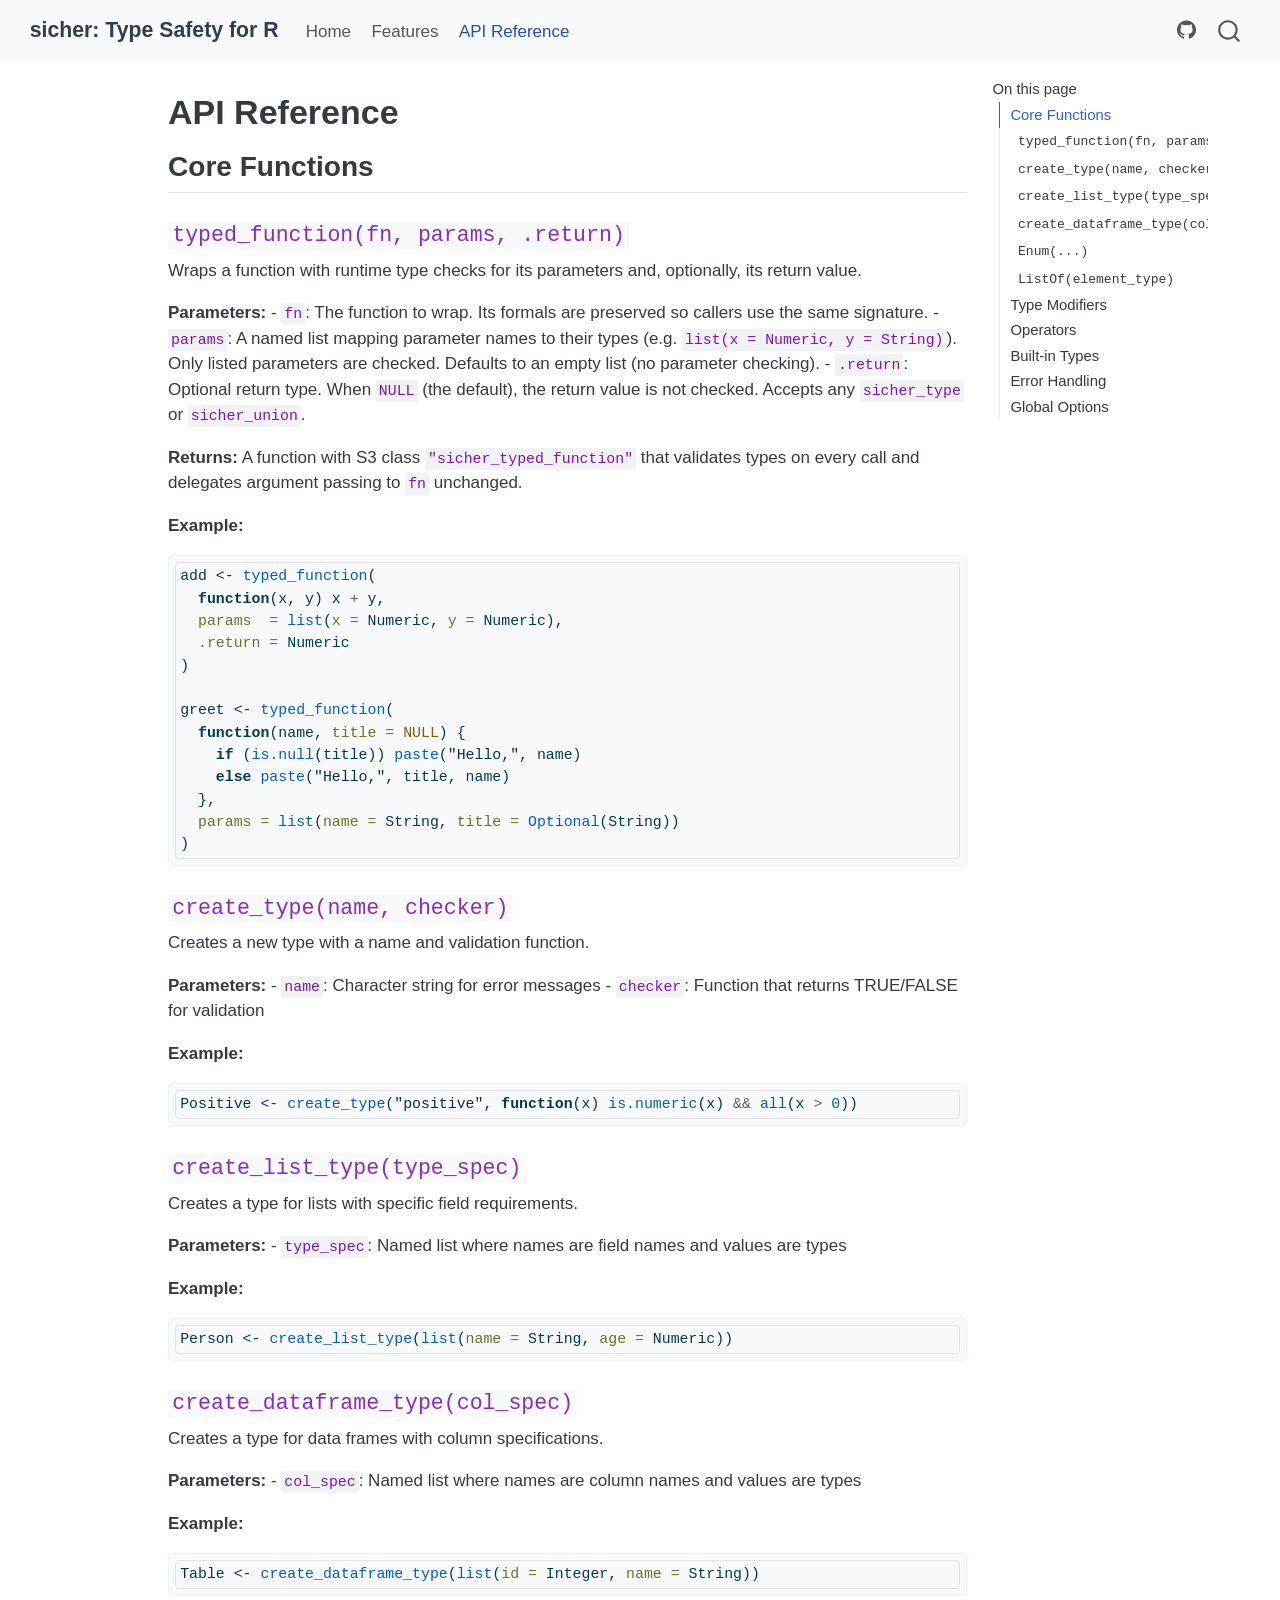
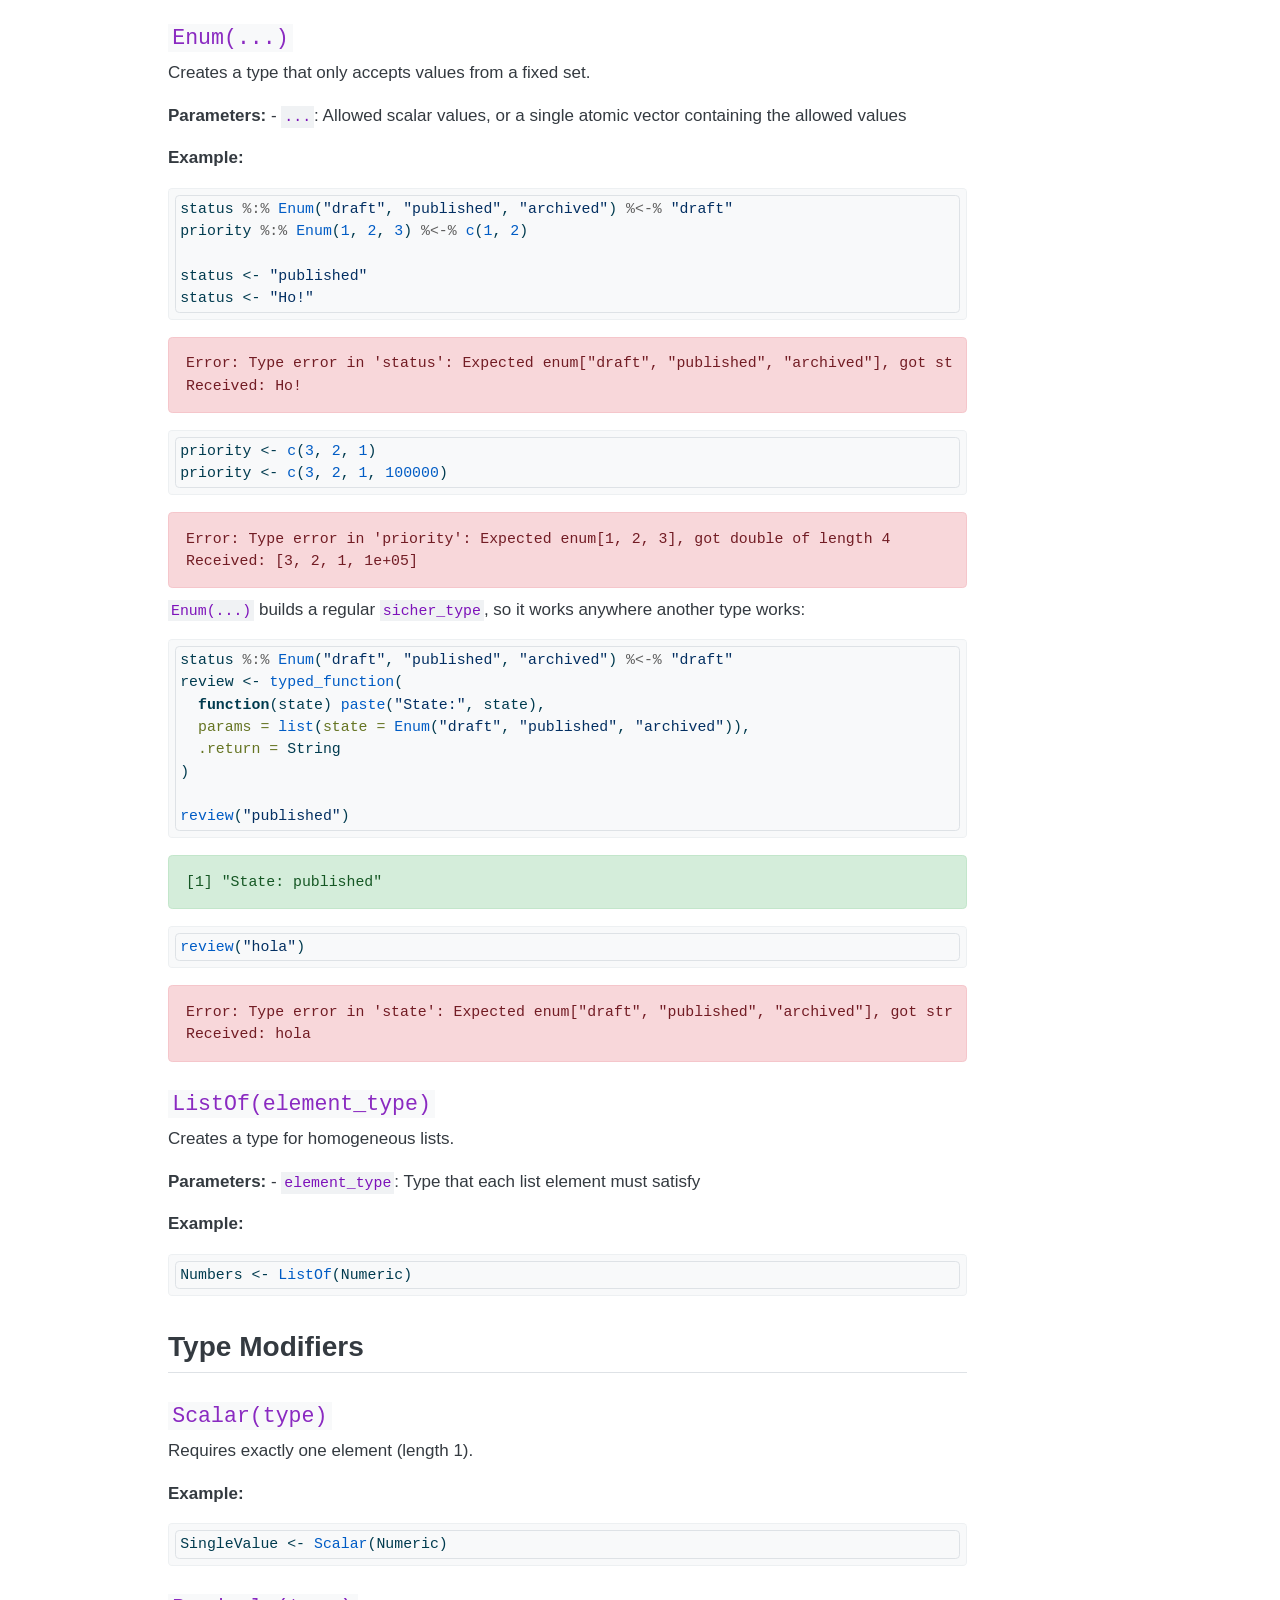
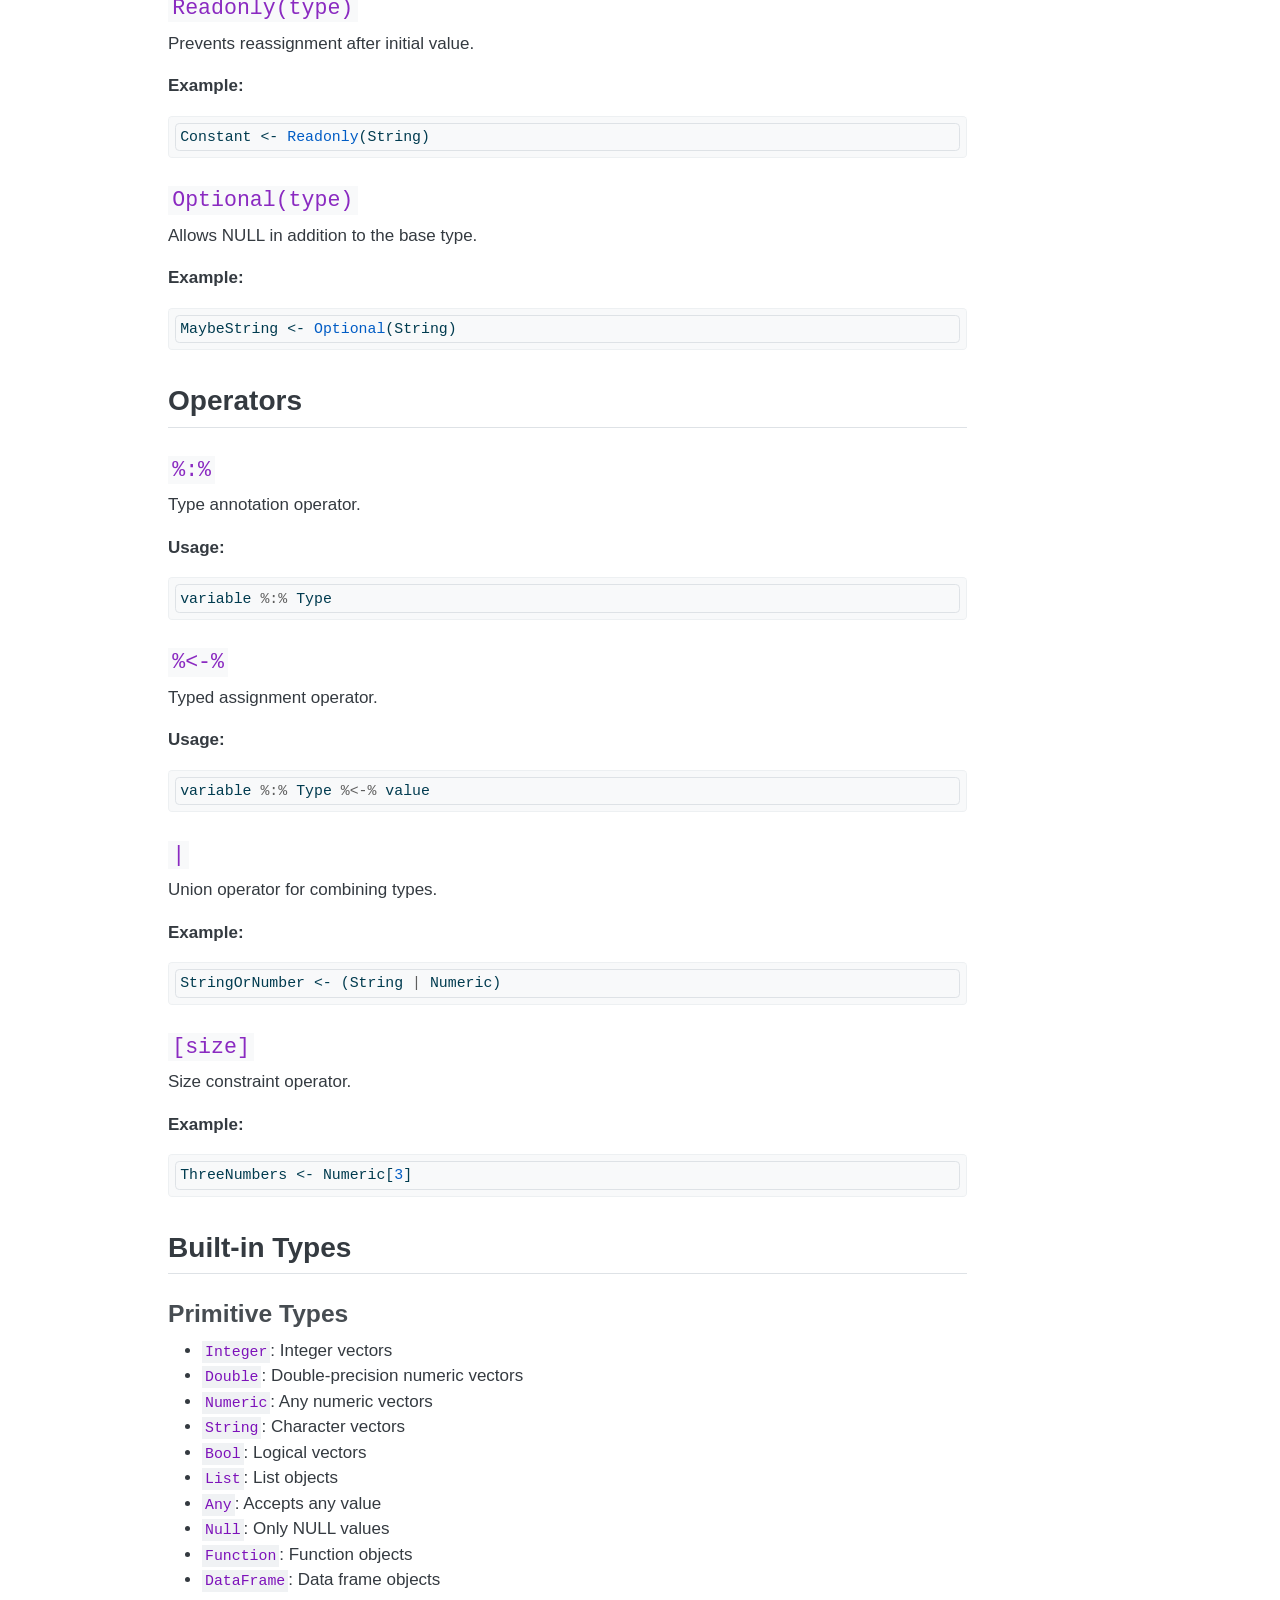
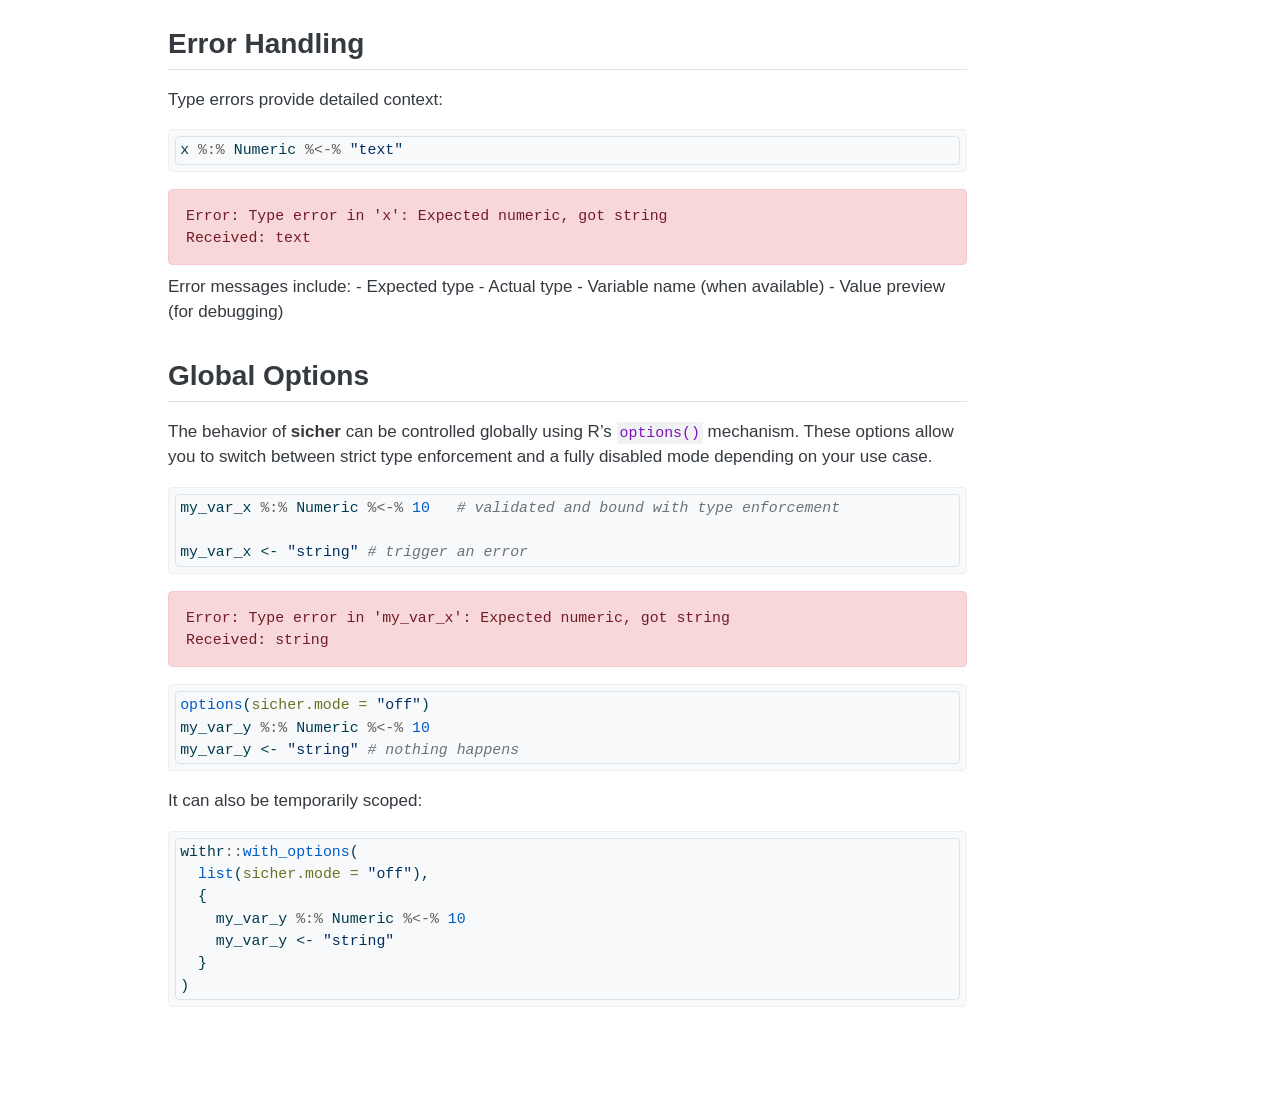
==== docs/api.html @ 7b70eede "improving documentation" ====
<!DOCTYPE html>
<html xmlns="http://www.w3.org/1999/xhtml" lang="en" xml:lang="en"><head>

<meta charset="utf-8">
<meta name="generator" content="quarto-1.8.27">

<meta name="viewport" content="width=device-width, initial-scale=1.0, user-scalable=yes">


<title>API Reference – sicher: Type Safety for R</title>
<style>
code{white-space: pre-wrap;}
span.smallcaps{font-variant: small-caps;}
div.columns{display: flex; gap: min(4vw, 1.5em);}
div.column{flex: auto; overflow-x: auto;}
div.hanging-indent{margin-left: 1.5em; text-indent: -1.5em;}
ul.task-list{list-style: none;}
ul.task-list li input[type="checkbox"] {
  width: 0.8em;
  margin: 0 0.8em 0.2em -1em; /* quarto-specific, see https://github.com/quarto-dev/quarto-cli/issues/4556 */ 
  vertical-align: middle;
}
/* CSS for syntax highlighting */
html { -webkit-text-size-adjust: 100%; }
pre > code.sourceCode { white-space: pre; position: relative; }
pre > code.sourceCode > span { display: inline-block; line-height: 1.25; }
pre > code.sourceCode > span:empty { height: 1.2em; }
.sourceCode { overflow: visible; }
code.sourceCode > span { color: inherit; text-decoration: inherit; }
div.sourceCode { margin: 1em 0; }
pre.sourceCode { margin: 0; }
@media screen {
div.sourceCode { overflow: auto; }
}
@media print {
pre > code.sourceCode { white-space: pre-wrap; }
pre > code.sourceCode > span { text-indent: -5em; padding-left: 5em; }
}
pre.numberSource code
  { counter-reset: source-line 0; }
pre.numberSource code > span
  { position: relative; left: -4em; counter-increment: source-line; }
pre.numberSource code > span > a:first-child::before
  { content: counter(source-line);
    position: relative; left: -1em; text-align: right; vertical-align: baseline;
    border: none; display: inline-block;
    -webkit-touch-callout: none; -webkit-user-select: none;
    -khtml-user-select: none; -moz-user-select: none;
    -ms-user-select: none; user-select: none;
    padding: 0 4px; width: 4em;
  }
pre.numberSource { margin-left: 3em;  padding-left: 4px; }
div.sourceCode
  {   }
@media screen {
pre > code.sourceCode > span > a:first-child::before { text-decoration: underline; }
}
</style>


<script src="site_libs/quarto-nav/quarto-nav.js"></script>
<script src="site_libs/quarto-nav/headroom.min.js"></script>
<script src="site_libs/clipboard/clipboard.min.js"></script>
<script src="site_libs/quarto-search/autocomplete.umd.js"></script>
<script src="site_libs/quarto-search/fuse.min.js"></script>
<script src="site_libs/quarto-search/quarto-search.js"></script>
<meta name="quarto:offset" content="./">
<script src="site_libs/quarto-html/quarto.js" type="module"></script>
<script src="site_libs/quarto-html/tabsets/tabsets.js" type="module"></script>
<script src="site_libs/quarto-html/axe/axe-check.js" type="module"></script>
<script src="site_libs/quarto-html/popper.min.js"></script>
<script src="site_libs/quarto-html/tippy.umd.min.js"></script>
<script src="site_libs/quarto-html/anchor.min.js"></script>
<link href="site_libs/quarto-html/tippy.css" rel="stylesheet">
<link href="site_libs/quarto-html/quarto-syntax-highlighting-ed96de9b727972fe78a7b5d16c58bf87.css" rel="stylesheet" id="quarto-text-highlighting-styles">
<script src="site_libs/bootstrap/bootstrap.min.js"></script>
<link href="site_libs/bootstrap/bootstrap-icons.css" rel="stylesheet">
<link href="site_libs/bootstrap/bootstrap-5b4ad623e5705c0698d39aec6f10cf02.min.css" rel="stylesheet" append-hash="true" id="quarto-bootstrap" data-mode="light">
<script id="quarto-search-options" type="application/json">{
  "location": "navbar",
  "copy-button": false,
  "collapse-after": 3,
  "panel-placement": "end",
  "type": "overlay",
  "limit": 50,
  "keyboard-shortcut": [
    "f",
    "/",
    "s"
  ],
  "show-item-context": false,
  "language": {
    "search-no-results-text": "No results",
    "search-matching-documents-text": "matching documents",
    "search-copy-link-title": "Copy link to search",
    "search-hide-matches-text": "Hide additional matches",
    "search-more-match-text": "more match in this document",
    "search-more-matches-text": "more matches in this document",
    "search-clear-button-title": "Clear",
    "search-text-placeholder": "",
    "search-detached-cancel-button-title": "Cancel",
    "search-submit-button-title": "Submit",
    "search-label": "Search"
  }
}</script>


<link rel="stylesheet" href="styles.css">
</head>

<body class="nav-fixed quarto-light">

<div id="quarto-search-results"></div>
  <header id="quarto-header" class="headroom fixed-top">
    <nav class="navbar navbar-expand-lg " data-bs-theme="dark">
      <div class="navbar-container container-fluid">
      <div class="navbar-brand-container mx-auto">
    <a class="navbar-brand" href="./index.html">
    <span class="navbar-title">sicher: Type Safety for R</span>
    </a>
  </div>
            <div id="quarto-search" class="" title="Search"></div>
          <button class="navbar-toggler" type="button" data-bs-toggle="collapse" data-bs-target="#navbarCollapse" aria-controls="navbarCollapse" role="menu" aria-expanded="false" aria-label="Toggle navigation" onclick="if (window.quartoToggleHeadroom) { window.quartoToggleHeadroom(); }">
  <span class="navbar-toggler-icon"></span>
</button>
          <div class="collapse navbar-collapse" id="navbarCollapse">
            <ul class="navbar-nav navbar-nav-scroll me-auto">
  <li class="nav-item">
    <a class="nav-link" href="./index.html"> 
<span class="menu-text">Home</span></a>
  </li>  
  <li class="nav-item">
    <a class="nav-link" href="./features.html"> 
<span class="menu-text">Features</span></a>
  </li>  
  <li class="nav-item">
    <a class="nav-link active" href="./api.html" aria-current="page"> 
<span class="menu-text">API Reference</span></a>
  </li>  
</ul>
            <ul class="navbar-nav navbar-nav-scroll ms-auto">
  <li class="nav-item compact">
    <a class="nav-link" href="https://github.com/feddelegrand7/sicher"> <i class="bi bi-github" role="img">
</i> 
<span class="menu-text"></span></a>
  </li>  
</ul>
          </div> <!-- /navcollapse -->
            <div class="quarto-navbar-tools">
</div>
      </div> <!-- /container-fluid -->
    </nav>
</header>
<!-- content -->
<div id="quarto-content" class="quarto-container page-columns page-rows-contents page-layout-article page-navbar">
<!-- sidebar -->
<!-- margin-sidebar -->
    <div id="quarto-margin-sidebar" class="sidebar margin-sidebar">
        <nav id="TOC" role="doc-toc" class="toc-active">
    <h2 id="toc-title">On this page</h2>
   
  <ul>
  <li><a href="#core-functions" id="toc-core-functions" class="nav-link active" data-scroll-target="#core-functions">Core Functions</a>
  <ul class="collapse">
  <li><a href="#typed_functionfn-params-.return" id="toc-typed_functionfn-params-.return" class="nav-link" data-scroll-target="#typed_functionfn-params-.return"><code>typed_function(fn, params, .return)</code></a></li>
  <li><a href="#create_typename-checker" id="toc-create_typename-checker" class="nav-link" data-scroll-target="#create_typename-checker"><code>create_type(name, checker)</code></a></li>
  <li><a href="#create_list_typetype_spec" id="toc-create_list_typetype_spec" class="nav-link" data-scroll-target="#create_list_typetype_spec"><code>create_list_type(type_spec)</code></a></li>
  <li><a href="#create_dataframe_typecol_spec" id="toc-create_dataframe_typecol_spec" class="nav-link" data-scroll-target="#create_dataframe_typecol_spec"><code>create_dataframe_type(col_spec)</code></a></li>
  <li><a href="#enum..." id="toc-enum..." class="nav-link" data-scroll-target="#enum..."><code>Enum(...)</code></a></li>
  <li><a href="#listofelement_type" id="toc-listofelement_type" class="nav-link" data-scroll-target="#listofelement_type"><code>ListOf(element_type)</code></a></li>
  </ul></li>
  <li><a href="#type-modifiers" id="toc-type-modifiers" class="nav-link" data-scroll-target="#type-modifiers">Type Modifiers</a>
  <ul class="collapse">
  <li><a href="#scalartype" id="toc-scalartype" class="nav-link" data-scroll-target="#scalartype"><code>Scalar(type)</code></a></li>
  <li><a href="#readonlytype" id="toc-readonlytype" class="nav-link" data-scroll-target="#readonlytype"><code>Readonly(type)</code></a></li>
  <li><a href="#optionaltype" id="toc-optionaltype" class="nav-link" data-scroll-target="#optionaltype"><code>Optional(type)</code></a></li>
  </ul></li>
  <li><a href="#operators" id="toc-operators" class="nav-link" data-scroll-target="#operators">Operators</a>
  <ul class="collapse">
  <li><a href="#section" id="toc-section" class="nav-link" data-scroll-target="#section"><code>%:%</code></a></li>
  <li><a href="#section-1" id="toc-section-1" class="nav-link" data-scroll-target="#section-1"><code>%&lt;-%</code></a></li>
  <li><a href="#section-2" id="toc-section-2" class="nav-link" data-scroll-target="#section-2"><code>|</code></a></li>
  <li><a href="#size" id="toc-size" class="nav-link" data-scroll-target="#size"><code>[size]</code></a></li>
  </ul></li>
  <li><a href="#built-in-types" id="toc-built-in-types" class="nav-link" data-scroll-target="#built-in-types">Built-in Types</a>
  <ul class="collapse">
  <li><a href="#primitive-types" id="toc-primitive-types" class="nav-link" data-scroll-target="#primitive-types">Primitive Types</a></li>
  </ul></li>
  <li><a href="#error-handling" id="toc-error-handling" class="nav-link" data-scroll-target="#error-handling">Error Handling</a></li>
  <li><a href="#global-options" id="toc-global-options" class="nav-link" data-scroll-target="#global-options">Global Options</a></li>
  </ul>
</nav>
    </div>
<!-- main -->
<main class="content" id="quarto-document-content">

<header id="title-block-header" class="quarto-title-block default">
<div class="quarto-title">
<h1 class="title">API Reference</h1>
</div>



<div class="quarto-title-meta">

    
  
    
  </div>
  


</header>


<section id="core-functions" class="level2">
<h2 class="anchored" data-anchor-id="core-functions">Core Functions</h2>
<section id="typed_functionfn-params-.return" class="level3">
<h3 class="anchored" data-anchor-id="typed_functionfn-params-.return"><code>typed_function(fn, params, .return)</code></h3>
<p>Wraps a function with runtime type checks for its parameters and, optionally, its return value.</p>
<p><strong>Parameters:</strong> - <code>fn</code>: The function to wrap. Its formals are preserved so callers use the same signature. - <code>params</code>: A named list mapping parameter names to their types (e.g.&nbsp;<code>list(x = Numeric, y = String)</code>). Only listed parameters are checked. Defaults to an empty list (no parameter checking). - <code>.return</code>: Optional return type. When <code>NULL</code> (the default), the return value is not checked. Accepts any <code>sicher_type</code> or <code>sicher_union</code>.</p>
<p><strong>Returns:</strong> A function with S3 class <code>"sicher_typed_function"</code> that validates types on every call and delegates argument passing to <code>fn</code> unchanged.</p>
<p><strong>Example:</strong></p>
<div class="cell">
<div class="code-copy-outer-scaffold"><div class="sourceCode cell-code" id="cb1"><pre class="sourceCode r code-with-copy"><code class="sourceCode r"><span id="cb1-1"><a href="#cb1-1" aria-hidden="true" tabindex="-1"></a>add <span class="ot">&lt;-</span> <span class="fu">typed_function</span>(</span>
<span id="cb1-2"><a href="#cb1-2" aria-hidden="true" tabindex="-1"></a>  <span class="cf">function</span>(x, y) x <span class="sc">+</span> y,</span>
<span id="cb1-3"><a href="#cb1-3" aria-hidden="true" tabindex="-1"></a>  <span class="at">params  =</span> <span class="fu">list</span>(<span class="at">x =</span> Numeric, <span class="at">y =</span> Numeric),</span>
<span id="cb1-4"><a href="#cb1-4" aria-hidden="true" tabindex="-1"></a>  <span class="at">.return =</span> Numeric</span>
<span id="cb1-5"><a href="#cb1-5" aria-hidden="true" tabindex="-1"></a>)</span>
<span id="cb1-6"><a href="#cb1-6" aria-hidden="true" tabindex="-1"></a></span>
<span id="cb1-7"><a href="#cb1-7" aria-hidden="true" tabindex="-1"></a>greet <span class="ot">&lt;-</span> <span class="fu">typed_function</span>(</span>
<span id="cb1-8"><a href="#cb1-8" aria-hidden="true" tabindex="-1"></a>  <span class="cf">function</span>(name, <span class="at">title =</span> <span class="cn">NULL</span>) {</span>
<span id="cb1-9"><a href="#cb1-9" aria-hidden="true" tabindex="-1"></a>    <span class="cf">if</span> (<span class="fu">is.null</span>(title)) <span class="fu">paste</span>(<span class="st">"Hello,"</span>, name)</span>
<span id="cb1-10"><a href="#cb1-10" aria-hidden="true" tabindex="-1"></a>    <span class="cf">else</span> <span class="fu">paste</span>(<span class="st">"Hello,"</span>, title, name)</span>
<span id="cb1-11"><a href="#cb1-11" aria-hidden="true" tabindex="-1"></a>  },</span>
<span id="cb1-12"><a href="#cb1-12" aria-hidden="true" tabindex="-1"></a>  <span class="at">params =</span> <span class="fu">list</span>(<span class="at">name =</span> String, <span class="at">title =</span> <span class="fu">Optional</span>(String))</span>
<span id="cb1-13"><a href="#cb1-13" aria-hidden="true" tabindex="-1"></a>)</span></code></pre></div><button title="Copy to Clipboard" class="code-copy-button"><i class="bi"></i></button></div>
</div>
</section>
<section id="create_typename-checker" class="level3">
<h3 class="anchored" data-anchor-id="create_typename-checker"><code>create_type(name, checker)</code></h3>
<p>Creates a new type with a name and validation function.</p>
<p><strong>Parameters:</strong> - <code>name</code>: Character string for error messages - <code>checker</code>: Function that returns TRUE/FALSE for validation</p>
<p><strong>Example:</strong></p>
<div class="cell">
<div class="code-copy-outer-scaffold"><div class="sourceCode cell-code" id="cb2"><pre class="sourceCode r code-with-copy"><code class="sourceCode r"><span id="cb2-1"><a href="#cb2-1" aria-hidden="true" tabindex="-1"></a>Positive <span class="ot">&lt;-</span> <span class="fu">create_type</span>(<span class="st">"positive"</span>, <span class="cf">function</span>(x) <span class="fu">is.numeric</span>(x) <span class="sc">&amp;&amp;</span> <span class="fu">all</span>(x <span class="sc">&gt;</span> <span class="dv">0</span>))</span></code></pre></div><button title="Copy to Clipboard" class="code-copy-button"><i class="bi"></i></button></div>
</div>
</section>
<section id="create_list_typetype_spec" class="level3">
<h3 class="anchored" data-anchor-id="create_list_typetype_spec"><code>create_list_type(type_spec)</code></h3>
<p>Creates a type for lists with specific field requirements.</p>
<p><strong>Parameters:</strong> - <code>type_spec</code>: Named list where names are field names and values are types</p>
<p><strong>Example:</strong></p>
<div class="cell">
<div class="code-copy-outer-scaffold"><div class="sourceCode cell-code" id="cb3"><pre class="sourceCode r code-with-copy"><code class="sourceCode r"><span id="cb3-1"><a href="#cb3-1" aria-hidden="true" tabindex="-1"></a>Person <span class="ot">&lt;-</span> <span class="fu">create_list_type</span>(<span class="fu">list</span>(<span class="at">name =</span> String, <span class="at">age =</span> Numeric))</span></code></pre></div><button title="Copy to Clipboard" class="code-copy-button"><i class="bi"></i></button></div>
</div>
</section>
<section id="create_dataframe_typecol_spec" class="level3">
<h3 class="anchored" data-anchor-id="create_dataframe_typecol_spec"><code>create_dataframe_type(col_spec)</code></h3>
<p>Creates a type for data frames with column specifications.</p>
<p><strong>Parameters:</strong> - <code>col_spec</code>: Named list where names are column names and values are types</p>
<p><strong>Example:</strong></p>
<div class="cell">
<div class="code-copy-outer-scaffold"><div class="sourceCode cell-code" id="cb4"><pre class="sourceCode r code-with-copy"><code class="sourceCode r"><span id="cb4-1"><a href="#cb4-1" aria-hidden="true" tabindex="-1"></a>Table <span class="ot">&lt;-</span> <span class="fu">create_dataframe_type</span>(<span class="fu">list</span>(<span class="at">id =</span> Integer, <span class="at">name =</span> String))</span></code></pre></div><button title="Copy to Clipboard" class="code-copy-button"><i class="bi"></i></button></div>
</div>
</section>
<section id="enum..." class="level3">
<h3 class="anchored" data-anchor-id="enum..."><code>Enum(...)</code></h3>
<p>Creates a type that only accepts values from a fixed set.</p>
<p><strong>Parameters:</strong> - <code>...</code>: Allowed scalar values, or a single atomic vector containing the allowed values</p>
<p><strong>Example:</strong></p>
<div class="cell">
<div class="code-copy-outer-scaffold"><div class="sourceCode cell-code" id="cb5"><pre class="sourceCode r code-with-copy"><code class="sourceCode r"><span id="cb5-1"><a href="#cb5-1" aria-hidden="true" tabindex="-1"></a>status <span class="sc">%:%</span> <span class="fu">Enum</span>(<span class="st">"draft"</span>, <span class="st">"published"</span>, <span class="st">"archived"</span>) <span class="sc">%&lt;-%</span> <span class="st">"draft"</span></span>
<span id="cb5-2"><a href="#cb5-2" aria-hidden="true" tabindex="-1"></a>priority <span class="sc">%:%</span> <span class="fu">Enum</span>(<span class="dv">1</span>, <span class="dv">2</span>, <span class="dv">3</span>) <span class="sc">%&lt;-%</span> <span class="fu">c</span>(<span class="dv">1</span>, <span class="dv">2</span>)</span>
<span id="cb5-3"><a href="#cb5-3" aria-hidden="true" tabindex="-1"></a></span>
<span id="cb5-4"><a href="#cb5-4" aria-hidden="true" tabindex="-1"></a>status <span class="ot">&lt;-</span> <span class="st">"published"</span></span>
<span id="cb5-5"><a href="#cb5-5" aria-hidden="true" tabindex="-1"></a>status <span class="ot">&lt;-</span> <span class="st">"Ho!"</span></span></code></pre></div><button title="Copy to Clipboard" class="code-copy-button"><i class="bi"></i></button></div>
<div class="cell-output cell-output-error">
<pre><code>Error: Type error in 'status': Expected enum["draft", "published", "archived"], got string
Received: Ho!</code></pre>
</div>
<div class="code-copy-outer-scaffold"><div class="sourceCode cell-code" id="cb7"><pre class="sourceCode r code-with-copy"><code class="sourceCode r"><span id="cb7-1"><a href="#cb7-1" aria-hidden="true" tabindex="-1"></a>priority <span class="ot">&lt;-</span> <span class="fu">c</span>(<span class="dv">3</span>, <span class="dv">2</span>, <span class="dv">1</span>)</span>
<span id="cb7-2"><a href="#cb7-2" aria-hidden="true" tabindex="-1"></a>priority <span class="ot">&lt;-</span> <span class="fu">c</span>(<span class="dv">3</span>, <span class="dv">2</span>, <span class="dv">1</span>, <span class="dv">100000</span>)</span></code></pre></div><button title="Copy to Clipboard" class="code-copy-button"><i class="bi"></i></button></div>
<div class="cell-output cell-output-error">
<pre><code>Error: Type error in 'priority': Expected enum[1, 2, 3], got double of length 4
Received: [3, 2, 1, 1e+05]</code></pre>
</div>
</div>
<p><code>Enum(...)</code> builds a regular <code>sicher_type</code>, so it works anywhere another type works:</p>
<div class="cell">
<div class="code-copy-outer-scaffold"><div class="sourceCode cell-code" id="cb9"><pre class="sourceCode r code-with-copy"><code class="sourceCode r"><span id="cb9-1"><a href="#cb9-1" aria-hidden="true" tabindex="-1"></a>status <span class="sc">%:%</span> <span class="fu">Enum</span>(<span class="st">"draft"</span>, <span class="st">"published"</span>, <span class="st">"archived"</span>) <span class="sc">%&lt;-%</span> <span class="st">"draft"</span></span>
<span id="cb9-2"><a href="#cb9-2" aria-hidden="true" tabindex="-1"></a>review <span class="ot">&lt;-</span> <span class="fu">typed_function</span>(</span>
<span id="cb9-3"><a href="#cb9-3" aria-hidden="true" tabindex="-1"></a>  <span class="cf">function</span>(state) <span class="fu">paste</span>(<span class="st">"State:"</span>, state),</span>
<span id="cb9-4"><a href="#cb9-4" aria-hidden="true" tabindex="-1"></a>  <span class="at">params =</span> <span class="fu">list</span>(<span class="at">state =</span> <span class="fu">Enum</span>(<span class="st">"draft"</span>, <span class="st">"published"</span>, <span class="st">"archived"</span>)),</span>
<span id="cb9-5"><a href="#cb9-5" aria-hidden="true" tabindex="-1"></a>  <span class="at">.return =</span> String</span>
<span id="cb9-6"><a href="#cb9-6" aria-hidden="true" tabindex="-1"></a>)</span>
<span id="cb9-7"><a href="#cb9-7" aria-hidden="true" tabindex="-1"></a></span>
<span id="cb9-8"><a href="#cb9-8" aria-hidden="true" tabindex="-1"></a><span class="fu">review</span>(<span class="st">"published"</span>)</span></code></pre></div><button title="Copy to Clipboard" class="code-copy-button"><i class="bi"></i></button></div>
<div class="cell-output cell-output-stdout">
<pre><code>[1] "State: published"</code></pre>
</div>
<div class="code-copy-outer-scaffold"><div class="sourceCode cell-code" id="cb11"><pre class="sourceCode r code-with-copy"><code class="sourceCode r"><span id="cb11-1"><a href="#cb11-1" aria-hidden="true" tabindex="-1"></a><span class="fu">review</span>(<span class="st">"hola"</span>)</span></code></pre></div><button title="Copy to Clipboard" class="code-copy-button"><i class="bi"></i></button></div>
<div class="cell-output cell-output-error">
<pre><code>Error: Type error in 'state': Expected enum["draft", "published", "archived"], got string
Received: hola</code></pre>
</div>
</div>
</section>
<section id="listofelement_type" class="level3">
<h3 class="anchored" data-anchor-id="listofelement_type"><code>ListOf(element_type)</code></h3>
<p>Creates a type for homogeneous lists.</p>
<p><strong>Parameters:</strong> - <code>element_type</code>: Type that each list element must satisfy</p>
<p><strong>Example:</strong></p>
<div class="cell">
<div class="code-copy-outer-scaffold"><div class="sourceCode cell-code" id="cb13"><pre class="sourceCode r code-with-copy"><code class="sourceCode r"><span id="cb13-1"><a href="#cb13-1" aria-hidden="true" tabindex="-1"></a>Numbers <span class="ot">&lt;-</span> <span class="fu">ListOf</span>(Numeric)</span></code></pre></div><button title="Copy to Clipboard" class="code-copy-button"><i class="bi"></i></button></div>
</div>
</section>
</section>
<section id="type-modifiers" class="level2">
<h2 class="anchored" data-anchor-id="type-modifiers">Type Modifiers</h2>
<section id="scalartype" class="level3">
<h3 class="anchored" data-anchor-id="scalartype"><code>Scalar(type)</code></h3>
<p>Requires exactly one element (length 1).</p>
<p><strong>Example:</strong></p>
<div class="cell">
<div class="code-copy-outer-scaffold"><div class="sourceCode cell-code" id="cb14"><pre class="sourceCode r code-with-copy"><code class="sourceCode r"><span id="cb14-1"><a href="#cb14-1" aria-hidden="true" tabindex="-1"></a>SingleValue <span class="ot">&lt;-</span> <span class="fu">Scalar</span>(Numeric)</span></code></pre></div><button title="Copy to Clipboard" class="code-copy-button"><i class="bi"></i></button></div>
</div>
</section>
<section id="readonlytype" class="level3">
<h3 class="anchored" data-anchor-id="readonlytype"><code>Readonly(type)</code></h3>
<p>Prevents reassignment after initial value.</p>
<p><strong>Example:</strong></p>
<div class="cell">
<div class="code-copy-outer-scaffold"><div class="sourceCode cell-code" id="cb15"><pre class="sourceCode r code-with-copy"><code class="sourceCode r"><span id="cb15-1"><a href="#cb15-1" aria-hidden="true" tabindex="-1"></a>Constant <span class="ot">&lt;-</span> <span class="fu">Readonly</span>(String)</span></code></pre></div><button title="Copy to Clipboard" class="code-copy-button"><i class="bi"></i></button></div>
</div>
</section>
<section id="optionaltype" class="level3">
<h3 class="anchored" data-anchor-id="optionaltype"><code>Optional(type)</code></h3>
<p>Allows NULL in addition to the base type.</p>
<p><strong>Example:</strong></p>
<div class="cell">
<div class="code-copy-outer-scaffold"><div class="sourceCode cell-code" id="cb16"><pre class="sourceCode r code-with-copy"><code class="sourceCode r"><span id="cb16-1"><a href="#cb16-1" aria-hidden="true" tabindex="-1"></a>MaybeString <span class="ot">&lt;-</span> <span class="fu">Optional</span>(String)</span></code></pre></div><button title="Copy to Clipboard" class="code-copy-button"><i class="bi"></i></button></div>
</div>
</section>
</section>
<section id="operators" class="level2">
<h2 class="anchored" data-anchor-id="operators">Operators</h2>
<section id="section" class="level3">
<h3 class="anchored" data-anchor-id="section"><code>%:%</code></h3>
<p>Type annotation operator.</p>
<p><strong>Usage:</strong></p>
<div class="code-copy-outer-scaffold"><div class="sourceCode" id="cb17"><pre class="sourceCode r code-with-copy"><code class="sourceCode r"><span id="cb17-1"><a href="#cb17-1" aria-hidden="true" tabindex="-1"></a>variable <span class="sc">%:%</span> Type</span></code></pre></div><button title="Copy to Clipboard" class="code-copy-button"><i class="bi"></i></button></div>
</section>
<section id="section-1" class="level3">
<h3 class="anchored" data-anchor-id="section-1"><code>%&lt;-%</code></h3>
<p>Typed assignment operator.</p>
<p><strong>Usage:</strong></p>
<div class="code-copy-outer-scaffold"><div class="sourceCode" id="cb18"><pre class="sourceCode r code-with-copy"><code class="sourceCode r"><span id="cb18-1"><a href="#cb18-1" aria-hidden="true" tabindex="-1"></a>variable <span class="sc">%:%</span> Type <span class="sc">%&lt;-%</span> value</span></code></pre></div><button title="Copy to Clipboard" class="code-copy-button"><i class="bi"></i></button></div>
</section>
<section id="section-2" class="level3">
<h3 class="anchored" data-anchor-id="section-2"><code>|</code></h3>
<p>Union operator for combining types.</p>
<p><strong>Example:</strong></p>
<div class="code-copy-outer-scaffold"><div class="sourceCode" id="cb19"><pre class="sourceCode r code-with-copy"><code class="sourceCode r"><span id="cb19-1"><a href="#cb19-1" aria-hidden="true" tabindex="-1"></a>StringOrNumber <span class="ot">&lt;-</span> (String <span class="sc">|</span> Numeric)</span></code></pre></div><button title="Copy to Clipboard" class="code-copy-button"><i class="bi"></i></button></div>
</section>
<section id="size" class="level3">
<h3 class="anchored" data-anchor-id="size"><code>[size]</code></h3>
<p>Size constraint operator.</p>
<p><strong>Example:</strong></p>
<div class="code-copy-outer-scaffold"><div class="sourceCode" id="cb20"><pre class="sourceCode r code-with-copy"><code class="sourceCode r"><span id="cb20-1"><a href="#cb20-1" aria-hidden="true" tabindex="-1"></a>ThreeNumbers <span class="ot">&lt;-</span> Numeric[<span class="dv">3</span>]</span></code></pre></div><button title="Copy to Clipboard" class="code-copy-button"><i class="bi"></i></button></div>
</section>
</section>
<section id="built-in-types" class="level2">
<h2 class="anchored" data-anchor-id="built-in-types">Built-in Types</h2>
<section id="primitive-types" class="level3">
<h3 class="anchored" data-anchor-id="primitive-types">Primitive Types</h3>
<ul>
<li><code>Integer</code>: Integer vectors</li>
<li><code>Double</code>: Double-precision numeric vectors</li>
<li><code>Numeric</code>: Any numeric vectors</li>
<li><code>String</code>: Character vectors</li>
<li><code>Bool</code>: Logical vectors</li>
<li><code>List</code>: List objects</li>
<li><code>Any</code>: Accepts any value</li>
<li><code>Null</code>: Only NULL values</li>
<li><code>Function</code>: Function objects</li>
<li><code>DataFrame</code>: Data frame objects</li>
</ul>
</section>
</section>
<section id="error-handling" class="level2">
<h2 class="anchored" data-anchor-id="error-handling">Error Handling</h2>
<p>Type errors provide detailed context:</p>
<div class="cell">
<div class="code-copy-outer-scaffold"><div class="sourceCode cell-code" id="cb21"><pre class="sourceCode r code-with-copy"><code class="sourceCode r"><span id="cb21-1"><a href="#cb21-1" aria-hidden="true" tabindex="-1"></a>x <span class="sc">%:%</span> Numeric <span class="sc">%&lt;-%</span> <span class="st">"text"</span></span></code></pre></div><button title="Copy to Clipboard" class="code-copy-button"><i class="bi"></i></button></div>
<div class="cell-output cell-output-error">
<pre><code>Error: Type error in 'x': Expected numeric, got string
Received: text</code></pre>
</div>
</div>
<p>Error messages include: - Expected type - Actual type - Variable name (when available) - Value preview (for debugging)</p>
</section>
<section id="global-options" class="level2">
<h2 class="anchored" data-anchor-id="global-options">Global Options</h2>
<p>The behavior of <strong>sicher</strong> can be controlled globally using R’s <code>options()</code> mechanism. These options allow you to switch between strict type enforcement and a fully disabled mode depending on your use case.</p>
<div class="cell">
<div class="code-copy-outer-scaffold"><div class="sourceCode cell-code" id="cb23"><pre class="sourceCode r code-with-copy"><code class="sourceCode r"><span id="cb23-1"><a href="#cb23-1" aria-hidden="true" tabindex="-1"></a>my_var_x <span class="sc">%:%</span> Numeric <span class="sc">%&lt;-%</span> <span class="dv">10</span>   <span class="co"># validated and bound with type enforcement</span></span>
<span id="cb23-2"><a href="#cb23-2" aria-hidden="true" tabindex="-1"></a></span>
<span id="cb23-3"><a href="#cb23-3" aria-hidden="true" tabindex="-1"></a>my_var_x <span class="ot">&lt;-</span> <span class="st">"string"</span> <span class="co"># trigger an error</span></span></code></pre></div><button title="Copy to Clipboard" class="code-copy-button"><i class="bi"></i></button></div>
<div class="cell-output cell-output-error">
<pre><code>Error: Type error in 'my_var_x': Expected numeric, got string
Received: string</code></pre>
</div>
</div>
<div class="cell">
<div class="code-copy-outer-scaffold"><div class="sourceCode cell-code" id="cb25"><pre class="sourceCode r code-with-copy"><code class="sourceCode r"><span id="cb25-1"><a href="#cb25-1" aria-hidden="true" tabindex="-1"></a><span class="fu">options</span>(<span class="at">sicher.mode =</span> <span class="st">"off"</span>)</span>
<span id="cb25-2"><a href="#cb25-2" aria-hidden="true" tabindex="-1"></a>my_var_y <span class="sc">%:%</span> Numeric <span class="sc">%&lt;-%</span> <span class="dv">10</span> </span>
<span id="cb25-3"><a href="#cb25-3" aria-hidden="true" tabindex="-1"></a>my_var_y <span class="ot">&lt;-</span> <span class="st">"string"</span> <span class="co"># nothing happens</span></span></code></pre></div><button title="Copy to Clipboard" class="code-copy-button"><i class="bi"></i></button></div>
</div>
<p>It can also be temporarily scoped:</p>
<div class="cell">
<div class="code-copy-outer-scaffold"><div class="sourceCode cell-code" id="cb26"><pre class="sourceCode r code-with-copy"><code class="sourceCode r"><span id="cb26-1"><a href="#cb26-1" aria-hidden="true" tabindex="-1"></a>withr<span class="sc">::</span><span class="fu">with_options</span>(</span>
<span id="cb26-2"><a href="#cb26-2" aria-hidden="true" tabindex="-1"></a>  <span class="fu">list</span>(<span class="at">sicher.mode =</span> <span class="st">"off"</span>),</span>
<span id="cb26-3"><a href="#cb26-3" aria-hidden="true" tabindex="-1"></a>  {</span>
<span id="cb26-4"><a href="#cb26-4" aria-hidden="true" tabindex="-1"></a>    my_var_y <span class="sc">%:%</span> Numeric <span class="sc">%&lt;-%</span> <span class="dv">10</span></span>
<span id="cb26-5"><a href="#cb26-5" aria-hidden="true" tabindex="-1"></a>    my_var_y <span class="ot">&lt;-</span> <span class="st">"string"</span></span>
<span id="cb26-6"><a href="#cb26-6" aria-hidden="true" tabindex="-1"></a>  }</span>
<span id="cb26-7"><a href="#cb26-7" aria-hidden="true" tabindex="-1"></a>)</span></code></pre></div><button title="Copy to Clipboard" class="code-copy-button"><i class="bi"></i></button></div>
</div>


</section>

</main> <!-- /main -->
<script id="quarto-html-after-body" type="application/javascript">
  window.document.addEventListener("DOMContentLoaded", function (event) {
    const icon = "";
    const anchorJS = new window.AnchorJS();
    anchorJS.options = {
      placement: 'right',
      icon: icon
    };
    anchorJS.add('.anchored');
    const isCodeAnnotation = (el) => {
      for (const clz of el.classList) {
        if (clz.startsWith('code-annotation-')) {                     
          return true;
        }
      }
      return false;
    }
    const onCopySuccess = function(e) {
      // button target
      const button = e.trigger;
      // don't keep focus
      button.blur();
      // flash "checked"
      button.classList.add('code-copy-button-checked');
      var currentTitle = button.getAttribute("title");
      button.setAttribute("title", "Copied!");
      let tooltip;
      if (window.bootstrap) {
        button.setAttribute("data-bs-toggle", "tooltip");
        button.setAttribute("data-bs-placement", "left");
        button.setAttribute("data-bs-title", "Copied!");
        tooltip = new bootstrap.Tooltip(button, 
          { trigger: "manual", 
            customClass: "code-copy-button-tooltip",
            offset: [0, -8]});
        tooltip.show();    
      }
      setTimeout(function() {
        if (tooltip) {
          tooltip.hide();
          button.removeAttribute("data-bs-title");
          button.removeAttribute("data-bs-toggle");
          button.removeAttribute("data-bs-placement");
        }
        button.setAttribute("title", currentTitle);
        button.classList.remove('code-copy-button-checked');
      }, 1000);
      // clear code selection
      e.clearSelection();
    }
    const getTextToCopy = function(trigger) {
      const outerScaffold = trigger.parentElement.cloneNode(true);
      const codeEl = outerScaffold.querySelector('code');
      for (const childEl of codeEl.children) {
        if (isCodeAnnotation(childEl)) {
          childEl.remove();
        }
      }
      return codeEl.innerText;
    }
    const clipboard = new window.ClipboardJS('.code-copy-button:not([data-in-quarto-modal])', {
      text: getTextToCopy
    });
    clipboard.on('success', onCopySuccess);
    if (window.document.getElementById('quarto-embedded-source-code-modal')) {
      const clipboardModal = new window.ClipboardJS('.code-copy-button[data-in-quarto-modal]', {
        text: getTextToCopy,
        container: window.document.getElementById('quarto-embedded-source-code-modal')
      });
      clipboardModal.on('success', onCopySuccess);
    }
      var localhostRegex = new RegExp(/^(?:http|https):\/\/localhost\:?[0-9]*\//);
      var mailtoRegex = new RegExp(/^mailto:/);
        var filterRegex = new RegExp('/' + window.location.host + '/');
      var isInternal = (href) => {
          return filterRegex.test(href) || localhostRegex.test(href) || mailtoRegex.test(href);
      }
      // Inspect non-navigation links and adorn them if external
     var links = window.document.querySelectorAll('a[href]:not(.nav-link):not(.navbar-brand):not(.toc-action):not(.sidebar-link):not(.sidebar-item-toggle):not(.pagination-link):not(.no-external):not([aria-hidden]):not(.dropdown-item):not(.quarto-navigation-tool):not(.about-link)');
      for (var i=0; i<links.length; i++) {
        const link = links[i];
        if (!isInternal(link.href)) {
          // undo the damage that might have been done by quarto-nav.js in the case of
          // links that we want to consider external
          if (link.dataset.originalHref !== undefined) {
            link.href = link.dataset.originalHref;
          }
        }
      }
    function tippyHover(el, contentFn, onTriggerFn, onUntriggerFn) {
      const config = {
        allowHTML: true,
        maxWidth: 500,
        delay: 100,
        arrow: false,
        appendTo: function(el) {
            return el.parentElement;
        },
        interactive: true,
        interactiveBorder: 10,
        theme: 'quarto',
        placement: 'bottom-start',
      };
      if (contentFn) {
        config.content = contentFn;
      }
      if (onTriggerFn) {
        config.onTrigger = onTriggerFn;
      }
      if (onUntriggerFn) {
        config.onUntrigger = onUntriggerFn;
      }
      window.tippy(el, config); 
    }
    const noterefs = window.document.querySelectorAll('a[role="doc-noteref"]');
    for (var i=0; i<noterefs.length; i++) {
      const ref = noterefs[i];
      tippyHover(ref, function() {
        // use id or data attribute instead here
        let href = ref.getAttribute('data-footnote-href') || ref.getAttribute('href');
        try { href = new URL(href).hash; } catch {}
        const id = href.replace(/^#\/?/, "");
        const note = window.document.getElementById(id);
        if (note) {
          return note.innerHTML;
        } else {
          return "";
        }
      });
    }
    const xrefs = window.document.querySelectorAll('a.quarto-xref');
    const processXRef = (id, note) => {
      // Strip column container classes
      const stripColumnClz = (el) => {
        el.classList.remove("page-full", "page-columns");
        if (el.children) {
          for (const child of el.children) {
            stripColumnClz(child);
          }
        }
      }
      stripColumnClz(note)
      if (id === null || id.startsWith('sec-')) {
        // Special case sections, only their first couple elements
        const container = document.createElement("div");
        if (note.children && note.children.length > 2) {
          container.appendChild(note.children[0].cloneNode(true));
          for (let i = 1; i < note.children.length; i++) {
            const child = note.children[i];
            if (child.tagName === "P" && child.innerText === "") {
              continue;
            } else {
              container.appendChild(child.cloneNode(true));
              break;
            }
          }
          if (window.Quarto?.typesetMath) {
            window.Quarto.typesetMath(container);
          }
          return container.innerHTML
        } else {
          if (window.Quarto?.typesetMath) {
            window.Quarto.typesetMath(note);
          }
          return note.innerHTML;
        }
      } else {
        // Remove any anchor links if they are present
        const anchorLink = note.querySelector('a.anchorjs-link');
        if (anchorLink) {
          anchorLink.remove();
        }
        if (window.Quarto?.typesetMath) {
          window.Quarto.typesetMath(note);
        }
        if (note.classList.contains("callout")) {
          return note.outerHTML;
        } else {
          return note.innerHTML;
        }
      }
    }
    for (var i=0; i<xrefs.length; i++) {
      const xref = xrefs[i];
      tippyHover(xref, undefined, function(instance) {
        instance.disable();
        let url = xref.getAttribute('href');
        let hash = undefined; 
        if (url.startsWith('#')) {
          hash = url;
        } else {
          try { hash = new URL(url).hash; } catch {}
        }
        if (hash) {
          const id = hash.replace(/^#\/?/, "");
          const note = window.document.getElementById(id);
          if (note !== null) {
            try {
              const html = processXRef(id, note.cloneNode(true));
              instance.setContent(html);
            } finally {
              instance.enable();
              instance.show();
            }
          } else {
            // See if we can fetch this
            fetch(url.split('#')[0])
            .then(res => res.text())
            .then(html => {
              const parser = new DOMParser();
              const htmlDoc = parser.parseFromString(html, "text/html");
              const note = htmlDoc.getElementById(id);
              if (note !== null) {
                const html = processXRef(id, note);
                instance.setContent(html);
              } 
            }).finally(() => {
              instance.enable();
              instance.show();
            });
          }
        } else {
          // See if we can fetch a full url (with no hash to target)
          // This is a special case and we should probably do some content thinning / targeting
          fetch(url)
          .then(res => res.text())
          .then(html => {
            const parser = new DOMParser();
            const htmlDoc = parser.parseFromString(html, "text/html");
            const note = htmlDoc.querySelector('main.content');
            if (note !== null) {
              // This should only happen for chapter cross references
              // (since there is no id in the URL)
              // remove the first header
              if (note.children.length > 0 && note.children[0].tagName === "HEADER") {
                note.children[0].remove();
              }
              const html = processXRef(null, note);
              instance.setContent(html);
            } 
          }).finally(() => {
            instance.enable();
            instance.show();
          });
        }
      }, function(instance) {
      });
    }
        let selectedAnnoteEl;
        const selectorForAnnotation = ( cell, annotation) => {
          let cellAttr = 'data-code-cell="' + cell + '"';
          let lineAttr = 'data-code-annotation="' +  annotation + '"';
          const selector = 'span[' + cellAttr + '][' + lineAttr + ']';
          return selector;
        }
        const selectCodeLines = (annoteEl) => {
          const doc = window.document;
          const targetCell = annoteEl.getAttribute("data-target-cell");
          const targetAnnotation = annoteEl.getAttribute("data-target-annotation");
          const annoteSpan = window.document.querySelector(selectorForAnnotation(targetCell, targetAnnotation));
          const lines = annoteSpan.getAttribute("data-code-lines").split(",");
          const lineIds = lines.map((line) => {
            return targetCell + "-" + line;
          })
          let top = null;
          let height = null;
          let parent = null;
          if (lineIds.length > 0) {
              //compute the position of the single el (top and bottom and make a div)
              const el = window.document.getElementById(lineIds[0]);
              top = el.offsetTop;
              height = el.offsetHeight;
              parent = el.parentElement.parentElement;
            if (lineIds.length > 1) {
              const lastEl = window.document.getElementById(lineIds[lineIds.length - 1]);
              const bottom = lastEl.offsetTop + lastEl.offsetHeight;
              height = bottom - top;
            }
            if (top !== null && height !== null && parent !== null) {
              // cook up a div (if necessary) and position it 
              let div = window.document.getElementById("code-annotation-line-highlight");
              if (div === null) {
                div = window.document.createElement("div");
                div.setAttribute("id", "code-annotation-line-highlight");
                div.style.position = 'absolute';
                parent.appendChild(div);
              }
              div.style.top = top - 2 + "px";
              div.style.height = height + 4 + "px";
              div.style.left = 0;
              let gutterDiv = window.document.getElementById("code-annotation-line-highlight-gutter");
              if (gutterDiv === null) {
                gutterDiv = window.document.createElement("div");
                gutterDiv.setAttribute("id", "code-annotation-line-highlight-gutter");
                gutterDiv.style.position = 'absolute';
                const codeCell = window.document.getElementById(targetCell);
                const gutter = codeCell.querySelector('.code-annotation-gutter');
                gutter.appendChild(gutterDiv);
              }
              gutterDiv.style.top = top - 2 + "px";
              gutterDiv.style.height = height + 4 + "px";
            }
            selectedAnnoteEl = annoteEl;
          }
        };
        const unselectCodeLines = () => {
          const elementsIds = ["code-annotation-line-highlight", "code-annotation-line-highlight-gutter"];
          elementsIds.forEach((elId) => {
            const div = window.document.getElementById(elId);
            if (div) {
              div.remove();
            }
          });
          selectedAnnoteEl = undefined;
        };
          // Handle positioning of the toggle
      window.addEventListener(
        "resize",
        throttle(() => {
          elRect = undefined;
          if (selectedAnnoteEl) {
            selectCodeLines(selectedAnnoteEl);
          }
        }, 10)
      );
      function throttle(fn, ms) {
      let throttle = false;
      let timer;
        return (...args) => {
          if(!throttle) { // first call gets through
              fn.apply(this, args);
              throttle = true;
          } else { // all the others get throttled
              if(timer) clearTimeout(timer); // cancel #2
              timer = setTimeout(() => {
                fn.apply(this, args);
                timer = throttle = false;
              }, ms);
          }
        };
      }
        // Attach click handler to the DT
        const annoteDls = window.document.querySelectorAll('dt[data-target-cell]');
        for (const annoteDlNode of annoteDls) {
          annoteDlNode.addEventListener('click', (event) => {
            const clickedEl = event.target;
            if (clickedEl !== selectedAnnoteEl) {
              unselectCodeLines();
              const activeEl = window.document.querySelector('dt[data-target-cell].code-annotation-active');
              if (activeEl) {
                activeEl.classList.remove('code-annotation-active');
              }
              selectCodeLines(clickedEl);
              clickedEl.classList.add('code-annotation-active');
            } else {
              // Unselect the line
              unselectCodeLines();
              clickedEl.classList.remove('code-annotation-active');
            }
          });
        }
    const findCites = (el) => {
      const parentEl = el.parentElement;
      if (parentEl) {
        const cites = parentEl.dataset.cites;
        if (cites) {
          return {
            el,
            cites: cites.split(' ')
          };
        } else {
          return findCites(el.parentElement)
        }
      } else {
        return undefined;
      }
    };
    var bibliorefs = window.document.querySelectorAll('a[role="doc-biblioref"]');
    for (var i=0; i<bibliorefs.length; i++) {
      const ref = bibliorefs[i];
      const citeInfo = findCites(ref);
      if (citeInfo) {
        tippyHover(citeInfo.el, function() {
          var popup = window.document.createElement('div');
          citeInfo.cites.forEach(function(cite) {
            var citeDiv = window.document.createElement('div');
            citeDiv.classList.add('hanging-indent');
            citeDiv.classList.add('csl-entry');
            var biblioDiv = window.document.getElementById('ref-' + cite);
            if (biblioDiv) {
              citeDiv.innerHTML = biblioDiv.innerHTML;
            }
            popup.appendChild(citeDiv);
          });
          return popup.innerHTML;
        });
      }
    }
  });
  </script>
</div> <!-- /content -->




</body></html>
---- docs/site_libs/quarto-html/tippy.css ----
.tippy-box[data-animation=fade][data-state=hidden]{opacity:0}[data-tippy-root]{max-width:calc(100vw - 10px)}.tippy-box{position:relative;background-color:#333;color:#fff;border-radius:4px;font-size:14px;line-height:1.4;white-space:normal;outline:0;transition-property:transform,visibility,opacity}.tippy-box[data-placement^=top]>.tippy-arrow{bottom:0}.tippy-box[data-placement^=top]>.tippy-arrow:before{bottom:-7px;left:0;border-width:8px 8px 0;border-top-color:initial;transform-origin:center top}.tippy-box[data-placement^=bottom]>.tippy-arrow{top:0}.tippy-box[data-placement^=bottom]>.tippy-arrow:before{top:-7px;left:0;border-width:0 8px 8px;border-bottom-color:initial;transform-origin:center bottom}.tippy-box[data-placement^=left]>.tippy-arrow{right:0}.tippy-box[data-placement^=left]>.tippy-arrow:before{border-width:8px 0 8px 8px;border-left-color:initial;right:-7px;transform-origin:center left}.tippy-box[data-placement^=right]>.tippy-arrow{left:0}.tippy-box[data-placement^=right]>.tippy-arrow:before{left:-7px;border-width:8px 8px 8px 0;border-right-color:initial;transform-origin:center right}.tippy-box[data-inertia][data-state=visible]{transition-timing-function:cubic-bezier(.54,1.5,.38,1.11)}.tippy-arrow{width:16px;height:16px;color:#333}.tippy-arrow:before{content:"";position:absolute;border-color:transparent;border-style:solid}.tippy-content{position:relative;padding:5px 9px;z-index:1}
---- docs/site_libs/quarto-html/quarto-syntax-highlighting-ed96de9b727972fe78a7b5d16c58bf87.css ----
/* quarto syntax highlight colors */
:root {
  --quarto-hl-ot-color: #003B4F;
  --quarto-hl-at-color: #657422;
  --quarto-hl-ss-color: #20794D;
  --quarto-hl-an-color: #5E5E5E;
  --quarto-hl-fu-color: #4758AB;
  --quarto-hl-st-color: #20794D;
  --quarto-hl-cf-color: #003B4F;
  --quarto-hl-op-color: #5E5E5E;
  --quarto-hl-er-color: #AD0000;
  --quarto-hl-bn-color: #AD0000;
  --quarto-hl-al-color: #AD0000;
  --quarto-hl-va-color: #111111;
  --quarto-hl-bu-color: inherit;
  --quarto-hl-ex-color: inherit;
  --quarto-hl-pp-color: #AD0000;
  --quarto-hl-in-color: #5E5E5E;
  --quarto-hl-vs-color: #20794D;
  --quarto-hl-wa-color: #5E5E5E;
  --quarto-hl-do-color: #5E5E5E;
  --quarto-hl-im-color: #00769E;
  --quarto-hl-ch-color: #20794D;
  --quarto-hl-dt-color: #AD0000;
  --quarto-hl-fl-color: #AD0000;
  --quarto-hl-co-color: #5E5E5E;
  --quarto-hl-cv-color: #5E5E5E;
  --quarto-hl-cn-color: #8f5902;
  --quarto-hl-sc-color: #5E5E5E;
  --quarto-hl-dv-color: #AD0000;
  --quarto-hl-kw-color: #003B4F;
}

/* other quarto variables */
:root {
  --quarto-font-monospace: SFMono-Regular, Menlo, Monaco, Consolas, "Liberation Mono", "Courier New", monospace;
}

/* syntax highlight based on Pandoc's rules */
pre > code.sourceCode > span {
  color: #003B4F;
}

code.sourceCode > span {
  color: #003B4F;
}

div.sourceCode,
div.sourceCode pre.sourceCode {
  color: #003B4F;
}

/* Normal */
code span {
  color: #003B4F;
}

/* Alert */
code span.al {
  color: #AD0000;
  font-style: inherit;
}

/* Annotation */
code span.an {
  color: #5E5E5E;
  font-style: inherit;
}

/* Attribute */
code span.at {
  color: #657422;
  font-style: inherit;
}

/* BaseN */
code span.bn {
  color: #AD0000;
  font-style: inherit;
}

/* BuiltIn */
code span.bu {
  font-style: inherit;
}

/* ControlFlow */
code span.cf {
  color: #003B4F;
  font-weight: bold;
  font-style: inherit;
}

/* Char */
code span.ch {
  color: #20794D;
  font-style: inherit;
}

/* Constant */
code span.cn {
  color: #8f5902;
  font-style: inherit;
}

/* Comment */
code span.co {
  color: #5E5E5E;
  font-style: inherit;
}

/* CommentVar */
code span.cv {
  color: #5E5E5E;
  font-style: italic;
}

/* Documentation */
code span.do {
  color: #5E5E5E;
  font-style: italic;
}

/* DataType */
code span.dt {
  color: #AD0000;
  font-style: inherit;
}

/* DecVal */
code span.dv {
  color: #AD0000;
  font-style: inherit;
}

/* Error */
code span.er {
  color: #AD0000;
  font-style: inherit;
}

/* Extension */
code span.ex {
  font-style: inherit;
}

/* Float */
code span.fl {
  color: #AD0000;
  font-style: inherit;
}

/* Function */
code span.fu {
  color: #4758AB;
  font-style: inherit;
}

/* Import */
code span.im {
  color: #00769E;
  font-style: inherit;
}

/* Information */
code span.in {
  color: #5E5E5E;
  font-style: inherit;
}

/* Keyword */
code span.kw {
  color: #003B4F;
  font-weight: bold;
  font-style: inherit;
}

/* Operator */
code span.op {
  color: #5E5E5E;
  font-style: inherit;
}

/* Other */
code span.ot {
  color: #003B4F;
  font-style: inherit;
}

/* Preprocessor */
code span.pp {
  color: #AD0000;
  font-style: inherit;
}

/* SpecialChar */
code span.sc {
  color: #5E5E5E;
  font-style: inherit;
}

/* SpecialString */
code span.ss {
  color: #20794D;
  font-style: inherit;
}

/* String */
code span.st {
  color: #20794D;
  font-style: inherit;
}

/* Variable */
code span.va {
  color: #111111;
  font-style: inherit;
}

/* VerbatimString */
code span.vs {
  color: #20794D;
  font-style: inherit;
}

/* Warning */
code span.wa {
  color: #5E5E5E;
  font-style: italic;
}

.prevent-inlining {
  content: "</";
}

/*# sourceMappingURL=0920dd6d7437995b8cdf7429764427b1.css.map */
---- docs/styles.css ----
/* Custom styles for sicher website */

body {
  font-family: -apple-system, BlinkMacSystemFont, 'Segoe UI', Roboto, sans-serif;
}

.navbar-brand {
  font-weight: bold;
  color: #2c3e50 !important;
}

.navbar-nav .nav-link {
  font-weight: 500;
}

.btn-primary {
  background-color: #3498db;
  border-color: #3498db;
}

.btn-primary:hover {
  background-color: #2980b9;
  border-color: #2980b9;
}

.code-with-copy {
  position: relative;
}

.code-with-copy .btn-copy {
  position: absolute;
  top: 0.5rem;
  right: 0.5rem;
  opacity: 0.7;
}

.code-with-copy:hover .btn-copy {
  opacity: 1;
}

/* Error message styling */
.cell-output-error {
  background-color: #f8d7da;
  border: 1px solid #f5c6cb;
  border-radius: 0.25rem;
  padding: 0.75rem;
  margin: 0.5rem 0;
}

.cell-output-error pre {
  background-color: transparent;
  border: none;
  color: #721c24;
  margin: 0;
}

/* Success message styling */
.cell-output-stdout {
  background-color: #d4edda;
  border: 1px solid #c3e6cb;
  border-radius: 0.25rem;
  padding: 0.75rem;
  margin: 0.5rem 0;
}

.cell-output-stdout pre {
  background-color: transparent;
  border: none;
  color: #155724;
  margin: 0;
}

/* Code block styling */
.cell-output-display pre,
.cell-output-stderr pre {
  background-color: #f8f9fa;
  border: 1px solid #dee2e6;
  border-radius: 0.25rem;
  padding: 0.75rem;
  margin: 0.5rem 0;
}

/* Table styling */
.table {
  margin-bottom: 1rem;
}

.table th {
  background-color: #f8f9fa;
  border-top: 1px solid #dee2e6;
  font-weight: 600;
}

/* Alert styling */
.alert {
  border-radius: 0.375rem;
  padding: 1rem;
  margin: 1rem 0;
}

.alert-info {
  background-color: #d1ecf1;
  border-color: #bee5eb;
  color: #0c5460;
}

.alert-warning {
  background-color: #fff3cd;
  border-color: #ffeaa7;
  color: #856404;
}

.alert-danger {
  background-color: #f8d7da;
  border-color: #f5c6cb;
  color: #721c24;
}

/* Custom feature highlights */
.feature-highlight {
  background: linear-gradient(135deg, #667eea 0%, #764ba2 100%);
  color: white;
  padding: 2rem;
  border-radius: 0.5rem;
  margin: 2rem 0;
  text-align: center;
}

.feature-highlight h3 {
  margin-bottom: 1rem;
  font-size: 1.5rem;
}

.feature-highlight p {
  margin-bottom: 0;
  opacity: 0.9;
}

/* Code example styling */
.code-example {
  background-color: #f8f9fa;
  border: 1px solid #dee2e6;
  border-radius: 0.375rem;
  padding: 1.5rem;
  margin: 1rem 0;
  position: relative;
}

.code-example::before {
  content: "💡 Example";
  position: absolute;
  top: -0.75rem;
  left: 1rem;
  background-color: white;
  padding: 0.25rem 0.75rem;
  border: 1px solid #dee2e6;
  border-radius: 0.25rem;
  font-size: 0.875rem;
  font-weight: 600;
  color: #495057;
}

/* Error example styling */
.error-example {
  background-color: #f8d7da;
  border: 1px solid #f5c6cb;
  border-radius: 0.375rem;
  padding: 1.5rem;
  margin: 1rem 0;
  position: relative;
}

.error-example::before {
  content: "⚠️ Error Example";
  position: absolute;
  top: -0.75rem;
  left: 1rem;
  background-color: white;
  padding: 0.25rem 0.75rem;
  border: 1px solid #f5c6cb;
  border-radius: 0.25rem;
  font-size: 0.875rem;
  font-weight: 600;
  color: #721c24;
}

/* Responsive design */
@media (max-width: 768px) {
  .feature-highlight {
    padding: 1.5rem;
  }

  .code-example,
  .error-example {
    padding: 1rem;
  }

  .navbar-nav {
    text-align: center;
  }

  .navbar-nav .nav-item {
    margin: 0.25rem 0;
  }
}

/* Syntax highlighting improvements */
.sourceCode {
  background-color: #f8f9fa !important;
  border: 1px solid #dee2e6;
  border-radius: 0.25rem;
}

.sourceCode .kw { /* keywords */
  color: #d73a49;
  font-weight: bold;
}

.sourceCode .dt { /* data types */
  color: #6f42c1;
}

.sourceCode .st { /* strings */
  color: #032f62;
}

.sourceCode .co { /* comments */
  color: #6a737d;
  font-style: italic;
}

.sourceCode .fu { /* functions */
  color: #005cc5;
}

.sourceCode .dv { /* numbers */
  color: #005cc5;
}

/* Custom scrollbar */
::-webkit-scrollbar {
  width: 8px;
}

::-webkit-scrollbar-track {
  background: #f1f1f1;
}

::-webkit-scrollbar-thumb {
  background: #888;
  border-radius: 4px;
}

::-webkit-scrollbar-thumb:hover {
  background: #555;
}

/* Print styles */
@media print {
  .navbar,
  .code-tools,
  .btn-copy {
    display: none !important;
  }

  body {
    font-size: 12pt;
  }

  .code-example,
  .error-example {
    border: 2px solid #000;
    break-inside: avoid;
  }
}
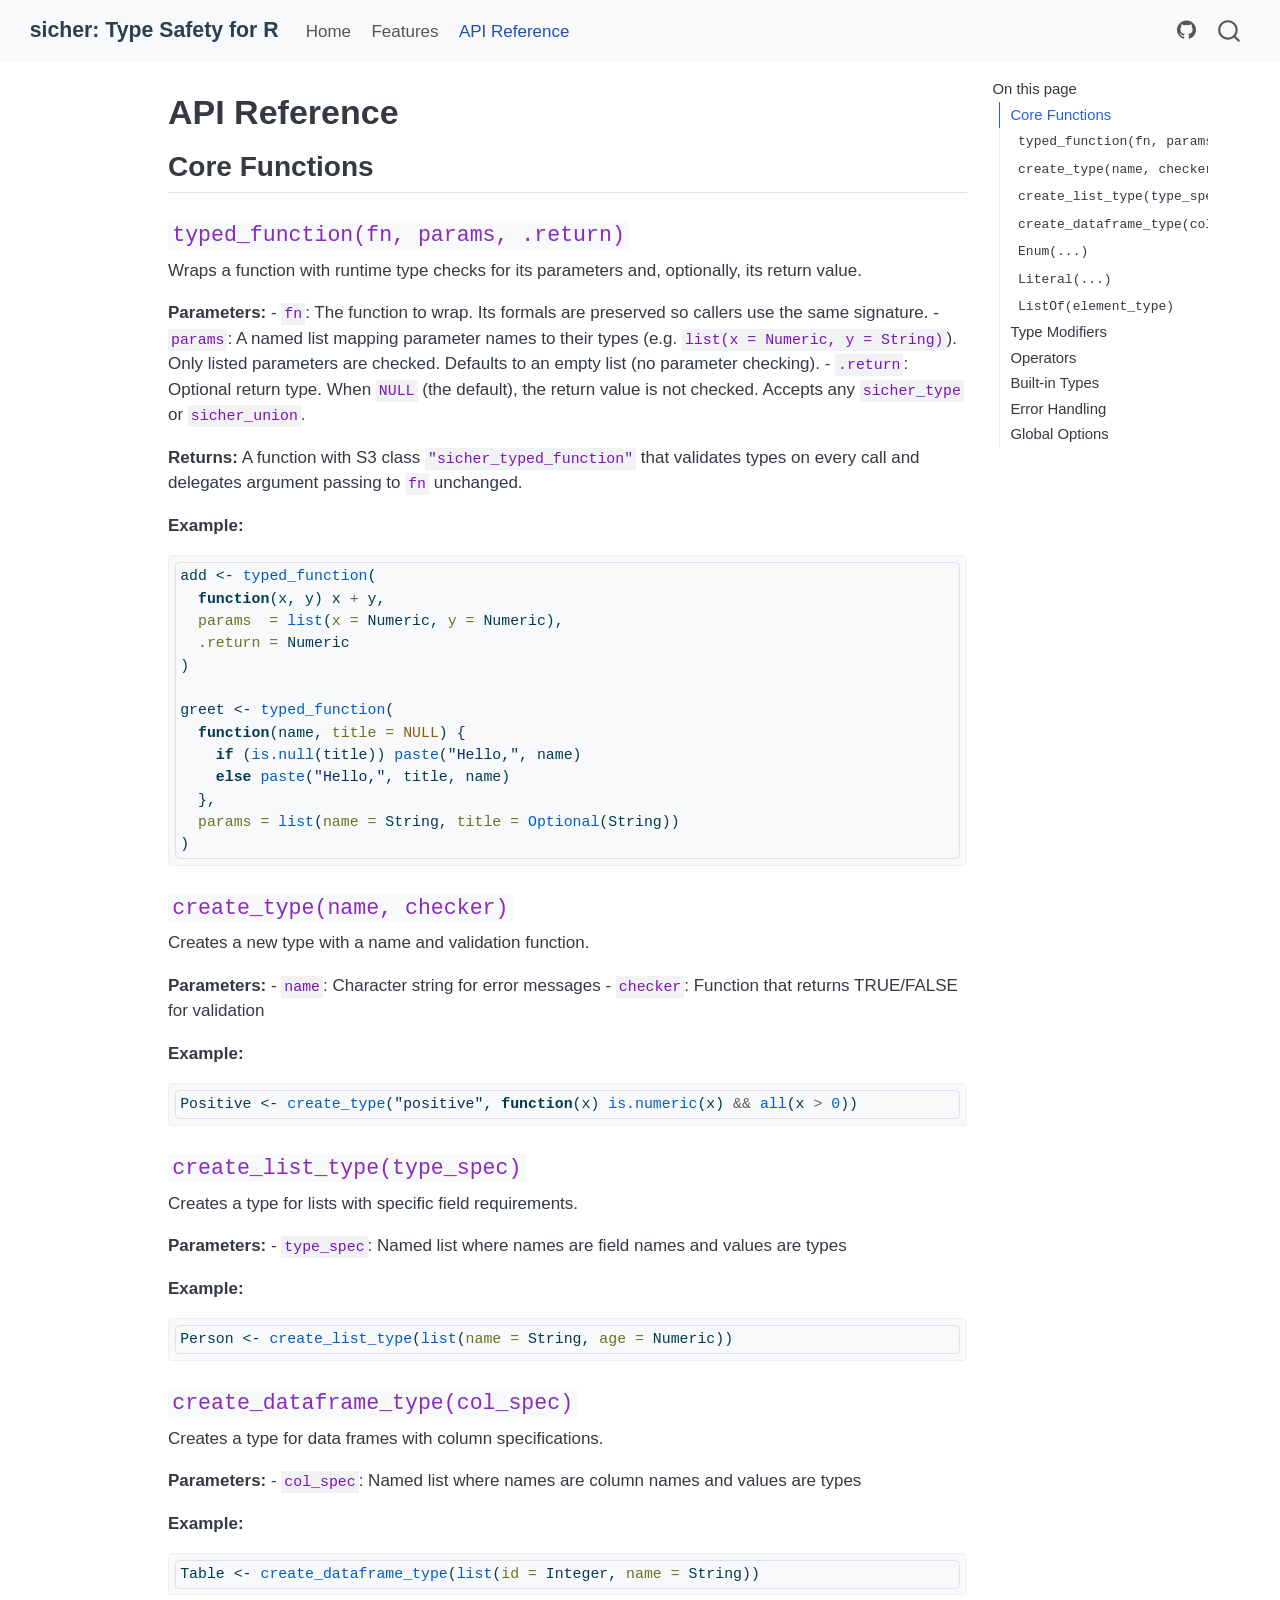
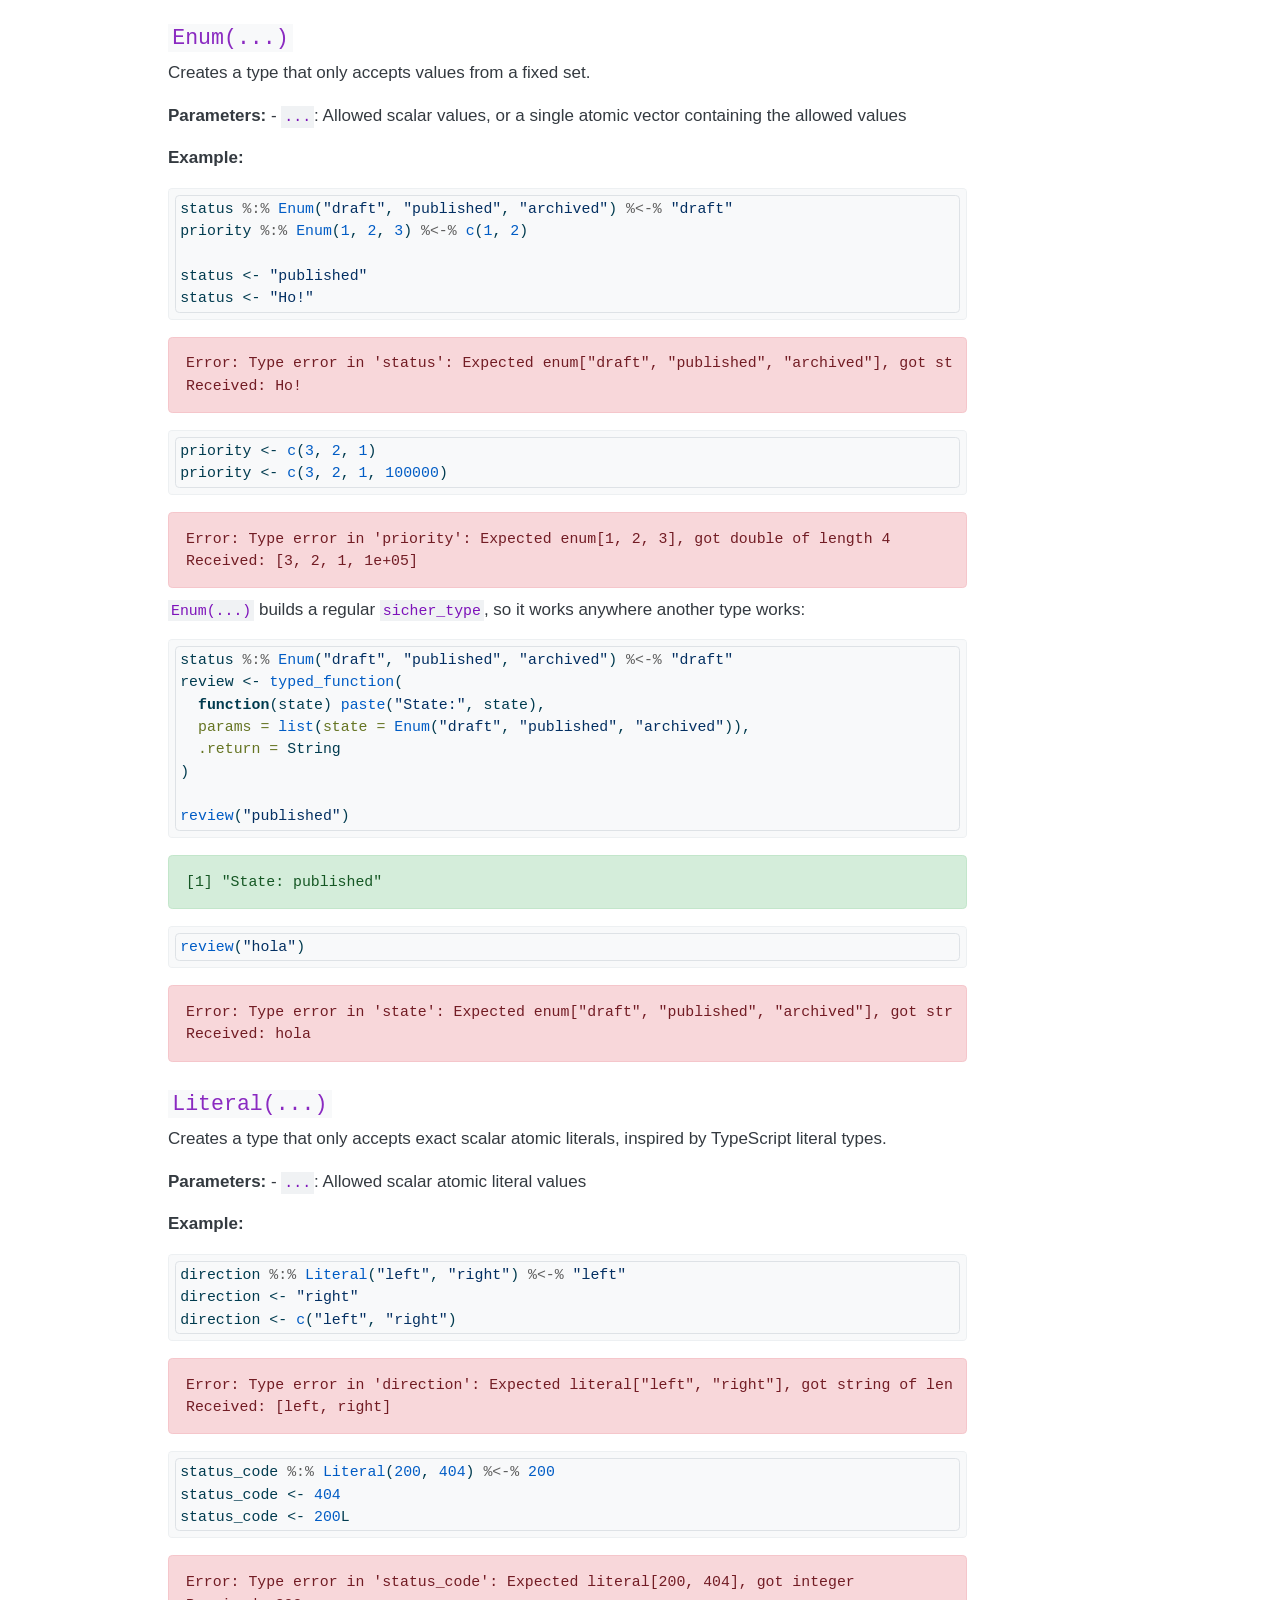
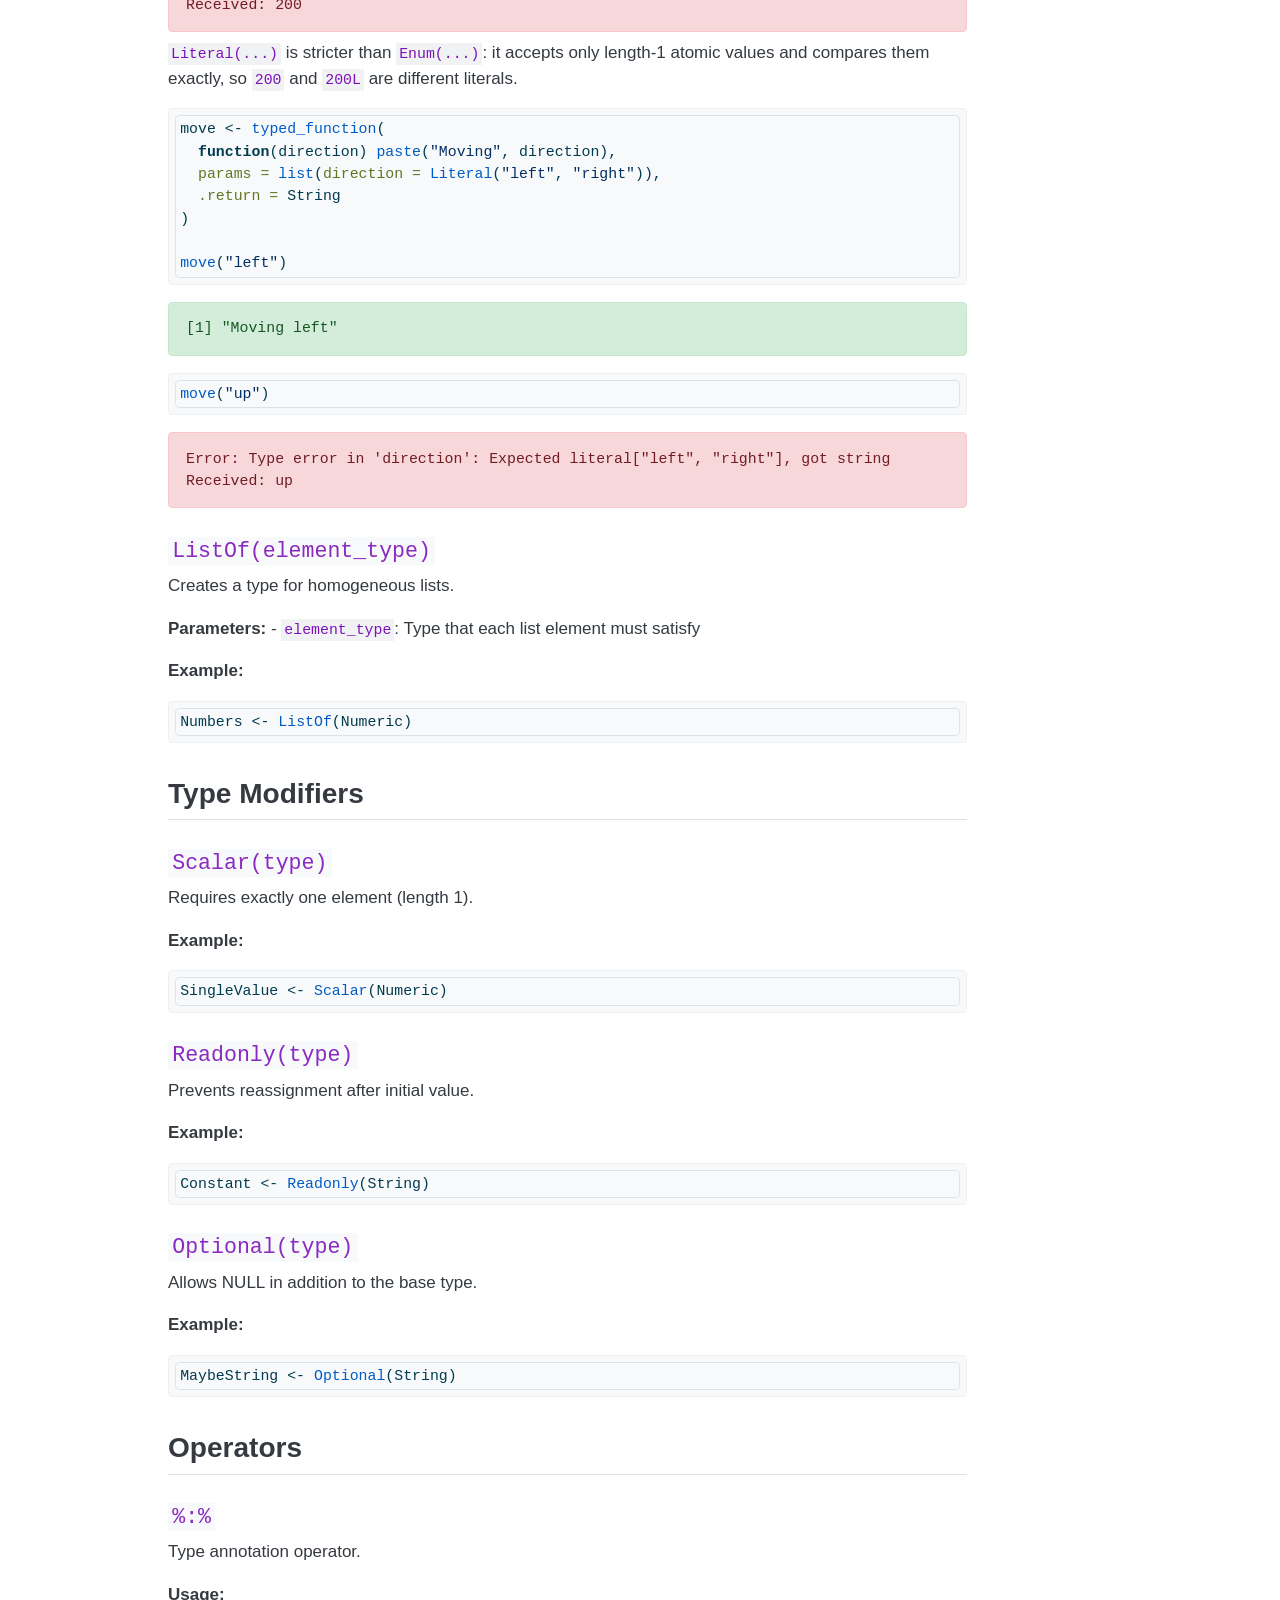
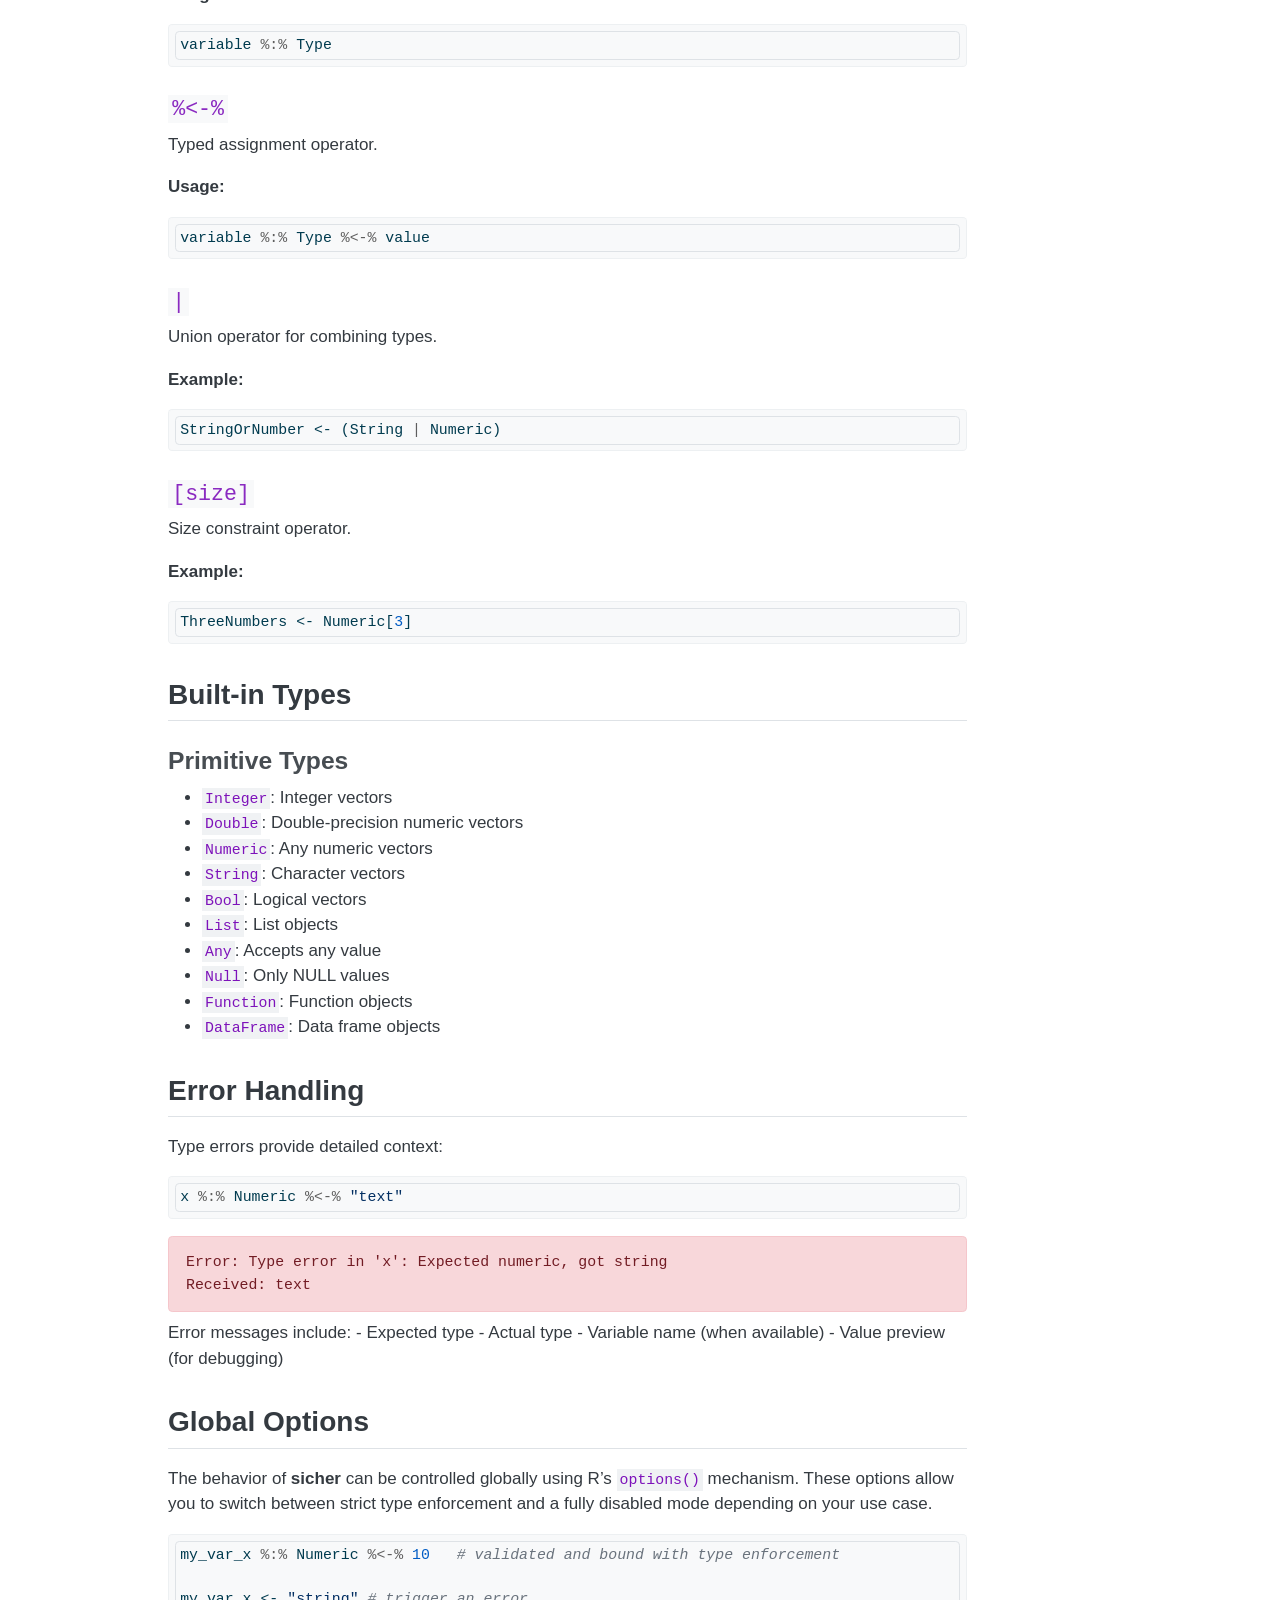
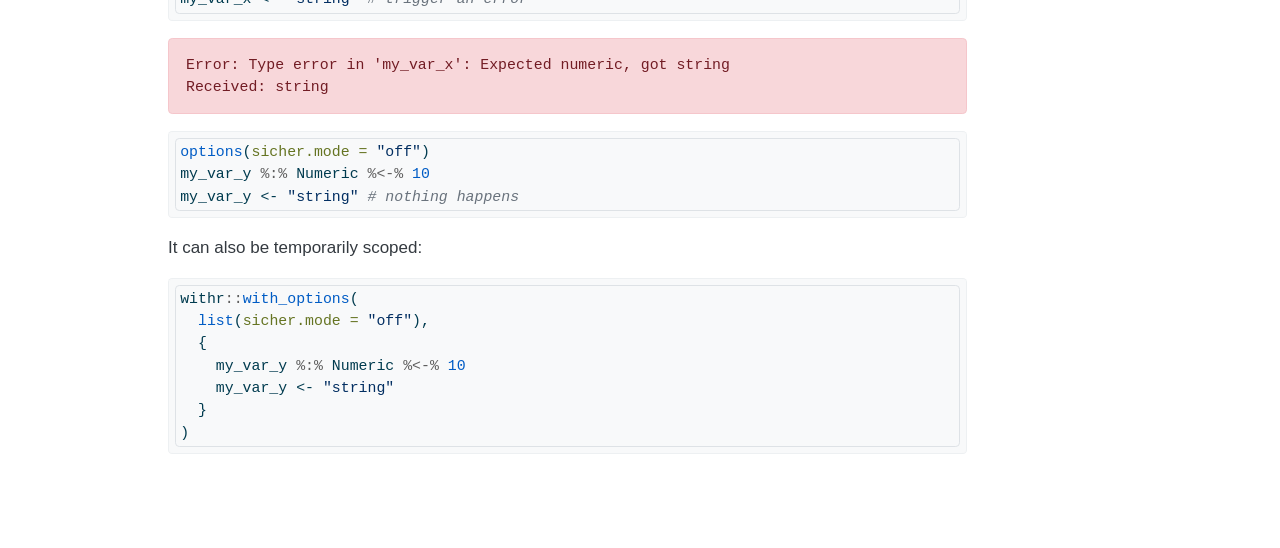
==== commit 77902a48: "updating documentation to include literals" ====
--- a/docs/api.html
+++ b/docs/api.html
@@ -167,6 +167,7 @@
   <li><a href="#create_list_typetype_spec" id="toc-create_list_typetype_spec" class="nav-link" data-scroll-target="#create_list_typetype_spec"><code>create_list_type(type_spec)</code></a></li>
   <li><a href="#create_dataframe_typecol_spec" id="toc-create_dataframe_typecol_spec" class="nav-link" data-scroll-target="#create_dataframe_typecol_spec"><code>create_dataframe_type(col_spec)</code></a></li>
   <li><a href="#enum..." id="toc-enum..." class="nav-link" data-scroll-target="#enum..."><code>Enum(...)</code></a></li>
+  <li><a href="#literal..." id="toc-literal..." class="nav-link" data-scroll-target="#literal..."><code>Literal(...)</code></a></li>
   <li><a href="#listofelement_type" id="toc-listofelement_type" class="nav-link" data-scroll-target="#listofelement_type"><code>ListOf(element_type)</code></a></li>
   </ul></li>
   <li><a href="#type-modifiers" id="toc-type-modifiers" class="nav-link" data-scroll-target="#type-modifiers">Type Modifiers</a>
@@ -306,13 +307,53 @@
 </div>
 </div>
 </section>
+<section id="literal..." class="level3">
+<h3 class="anchored" data-anchor-id="literal..."><code>Literal(...)</code></h3>
+<p>Creates a type that only accepts exact scalar atomic literals, inspired by TypeScript literal types.</p>
+<p><strong>Parameters:</strong> - <code>...</code>: Allowed scalar atomic literal values</p>
+<p><strong>Example:</strong></p>
+<div class="cell">
+<div class="code-copy-outer-scaffold"><div class="sourceCode cell-code" id="cb13"><pre class="sourceCode r code-with-copy"><code class="sourceCode r"><span id="cb13-1"><a href="#cb13-1" aria-hidden="true" tabindex="-1"></a>direction <span class="sc">%:%</span> <span class="fu">Literal</span>(<span class="st">"left"</span>, <span class="st">"right"</span>) <span class="sc">%&lt;-%</span> <span class="st">"left"</span></span>
+<span id="cb13-2"><a href="#cb13-2" aria-hidden="true" tabindex="-1"></a>direction <span class="ot">&lt;-</span> <span class="st">"right"</span></span>
+<span id="cb13-3"><a href="#cb13-3" aria-hidden="true" tabindex="-1"></a>direction <span class="ot">&lt;-</span> <span class="fu">c</span>(<span class="st">"left"</span>, <span class="st">"right"</span>)</span></code></pre></div><button title="Copy to Clipboard" class="code-copy-button"><i class="bi"></i></button></div>
+<div class="cell-output cell-output-error">
+<pre><code>Error: Type error in 'direction': Expected literal["left", "right"], got string of length 2
+Received: [left, right]</code></pre>
+</div>
+<div class="code-copy-outer-scaffold"><div class="sourceCode cell-code" id="cb15"><pre class="sourceCode r code-with-copy"><code class="sourceCode r"><span id="cb15-1"><a href="#cb15-1" aria-hidden="true" tabindex="-1"></a>status_code <span class="sc">%:%</span> <span class="fu">Literal</span>(<span class="dv">200</span>, <span class="dv">404</span>) <span class="sc">%&lt;-%</span> <span class="dv">200</span></span>
+<span id="cb15-2"><a href="#cb15-2" aria-hidden="true" tabindex="-1"></a>status_code <span class="ot">&lt;-</span> <span class="dv">404</span></span>
+<span id="cb15-3"><a href="#cb15-3" aria-hidden="true" tabindex="-1"></a>status_code <span class="ot">&lt;-</span> <span class="dv">200</span>L</span></code></pre></div><button title="Copy to Clipboard" class="code-copy-button"><i class="bi"></i></button></div>
+<div class="cell-output cell-output-error">
+<pre><code>Error: Type error in 'status_code': Expected literal[200, 404], got integer
+Received: 200</code></pre>
+</div>
+</div>
+<p><code>Literal(...)</code> is stricter than <code>Enum(...)</code>: it accepts only length-1 atomic values and compares them exactly, so <code>200</code> and <code>200L</code> are different literals.</p>
+<div class="cell">
+<div class="code-copy-outer-scaffold"><div class="sourceCode cell-code" id="cb17"><pre class="sourceCode r code-with-copy"><code class="sourceCode r"><span id="cb17-1"><a href="#cb17-1" aria-hidden="true" tabindex="-1"></a>move <span class="ot">&lt;-</span> <span class="fu">typed_function</span>(</span>
+<span id="cb17-2"><a href="#cb17-2" aria-hidden="true" tabindex="-1"></a>  <span class="cf">function</span>(direction) <span class="fu">paste</span>(<span class="st">"Moving"</span>, direction),</span>
+<span id="cb17-3"><a href="#cb17-3" aria-hidden="true" tabindex="-1"></a>  <span class="at">params =</span> <span class="fu">list</span>(<span class="at">direction =</span> <span class="fu">Literal</span>(<span class="st">"left"</span>, <span class="st">"right"</span>)),</span>
+<span id="cb17-4"><a href="#cb17-4" aria-hidden="true" tabindex="-1"></a>  <span class="at">.return =</span> String</span>
+<span id="cb17-5"><a href="#cb17-5" aria-hidden="true" tabindex="-1"></a>)</span>
+<span id="cb17-6"><a href="#cb17-6" aria-hidden="true" tabindex="-1"></a></span>
+<span id="cb17-7"><a href="#cb17-7" aria-hidden="true" tabindex="-1"></a><span class="fu">move</span>(<span class="st">"left"</span>)</span></code></pre></div><button title="Copy to Clipboard" class="code-copy-button"><i class="bi"></i></button></div>
+<div class="cell-output cell-output-stdout">
+<pre><code>[1] "Moving left"</code></pre>
+</div>
+<div class="code-copy-outer-scaffold"><div class="sourceCode cell-code" id="cb19"><pre class="sourceCode r code-with-copy"><code class="sourceCode r"><span id="cb19-1"><a href="#cb19-1" aria-hidden="true" tabindex="-1"></a><span class="fu">move</span>(<span class="st">"up"</span>)</span></code></pre></div><button title="Copy to Clipboard" class="code-copy-button"><i class="bi"></i></button></div>
+<div class="cell-output cell-output-error">
+<pre><code>Error: Type error in 'direction': Expected literal["left", "right"], got string
+Received: up</code></pre>
+</div>
+</div>
+</section>
 <section id="listofelement_type" class="level3">
 <h3 class="anchored" data-anchor-id="listofelement_type"><code>ListOf(element_type)</code></h3>
 <p>Creates a type for homogeneous lists.</p>
 <p><strong>Parameters:</strong> - <code>element_type</code>: Type that each list element must satisfy</p>
 <p><strong>Example:</strong></p>
 <div class="cell">
-<div class="code-copy-outer-scaffold"><div class="sourceCode cell-code" id="cb13"><pre class="sourceCode r code-with-copy"><code class="sourceCode r"><span id="cb13-1"><a href="#cb13-1" aria-hidden="true" tabindex="-1"></a>Numbers <span class="ot">&lt;-</span> <span class="fu">ListOf</span>(Numeric)</span></code></pre></div><button title="Copy to Clipboard" class="code-copy-button"><i class="bi"></i></button></div>
+<div class="code-copy-outer-scaffold"><div class="sourceCode cell-code" id="cb21"><pre class="sourceCode r code-with-copy"><code class="sourceCode r"><span id="cb21-1"><a href="#cb21-1" aria-hidden="true" tabindex="-1"></a>Numbers <span class="ot">&lt;-</span> <span class="fu">ListOf</span>(Numeric)</span></code></pre></div><button title="Copy to Clipboard" class="code-copy-button"><i class="bi"></i></button></div>
 </div>
 </section>
 </section>
@@ -323,7 +364,7 @@
 <p>Requires exactly one element (length 1).</p>
 <p><strong>Example:</strong></p>
 <div class="cell">
-<div class="code-copy-outer-scaffold"><div class="sourceCode cell-code" id="cb14"><pre class="sourceCode r code-with-copy"><code class="sourceCode r"><span id="cb14-1"><a href="#cb14-1" aria-hidden="true" tabindex="-1"></a>SingleValue <span class="ot">&lt;-</span> <span class="fu">Scalar</span>(Numeric)</span></code></pre></div><button title="Copy to Clipboard" class="code-copy-button"><i class="bi"></i></button></div>
+<div class="code-copy-outer-scaffold"><div class="sourceCode cell-code" id="cb22"><pre class="sourceCode r code-with-copy"><code class="sourceCode r"><span id="cb22-1"><a href="#cb22-1" aria-hidden="true" tabindex="-1"></a>SingleValue <span class="ot">&lt;-</span> <span class="fu">Scalar</span>(Numeric)</span></code></pre></div><button title="Copy to Clipboard" class="code-copy-button"><i class="bi"></i></button></div>
 </div>
 </section>
 <section id="readonlytype" class="level3">
@@ -331,7 +372,7 @@
 <p>Prevents reassignment after initial value.</p>
 <p><strong>Example:</strong></p>
 <div class="cell">
-<div class="code-copy-outer-scaffold"><div class="sourceCode cell-code" id="cb15"><pre class="sourceCode r code-with-copy"><code class="sourceCode r"><span id="cb15-1"><a href="#cb15-1" aria-hidden="true" tabindex="-1"></a>Constant <span class="ot">&lt;-</span> <span class="fu">Readonly</span>(String)</span></code></pre></div><button title="Copy to Clipboard" class="code-copy-button"><i class="bi"></i></button></div>
+<div class="code-copy-outer-scaffold"><div class="sourceCode cell-code" id="cb23"><pre class="sourceCode r code-with-copy"><code class="sourceCode r"><span id="cb23-1"><a href="#cb23-1" aria-hidden="true" tabindex="-1"></a>Constant <span class="ot">&lt;-</span> <span class="fu">Readonly</span>(String)</span></code></pre></div><button title="Copy to Clipboard" class="code-copy-button"><i class="bi"></i></button></div>
 </div>
 </section>
 <section id="optionaltype" class="level3">
@@ -339,7 +380,7 @@
 <p>Allows NULL in addition to the base type.</p>
 <p><strong>Example:</strong></p>
 <div class="cell">
-<div class="code-copy-outer-scaffold"><div class="sourceCode cell-code" id="cb16"><pre class="sourceCode r code-with-copy"><code class="sourceCode r"><span id="cb16-1"><a href="#cb16-1" aria-hidden="true" tabindex="-1"></a>MaybeString <span class="ot">&lt;-</span> <span class="fu">Optional</span>(String)</span></code></pre></div><button title="Copy to Clipboard" class="code-copy-button"><i class="bi"></i></button></div>
+<div class="code-copy-outer-scaffold"><div class="sourceCode cell-code" id="cb24"><pre class="sourceCode r code-with-copy"><code class="sourceCode r"><span id="cb24-1"><a href="#cb24-1" aria-hidden="true" tabindex="-1"></a>MaybeString <span class="ot">&lt;-</span> <span class="fu">Optional</span>(String)</span></code></pre></div><button title="Copy to Clipboard" class="code-copy-button"><i class="bi"></i></button></div>
 </div>
 </section>
 </section>
@@ -349,25 +390,25 @@
 <h3 class="anchored" data-anchor-id="section"><code>%:%</code></h3>
 <p>Type annotation operator.</p>
 <p><strong>Usage:</strong></p>
-<div class="code-copy-outer-scaffold"><div class="sourceCode" id="cb17"><pre class="sourceCode r code-with-copy"><code class="sourceCode r"><span id="cb17-1"><a href="#cb17-1" aria-hidden="true" tabindex="-1"></a>variable <span class="sc">%:%</span> Type</span></code></pre></div><button title="Copy to Clipboard" class="code-copy-button"><i class="bi"></i></button></div>
+<div class="code-copy-outer-scaffold"><div class="sourceCode" id="cb25"><pre class="sourceCode r code-with-copy"><code class="sourceCode r"><span id="cb25-1"><a href="#cb25-1" aria-hidden="true" tabindex="-1"></a>variable <span class="sc">%:%</span> Type</span></code></pre></div><button title="Copy to Clipboard" class="code-copy-button"><i class="bi"></i></button></div>
 </section>
 <section id="section-1" class="level3">
 <h3 class="anchored" data-anchor-id="section-1"><code>%&lt;-%</code></h3>
 <p>Typed assignment operator.</p>
 <p><strong>Usage:</strong></p>
-<div class="code-copy-outer-scaffold"><div class="sourceCode" id="cb18"><pre class="sourceCode r code-with-copy"><code class="sourceCode r"><span id="cb18-1"><a href="#cb18-1" aria-hidden="true" tabindex="-1"></a>variable <span class="sc">%:%</span> Type <span class="sc">%&lt;-%</span> value</span></code></pre></div><button title="Copy to Clipboard" class="code-copy-button"><i class="bi"></i></button></div>
+<div class="code-copy-outer-scaffold"><div class="sourceCode" id="cb26"><pre class="sourceCode r code-with-copy"><code class="sourceCode r"><span id="cb26-1"><a href="#cb26-1" aria-hidden="true" tabindex="-1"></a>variable <span class="sc">%:%</span> Type <span class="sc">%&lt;-%</span> value</span></code></pre></div><button title="Copy to Clipboard" class="code-copy-button"><i class="bi"></i></button></div>
 </section>
 <section id="section-2" class="level3">
 <h3 class="anchored" data-anchor-id="section-2"><code>|</code></h3>
 <p>Union operator for combining types.</p>
 <p><strong>Example:</strong></p>
-<div class="code-copy-outer-scaffold"><div class="sourceCode" id="cb19"><pre class="sourceCode r code-with-copy"><code class="sourceCode r"><span id="cb19-1"><a href="#cb19-1" aria-hidden="true" tabindex="-1"></a>StringOrNumber <span class="ot">&lt;-</span> (String <span class="sc">|</span> Numeric)</span></code></pre></div><button title="Copy to Clipboard" class="code-copy-button"><i class="bi"></i></button></div>
+<div class="code-copy-outer-scaffold"><div class="sourceCode" id="cb27"><pre class="sourceCode r code-with-copy"><code class="sourceCode r"><span id="cb27-1"><a href="#cb27-1" aria-hidden="true" tabindex="-1"></a>StringOrNumber <span class="ot">&lt;-</span> (String <span class="sc">|</span> Numeric)</span></code></pre></div><button title="Copy to Clipboard" class="code-copy-button"><i class="bi"></i></button></div>
 </section>
 <section id="size" class="level3">
 <h3 class="anchored" data-anchor-id="size"><code>[size]</code></h3>
 <p>Size constraint operator.</p>
 <p><strong>Example:</strong></p>
-<div class="code-copy-outer-scaffold"><div class="sourceCode" id="cb20"><pre class="sourceCode r code-with-copy"><code class="sourceCode r"><span id="cb20-1"><a href="#cb20-1" aria-hidden="true" tabindex="-1"></a>ThreeNumbers <span class="ot">&lt;-</span> Numeric[<span class="dv">3</span>]</span></code></pre></div><button title="Copy to Clipboard" class="code-copy-button"><i class="bi"></i></button></div>
+<div class="code-copy-outer-scaffold"><div class="sourceCode" id="cb28"><pre class="sourceCode r code-with-copy"><code class="sourceCode r"><span id="cb28-1"><a href="#cb28-1" aria-hidden="true" tabindex="-1"></a>ThreeNumbers <span class="ot">&lt;-</span> Numeric[<span class="dv">3</span>]</span></code></pre></div><button title="Copy to Clipboard" class="code-copy-button"><i class="bi"></i></button></div>
 </section>
 </section>
 <section id="built-in-types" class="level2">
@@ -392,7 +433,7 @@
 <h2 class="anchored" data-anchor-id="error-handling">Error Handling</h2>
 <p>Type errors provide detailed context:</p>
 <div class="cell">
-<div class="code-copy-outer-scaffold"><div class="sourceCode cell-code" id="cb21"><pre class="sourceCode r code-with-copy"><code class="sourceCode r"><span id="cb21-1"><a href="#cb21-1" aria-hidden="true" tabindex="-1"></a>x <span class="sc">%:%</span> Numeric <span class="sc">%&lt;-%</span> <span class="st">"text"</span></span></code></pre></div><button title="Copy to Clipboard" class="code-copy-button"><i class="bi"></i></button></div>
+<div class="code-copy-outer-scaffold"><div class="sourceCode cell-code" id="cb29"><pre class="sourceCode r code-with-copy"><code class="sourceCode r"><span id="cb29-1"><a href="#cb29-1" aria-hidden="true" tabindex="-1"></a>x <span class="sc">%:%</span> Numeric <span class="sc">%&lt;-%</span> <span class="st">"text"</span></span></code></pre></div><button title="Copy to Clipboard" class="code-copy-button"><i class="bi"></i></button></div>
 <div class="cell-output cell-output-error">
 <pre><code>Error: Type error in 'x': Expected numeric, got string
 Received: text</code></pre>
@@ -404,28 +445,28 @@
 <h2 class="anchored" data-anchor-id="global-options">Global Options</h2>
 <p>The behavior of <strong>sicher</strong> can be controlled globally using R’s <code>options()</code> mechanism. These options allow you to switch between strict type enforcement and a fully disabled mode depending on your use case.</p>
 <div class="cell">
-<div class="code-copy-outer-scaffold"><div class="sourceCode cell-code" id="cb23"><pre class="sourceCode r code-with-copy"><code class="sourceCode r"><span id="cb23-1"><a href="#cb23-1" aria-hidden="true" tabindex="-1"></a>my_var_x <span class="sc">%:%</span> Numeric <span class="sc">%&lt;-%</span> <span class="dv">10</span>   <span class="co"># validated and bound with type enforcement</span></span>
-<span id="cb23-2"><a href="#cb23-2" aria-hidden="true" tabindex="-1"></a></span>
-<span id="cb23-3"><a href="#cb23-3" aria-hidden="true" tabindex="-1"></a>my_var_x <span class="ot">&lt;-</span> <span class="st">"string"</span> <span class="co"># trigger an error</span></span></code></pre></div><button title="Copy to Clipboard" class="code-copy-button"><i class="bi"></i></button></div>
+<div class="code-copy-outer-scaffold"><div class="sourceCode cell-code" id="cb31"><pre class="sourceCode r code-with-copy"><code class="sourceCode r"><span id="cb31-1"><a href="#cb31-1" aria-hidden="true" tabindex="-1"></a>my_var_x <span class="sc">%:%</span> Numeric <span class="sc">%&lt;-%</span> <span class="dv">10</span>   <span class="co"># validated and bound with type enforcement</span></span>
+<span id="cb31-2"><a href="#cb31-2" aria-hidden="true" tabindex="-1"></a></span>
+<span id="cb31-3"><a href="#cb31-3" aria-hidden="true" tabindex="-1"></a>my_var_x <span class="ot">&lt;-</span> <span class="st">"string"</span> <span class="co"># trigger an error</span></span></code></pre></div><button title="Copy to Clipboard" class="code-copy-button"><i class="bi"></i></button></div>
 <div class="cell-output cell-output-error">
 <pre><code>Error: Type error in 'my_var_x': Expected numeric, got string
 Received: string</code></pre>
 </div>
 </div>
 <div class="cell">
-<div class="code-copy-outer-scaffold"><div class="sourceCode cell-code" id="cb25"><pre class="sourceCode r code-with-copy"><code class="sourceCode r"><span id="cb25-1"><a href="#cb25-1" aria-hidden="true" tabindex="-1"></a><span class="fu">options</span>(<span class="at">sicher.mode =</span> <span class="st">"off"</span>)</span>
-<span id="cb25-2"><a href="#cb25-2" aria-hidden="true" tabindex="-1"></a>my_var_y <span class="sc">%:%</span> Numeric <span class="sc">%&lt;-%</span> <span class="dv">10</span> </span>
-<span id="cb25-3"><a href="#cb25-3" aria-hidden="true" tabindex="-1"></a>my_var_y <span class="ot">&lt;-</span> <span class="st">"string"</span> <span class="co"># nothing happens</span></span></code></pre></div><button title="Copy to Clipboard" class="code-copy-button"><i class="bi"></i></button></div>
+<div class="code-copy-outer-scaffold"><div class="sourceCode cell-code" id="cb33"><pre class="sourceCode r code-with-copy"><code class="sourceCode r"><span id="cb33-1"><a href="#cb33-1" aria-hidden="true" tabindex="-1"></a><span class="fu">options</span>(<span class="at">sicher.mode =</span> <span class="st">"off"</span>)</span>
+<span id="cb33-2"><a href="#cb33-2" aria-hidden="true" tabindex="-1"></a>my_var_y <span class="sc">%:%</span> Numeric <span class="sc">%&lt;-%</span> <span class="dv">10</span> </span>
+<span id="cb33-3"><a href="#cb33-3" aria-hidden="true" tabindex="-1"></a>my_var_y <span class="ot">&lt;-</span> <span class="st">"string"</span> <span class="co"># nothing happens</span></span></code></pre></div><button title="Copy to Clipboard" class="code-copy-button"><i class="bi"></i></button></div>
 </div>
 <p>It can also be temporarily scoped:</p>
 <div class="cell">
-<div class="code-copy-outer-scaffold"><div class="sourceCode cell-code" id="cb26"><pre class="sourceCode r code-with-copy"><code class="sourceCode r"><span id="cb26-1"><a href="#cb26-1" aria-hidden="true" tabindex="-1"></a>withr<span class="sc">::</span><span class="fu">with_options</span>(</span>
-<span id="cb26-2"><a href="#cb26-2" aria-hidden="true" tabindex="-1"></a>  <span class="fu">list</span>(<span class="at">sicher.mode =</span> <span class="st">"off"</span>),</span>
-<span id="cb26-3"><a href="#cb26-3" aria-hidden="true" tabindex="-1"></a>  {</span>
-<span id="cb26-4"><a href="#cb26-4" aria-hidden="true" tabindex="-1"></a>    my_var_y <span class="sc">%:%</span> Numeric <span class="sc">%&lt;-%</span> <span class="dv">10</span></span>
-<span id="cb26-5"><a href="#cb26-5" aria-hidden="true" tabindex="-1"></a>    my_var_y <span class="ot">&lt;-</span> <span class="st">"string"</span></span>
-<span id="cb26-6"><a href="#cb26-6" aria-hidden="true" tabindex="-1"></a>  }</span>
-<span id="cb26-7"><a href="#cb26-7" aria-hidden="true" tabindex="-1"></a>)</span></code></pre></div><button title="Copy to Clipboard" class="code-copy-button"><i class="bi"></i></button></div>
+<div class="code-copy-outer-scaffold"><div class="sourceCode cell-code" id="cb34"><pre class="sourceCode r code-with-copy"><code class="sourceCode r"><span id="cb34-1"><a href="#cb34-1" aria-hidden="true" tabindex="-1"></a>withr<span class="sc">::</span><span class="fu">with_options</span>(</span>
+<span id="cb34-2"><a href="#cb34-2" aria-hidden="true" tabindex="-1"></a>  <span class="fu">list</span>(<span class="at">sicher.mode =</span> <span class="st">"off"</span>),</span>
+<span id="cb34-3"><a href="#cb34-3" aria-hidden="true" tabindex="-1"></a>  {</span>
+<span id="cb34-4"><a href="#cb34-4" aria-hidden="true" tabindex="-1"></a>    my_var_y <span class="sc">%:%</span> Numeric <span class="sc">%&lt;-%</span> <span class="dv">10</span></span>
+<span id="cb34-5"><a href="#cb34-5" aria-hidden="true" tabindex="-1"></a>    my_var_y <span class="ot">&lt;-</span> <span class="st">"string"</span></span>
+<span id="cb34-6"><a href="#cb34-6" aria-hidden="true" tabindex="-1"></a>  }</span>
+<span id="cb34-7"><a href="#cb34-7" aria-hidden="true" tabindex="-1"></a>)</span></code></pre></div><button title="Copy to Clipboard" class="code-copy-button"><i class="bi"></i></button></div>
 </div>
 
 
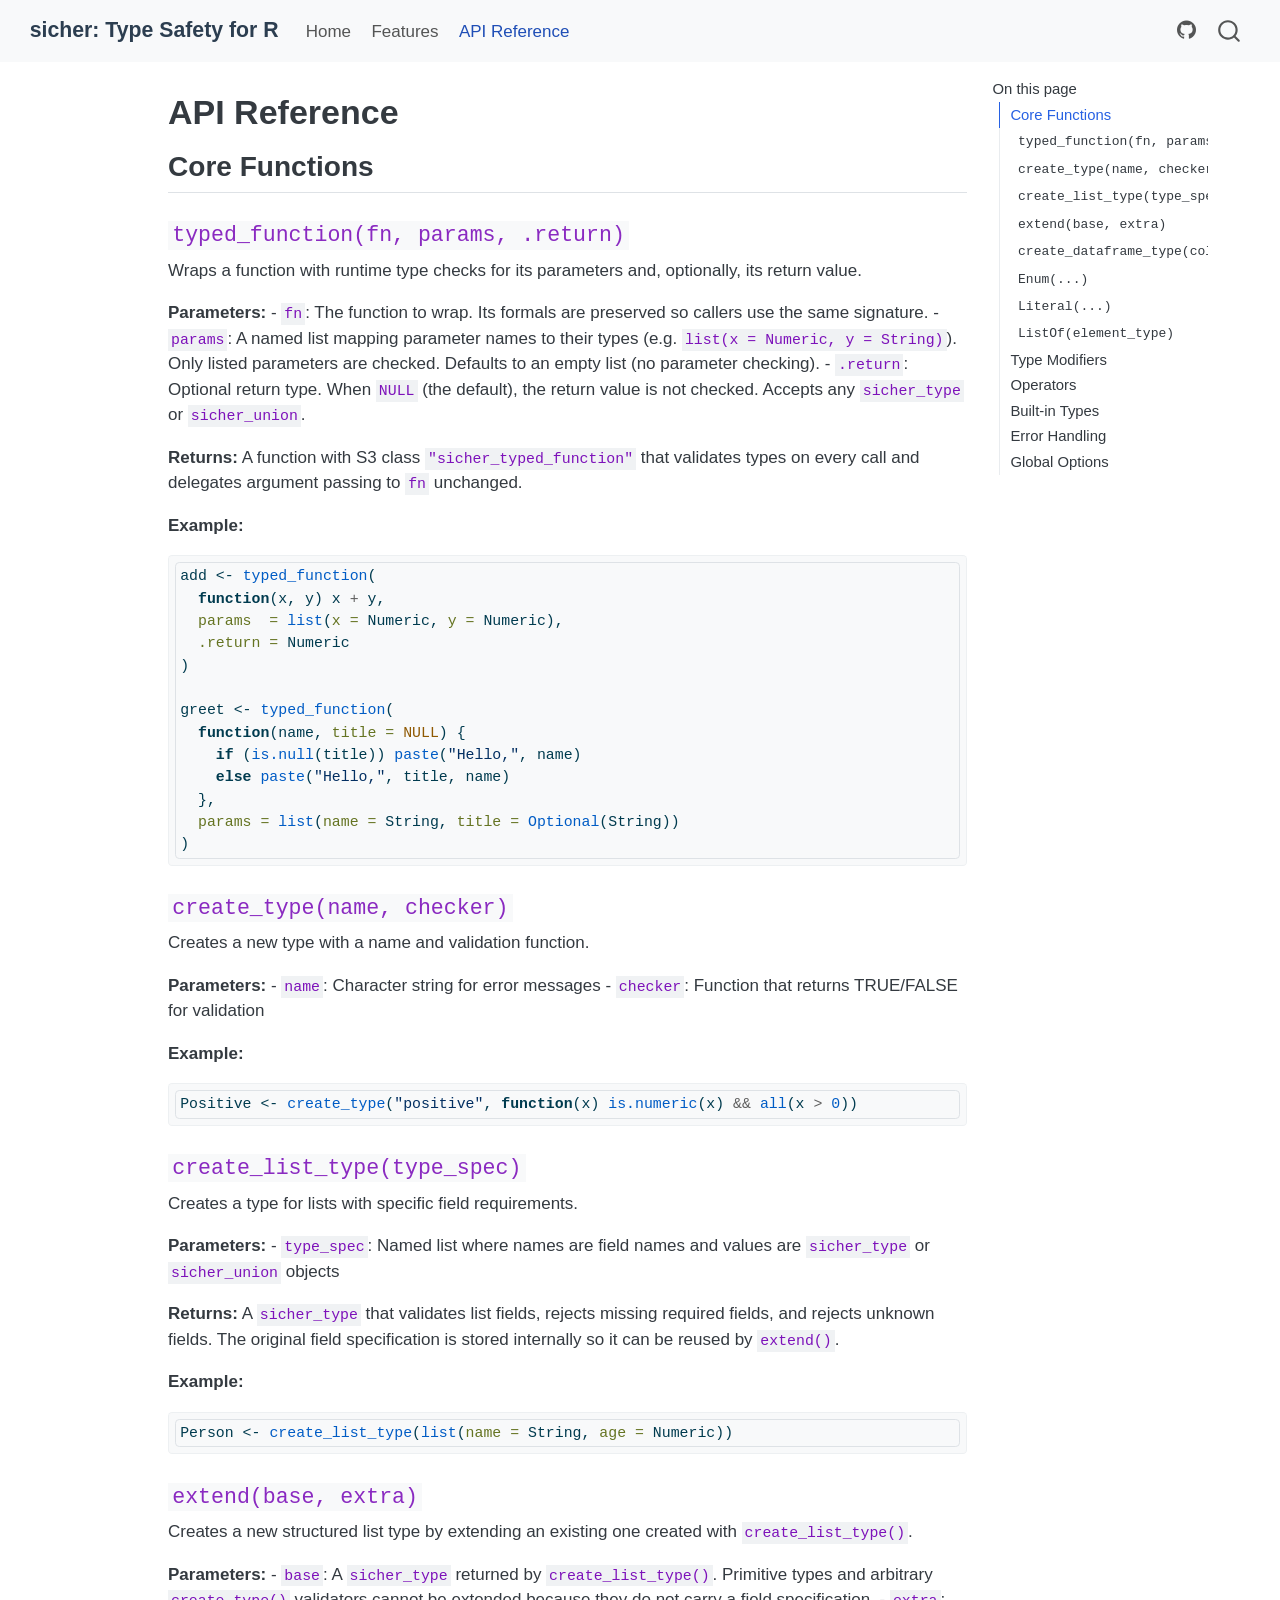
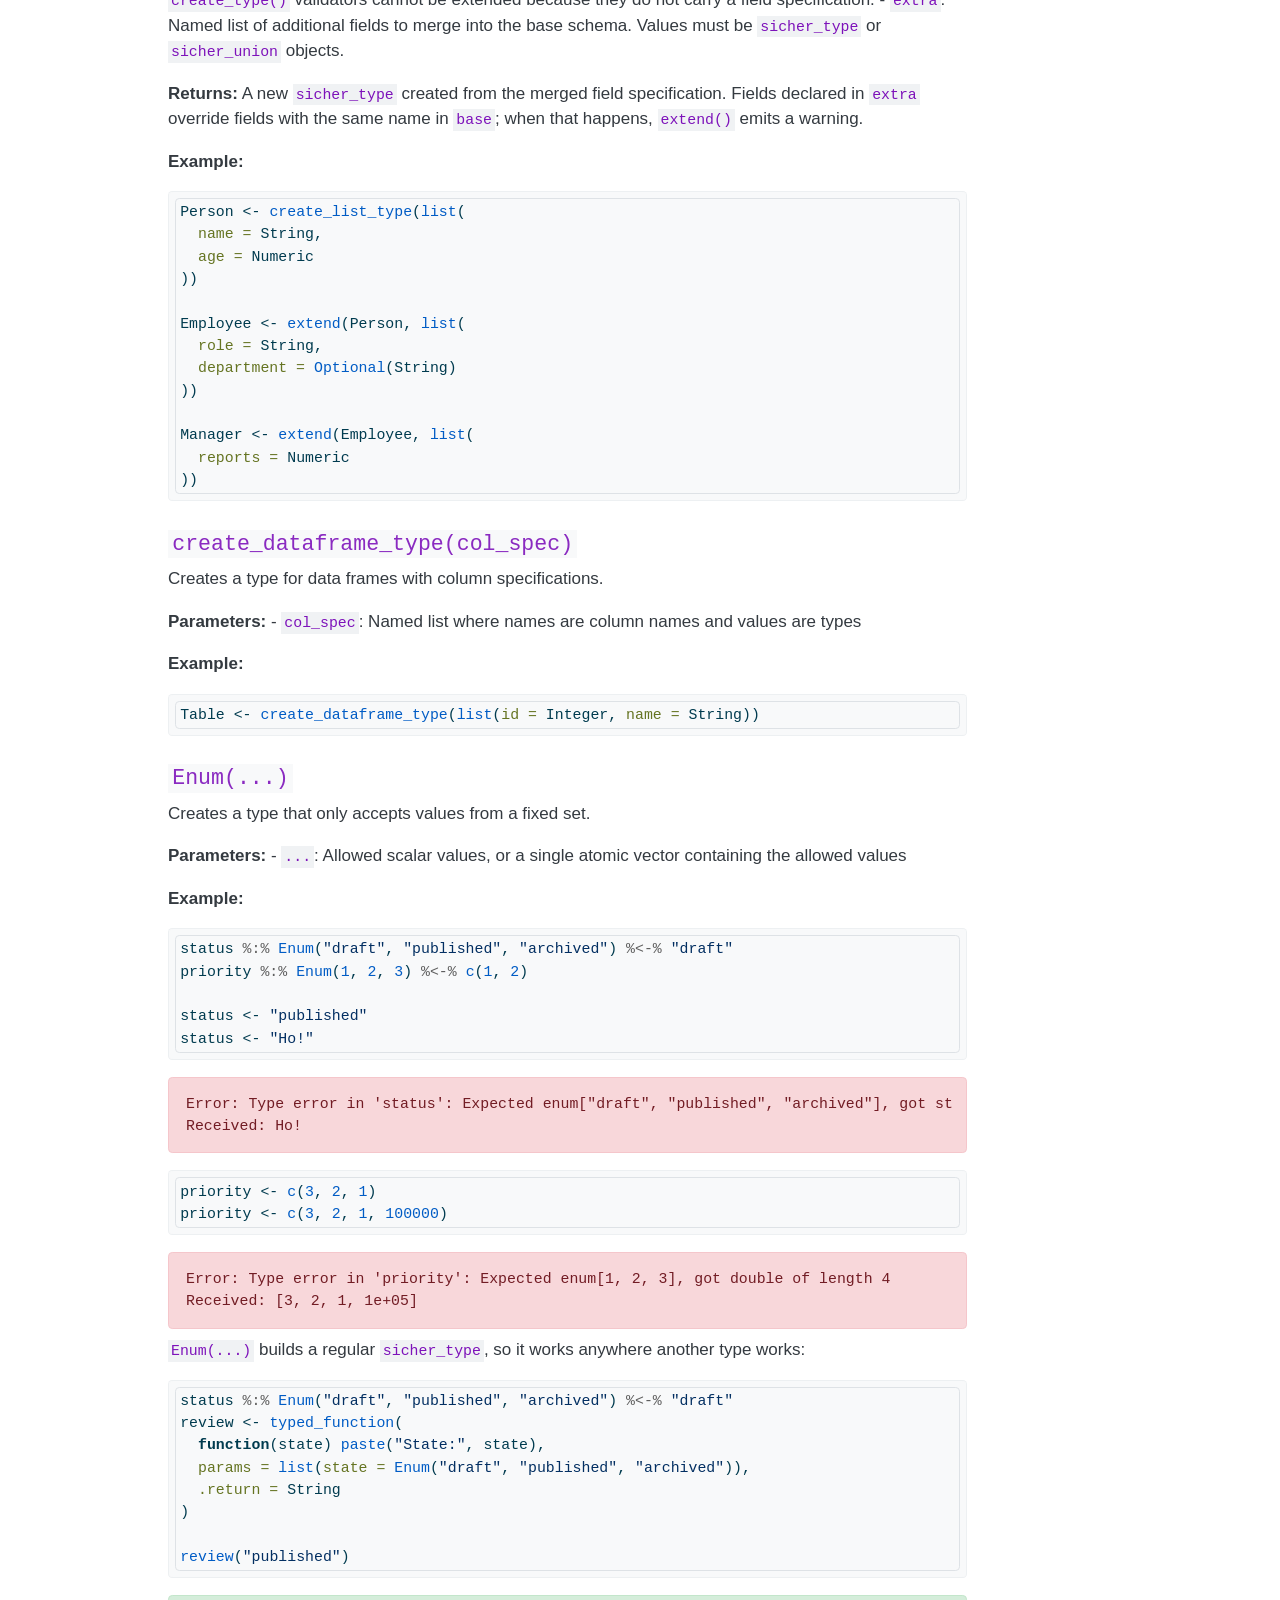
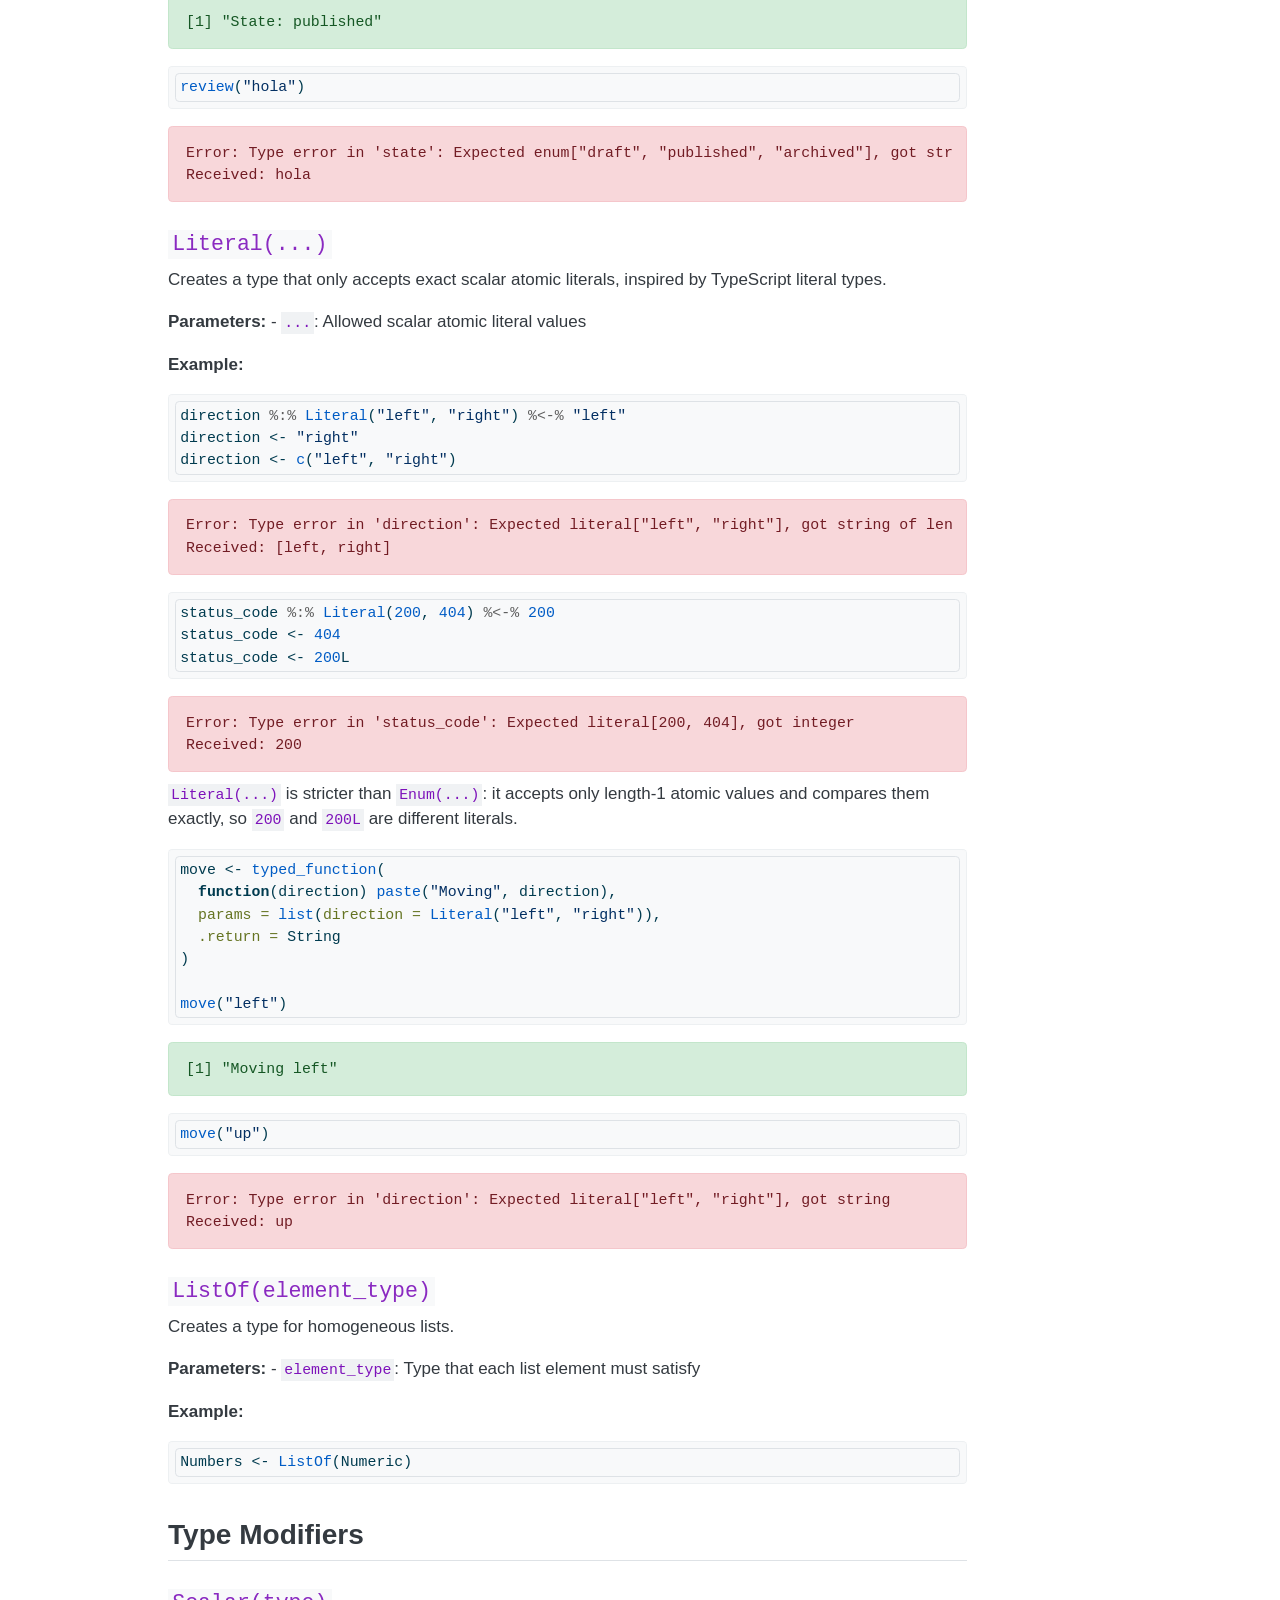
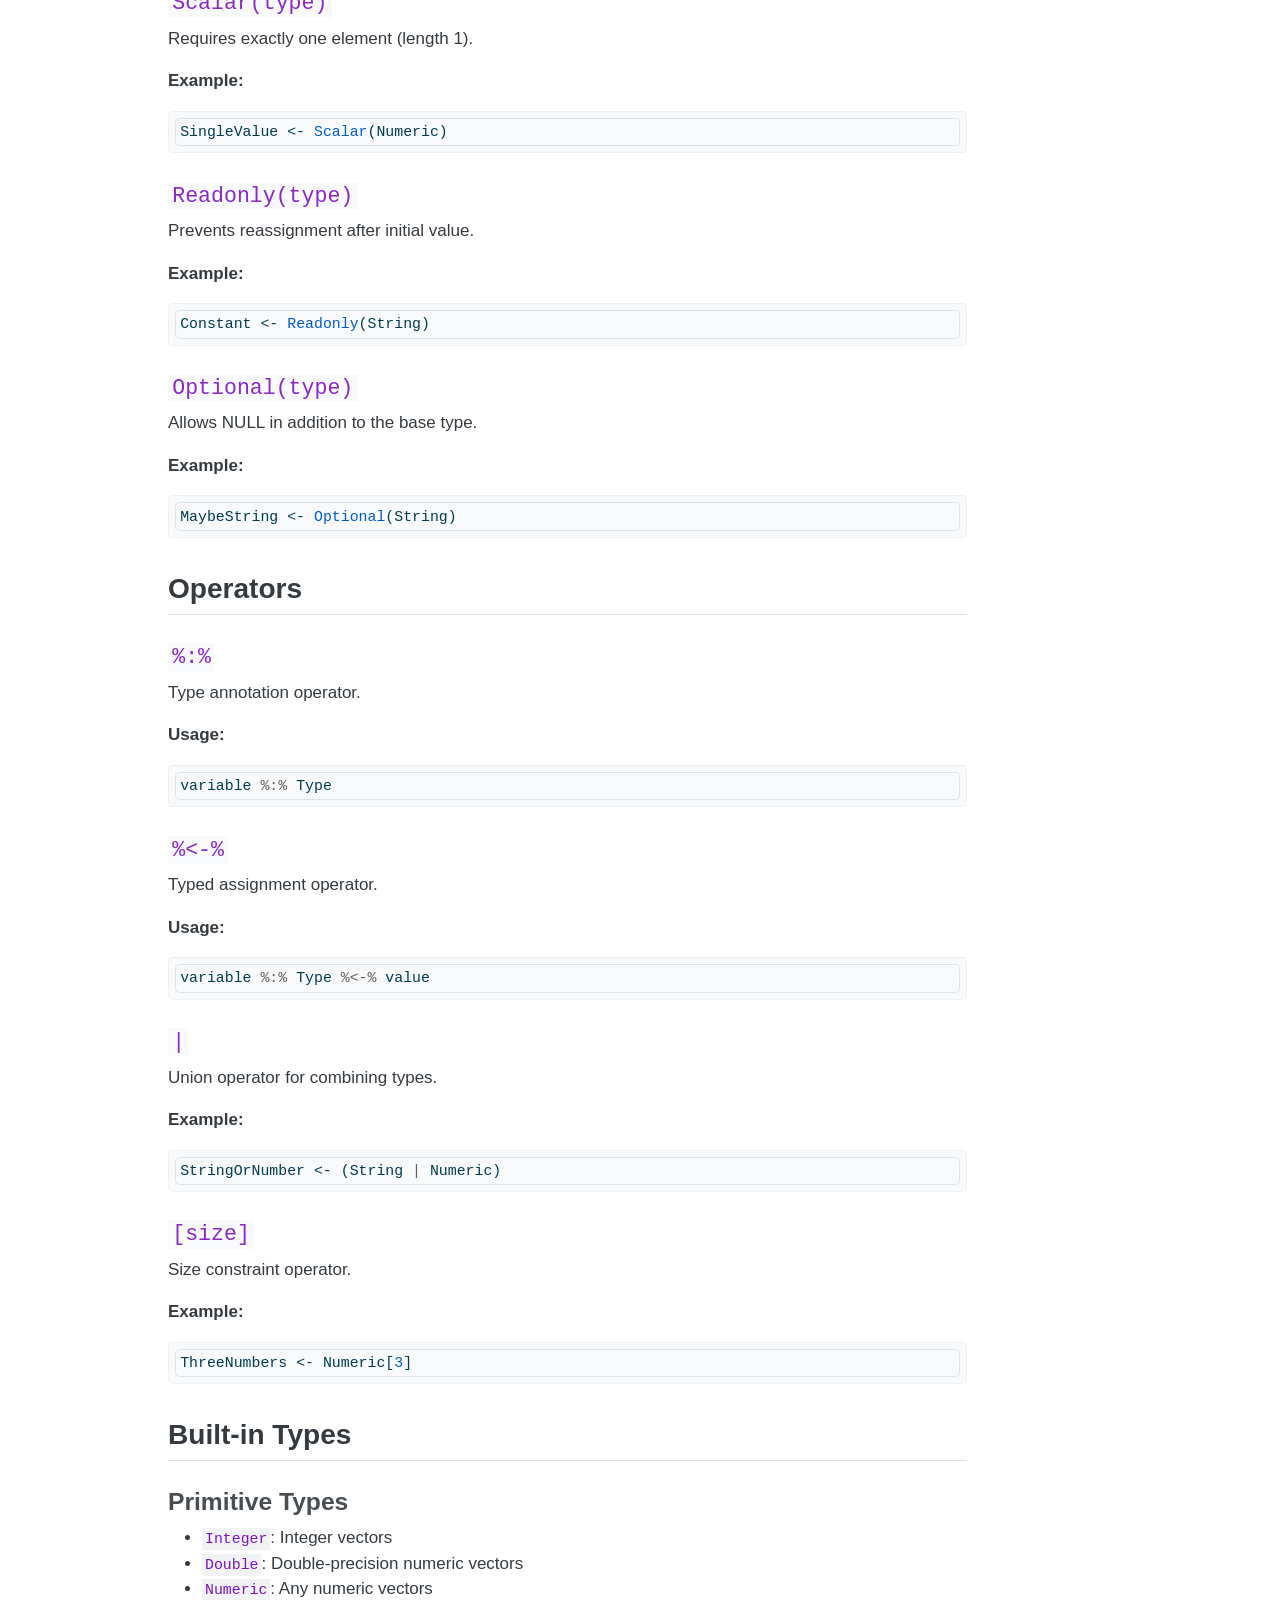
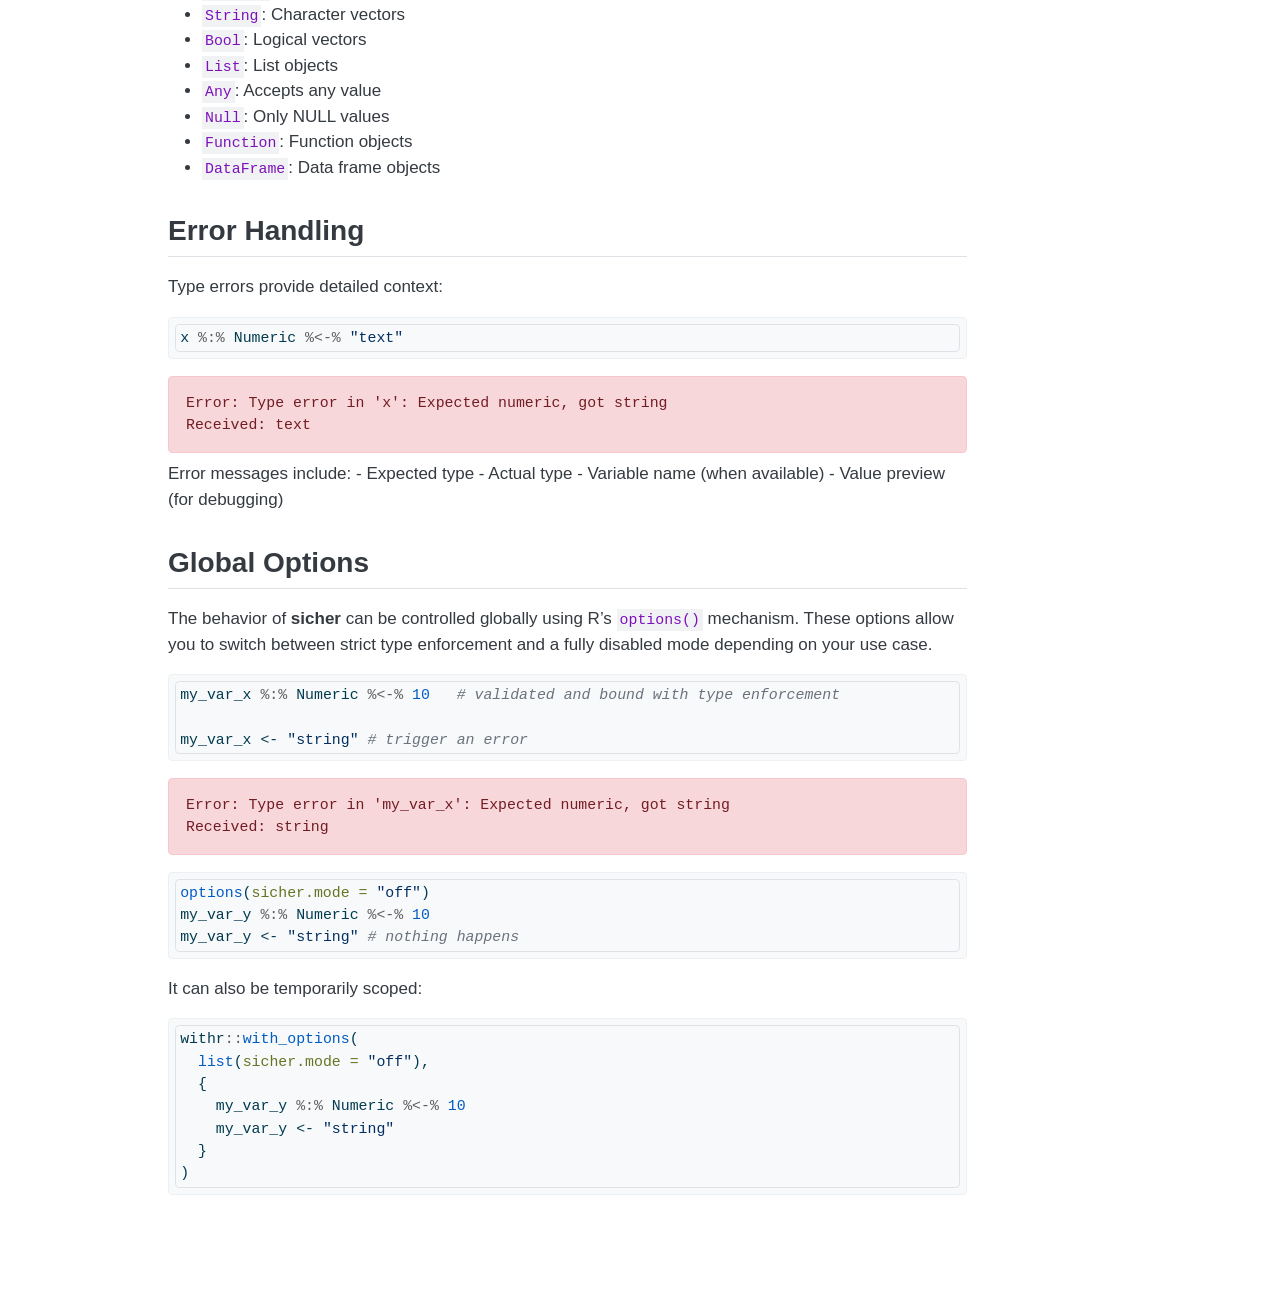
==== commit bfe8e308: "adding docs about extend" ====
--- a/docs/api.html
+++ b/docs/api.html
@@ -165,6 +165,7 @@
   <li><a href="#typed_functionfn-params-.return" id="toc-typed_functionfn-params-.return" class="nav-link" data-scroll-target="#typed_functionfn-params-.return"><code>typed_function(fn, params, .return)</code></a></li>
   <li><a href="#create_typename-checker" id="toc-create_typename-checker" class="nav-link" data-scroll-target="#create_typename-checker"><code>create_type(name, checker)</code></a></li>
   <li><a href="#create_list_typetype_spec" id="toc-create_list_typetype_spec" class="nav-link" data-scroll-target="#create_list_typetype_spec"><code>create_list_type(type_spec)</code></a></li>
+  <li><a href="#extendbase-extra" id="toc-extendbase-extra" class="nav-link" data-scroll-target="#extendbase-extra"><code>extend(base, extra)</code></a></li>
   <li><a href="#create_dataframe_typecol_spec" id="toc-create_dataframe_typecol_spec" class="nav-link" data-scroll-target="#create_dataframe_typecol_spec"><code>create_dataframe_type(col_spec)</code></a></li>
   <li><a href="#enum..." id="toc-enum..." class="nav-link" data-scroll-target="#enum..."><code>Enum(...)</code></a></li>
   <li><a href="#literal..." id="toc-literal..." class="nav-link" data-scroll-target="#literal..."><code>Literal(...)</code></a></li>
@@ -250,10 +251,33 @@
 <section id="create_list_typetype_spec" class="level3">
 <h3 class="anchored" data-anchor-id="create_list_typetype_spec"><code>create_list_type(type_spec)</code></h3>
 <p>Creates a type for lists with specific field requirements.</p>
-<p><strong>Parameters:</strong> - <code>type_spec</code>: Named list where names are field names and values are types</p>
+<p><strong>Parameters:</strong> - <code>type_spec</code>: Named list where names are field names and values are <code>sicher_type</code> or <code>sicher_union</code> objects</p>
+<p><strong>Returns:</strong> A <code>sicher_type</code> that validates list fields, rejects missing required fields, and rejects unknown fields. The original field specification is stored internally so it can be reused by <code>extend()</code>.</p>
 <p><strong>Example:</strong></p>
 <div class="cell">
 <div class="code-copy-outer-scaffold"><div class="sourceCode cell-code" id="cb3"><pre class="sourceCode r code-with-copy"><code class="sourceCode r"><span id="cb3-1"><a href="#cb3-1" aria-hidden="true" tabindex="-1"></a>Person <span class="ot">&lt;-</span> <span class="fu">create_list_type</span>(<span class="fu">list</span>(<span class="at">name =</span> String, <span class="at">age =</span> Numeric))</span></code></pre></div><button title="Copy to Clipboard" class="code-copy-button"><i class="bi"></i></button></div>
+</div>
+</section>
+<section id="extendbase-extra" class="level3">
+<h3 class="anchored" data-anchor-id="extendbase-extra"><code>extend(base, extra)</code></h3>
+<p>Creates a new structured list type by extending an existing one created with <code>create_list_type()</code>.</p>
+<p><strong>Parameters:</strong> - <code>base</code>: A <code>sicher_type</code> returned by <code>create_list_type()</code>. Primitive types and arbitrary <code>create_type()</code> validators cannot be extended because they do not carry a field specification. - <code>extra</code>: Named list of additional fields to merge into the base schema. Values must be <code>sicher_type</code> or <code>sicher_union</code> objects.</p>
+<p><strong>Returns:</strong> A new <code>sicher_type</code> created from the merged field specification. Fields declared in <code>extra</code> override fields with the same name in <code>base</code>; when that happens, <code>extend()</code> emits a warning.</p>
+<p><strong>Example:</strong></p>
+<div class="cell">
+<div class="code-copy-outer-scaffold"><div class="sourceCode cell-code" id="cb4"><pre class="sourceCode r code-with-copy"><code class="sourceCode r"><span id="cb4-1"><a href="#cb4-1" aria-hidden="true" tabindex="-1"></a>Person <span class="ot">&lt;-</span> <span class="fu">create_list_type</span>(<span class="fu">list</span>(</span>
+<span id="cb4-2"><a href="#cb4-2" aria-hidden="true" tabindex="-1"></a>  <span class="at">name =</span> String,</span>
+<span id="cb4-3"><a href="#cb4-3" aria-hidden="true" tabindex="-1"></a>  <span class="at">age =</span> Numeric</span>
+<span id="cb4-4"><a href="#cb4-4" aria-hidden="true" tabindex="-1"></a>))</span>
+<span id="cb4-5"><a href="#cb4-5" aria-hidden="true" tabindex="-1"></a></span>
+<span id="cb4-6"><a href="#cb4-6" aria-hidden="true" tabindex="-1"></a>Employee <span class="ot">&lt;-</span> <span class="fu">extend</span>(Person, <span class="fu">list</span>(</span>
+<span id="cb4-7"><a href="#cb4-7" aria-hidden="true" tabindex="-1"></a>  <span class="at">role =</span> String,</span>
+<span id="cb4-8"><a href="#cb4-8" aria-hidden="true" tabindex="-1"></a>  <span class="at">department =</span> <span class="fu">Optional</span>(String)</span>
+<span id="cb4-9"><a href="#cb4-9" aria-hidden="true" tabindex="-1"></a>))</span>
+<span id="cb4-10"><a href="#cb4-10" aria-hidden="true" tabindex="-1"></a></span>
+<span id="cb4-11"><a href="#cb4-11" aria-hidden="true" tabindex="-1"></a>Manager <span class="ot">&lt;-</span> <span class="fu">extend</span>(Employee, <span class="fu">list</span>(</span>
+<span id="cb4-12"><a href="#cb4-12" aria-hidden="true" tabindex="-1"></a>  <span class="at">reports =</span> Numeric</span>
+<span id="cb4-13"><a href="#cb4-13" aria-hidden="true" tabindex="-1"></a>))</span></code></pre></div><button title="Copy to Clipboard" class="code-copy-button"><i class="bi"></i></button></div>
 </div>
 </section>
 <section id="create_dataframe_typecol_spec" class="level3">
@@ -262,7 +286,7 @@
 <p><strong>Parameters:</strong> - <code>col_spec</code>: Named list where names are column names and values are types</p>
 <p><strong>Example:</strong></p>
 <div class="cell">
-<div class="code-copy-outer-scaffold"><div class="sourceCode cell-code" id="cb4"><pre class="sourceCode r code-with-copy"><code class="sourceCode r"><span id="cb4-1"><a href="#cb4-1" aria-hidden="true" tabindex="-1"></a>Table <span class="ot">&lt;-</span> <span class="fu">create_dataframe_type</span>(<span class="fu">list</span>(<span class="at">id =</span> Integer, <span class="at">name =</span> String))</span></code></pre></div><button title="Copy to Clipboard" class="code-copy-button"><i class="bi"></i></button></div>
+<div class="code-copy-outer-scaffold"><div class="sourceCode cell-code" id="cb5"><pre class="sourceCode r code-with-copy"><code class="sourceCode r"><span id="cb5-1"><a href="#cb5-1" aria-hidden="true" tabindex="-1"></a>Table <span class="ot">&lt;-</span> <span class="fu">create_dataframe_type</span>(<span class="fu">list</span>(<span class="at">id =</span> Integer, <span class="at">name =</span> String))</span></code></pre></div><button title="Copy to Clipboard" class="code-copy-button"><i class="bi"></i></button></div>
 </div>
 </section>
 <section id="enum..." class="level3">
@@ -271,17 +295,17 @@
 <p><strong>Parameters:</strong> - <code>...</code>: Allowed scalar values, or a single atomic vector containing the allowed values</p>
 <p><strong>Example:</strong></p>
 <div class="cell">
-<div class="code-copy-outer-scaffold"><div class="sourceCode cell-code" id="cb5"><pre class="sourceCode r code-with-copy"><code class="sourceCode r"><span id="cb5-1"><a href="#cb5-1" aria-hidden="true" tabindex="-1"></a>status <span class="sc">%:%</span> <span class="fu">Enum</span>(<span class="st">"draft"</span>, <span class="st">"published"</span>, <span class="st">"archived"</span>) <span class="sc">%&lt;-%</span> <span class="st">"draft"</span></span>
-<span id="cb5-2"><a href="#cb5-2" aria-hidden="true" tabindex="-1"></a>priority <span class="sc">%:%</span> <span class="fu">Enum</span>(<span class="dv">1</span>, <span class="dv">2</span>, <span class="dv">3</span>) <span class="sc">%&lt;-%</span> <span class="fu">c</span>(<span class="dv">1</span>, <span class="dv">2</span>)</span>
-<span id="cb5-3"><a href="#cb5-3" aria-hidden="true" tabindex="-1"></a></span>
-<span id="cb5-4"><a href="#cb5-4" aria-hidden="true" tabindex="-1"></a>status <span class="ot">&lt;-</span> <span class="st">"published"</span></span>
-<span id="cb5-5"><a href="#cb5-5" aria-hidden="true" tabindex="-1"></a>status <span class="ot">&lt;-</span> <span class="st">"Ho!"</span></span></code></pre></div><button title="Copy to Clipboard" class="code-copy-button"><i class="bi"></i></button></div>
+<div class="code-copy-outer-scaffold"><div class="sourceCode cell-code" id="cb6"><pre class="sourceCode r code-with-copy"><code class="sourceCode r"><span id="cb6-1"><a href="#cb6-1" aria-hidden="true" tabindex="-1"></a>status <span class="sc">%:%</span> <span class="fu">Enum</span>(<span class="st">"draft"</span>, <span class="st">"published"</span>, <span class="st">"archived"</span>) <span class="sc">%&lt;-%</span> <span class="st">"draft"</span></span>
+<span id="cb6-2"><a href="#cb6-2" aria-hidden="true" tabindex="-1"></a>priority <span class="sc">%:%</span> <span class="fu">Enum</span>(<span class="dv">1</span>, <span class="dv">2</span>, <span class="dv">3</span>) <span class="sc">%&lt;-%</span> <span class="fu">c</span>(<span class="dv">1</span>, <span class="dv">2</span>)</span>
+<span id="cb6-3"><a href="#cb6-3" aria-hidden="true" tabindex="-1"></a></span>
+<span id="cb6-4"><a href="#cb6-4" aria-hidden="true" tabindex="-1"></a>status <span class="ot">&lt;-</span> <span class="st">"published"</span></span>
+<span id="cb6-5"><a href="#cb6-5" aria-hidden="true" tabindex="-1"></a>status <span class="ot">&lt;-</span> <span class="st">"Ho!"</span></span></code></pre></div><button title="Copy to Clipboard" class="code-copy-button"><i class="bi"></i></button></div>
 <div class="cell-output cell-output-error">
 <pre><code>Error: Type error in 'status': Expected enum["draft", "published", "archived"], got string
 Received: Ho!</code></pre>
 </div>
-<div class="code-copy-outer-scaffold"><div class="sourceCode cell-code" id="cb7"><pre class="sourceCode r code-with-copy"><code class="sourceCode r"><span id="cb7-1"><a href="#cb7-1" aria-hidden="true" tabindex="-1"></a>priority <span class="ot">&lt;-</span> <span class="fu">c</span>(<span class="dv">3</span>, <span class="dv">2</span>, <span class="dv">1</span>)</span>
-<span id="cb7-2"><a href="#cb7-2" aria-hidden="true" tabindex="-1"></a>priority <span class="ot">&lt;-</span> <span class="fu">c</span>(<span class="dv">3</span>, <span class="dv">2</span>, <span class="dv">1</span>, <span class="dv">100000</span>)</span></code></pre></div><button title="Copy to Clipboard" class="code-copy-button"><i class="bi"></i></button></div>
+<div class="code-copy-outer-scaffold"><div class="sourceCode cell-code" id="cb8"><pre class="sourceCode r code-with-copy"><code class="sourceCode r"><span id="cb8-1"><a href="#cb8-1" aria-hidden="true" tabindex="-1"></a>priority <span class="ot">&lt;-</span> <span class="fu">c</span>(<span class="dv">3</span>, <span class="dv">2</span>, <span class="dv">1</span>)</span>
+<span id="cb8-2"><a href="#cb8-2" aria-hidden="true" tabindex="-1"></a>priority <span class="ot">&lt;-</span> <span class="fu">c</span>(<span class="dv">3</span>, <span class="dv">2</span>, <span class="dv">1</span>, <span class="dv">100000</span>)</span></code></pre></div><button title="Copy to Clipboard" class="code-copy-button"><i class="bi"></i></button></div>
 <div class="cell-output cell-output-error">
 <pre><code>Error: Type error in 'priority': Expected enum[1, 2, 3], got double of length 4
 Received: [3, 2, 1, 1e+05]</code></pre>
@@ -289,18 +313,18 @@
 </div>
 <p><code>Enum(...)</code> builds a regular <code>sicher_type</code>, so it works anywhere another type works:</p>
 <div class="cell">
-<div class="code-copy-outer-scaffold"><div class="sourceCode cell-code" id="cb9"><pre class="sourceCode r code-with-copy"><code class="sourceCode r"><span id="cb9-1"><a href="#cb9-1" aria-hidden="true" tabindex="-1"></a>status <span class="sc">%:%</span> <span class="fu">Enum</span>(<span class="st">"draft"</span>, <span class="st">"published"</span>, <span class="st">"archived"</span>) <span class="sc">%&lt;-%</span> <span class="st">"draft"</span></span>
-<span id="cb9-2"><a href="#cb9-2" aria-hidden="true" tabindex="-1"></a>review <span class="ot">&lt;-</span> <span class="fu">typed_function</span>(</span>
-<span id="cb9-3"><a href="#cb9-3" aria-hidden="true" tabindex="-1"></a>  <span class="cf">function</span>(state) <span class="fu">paste</span>(<span class="st">"State:"</span>, state),</span>
-<span id="cb9-4"><a href="#cb9-4" aria-hidden="true" tabindex="-1"></a>  <span class="at">params =</span> <span class="fu">list</span>(<span class="at">state =</span> <span class="fu">Enum</span>(<span class="st">"draft"</span>, <span class="st">"published"</span>, <span class="st">"archived"</span>)),</span>
-<span id="cb9-5"><a href="#cb9-5" aria-hidden="true" tabindex="-1"></a>  <span class="at">.return =</span> String</span>
-<span id="cb9-6"><a href="#cb9-6" aria-hidden="true" tabindex="-1"></a>)</span>
-<span id="cb9-7"><a href="#cb9-7" aria-hidden="true" tabindex="-1"></a></span>
-<span id="cb9-8"><a href="#cb9-8" aria-hidden="true" tabindex="-1"></a><span class="fu">review</span>(<span class="st">"published"</span>)</span></code></pre></div><button title="Copy to Clipboard" class="code-copy-button"><i class="bi"></i></button></div>
+<div class="code-copy-outer-scaffold"><div class="sourceCode cell-code" id="cb10"><pre class="sourceCode r code-with-copy"><code class="sourceCode r"><span id="cb10-1"><a href="#cb10-1" aria-hidden="true" tabindex="-1"></a>status <span class="sc">%:%</span> <span class="fu">Enum</span>(<span class="st">"draft"</span>, <span class="st">"published"</span>, <span class="st">"archived"</span>) <span class="sc">%&lt;-%</span> <span class="st">"draft"</span></span>
+<span id="cb10-2"><a href="#cb10-2" aria-hidden="true" tabindex="-1"></a>review <span class="ot">&lt;-</span> <span class="fu">typed_function</span>(</span>
+<span id="cb10-3"><a href="#cb10-3" aria-hidden="true" tabindex="-1"></a>  <span class="cf">function</span>(state) <span class="fu">paste</span>(<span class="st">"State:"</span>, state),</span>
+<span id="cb10-4"><a href="#cb10-4" aria-hidden="true" tabindex="-1"></a>  <span class="at">params =</span> <span class="fu">list</span>(<span class="at">state =</span> <span class="fu">Enum</span>(<span class="st">"draft"</span>, <span class="st">"published"</span>, <span class="st">"archived"</span>)),</span>
+<span id="cb10-5"><a href="#cb10-5" aria-hidden="true" tabindex="-1"></a>  <span class="at">.return =</span> String</span>
+<span id="cb10-6"><a href="#cb10-6" aria-hidden="true" tabindex="-1"></a>)</span>
+<span id="cb10-7"><a href="#cb10-7" aria-hidden="true" tabindex="-1"></a></span>
+<span id="cb10-8"><a href="#cb10-8" aria-hidden="true" tabindex="-1"></a><span class="fu">review</span>(<span class="st">"published"</span>)</span></code></pre></div><button title="Copy to Clipboard" class="code-copy-button"><i class="bi"></i></button></div>
 <div class="cell-output cell-output-stdout">
 <pre><code>[1] "State: published"</code></pre>
 </div>
-<div class="code-copy-outer-scaffold"><div class="sourceCode cell-code" id="cb11"><pre class="sourceCode r code-with-copy"><code class="sourceCode r"><span id="cb11-1"><a href="#cb11-1" aria-hidden="true" tabindex="-1"></a><span class="fu">review</span>(<span class="st">"hola"</span>)</span></code></pre></div><button title="Copy to Clipboard" class="code-copy-button"><i class="bi"></i></button></div>
+<div class="code-copy-outer-scaffold"><div class="sourceCode cell-code" id="cb12"><pre class="sourceCode r code-with-copy"><code class="sourceCode r"><span id="cb12-1"><a href="#cb12-1" aria-hidden="true" tabindex="-1"></a><span class="fu">review</span>(<span class="st">"hola"</span>)</span></code></pre></div><button title="Copy to Clipboard" class="code-copy-button"><i class="bi"></i></button></div>
 <div class="cell-output cell-output-error">
 <pre><code>Error: Type error in 'state': Expected enum["draft", "published", "archived"], got string
 Received: hola</code></pre>
@@ -313,16 +337,16 @@
 <p><strong>Parameters:</strong> - <code>...</code>: Allowed scalar atomic literal values</p>
 <p><strong>Example:</strong></p>
 <div class="cell">
-<div class="code-copy-outer-scaffold"><div class="sourceCode cell-code" id="cb13"><pre class="sourceCode r code-with-copy"><code class="sourceCode r"><span id="cb13-1"><a href="#cb13-1" aria-hidden="true" tabindex="-1"></a>direction <span class="sc">%:%</span> <span class="fu">Literal</span>(<span class="st">"left"</span>, <span class="st">"right"</span>) <span class="sc">%&lt;-%</span> <span class="st">"left"</span></span>
-<span id="cb13-2"><a href="#cb13-2" aria-hidden="true" tabindex="-1"></a>direction <span class="ot">&lt;-</span> <span class="st">"right"</span></span>
-<span id="cb13-3"><a href="#cb13-3" aria-hidden="true" tabindex="-1"></a>direction <span class="ot">&lt;-</span> <span class="fu">c</span>(<span class="st">"left"</span>, <span class="st">"right"</span>)</span></code></pre></div><button title="Copy to Clipboard" class="code-copy-button"><i class="bi"></i></button></div>
+<div class="code-copy-outer-scaffold"><div class="sourceCode cell-code" id="cb14"><pre class="sourceCode r code-with-copy"><code class="sourceCode r"><span id="cb14-1"><a href="#cb14-1" aria-hidden="true" tabindex="-1"></a>direction <span class="sc">%:%</span> <span class="fu">Literal</span>(<span class="st">"left"</span>, <span class="st">"right"</span>) <span class="sc">%&lt;-%</span> <span class="st">"left"</span></span>
+<span id="cb14-2"><a href="#cb14-2" aria-hidden="true" tabindex="-1"></a>direction <span class="ot">&lt;-</span> <span class="st">"right"</span></span>
+<span id="cb14-3"><a href="#cb14-3" aria-hidden="true" tabindex="-1"></a>direction <span class="ot">&lt;-</span> <span class="fu">c</span>(<span class="st">"left"</span>, <span class="st">"right"</span>)</span></code></pre></div><button title="Copy to Clipboard" class="code-copy-button"><i class="bi"></i></button></div>
 <div class="cell-output cell-output-error">
 <pre><code>Error: Type error in 'direction': Expected literal["left", "right"], got string of length 2
 Received: [left, right]</code></pre>
 </div>
-<div class="code-copy-outer-scaffold"><div class="sourceCode cell-code" id="cb15"><pre class="sourceCode r code-with-copy"><code class="sourceCode r"><span id="cb15-1"><a href="#cb15-1" aria-hidden="true" tabindex="-1"></a>status_code <span class="sc">%:%</span> <span class="fu">Literal</span>(<span class="dv">200</span>, <span class="dv">404</span>) <span class="sc">%&lt;-%</span> <span class="dv">200</span></span>
-<span id="cb15-2"><a href="#cb15-2" aria-hidden="true" tabindex="-1"></a>status_code <span class="ot">&lt;-</span> <span class="dv">404</span></span>
-<span id="cb15-3"><a href="#cb15-3" aria-hidden="true" tabindex="-1"></a>status_code <span class="ot">&lt;-</span> <span class="dv">200</span>L</span></code></pre></div><button title="Copy to Clipboard" class="code-copy-button"><i class="bi"></i></button></div>
+<div class="code-copy-outer-scaffold"><div class="sourceCode cell-code" id="cb16"><pre class="sourceCode r code-with-copy"><code class="sourceCode r"><span id="cb16-1"><a href="#cb16-1" aria-hidden="true" tabindex="-1"></a>status_code <span class="sc">%:%</span> <span class="fu">Literal</span>(<span class="dv">200</span>, <span class="dv">404</span>) <span class="sc">%&lt;-%</span> <span class="dv">200</span></span>
+<span id="cb16-2"><a href="#cb16-2" aria-hidden="true" tabindex="-1"></a>status_code <span class="ot">&lt;-</span> <span class="dv">404</span></span>
+<span id="cb16-3"><a href="#cb16-3" aria-hidden="true" tabindex="-1"></a>status_code <span class="ot">&lt;-</span> <span class="dv">200</span>L</span></code></pre></div><button title="Copy to Clipboard" class="code-copy-button"><i class="bi"></i></button></div>
 <div class="cell-output cell-output-error">
 <pre><code>Error: Type error in 'status_code': Expected literal[200, 404], got integer
 Received: 200</code></pre>
@@ -330,17 +354,17 @@
 </div>
 <p><code>Literal(...)</code> is stricter than <code>Enum(...)</code>: it accepts only length-1 atomic values and compares them exactly, so <code>200</code> and <code>200L</code> are different literals.</p>
 <div class="cell">
-<div class="code-copy-outer-scaffold"><div class="sourceCode cell-code" id="cb17"><pre class="sourceCode r code-with-copy"><code class="sourceCode r"><span id="cb17-1"><a href="#cb17-1" aria-hidden="true" tabindex="-1"></a>move <span class="ot">&lt;-</span> <span class="fu">typed_function</span>(</span>
-<span id="cb17-2"><a href="#cb17-2" aria-hidden="true" tabindex="-1"></a>  <span class="cf">function</span>(direction) <span class="fu">paste</span>(<span class="st">"Moving"</span>, direction),</span>
-<span id="cb17-3"><a href="#cb17-3" aria-hidden="true" tabindex="-1"></a>  <span class="at">params =</span> <span class="fu">list</span>(<span class="at">direction =</span> <span class="fu">Literal</span>(<span class="st">"left"</span>, <span class="st">"right"</span>)),</span>
-<span id="cb17-4"><a href="#cb17-4" aria-hidden="true" tabindex="-1"></a>  <span class="at">.return =</span> String</span>
-<span id="cb17-5"><a href="#cb17-5" aria-hidden="true" tabindex="-1"></a>)</span>
-<span id="cb17-6"><a href="#cb17-6" aria-hidden="true" tabindex="-1"></a></span>
-<span id="cb17-7"><a href="#cb17-7" aria-hidden="true" tabindex="-1"></a><span class="fu">move</span>(<span class="st">"left"</span>)</span></code></pre></div><button title="Copy to Clipboard" class="code-copy-button"><i class="bi"></i></button></div>
+<div class="code-copy-outer-scaffold"><div class="sourceCode cell-code" id="cb18"><pre class="sourceCode r code-with-copy"><code class="sourceCode r"><span id="cb18-1"><a href="#cb18-1" aria-hidden="true" tabindex="-1"></a>move <span class="ot">&lt;-</span> <span class="fu">typed_function</span>(</span>
+<span id="cb18-2"><a href="#cb18-2" aria-hidden="true" tabindex="-1"></a>  <span class="cf">function</span>(direction) <span class="fu">paste</span>(<span class="st">"Moving"</span>, direction),</span>
+<span id="cb18-3"><a href="#cb18-3" aria-hidden="true" tabindex="-1"></a>  <span class="at">params =</span> <span class="fu">list</span>(<span class="at">direction =</span> <span class="fu">Literal</span>(<span class="st">"left"</span>, <span class="st">"right"</span>)),</span>
+<span id="cb18-4"><a href="#cb18-4" aria-hidden="true" tabindex="-1"></a>  <span class="at">.return =</span> String</span>
+<span id="cb18-5"><a href="#cb18-5" aria-hidden="true" tabindex="-1"></a>)</span>
+<span id="cb18-6"><a href="#cb18-6" aria-hidden="true" tabindex="-1"></a></span>
+<span id="cb18-7"><a href="#cb18-7" aria-hidden="true" tabindex="-1"></a><span class="fu">move</span>(<span class="st">"left"</span>)</span></code></pre></div><button title="Copy to Clipboard" class="code-copy-button"><i class="bi"></i></button></div>
 <div class="cell-output cell-output-stdout">
 <pre><code>[1] "Moving left"</code></pre>
 </div>
-<div class="code-copy-outer-scaffold"><div class="sourceCode cell-code" id="cb19"><pre class="sourceCode r code-with-copy"><code class="sourceCode r"><span id="cb19-1"><a href="#cb19-1" aria-hidden="true" tabindex="-1"></a><span class="fu">move</span>(<span class="st">"up"</span>)</span></code></pre></div><button title="Copy to Clipboard" class="code-copy-button"><i class="bi"></i></button></div>
+<div class="code-copy-outer-scaffold"><div class="sourceCode cell-code" id="cb20"><pre class="sourceCode r code-with-copy"><code class="sourceCode r"><span id="cb20-1"><a href="#cb20-1" aria-hidden="true" tabindex="-1"></a><span class="fu">move</span>(<span class="st">"up"</span>)</span></code></pre></div><button title="Copy to Clipboard" class="code-copy-button"><i class="bi"></i></button></div>
 <div class="cell-output cell-output-error">
 <pre><code>Error: Type error in 'direction': Expected literal["left", "right"], got string
 Received: up</code></pre>
@@ -353,7 +377,7 @@
 <p><strong>Parameters:</strong> - <code>element_type</code>: Type that each list element must satisfy</p>
 <p><strong>Example:</strong></p>
 <div class="cell">
-<div class="code-copy-outer-scaffold"><div class="sourceCode cell-code" id="cb21"><pre class="sourceCode r code-with-copy"><code class="sourceCode r"><span id="cb21-1"><a href="#cb21-1" aria-hidden="true" tabindex="-1"></a>Numbers <span class="ot">&lt;-</span> <span class="fu">ListOf</span>(Numeric)</span></code></pre></div><button title="Copy to Clipboard" class="code-copy-button"><i class="bi"></i></button></div>
+<div class="code-copy-outer-scaffold"><div class="sourceCode cell-code" id="cb22"><pre class="sourceCode r code-with-copy"><code class="sourceCode r"><span id="cb22-1"><a href="#cb22-1" aria-hidden="true" tabindex="-1"></a>Numbers <span class="ot">&lt;-</span> <span class="fu">ListOf</span>(Numeric)</span></code></pre></div><button title="Copy to Clipboard" class="code-copy-button"><i class="bi"></i></button></div>
 </div>
 </section>
 </section>
@@ -364,7 +388,7 @@
 <p>Requires exactly one element (length 1).</p>
 <p><strong>Example:</strong></p>
 <div class="cell">
-<div class="code-copy-outer-scaffold"><div class="sourceCode cell-code" id="cb22"><pre class="sourceCode r code-with-copy"><code class="sourceCode r"><span id="cb22-1"><a href="#cb22-1" aria-hidden="true" tabindex="-1"></a>SingleValue <span class="ot">&lt;-</span> <span class="fu">Scalar</span>(Numeric)</span></code></pre></div><button title="Copy to Clipboard" class="code-copy-button"><i class="bi"></i></button></div>
+<div class="code-copy-outer-scaffold"><div class="sourceCode cell-code" id="cb23"><pre class="sourceCode r code-with-copy"><code class="sourceCode r"><span id="cb23-1"><a href="#cb23-1" aria-hidden="true" tabindex="-1"></a>SingleValue <span class="ot">&lt;-</span> <span class="fu">Scalar</span>(Numeric)</span></code></pre></div><button title="Copy to Clipboard" class="code-copy-button"><i class="bi"></i></button></div>
 </div>
 </section>
 <section id="readonlytype" class="level3">
@@ -372,7 +396,7 @@
 <p>Prevents reassignment after initial value.</p>
 <p><strong>Example:</strong></p>
 <div class="cell">
-<div class="code-copy-outer-scaffold"><div class="sourceCode cell-code" id="cb23"><pre class="sourceCode r code-with-copy"><code class="sourceCode r"><span id="cb23-1"><a href="#cb23-1" aria-hidden="true" tabindex="-1"></a>Constant <span class="ot">&lt;-</span> <span class="fu">Readonly</span>(String)</span></code></pre></div><button title="Copy to Clipboard" class="code-copy-button"><i class="bi"></i></button></div>
+<div class="code-copy-outer-scaffold"><div class="sourceCode cell-code" id="cb24"><pre class="sourceCode r code-with-copy"><code class="sourceCode r"><span id="cb24-1"><a href="#cb24-1" aria-hidden="true" tabindex="-1"></a>Constant <span class="ot">&lt;-</span> <span class="fu">Readonly</span>(String)</span></code></pre></div><button title="Copy to Clipboard" class="code-copy-button"><i class="bi"></i></button></div>
 </div>
 </section>
 <section id="optionaltype" class="level3">
@@ -380,7 +404,7 @@
 <p>Allows NULL in addition to the base type.</p>
 <p><strong>Example:</strong></p>
 <div class="cell">
-<div class="code-copy-outer-scaffold"><div class="sourceCode cell-code" id="cb24"><pre class="sourceCode r code-with-copy"><code class="sourceCode r"><span id="cb24-1"><a href="#cb24-1" aria-hidden="true" tabindex="-1"></a>MaybeString <span class="ot">&lt;-</span> <span class="fu">Optional</span>(String)</span></code></pre></div><button title="Copy to Clipboard" class="code-copy-button"><i class="bi"></i></button></div>
+<div class="code-copy-outer-scaffold"><div class="sourceCode cell-code" id="cb25"><pre class="sourceCode r code-with-copy"><code class="sourceCode r"><span id="cb25-1"><a href="#cb25-1" aria-hidden="true" tabindex="-1"></a>MaybeString <span class="ot">&lt;-</span> <span class="fu">Optional</span>(String)</span></code></pre></div><button title="Copy to Clipboard" class="code-copy-button"><i class="bi"></i></button></div>
 </div>
 </section>
 </section>
@@ -390,25 +414,25 @@
 <h3 class="anchored" data-anchor-id="section"><code>%:%</code></h3>
 <p>Type annotation operator.</p>
 <p><strong>Usage:</strong></p>
-<div class="code-copy-outer-scaffold"><div class="sourceCode" id="cb25"><pre class="sourceCode r code-with-copy"><code class="sourceCode r"><span id="cb25-1"><a href="#cb25-1" aria-hidden="true" tabindex="-1"></a>variable <span class="sc">%:%</span> Type</span></code></pre></div><button title="Copy to Clipboard" class="code-copy-button"><i class="bi"></i></button></div>
+<div class="code-copy-outer-scaffold"><div class="sourceCode" id="cb26"><pre class="sourceCode r code-with-copy"><code class="sourceCode r"><span id="cb26-1"><a href="#cb26-1" aria-hidden="true" tabindex="-1"></a>variable <span class="sc">%:%</span> Type</span></code></pre></div><button title="Copy to Clipboard" class="code-copy-button"><i class="bi"></i></button></div>
 </section>
 <section id="section-1" class="level3">
 <h3 class="anchored" data-anchor-id="section-1"><code>%&lt;-%</code></h3>
 <p>Typed assignment operator.</p>
 <p><strong>Usage:</strong></p>
-<div class="code-copy-outer-scaffold"><div class="sourceCode" id="cb26"><pre class="sourceCode r code-with-copy"><code class="sourceCode r"><span id="cb26-1"><a href="#cb26-1" aria-hidden="true" tabindex="-1"></a>variable <span class="sc">%:%</span> Type <span class="sc">%&lt;-%</span> value</span></code></pre></div><button title="Copy to Clipboard" class="code-copy-button"><i class="bi"></i></button></div>
+<div class="code-copy-outer-scaffold"><div class="sourceCode" id="cb27"><pre class="sourceCode r code-with-copy"><code class="sourceCode r"><span id="cb27-1"><a href="#cb27-1" aria-hidden="true" tabindex="-1"></a>variable <span class="sc">%:%</span> Type <span class="sc">%&lt;-%</span> value</span></code></pre></div><button title="Copy to Clipboard" class="code-copy-button"><i class="bi"></i></button></div>
 </section>
 <section id="section-2" class="level3">
 <h3 class="anchored" data-anchor-id="section-2"><code>|</code></h3>
 <p>Union operator for combining types.</p>
 <p><strong>Example:</strong></p>
-<div class="code-copy-outer-scaffold"><div class="sourceCode" id="cb27"><pre class="sourceCode r code-with-copy"><code class="sourceCode r"><span id="cb27-1"><a href="#cb27-1" aria-hidden="true" tabindex="-1"></a>StringOrNumber <span class="ot">&lt;-</span> (String <span class="sc">|</span> Numeric)</span></code></pre></div><button title="Copy to Clipboard" class="code-copy-button"><i class="bi"></i></button></div>
+<div class="code-copy-outer-scaffold"><div class="sourceCode" id="cb28"><pre class="sourceCode r code-with-copy"><code class="sourceCode r"><span id="cb28-1"><a href="#cb28-1" aria-hidden="true" tabindex="-1"></a>StringOrNumber <span class="ot">&lt;-</span> (String <span class="sc">|</span> Numeric)</span></code></pre></div><button title="Copy to Clipboard" class="code-copy-button"><i class="bi"></i></button></div>
 </section>
 <section id="size" class="level3">
 <h3 class="anchored" data-anchor-id="size"><code>[size]</code></h3>
 <p>Size constraint operator.</p>
 <p><strong>Example:</strong></p>
-<div class="code-copy-outer-scaffold"><div class="sourceCode" id="cb28"><pre class="sourceCode r code-with-copy"><code class="sourceCode r"><span id="cb28-1"><a href="#cb28-1" aria-hidden="true" tabindex="-1"></a>ThreeNumbers <span class="ot">&lt;-</span> Numeric[<span class="dv">3</span>]</span></code></pre></div><button title="Copy to Clipboard" class="code-copy-button"><i class="bi"></i></button></div>
+<div class="code-copy-outer-scaffold"><div class="sourceCode" id="cb29"><pre class="sourceCode r code-with-copy"><code class="sourceCode r"><span id="cb29-1"><a href="#cb29-1" aria-hidden="true" tabindex="-1"></a>ThreeNumbers <span class="ot">&lt;-</span> Numeric[<span class="dv">3</span>]</span></code></pre></div><button title="Copy to Clipboard" class="code-copy-button"><i class="bi"></i></button></div>
 </section>
 </section>
 <section id="built-in-types" class="level2">
@@ -433,7 +457,7 @@
 <h2 class="anchored" data-anchor-id="error-handling">Error Handling</h2>
 <p>Type errors provide detailed context:</p>
 <div class="cell">
-<div class="code-copy-outer-scaffold"><div class="sourceCode cell-code" id="cb29"><pre class="sourceCode r code-with-copy"><code class="sourceCode r"><span id="cb29-1"><a href="#cb29-1" aria-hidden="true" tabindex="-1"></a>x <span class="sc">%:%</span> Numeric <span class="sc">%&lt;-%</span> <span class="st">"text"</span></span></code></pre></div><button title="Copy to Clipboard" class="code-copy-button"><i class="bi"></i></button></div>
+<div class="code-copy-outer-scaffold"><div class="sourceCode cell-code" id="cb30"><pre class="sourceCode r code-with-copy"><code class="sourceCode r"><span id="cb30-1"><a href="#cb30-1" aria-hidden="true" tabindex="-1"></a>x <span class="sc">%:%</span> Numeric <span class="sc">%&lt;-%</span> <span class="st">"text"</span></span></code></pre></div><button title="Copy to Clipboard" class="code-copy-button"><i class="bi"></i></button></div>
 <div class="cell-output cell-output-error">
 <pre><code>Error: Type error in 'x': Expected numeric, got string
 Received: text</code></pre>
@@ -445,28 +469,28 @@
 <h2 class="anchored" data-anchor-id="global-options">Global Options</h2>
 <p>The behavior of <strong>sicher</strong> can be controlled globally using R’s <code>options()</code> mechanism. These options allow you to switch between strict type enforcement and a fully disabled mode depending on your use case.</p>
 <div class="cell">
-<div class="code-copy-outer-scaffold"><div class="sourceCode cell-code" id="cb31"><pre class="sourceCode r code-with-copy"><code class="sourceCode r"><span id="cb31-1"><a href="#cb31-1" aria-hidden="true" tabindex="-1"></a>my_var_x <span class="sc">%:%</span> Numeric <span class="sc">%&lt;-%</span> <span class="dv">10</span>   <span class="co"># validated and bound with type enforcement</span></span>
-<span id="cb31-2"><a href="#cb31-2" aria-hidden="true" tabindex="-1"></a></span>
-<span id="cb31-3"><a href="#cb31-3" aria-hidden="true" tabindex="-1"></a>my_var_x <span class="ot">&lt;-</span> <span class="st">"string"</span> <span class="co"># trigger an error</span></span></code></pre></div><button title="Copy to Clipboard" class="code-copy-button"><i class="bi"></i></button></div>
+<div class="code-copy-outer-scaffold"><div class="sourceCode cell-code" id="cb32"><pre class="sourceCode r code-with-copy"><code class="sourceCode r"><span id="cb32-1"><a href="#cb32-1" aria-hidden="true" tabindex="-1"></a>my_var_x <span class="sc">%:%</span> Numeric <span class="sc">%&lt;-%</span> <span class="dv">10</span>   <span class="co"># validated and bound with type enforcement</span></span>
+<span id="cb32-2"><a href="#cb32-2" aria-hidden="true" tabindex="-1"></a></span>
+<span id="cb32-3"><a href="#cb32-3" aria-hidden="true" tabindex="-1"></a>my_var_x <span class="ot">&lt;-</span> <span class="st">"string"</span> <span class="co"># trigger an error</span></span></code></pre></div><button title="Copy to Clipboard" class="code-copy-button"><i class="bi"></i></button></div>
 <div class="cell-output cell-output-error">
 <pre><code>Error: Type error in 'my_var_x': Expected numeric, got string
 Received: string</code></pre>
 </div>
 </div>
 <div class="cell">
-<div class="code-copy-outer-scaffold"><div class="sourceCode cell-code" id="cb33"><pre class="sourceCode r code-with-copy"><code class="sourceCode r"><span id="cb33-1"><a href="#cb33-1" aria-hidden="true" tabindex="-1"></a><span class="fu">options</span>(<span class="at">sicher.mode =</span> <span class="st">"off"</span>)</span>
-<span id="cb33-2"><a href="#cb33-2" aria-hidden="true" tabindex="-1"></a>my_var_y <span class="sc">%:%</span> Numeric <span class="sc">%&lt;-%</span> <span class="dv">10</span> </span>
-<span id="cb33-3"><a href="#cb33-3" aria-hidden="true" tabindex="-1"></a>my_var_y <span class="ot">&lt;-</span> <span class="st">"string"</span> <span class="co"># nothing happens</span></span></code></pre></div><button title="Copy to Clipboard" class="code-copy-button"><i class="bi"></i></button></div>
+<div class="code-copy-outer-scaffold"><div class="sourceCode cell-code" id="cb34"><pre class="sourceCode r code-with-copy"><code class="sourceCode r"><span id="cb34-1"><a href="#cb34-1" aria-hidden="true" tabindex="-1"></a><span class="fu">options</span>(<span class="at">sicher.mode =</span> <span class="st">"off"</span>)</span>
+<span id="cb34-2"><a href="#cb34-2" aria-hidden="true" tabindex="-1"></a>my_var_y <span class="sc">%:%</span> Numeric <span class="sc">%&lt;-%</span> <span class="dv">10</span> </span>
+<span id="cb34-3"><a href="#cb34-3" aria-hidden="true" tabindex="-1"></a>my_var_y <span class="ot">&lt;-</span> <span class="st">"string"</span> <span class="co"># nothing happens</span></span></code></pre></div><button title="Copy to Clipboard" class="code-copy-button"><i class="bi"></i></button></div>
 </div>
 <p>It can also be temporarily scoped:</p>
 <div class="cell">
-<div class="code-copy-outer-scaffold"><div class="sourceCode cell-code" id="cb34"><pre class="sourceCode r code-with-copy"><code class="sourceCode r"><span id="cb34-1"><a href="#cb34-1" aria-hidden="true" tabindex="-1"></a>withr<span class="sc">::</span><span class="fu">with_options</span>(</span>
-<span id="cb34-2"><a href="#cb34-2" aria-hidden="true" tabindex="-1"></a>  <span class="fu">list</span>(<span class="at">sicher.mode =</span> <span class="st">"off"</span>),</span>
-<span id="cb34-3"><a href="#cb34-3" aria-hidden="true" tabindex="-1"></a>  {</span>
-<span id="cb34-4"><a href="#cb34-4" aria-hidden="true" tabindex="-1"></a>    my_var_y <span class="sc">%:%</span> Numeric <span class="sc">%&lt;-%</span> <span class="dv">10</span></span>
-<span id="cb34-5"><a href="#cb34-5" aria-hidden="true" tabindex="-1"></a>    my_var_y <span class="ot">&lt;-</span> <span class="st">"string"</span></span>
-<span id="cb34-6"><a href="#cb34-6" aria-hidden="true" tabindex="-1"></a>  }</span>
-<span id="cb34-7"><a href="#cb34-7" aria-hidden="true" tabindex="-1"></a>)</span></code></pre></div><button title="Copy to Clipboard" class="code-copy-button"><i class="bi"></i></button></div>
+<div class="code-copy-outer-scaffold"><div class="sourceCode cell-code" id="cb35"><pre class="sourceCode r code-with-copy"><code class="sourceCode r"><span id="cb35-1"><a href="#cb35-1" aria-hidden="true" tabindex="-1"></a>withr<span class="sc">::</span><span class="fu">with_options</span>(</span>
+<span id="cb35-2"><a href="#cb35-2" aria-hidden="true" tabindex="-1"></a>  <span class="fu">list</span>(<span class="at">sicher.mode =</span> <span class="st">"off"</span>),</span>
+<span id="cb35-3"><a href="#cb35-3" aria-hidden="true" tabindex="-1"></a>  {</span>
+<span id="cb35-4"><a href="#cb35-4" aria-hidden="true" tabindex="-1"></a>    my_var_y <span class="sc">%:%</span> Numeric <span class="sc">%&lt;-%</span> <span class="dv">10</span></span>
+<span id="cb35-5"><a href="#cb35-5" aria-hidden="true" tabindex="-1"></a>    my_var_y <span class="ot">&lt;-</span> <span class="st">"string"</span></span>
+<span id="cb35-6"><a href="#cb35-6" aria-hidden="true" tabindex="-1"></a>  }</span>
+<span id="cb35-7"><a href="#cb35-7" aria-hidden="true" tabindex="-1"></a>)</span></code></pre></div><button title="Copy to Clipboard" class="code-copy-button"><i class="bi"></i></button></div>
 </div>
 
 
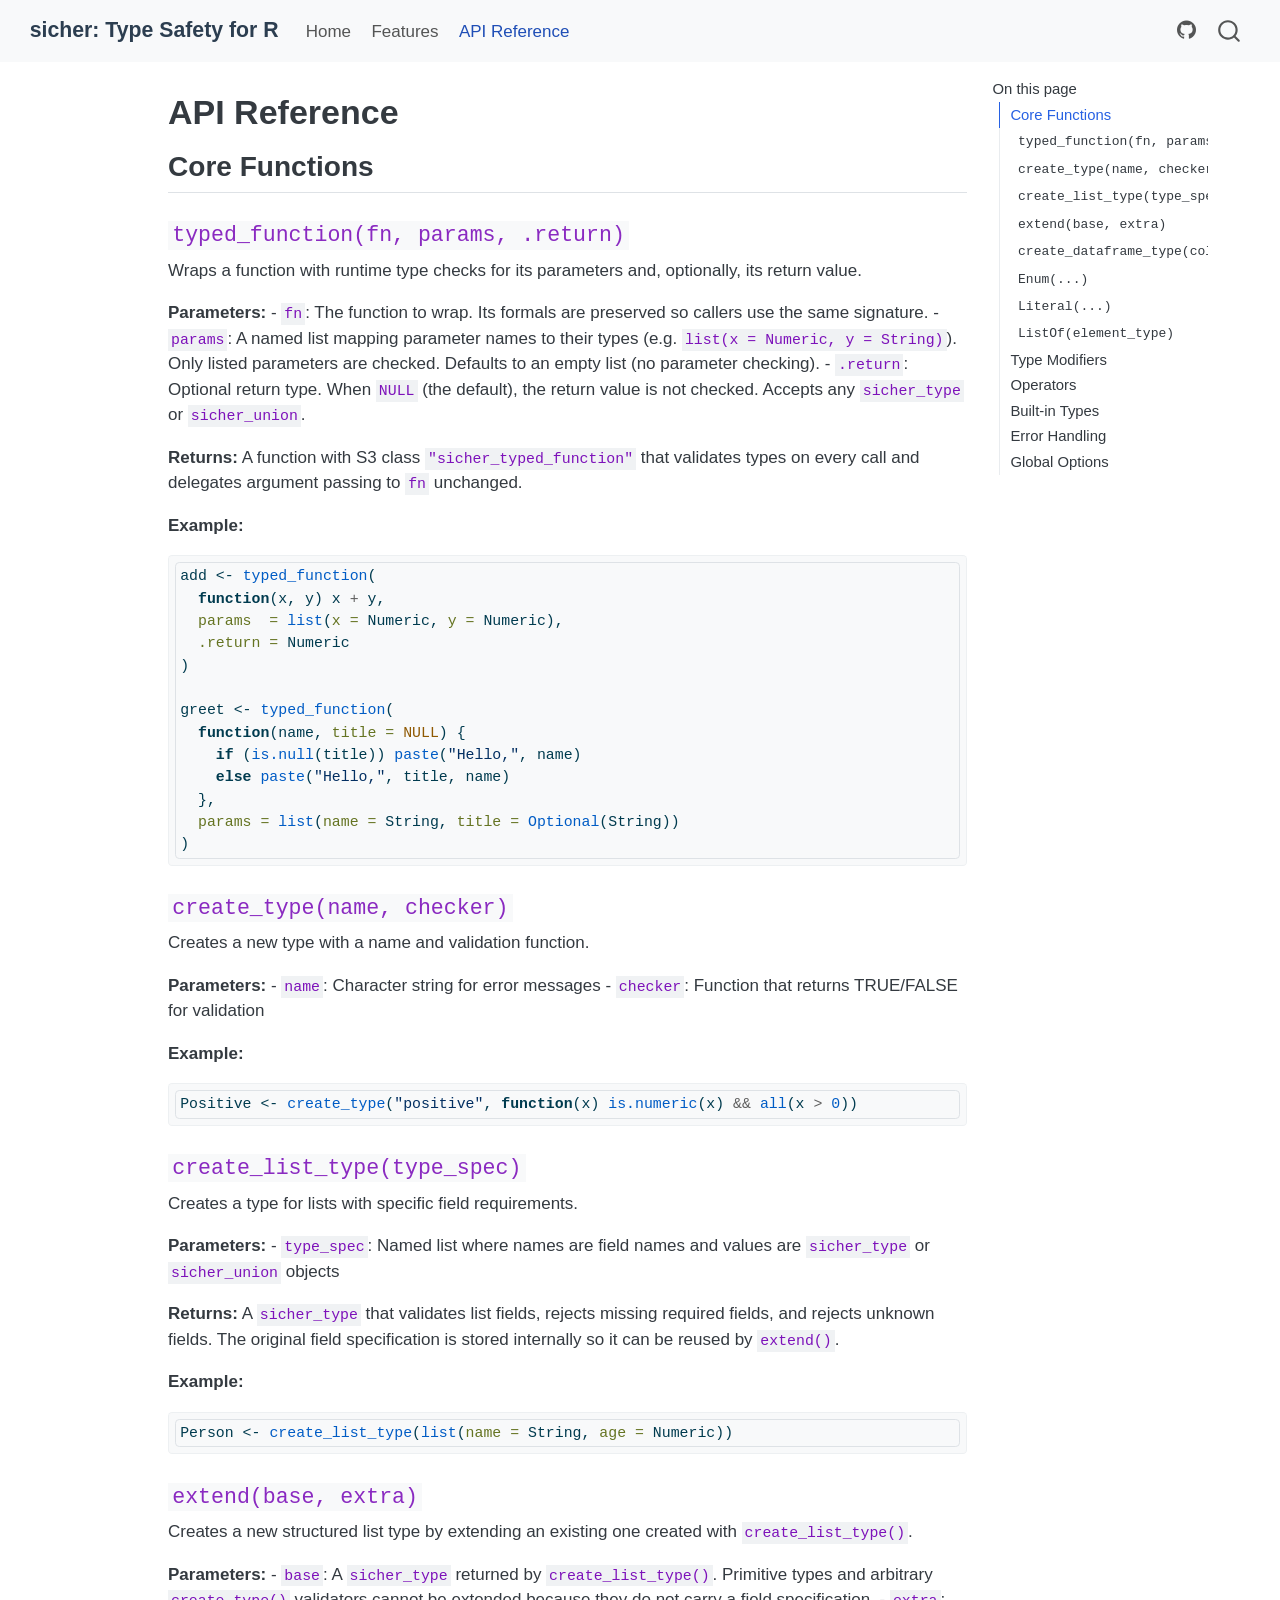
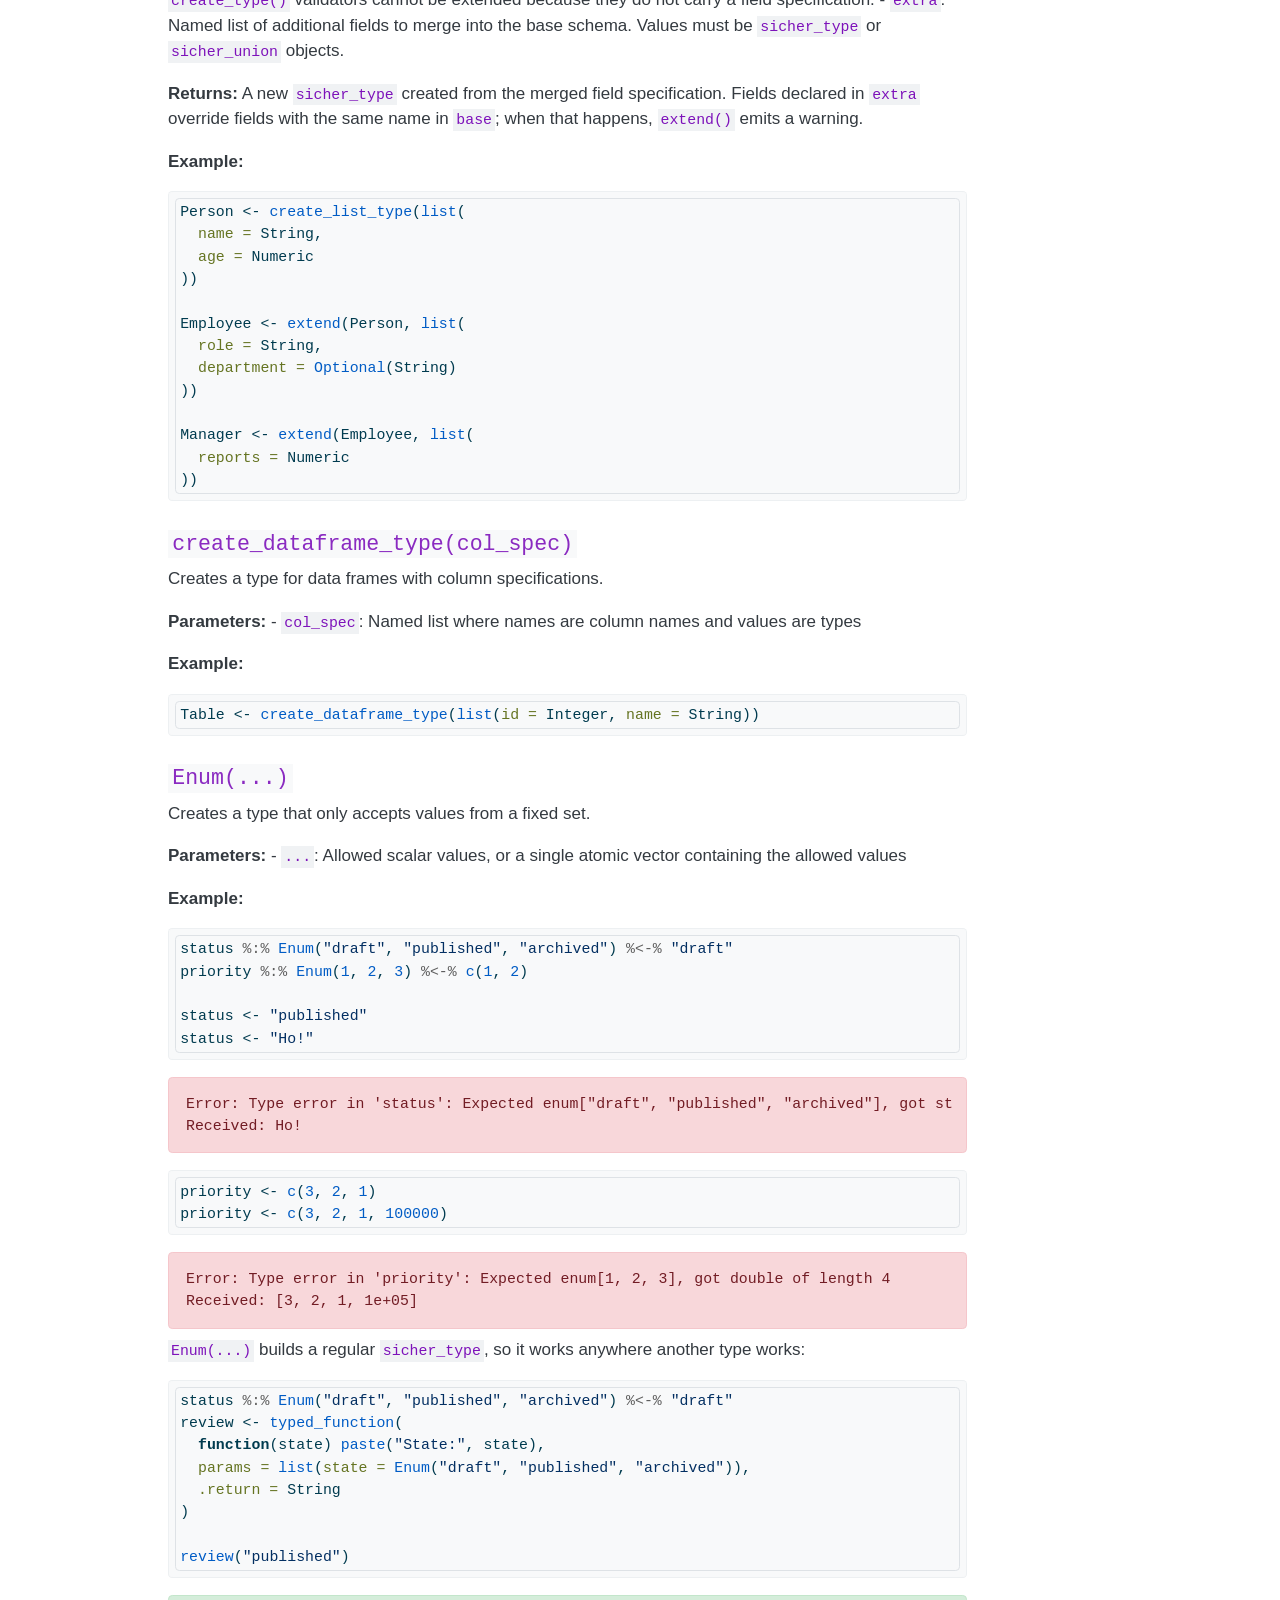
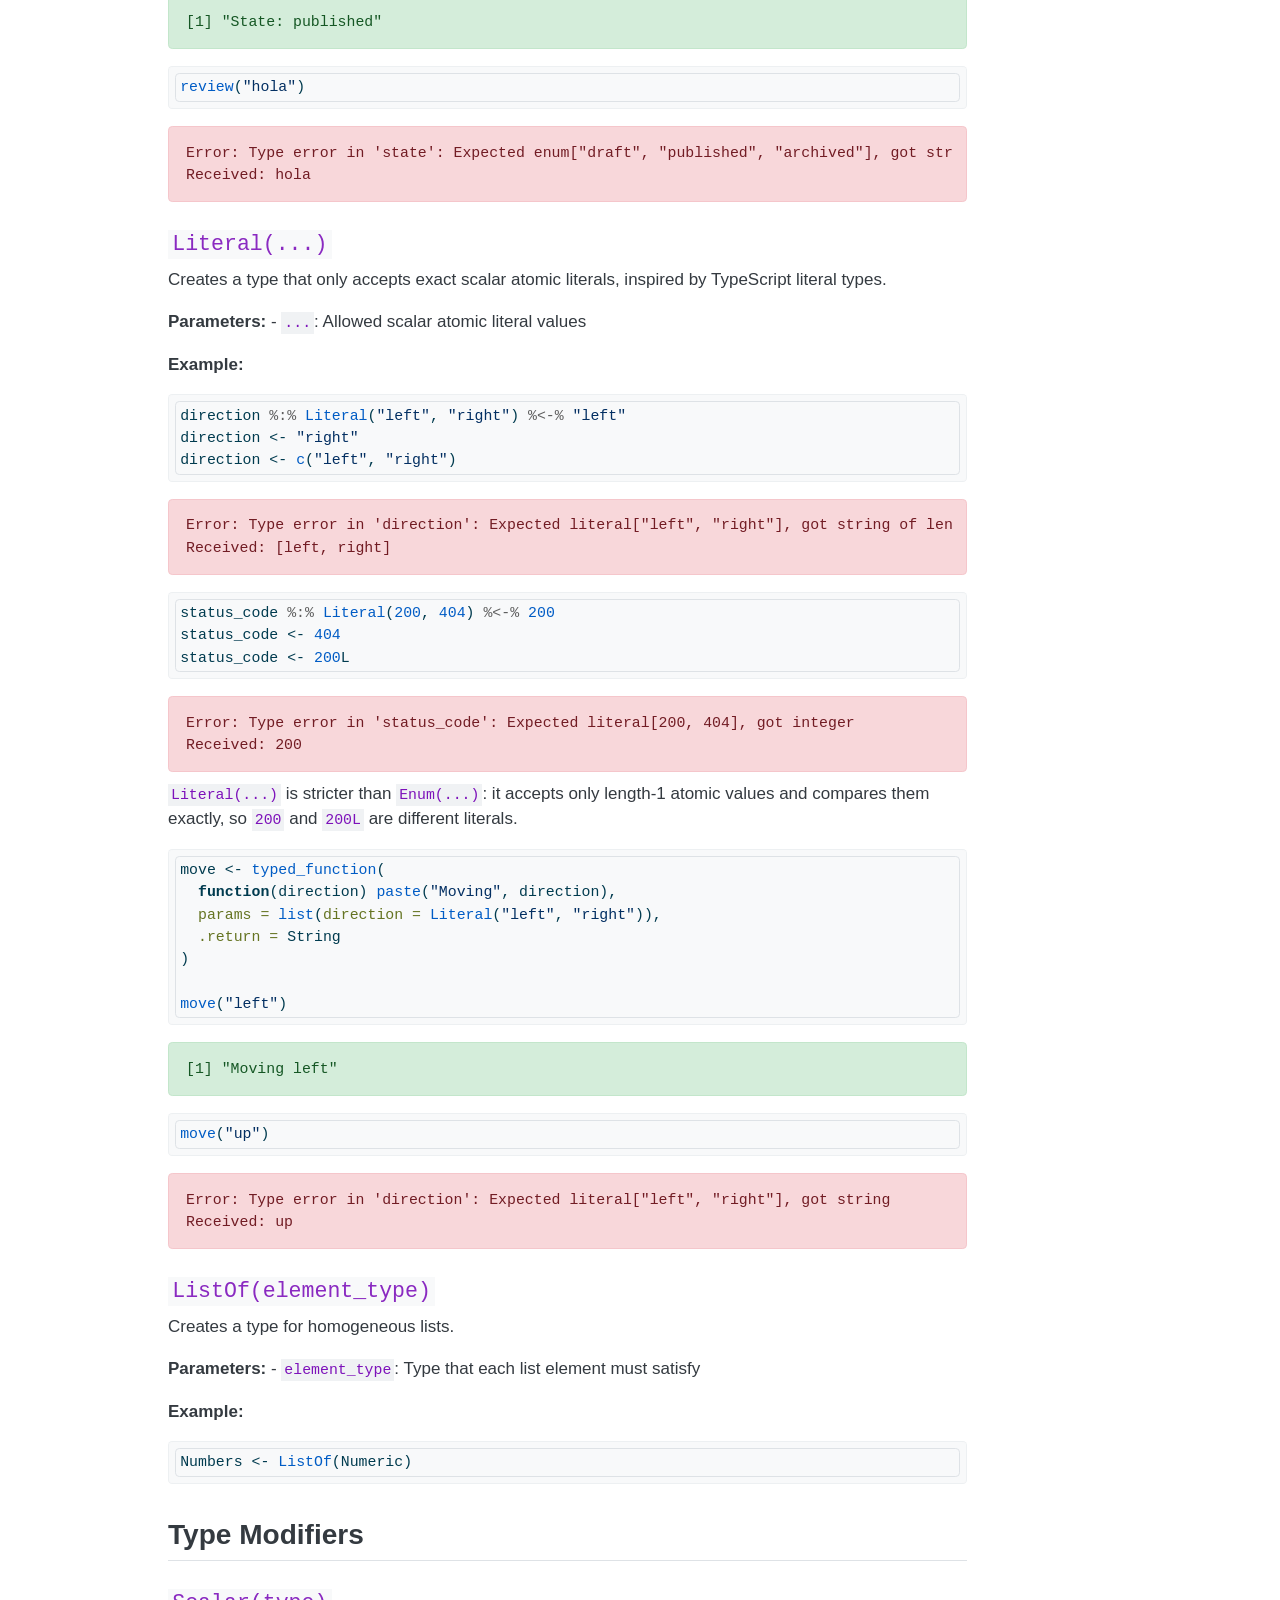
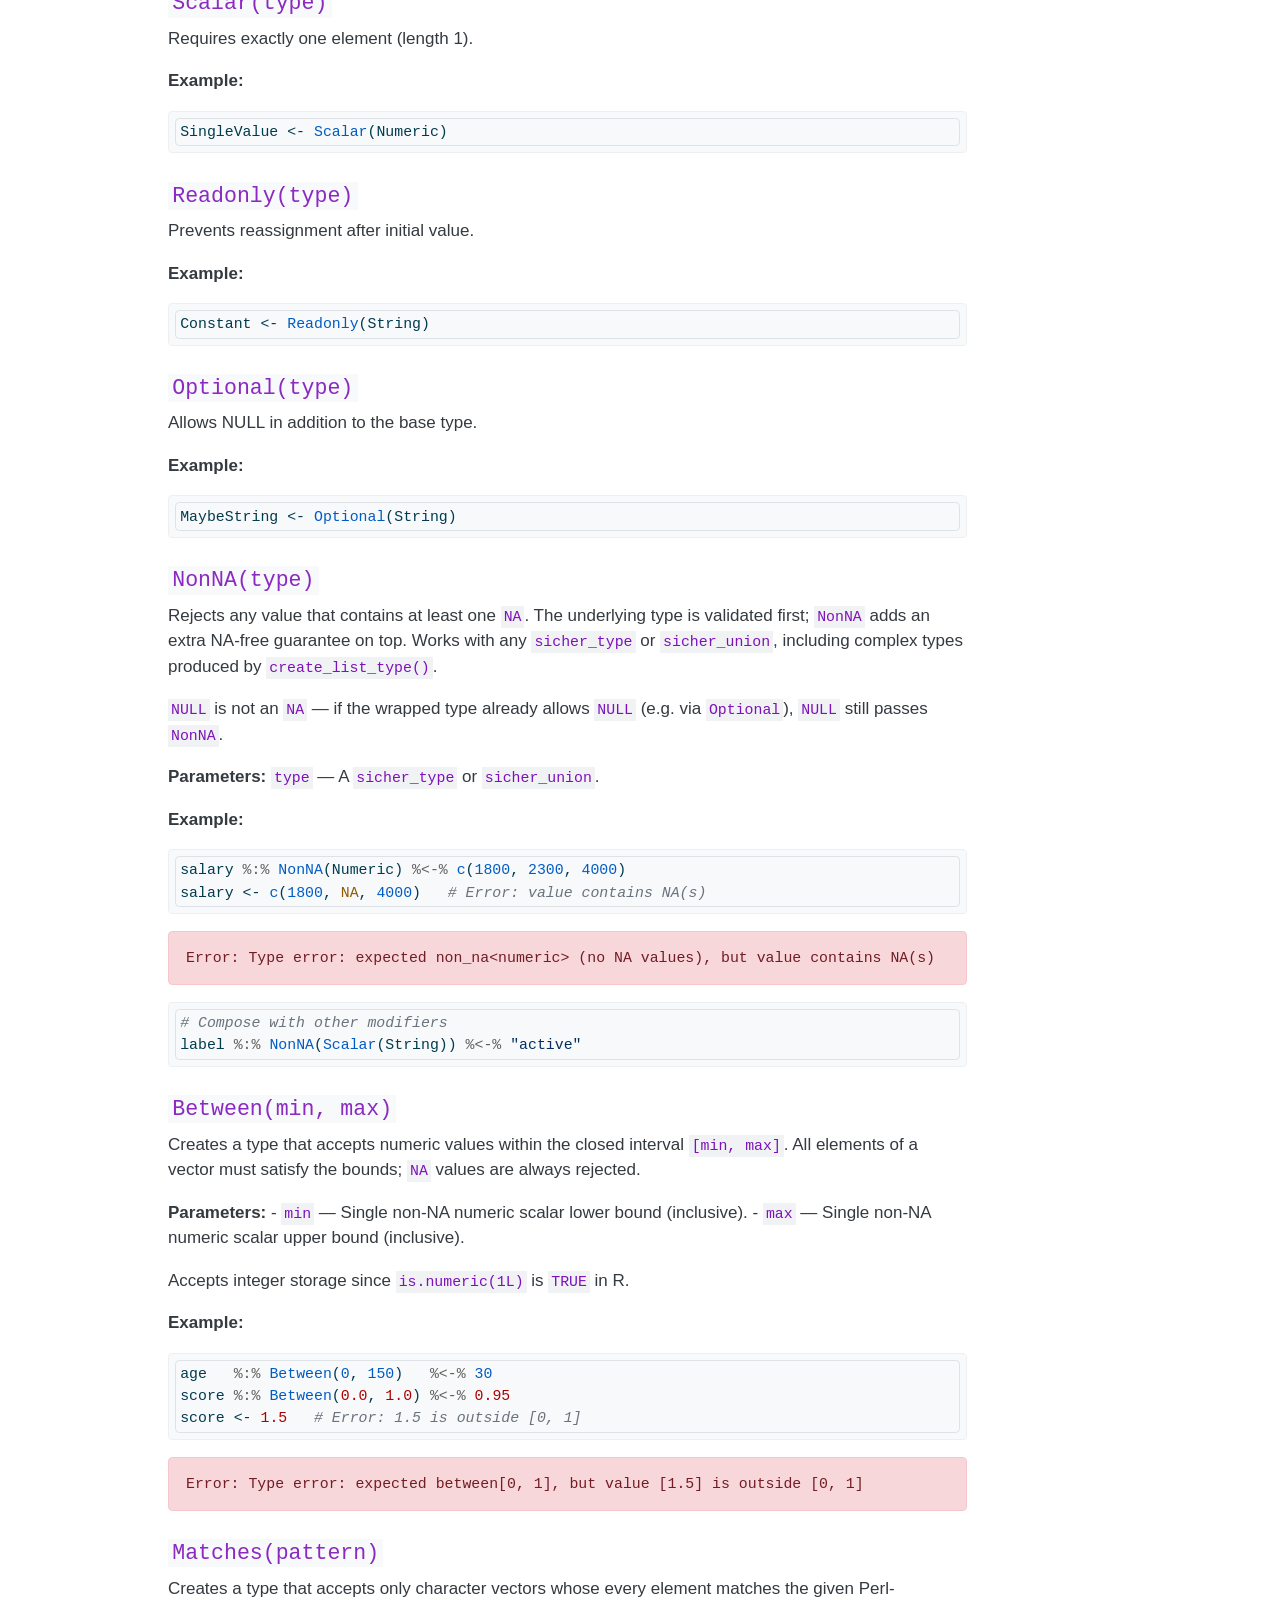
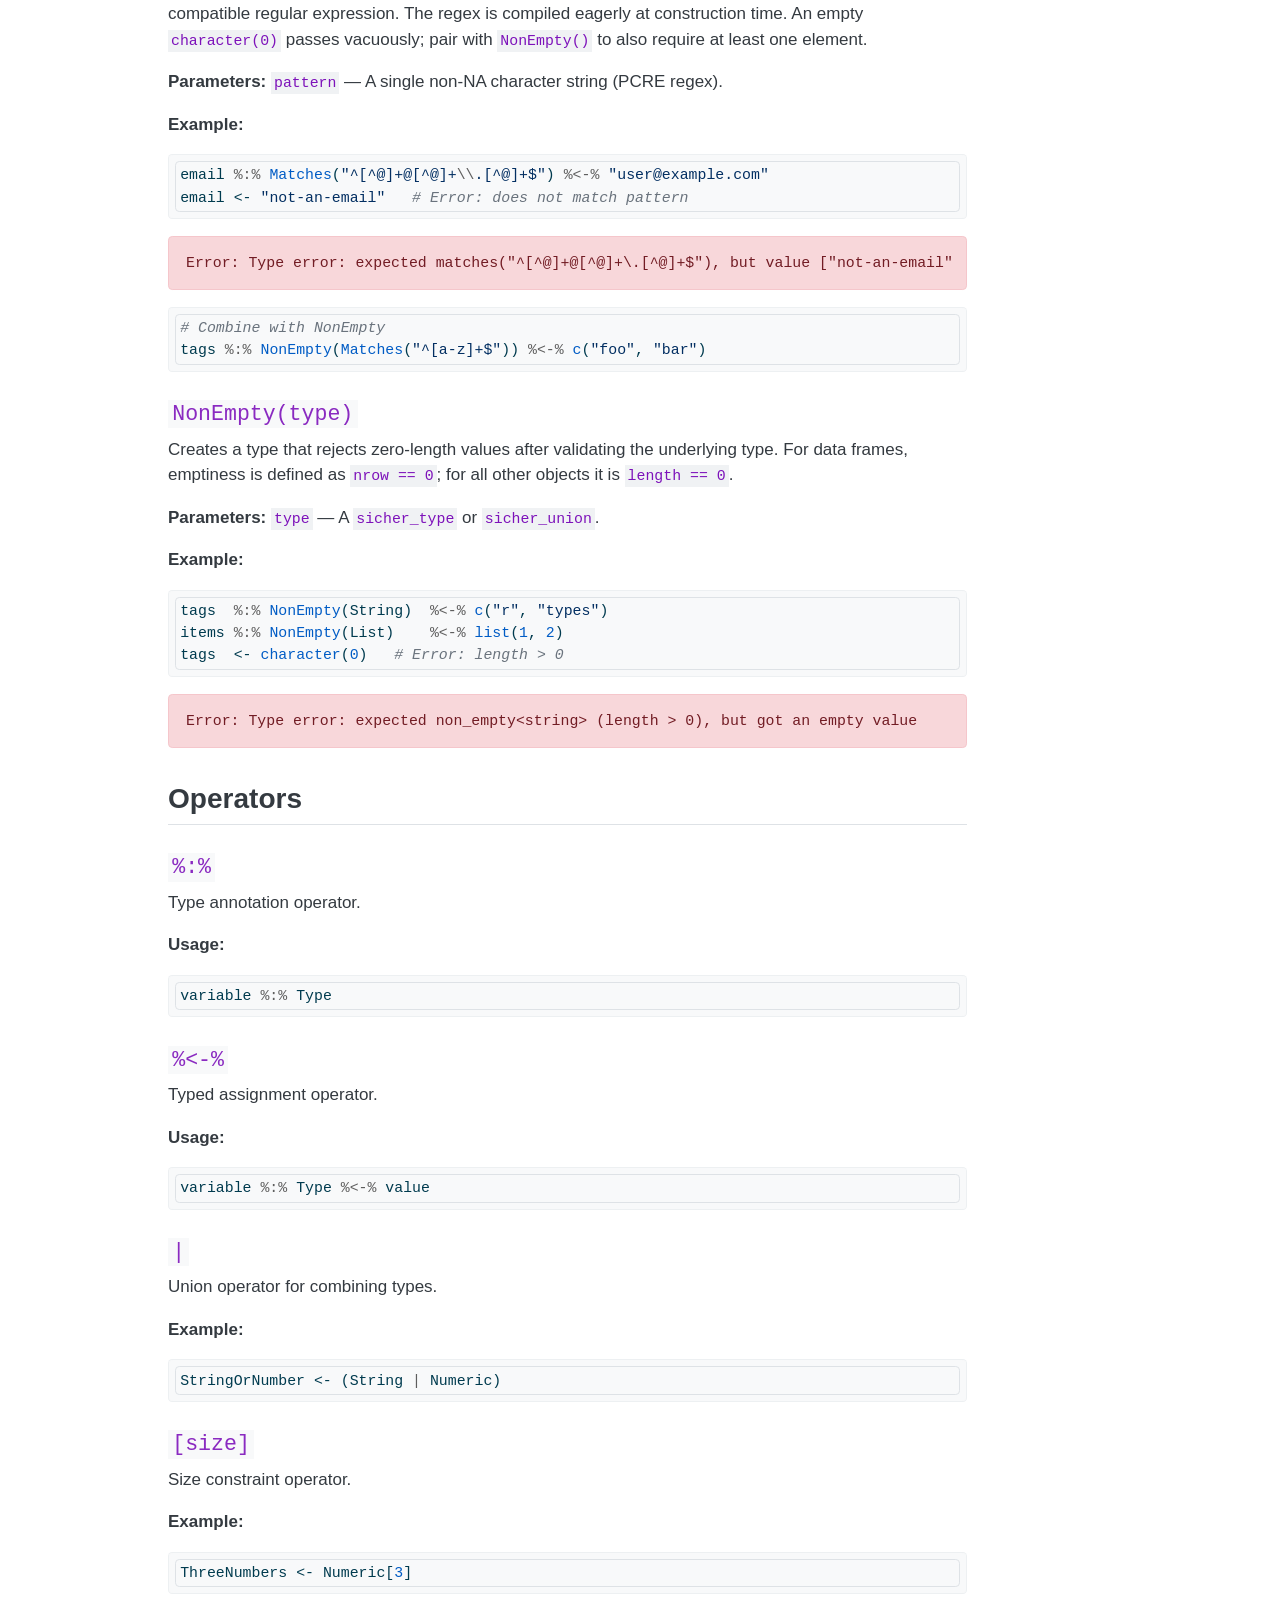
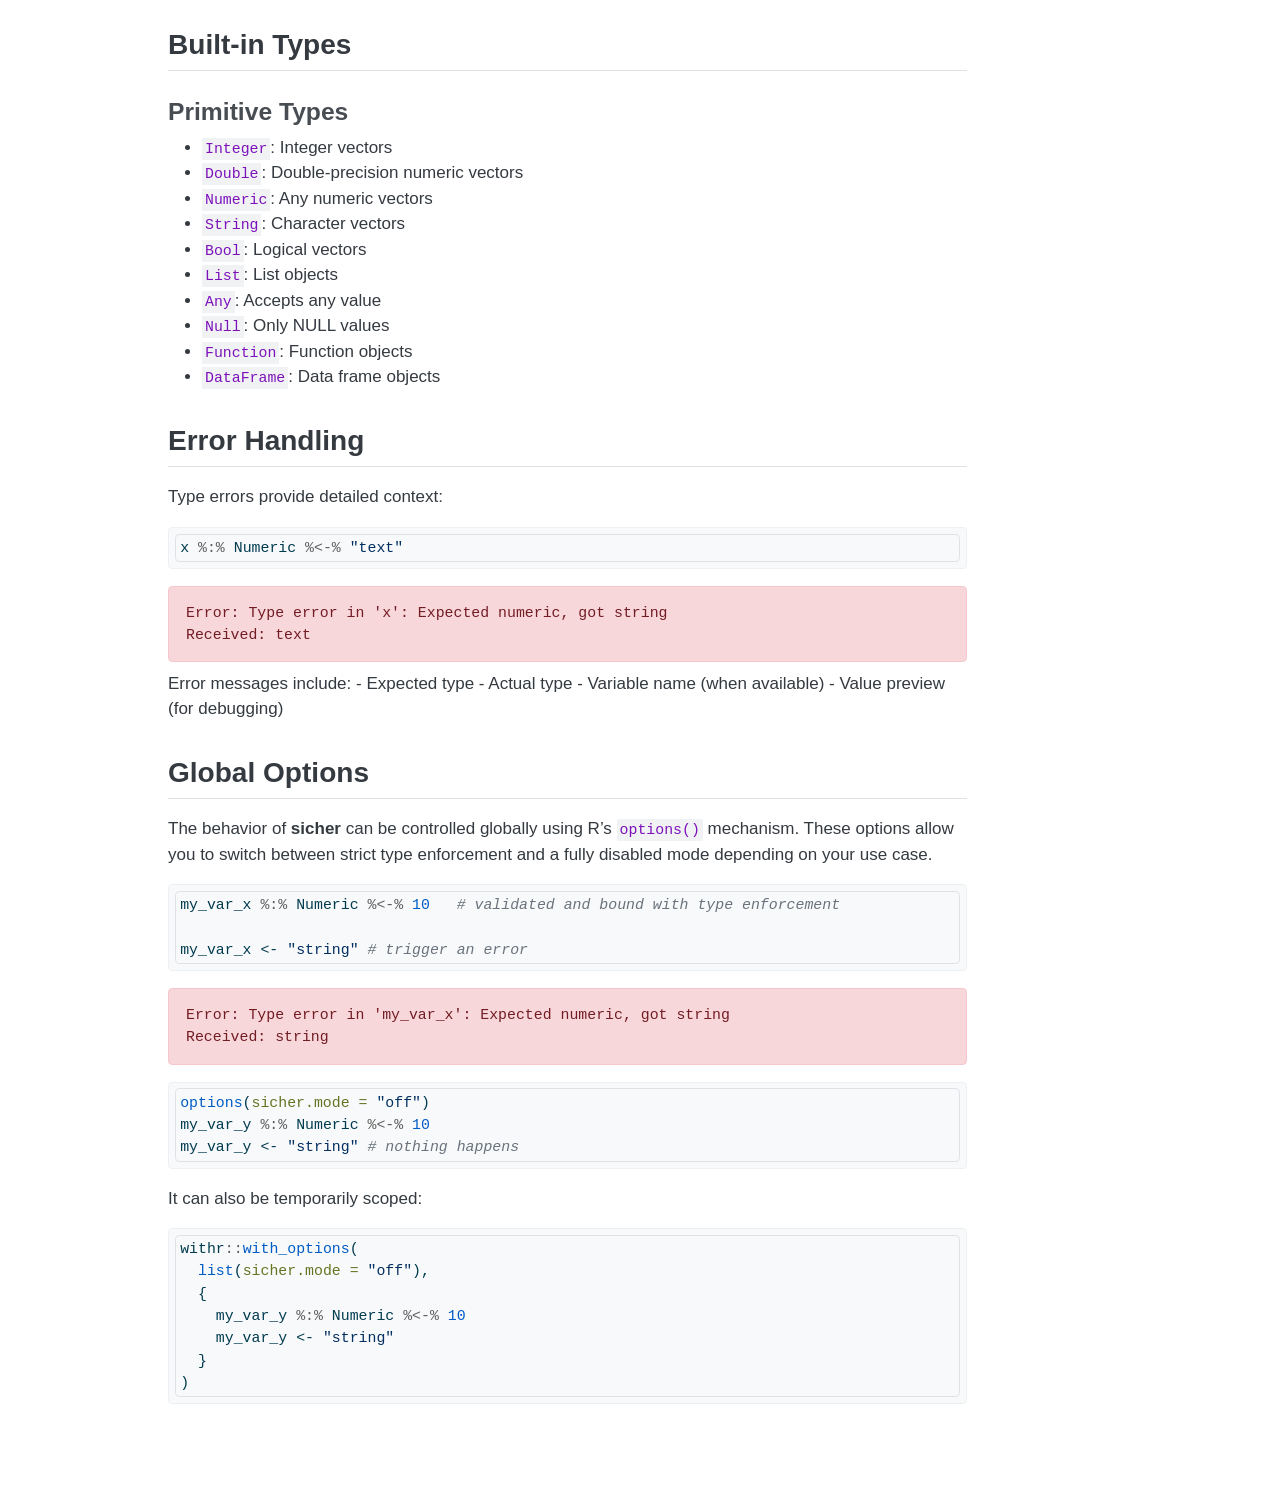
==== commit c93d9c8a: "adding NonNA, Between, Matches, NonEmpty" ====
--- a/docs/api.html
+++ b/docs/api.html
@@ -176,6 +176,10 @@
   <li><a href="#scalartype" id="toc-scalartype" class="nav-link" data-scroll-target="#scalartype"><code>Scalar(type)</code></a></li>
   <li><a href="#readonlytype" id="toc-readonlytype" class="nav-link" data-scroll-target="#readonlytype"><code>Readonly(type)</code></a></li>
   <li><a href="#optionaltype" id="toc-optionaltype" class="nav-link" data-scroll-target="#optionaltype"><code>Optional(type)</code></a></li>
+  <li><a href="#nonnatype" id="toc-nonnatype" class="nav-link" data-scroll-target="#nonnatype"><code>NonNA(type)</code></a></li>
+  <li><a href="#betweenmin-max" id="toc-betweenmin-max" class="nav-link" data-scroll-target="#betweenmin-max"><code>Between(min, max)</code></a></li>
+  <li><a href="#matchespattern" id="toc-matchespattern" class="nav-link" data-scroll-target="#matchespattern"><code>Matches(pattern)</code></a></li>
+  <li><a href="#nonemptytype" id="toc-nonemptytype" class="nav-link" data-scroll-target="#nonemptytype"><code>NonEmpty(type)</code></a></li>
   </ul></li>
   <li><a href="#operators" id="toc-operators" class="nav-link" data-scroll-target="#operators">Operators</a>
   <ul class="collapse">
@@ -407,6 +411,66 @@
 <div class="code-copy-outer-scaffold"><div class="sourceCode cell-code" id="cb25"><pre class="sourceCode r code-with-copy"><code class="sourceCode r"><span id="cb25-1"><a href="#cb25-1" aria-hidden="true" tabindex="-1"></a>MaybeString <span class="ot">&lt;-</span> <span class="fu">Optional</span>(String)</span></code></pre></div><button title="Copy to Clipboard" class="code-copy-button"><i class="bi"></i></button></div>
 </div>
 </section>
+<section id="nonnatype" class="level3">
+<h3 class="anchored" data-anchor-id="nonnatype"><code>NonNA(type)</code></h3>
+<p>Rejects any value that contains at least one <code>NA</code>. The underlying type is validated first; <code>NonNA</code> adds an extra NA-free guarantee on top. Works with any <code>sicher_type</code> or <code>sicher_union</code>, including complex types produced by <code>create_list_type()</code>.</p>
+<p><code>NULL</code> is not an <code>NA</code> — if the wrapped type already allows <code>NULL</code> (e.g.&nbsp;via <code>Optional</code>), <code>NULL</code> still passes <code>NonNA</code>.</p>
+<p><strong>Parameters:</strong> <code>type</code> — A <code>sicher_type</code> or <code>sicher_union</code>.</p>
+<p><strong>Example:</strong></p>
+<div class="cell">
+<div class="code-copy-outer-scaffold"><div class="sourceCode cell-code" id="cb26"><pre class="sourceCode r code-with-copy"><code class="sourceCode r"><span id="cb26-1"><a href="#cb26-1" aria-hidden="true" tabindex="-1"></a>salary <span class="sc">%:%</span> <span class="fu">NonNA</span>(Numeric) <span class="sc">%&lt;-%</span> <span class="fu">c</span>(<span class="dv">1800</span>, <span class="dv">2300</span>, <span class="dv">4000</span>)</span>
+<span id="cb26-2"><a href="#cb26-2" aria-hidden="true" tabindex="-1"></a>salary <span class="ot">&lt;-</span> <span class="fu">c</span>(<span class="dv">1800</span>, <span class="cn">NA</span>, <span class="dv">4000</span>)   <span class="co"># Error: value contains NA(s)</span></span></code></pre></div><button title="Copy to Clipboard" class="code-copy-button"><i class="bi"></i></button></div>
+<div class="cell-output cell-output-error">
+<pre><code>Error: Type error: expected non_na&lt;numeric&gt; (no NA values), but value contains NA(s)</code></pre>
+</div>
+<div class="code-copy-outer-scaffold"><div class="sourceCode cell-code" id="cb28"><pre class="sourceCode r code-with-copy"><code class="sourceCode r"><span id="cb28-1"><a href="#cb28-1" aria-hidden="true" tabindex="-1"></a><span class="co"># Compose with other modifiers</span></span>
+<span id="cb28-2"><a href="#cb28-2" aria-hidden="true" tabindex="-1"></a>label <span class="sc">%:%</span> <span class="fu">NonNA</span>(<span class="fu">Scalar</span>(String)) <span class="sc">%&lt;-%</span> <span class="st">"active"</span></span></code></pre></div><button title="Copy to Clipboard" class="code-copy-button"><i class="bi"></i></button></div>
+</div>
+</section>
+<section id="betweenmin-max" class="level3">
+<h3 class="anchored" data-anchor-id="betweenmin-max"><code>Between(min, max)</code></h3>
+<p>Creates a type that accepts numeric values within the closed interval <code>[min, max]</code>. All elements of a vector must satisfy the bounds; <code>NA</code> values are always rejected.</p>
+<p><strong>Parameters:</strong> - <code>min</code> — Single non-NA numeric scalar lower bound (inclusive). - <code>max</code> — Single non-NA numeric scalar upper bound (inclusive).</p>
+<p>Accepts integer storage since <code>is.numeric(1L)</code> is <code>TRUE</code> in R.</p>
+<p><strong>Example:</strong></p>
+<div class="cell">
+<div class="code-copy-outer-scaffold"><div class="sourceCode cell-code" id="cb29"><pre class="sourceCode r code-with-copy"><code class="sourceCode r"><span id="cb29-1"><a href="#cb29-1" aria-hidden="true" tabindex="-1"></a>age   <span class="sc">%:%</span> <span class="fu">Between</span>(<span class="dv">0</span>, <span class="dv">150</span>)   <span class="sc">%&lt;-%</span> <span class="dv">30</span></span>
+<span id="cb29-2"><a href="#cb29-2" aria-hidden="true" tabindex="-1"></a>score <span class="sc">%:%</span> <span class="fu">Between</span>(<span class="fl">0.0</span>, <span class="fl">1.0</span>) <span class="sc">%&lt;-%</span> <span class="fl">0.95</span></span>
+<span id="cb29-3"><a href="#cb29-3" aria-hidden="true" tabindex="-1"></a>score <span class="ot">&lt;-</span> <span class="fl">1.5</span>   <span class="co"># Error: 1.5 is outside [0, 1]</span></span></code></pre></div><button title="Copy to Clipboard" class="code-copy-button"><i class="bi"></i></button></div>
+<div class="cell-output cell-output-error">
+<pre><code>Error: Type error: expected between[0, 1], but value [1.5] is outside [0, 1]</code></pre>
+</div>
+</div>
+</section>
+<section id="matchespattern" class="level3">
+<h3 class="anchored" data-anchor-id="matchespattern"><code>Matches(pattern)</code></h3>
+<p>Creates a type that accepts only character vectors whose every element matches the given Perl-compatible regular expression. The regex is compiled eagerly at construction time. An empty <code>character(0)</code> passes vacuously; pair with <code>NonEmpty()</code> to also require at least one element.</p>
+<p><strong>Parameters:</strong> <code>pattern</code> — A single non-NA character string (PCRE regex).</p>
+<p><strong>Example:</strong></p>
+<div class="cell">
+<div class="code-copy-outer-scaffold"><div class="sourceCode cell-code" id="cb31"><pre class="sourceCode r code-with-copy"><code class="sourceCode r"><span id="cb31-1"><a href="#cb31-1" aria-hidden="true" tabindex="-1"></a>email <span class="sc">%:%</span> <span class="fu">Matches</span>(<span class="st">"^[^@]+@[^@]+</span><span class="sc">\\</span><span class="st">.[^@]+$"</span>) <span class="sc">%&lt;-%</span> <span class="st">"user@example.com"</span></span>
+<span id="cb31-2"><a href="#cb31-2" aria-hidden="true" tabindex="-1"></a>email <span class="ot">&lt;-</span> <span class="st">"not-an-email"</span>   <span class="co"># Error: does not match pattern</span></span></code></pre></div><button title="Copy to Clipboard" class="code-copy-button"><i class="bi"></i></button></div>
+<div class="cell-output cell-output-error">
+<pre><code>Error: Type error: expected matches("^[^@]+@[^@]+\.[^@]+$"), but value ["not-an-email"] does not match the pattern</code></pre>
+</div>
+<div class="code-copy-outer-scaffold"><div class="sourceCode cell-code" id="cb33"><pre class="sourceCode r code-with-copy"><code class="sourceCode r"><span id="cb33-1"><a href="#cb33-1" aria-hidden="true" tabindex="-1"></a><span class="co"># Combine with NonEmpty</span></span>
+<span id="cb33-2"><a href="#cb33-2" aria-hidden="true" tabindex="-1"></a>tags <span class="sc">%:%</span> <span class="fu">NonEmpty</span>(<span class="fu">Matches</span>(<span class="st">"^[a-z]+$"</span>)) <span class="sc">%&lt;-%</span> <span class="fu">c</span>(<span class="st">"foo"</span>, <span class="st">"bar"</span>)</span></code></pre></div><button title="Copy to Clipboard" class="code-copy-button"><i class="bi"></i></button></div>
+</div>
+</section>
+<section id="nonemptytype" class="level3">
+<h3 class="anchored" data-anchor-id="nonemptytype"><code>NonEmpty(type)</code></h3>
+<p>Creates a type that rejects zero-length values after validating the underlying type. For data frames, emptiness is defined as <code>nrow == 0</code>; for all other objects it is <code>length == 0</code>.</p>
+<p><strong>Parameters:</strong> <code>type</code> — A <code>sicher_type</code> or <code>sicher_union</code>.</p>
+<p><strong>Example:</strong></p>
+<div class="cell">
+<div class="code-copy-outer-scaffold"><div class="sourceCode cell-code" id="cb34"><pre class="sourceCode r code-with-copy"><code class="sourceCode r"><span id="cb34-1"><a href="#cb34-1" aria-hidden="true" tabindex="-1"></a>tags  <span class="sc">%:%</span> <span class="fu">NonEmpty</span>(String)  <span class="sc">%&lt;-%</span> <span class="fu">c</span>(<span class="st">"r"</span>, <span class="st">"types"</span>)</span>
+<span id="cb34-2"><a href="#cb34-2" aria-hidden="true" tabindex="-1"></a>items <span class="sc">%:%</span> <span class="fu">NonEmpty</span>(List)    <span class="sc">%&lt;-%</span> <span class="fu">list</span>(<span class="dv">1</span>, <span class="dv">2</span>)</span>
+<span id="cb34-3"><a href="#cb34-3" aria-hidden="true" tabindex="-1"></a>tags  <span class="ot">&lt;-</span> <span class="fu">character</span>(<span class="dv">0</span>)   <span class="co"># Error: length &gt; 0</span></span></code></pre></div><button title="Copy to Clipboard" class="code-copy-button"><i class="bi"></i></button></div>
+<div class="cell-output cell-output-error">
+<pre><code>Error: Type error: expected non_empty&lt;string&gt; (length &gt; 0), but got an empty value</code></pre>
+</div>
+</div>
+</section>
 </section>
 <section id="operators" class="level2">
 <h2 class="anchored" data-anchor-id="operators">Operators</h2>
@@ -414,25 +478,25 @@
 <h3 class="anchored" data-anchor-id="section"><code>%:%</code></h3>
 <p>Type annotation operator.</p>
 <p><strong>Usage:</strong></p>
-<div class="code-copy-outer-scaffold"><div class="sourceCode" id="cb26"><pre class="sourceCode r code-with-copy"><code class="sourceCode r"><span id="cb26-1"><a href="#cb26-1" aria-hidden="true" tabindex="-1"></a>variable <span class="sc">%:%</span> Type</span></code></pre></div><button title="Copy to Clipboard" class="code-copy-button"><i class="bi"></i></button></div>
+<div class="code-copy-outer-scaffold"><div class="sourceCode" id="cb36"><pre class="sourceCode r code-with-copy"><code class="sourceCode r"><span id="cb36-1"><a href="#cb36-1" aria-hidden="true" tabindex="-1"></a>variable <span class="sc">%:%</span> Type</span></code></pre></div><button title="Copy to Clipboard" class="code-copy-button"><i class="bi"></i></button></div>
 </section>
 <section id="section-1" class="level3">
 <h3 class="anchored" data-anchor-id="section-1"><code>%&lt;-%</code></h3>
 <p>Typed assignment operator.</p>
 <p><strong>Usage:</strong></p>
-<div class="code-copy-outer-scaffold"><div class="sourceCode" id="cb27"><pre class="sourceCode r code-with-copy"><code class="sourceCode r"><span id="cb27-1"><a href="#cb27-1" aria-hidden="true" tabindex="-1"></a>variable <span class="sc">%:%</span> Type <span class="sc">%&lt;-%</span> value</span></code></pre></div><button title="Copy to Clipboard" class="code-copy-button"><i class="bi"></i></button></div>
+<div class="code-copy-outer-scaffold"><div class="sourceCode" id="cb37"><pre class="sourceCode r code-with-copy"><code class="sourceCode r"><span id="cb37-1"><a href="#cb37-1" aria-hidden="true" tabindex="-1"></a>variable <span class="sc">%:%</span> Type <span class="sc">%&lt;-%</span> value</span></code></pre></div><button title="Copy to Clipboard" class="code-copy-button"><i class="bi"></i></button></div>
 </section>
 <section id="section-2" class="level3">
 <h3 class="anchored" data-anchor-id="section-2"><code>|</code></h3>
 <p>Union operator for combining types.</p>
 <p><strong>Example:</strong></p>
-<div class="code-copy-outer-scaffold"><div class="sourceCode" id="cb28"><pre class="sourceCode r code-with-copy"><code class="sourceCode r"><span id="cb28-1"><a href="#cb28-1" aria-hidden="true" tabindex="-1"></a>StringOrNumber <span class="ot">&lt;-</span> (String <span class="sc">|</span> Numeric)</span></code></pre></div><button title="Copy to Clipboard" class="code-copy-button"><i class="bi"></i></button></div>
+<div class="code-copy-outer-scaffold"><div class="sourceCode" id="cb38"><pre class="sourceCode r code-with-copy"><code class="sourceCode r"><span id="cb38-1"><a href="#cb38-1" aria-hidden="true" tabindex="-1"></a>StringOrNumber <span class="ot">&lt;-</span> (String <span class="sc">|</span> Numeric)</span></code></pre></div><button title="Copy to Clipboard" class="code-copy-button"><i class="bi"></i></button></div>
 </section>
 <section id="size" class="level3">
 <h3 class="anchored" data-anchor-id="size"><code>[size]</code></h3>
 <p>Size constraint operator.</p>
 <p><strong>Example:</strong></p>
-<div class="code-copy-outer-scaffold"><div class="sourceCode" id="cb29"><pre class="sourceCode r code-with-copy"><code class="sourceCode r"><span id="cb29-1"><a href="#cb29-1" aria-hidden="true" tabindex="-1"></a>ThreeNumbers <span class="ot">&lt;-</span> Numeric[<span class="dv">3</span>]</span></code></pre></div><button title="Copy to Clipboard" class="code-copy-button"><i class="bi"></i></button></div>
+<div class="code-copy-outer-scaffold"><div class="sourceCode" id="cb39"><pre class="sourceCode r code-with-copy"><code class="sourceCode r"><span id="cb39-1"><a href="#cb39-1" aria-hidden="true" tabindex="-1"></a>ThreeNumbers <span class="ot">&lt;-</span> Numeric[<span class="dv">3</span>]</span></code></pre></div><button title="Copy to Clipboard" class="code-copy-button"><i class="bi"></i></button></div>
 </section>
 </section>
 <section id="built-in-types" class="level2">
@@ -457,7 +521,7 @@
 <h2 class="anchored" data-anchor-id="error-handling">Error Handling</h2>
 <p>Type errors provide detailed context:</p>
 <div class="cell">
-<div class="code-copy-outer-scaffold"><div class="sourceCode cell-code" id="cb30"><pre class="sourceCode r code-with-copy"><code class="sourceCode r"><span id="cb30-1"><a href="#cb30-1" aria-hidden="true" tabindex="-1"></a>x <span class="sc">%:%</span> Numeric <span class="sc">%&lt;-%</span> <span class="st">"text"</span></span></code></pre></div><button title="Copy to Clipboard" class="code-copy-button"><i class="bi"></i></button></div>
+<div class="code-copy-outer-scaffold"><div class="sourceCode cell-code" id="cb40"><pre class="sourceCode r code-with-copy"><code class="sourceCode r"><span id="cb40-1"><a href="#cb40-1" aria-hidden="true" tabindex="-1"></a>x <span class="sc">%:%</span> Numeric <span class="sc">%&lt;-%</span> <span class="st">"text"</span></span></code></pre></div><button title="Copy to Clipboard" class="code-copy-button"><i class="bi"></i></button></div>
 <div class="cell-output cell-output-error">
 <pre><code>Error: Type error in 'x': Expected numeric, got string
 Received: text</code></pre>
@@ -469,28 +533,28 @@
 <h2 class="anchored" data-anchor-id="global-options">Global Options</h2>
 <p>The behavior of <strong>sicher</strong> can be controlled globally using R’s <code>options()</code> mechanism. These options allow you to switch between strict type enforcement and a fully disabled mode depending on your use case.</p>
 <div class="cell">
-<div class="code-copy-outer-scaffold"><div class="sourceCode cell-code" id="cb32"><pre class="sourceCode r code-with-copy"><code class="sourceCode r"><span id="cb32-1"><a href="#cb32-1" aria-hidden="true" tabindex="-1"></a>my_var_x <span class="sc">%:%</span> Numeric <span class="sc">%&lt;-%</span> <span class="dv">10</span>   <span class="co"># validated and bound with type enforcement</span></span>
-<span id="cb32-2"><a href="#cb32-2" aria-hidden="true" tabindex="-1"></a></span>
-<span id="cb32-3"><a href="#cb32-3" aria-hidden="true" tabindex="-1"></a>my_var_x <span class="ot">&lt;-</span> <span class="st">"string"</span> <span class="co"># trigger an error</span></span></code></pre></div><button title="Copy to Clipboard" class="code-copy-button"><i class="bi"></i></button></div>
+<div class="code-copy-outer-scaffold"><div class="sourceCode cell-code" id="cb42"><pre class="sourceCode r code-with-copy"><code class="sourceCode r"><span id="cb42-1"><a href="#cb42-1" aria-hidden="true" tabindex="-1"></a>my_var_x <span class="sc">%:%</span> Numeric <span class="sc">%&lt;-%</span> <span class="dv">10</span>   <span class="co"># validated and bound with type enforcement</span></span>
+<span id="cb42-2"><a href="#cb42-2" aria-hidden="true" tabindex="-1"></a></span>
+<span id="cb42-3"><a href="#cb42-3" aria-hidden="true" tabindex="-1"></a>my_var_x <span class="ot">&lt;-</span> <span class="st">"string"</span> <span class="co"># trigger an error</span></span></code></pre></div><button title="Copy to Clipboard" class="code-copy-button"><i class="bi"></i></button></div>
 <div class="cell-output cell-output-error">
 <pre><code>Error: Type error in 'my_var_x': Expected numeric, got string
 Received: string</code></pre>
 </div>
 </div>
 <div class="cell">
-<div class="code-copy-outer-scaffold"><div class="sourceCode cell-code" id="cb34"><pre class="sourceCode r code-with-copy"><code class="sourceCode r"><span id="cb34-1"><a href="#cb34-1" aria-hidden="true" tabindex="-1"></a><span class="fu">options</span>(<span class="at">sicher.mode =</span> <span class="st">"off"</span>)</span>
-<span id="cb34-2"><a href="#cb34-2" aria-hidden="true" tabindex="-1"></a>my_var_y <span class="sc">%:%</span> Numeric <span class="sc">%&lt;-%</span> <span class="dv">10</span> </span>
-<span id="cb34-3"><a href="#cb34-3" aria-hidden="true" tabindex="-1"></a>my_var_y <span class="ot">&lt;-</span> <span class="st">"string"</span> <span class="co"># nothing happens</span></span></code></pre></div><button title="Copy to Clipboard" class="code-copy-button"><i class="bi"></i></button></div>
+<div class="code-copy-outer-scaffold"><div class="sourceCode cell-code" id="cb44"><pre class="sourceCode r code-with-copy"><code class="sourceCode r"><span id="cb44-1"><a href="#cb44-1" aria-hidden="true" tabindex="-1"></a><span class="fu">options</span>(<span class="at">sicher.mode =</span> <span class="st">"off"</span>)</span>
+<span id="cb44-2"><a href="#cb44-2" aria-hidden="true" tabindex="-1"></a>my_var_y <span class="sc">%:%</span> Numeric <span class="sc">%&lt;-%</span> <span class="dv">10</span> </span>
+<span id="cb44-3"><a href="#cb44-3" aria-hidden="true" tabindex="-1"></a>my_var_y <span class="ot">&lt;-</span> <span class="st">"string"</span> <span class="co"># nothing happens</span></span></code></pre></div><button title="Copy to Clipboard" class="code-copy-button"><i class="bi"></i></button></div>
 </div>
 <p>It can also be temporarily scoped:</p>
 <div class="cell">
-<div class="code-copy-outer-scaffold"><div class="sourceCode cell-code" id="cb35"><pre class="sourceCode r code-with-copy"><code class="sourceCode r"><span id="cb35-1"><a href="#cb35-1" aria-hidden="true" tabindex="-1"></a>withr<span class="sc">::</span><span class="fu">with_options</span>(</span>
-<span id="cb35-2"><a href="#cb35-2" aria-hidden="true" tabindex="-1"></a>  <span class="fu">list</span>(<span class="at">sicher.mode =</span> <span class="st">"off"</span>),</span>
-<span id="cb35-3"><a href="#cb35-3" aria-hidden="true" tabindex="-1"></a>  {</span>
-<span id="cb35-4"><a href="#cb35-4" aria-hidden="true" tabindex="-1"></a>    my_var_y <span class="sc">%:%</span> Numeric <span class="sc">%&lt;-%</span> <span class="dv">10</span></span>
-<span id="cb35-5"><a href="#cb35-5" aria-hidden="true" tabindex="-1"></a>    my_var_y <span class="ot">&lt;-</span> <span class="st">"string"</span></span>
-<span id="cb35-6"><a href="#cb35-6" aria-hidden="true" tabindex="-1"></a>  }</span>
-<span id="cb35-7"><a href="#cb35-7" aria-hidden="true" tabindex="-1"></a>)</span></code></pre></div><button title="Copy to Clipboard" class="code-copy-button"><i class="bi"></i></button></div>
+<div class="code-copy-outer-scaffold"><div class="sourceCode cell-code" id="cb45"><pre class="sourceCode r code-with-copy"><code class="sourceCode r"><span id="cb45-1"><a href="#cb45-1" aria-hidden="true" tabindex="-1"></a>withr<span class="sc">::</span><span class="fu">with_options</span>(</span>
+<span id="cb45-2"><a href="#cb45-2" aria-hidden="true" tabindex="-1"></a>  <span class="fu">list</span>(<span class="at">sicher.mode =</span> <span class="st">"off"</span>),</span>
+<span id="cb45-3"><a href="#cb45-3" aria-hidden="true" tabindex="-1"></a>  {</span>
+<span id="cb45-4"><a href="#cb45-4" aria-hidden="true" tabindex="-1"></a>    my_var_y <span class="sc">%:%</span> Numeric <span class="sc">%&lt;-%</span> <span class="dv">10</span></span>
+<span id="cb45-5"><a href="#cb45-5" aria-hidden="true" tabindex="-1"></a>    my_var_y <span class="ot">&lt;-</span> <span class="st">"string"</span></span>
+<span id="cb45-6"><a href="#cb45-6" aria-hidden="true" tabindex="-1"></a>  }</span>
+<span id="cb45-7"><a href="#cb45-7" aria-hidden="true" tabindex="-1"></a>)</span></code></pre></div><button title="Copy to Clipboard" class="code-copy-button"><i class="bi"></i></button></div>
 </div>
 
 
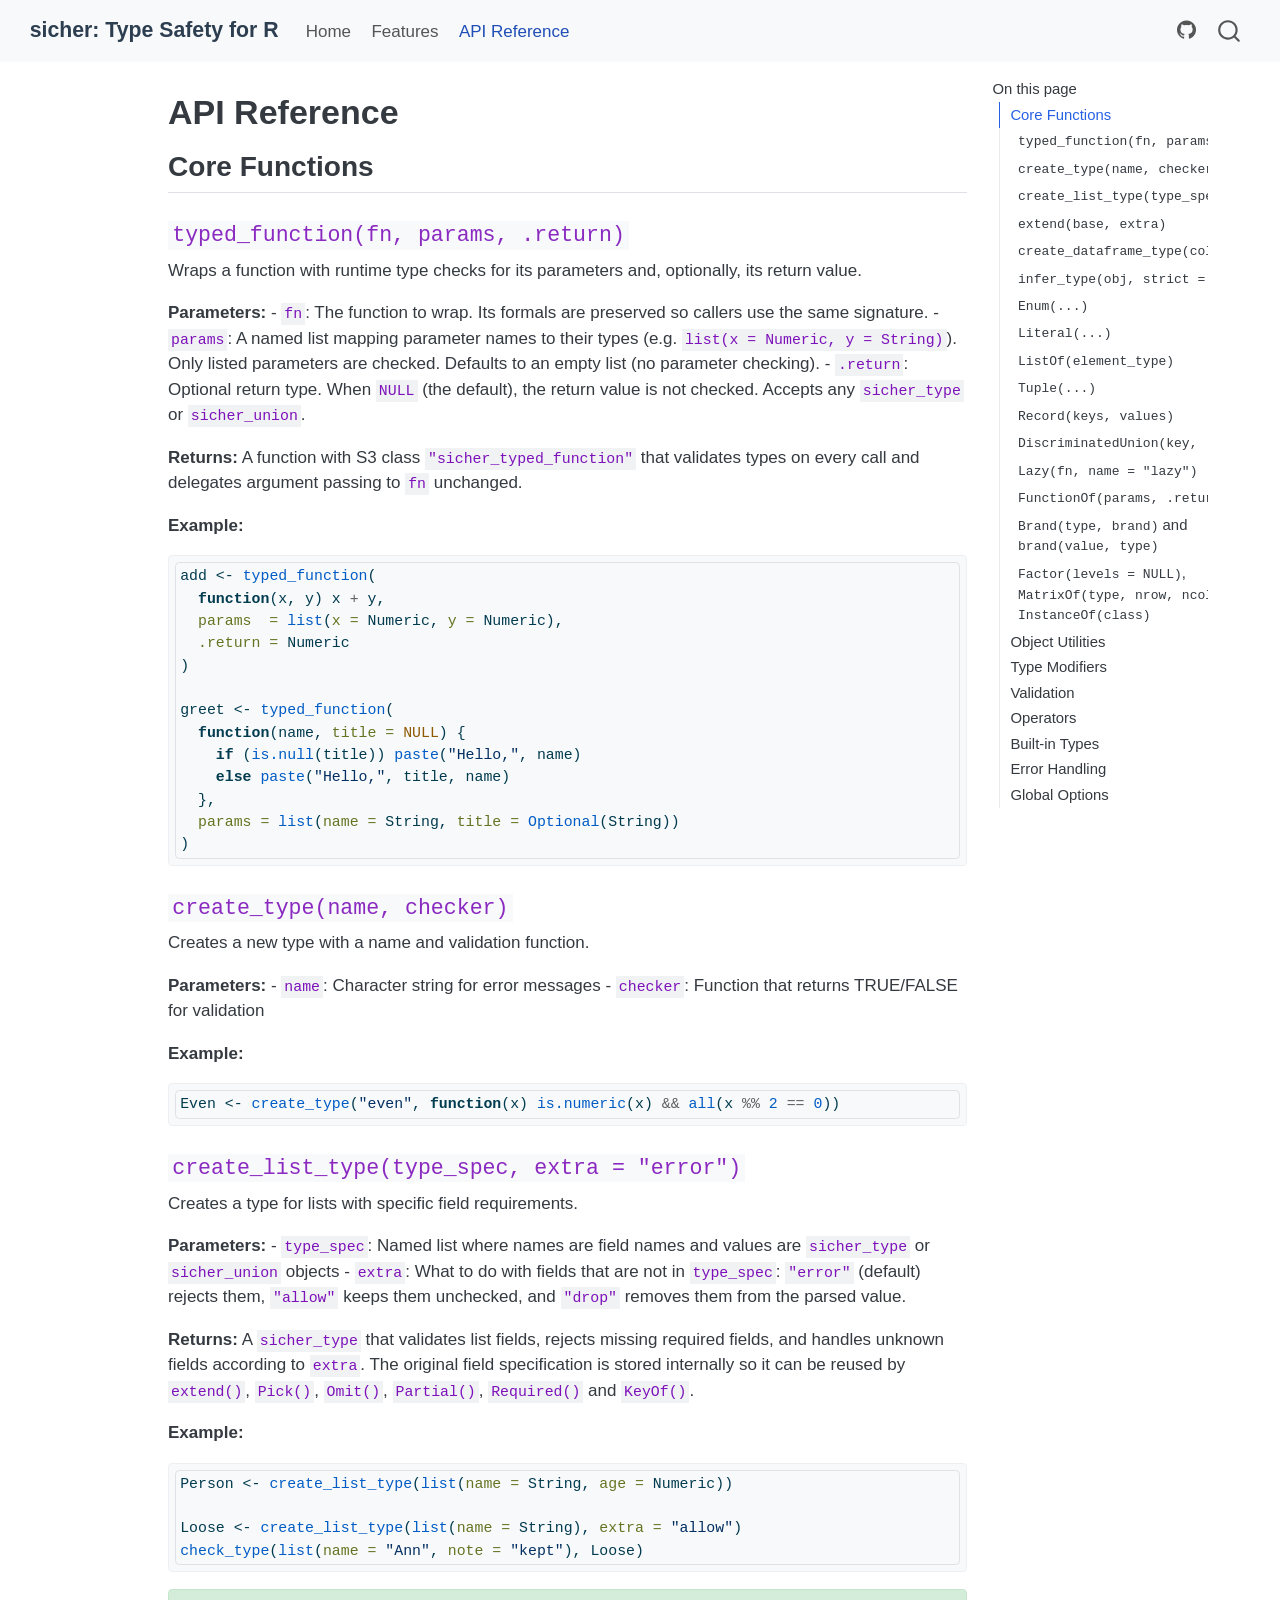
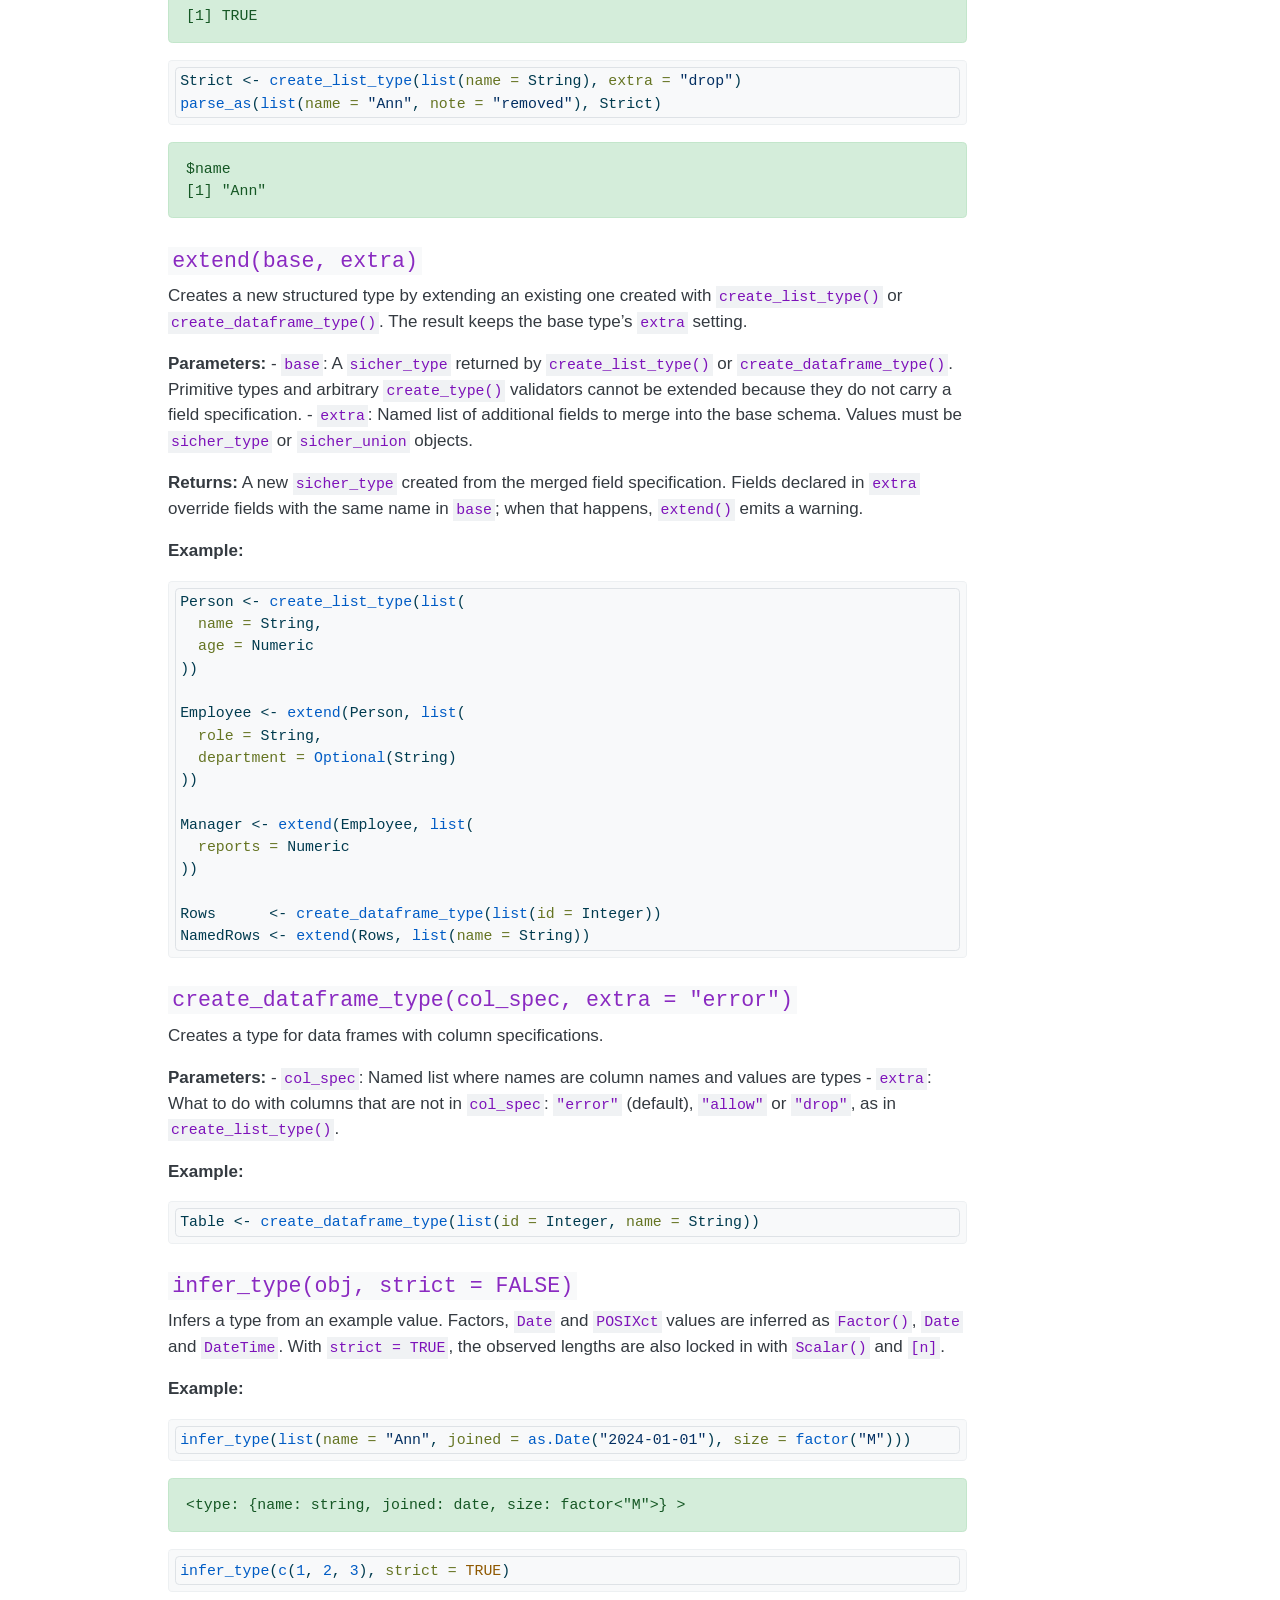
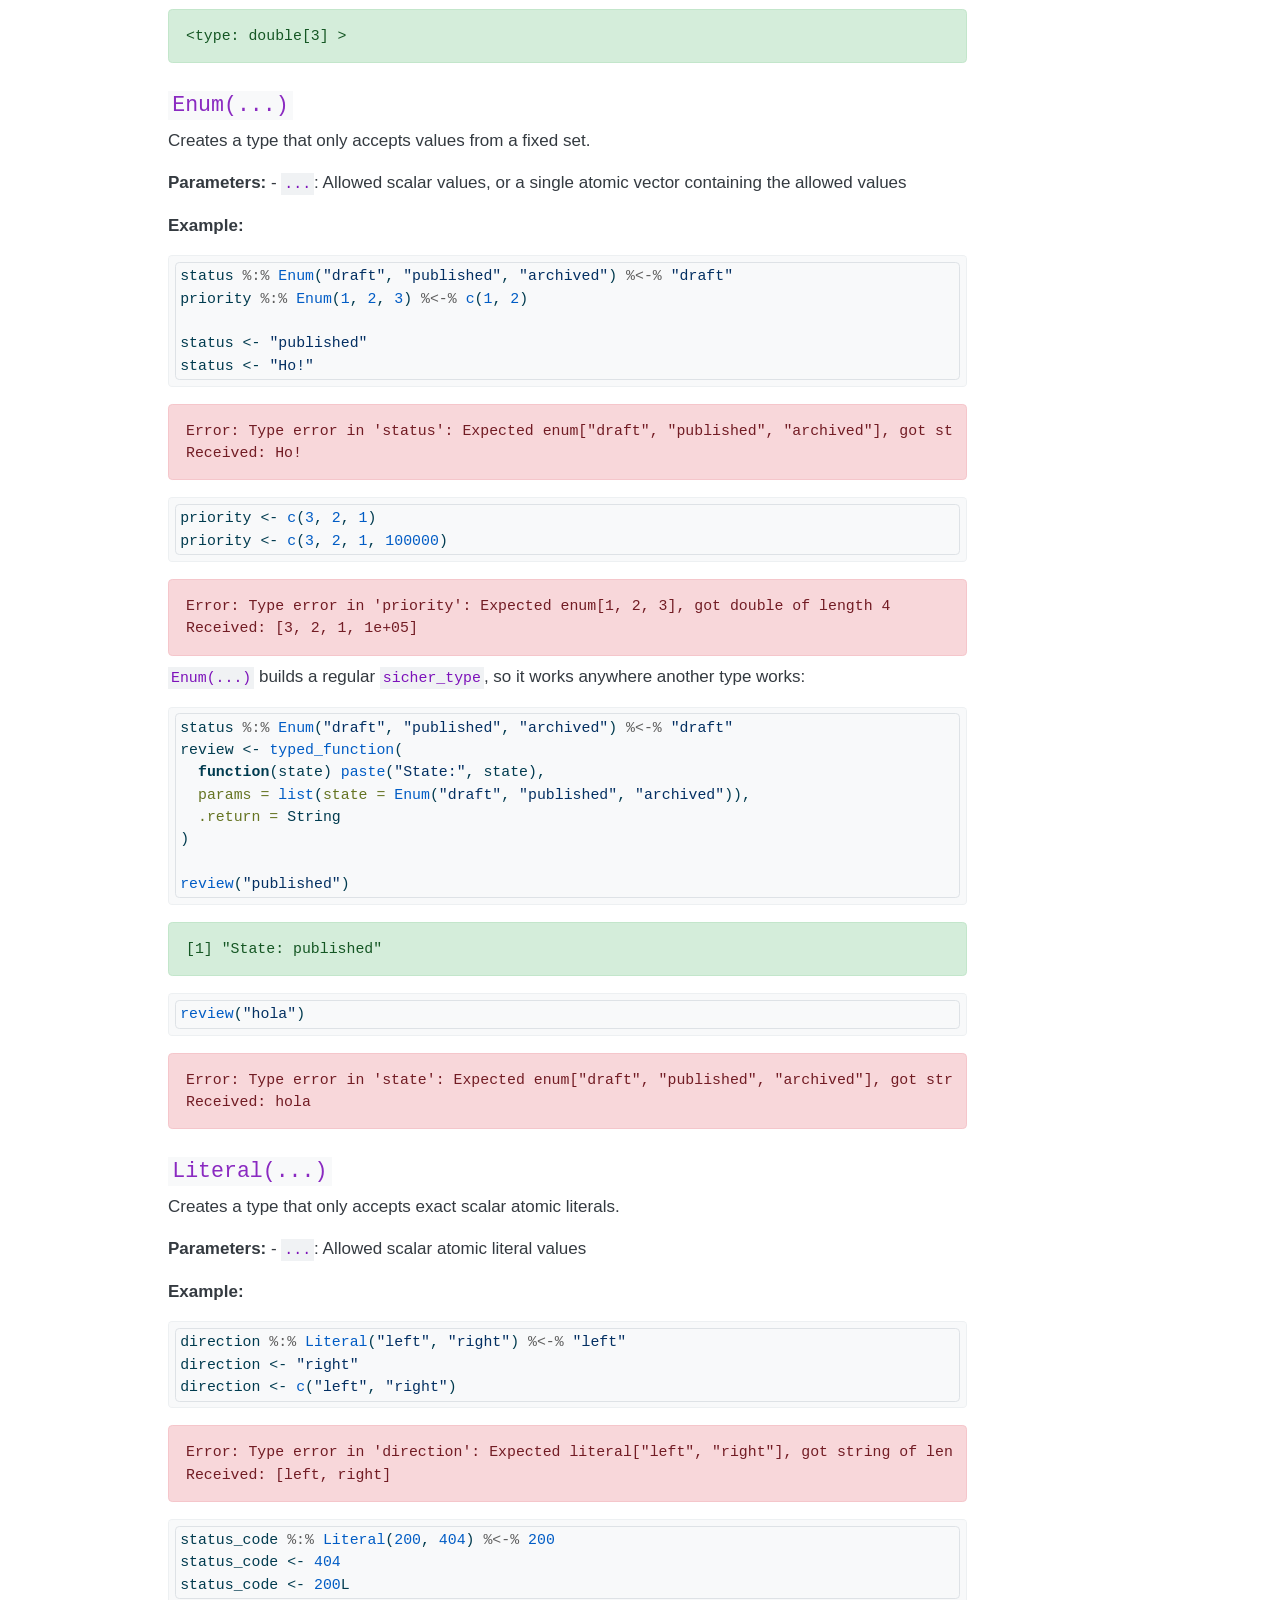
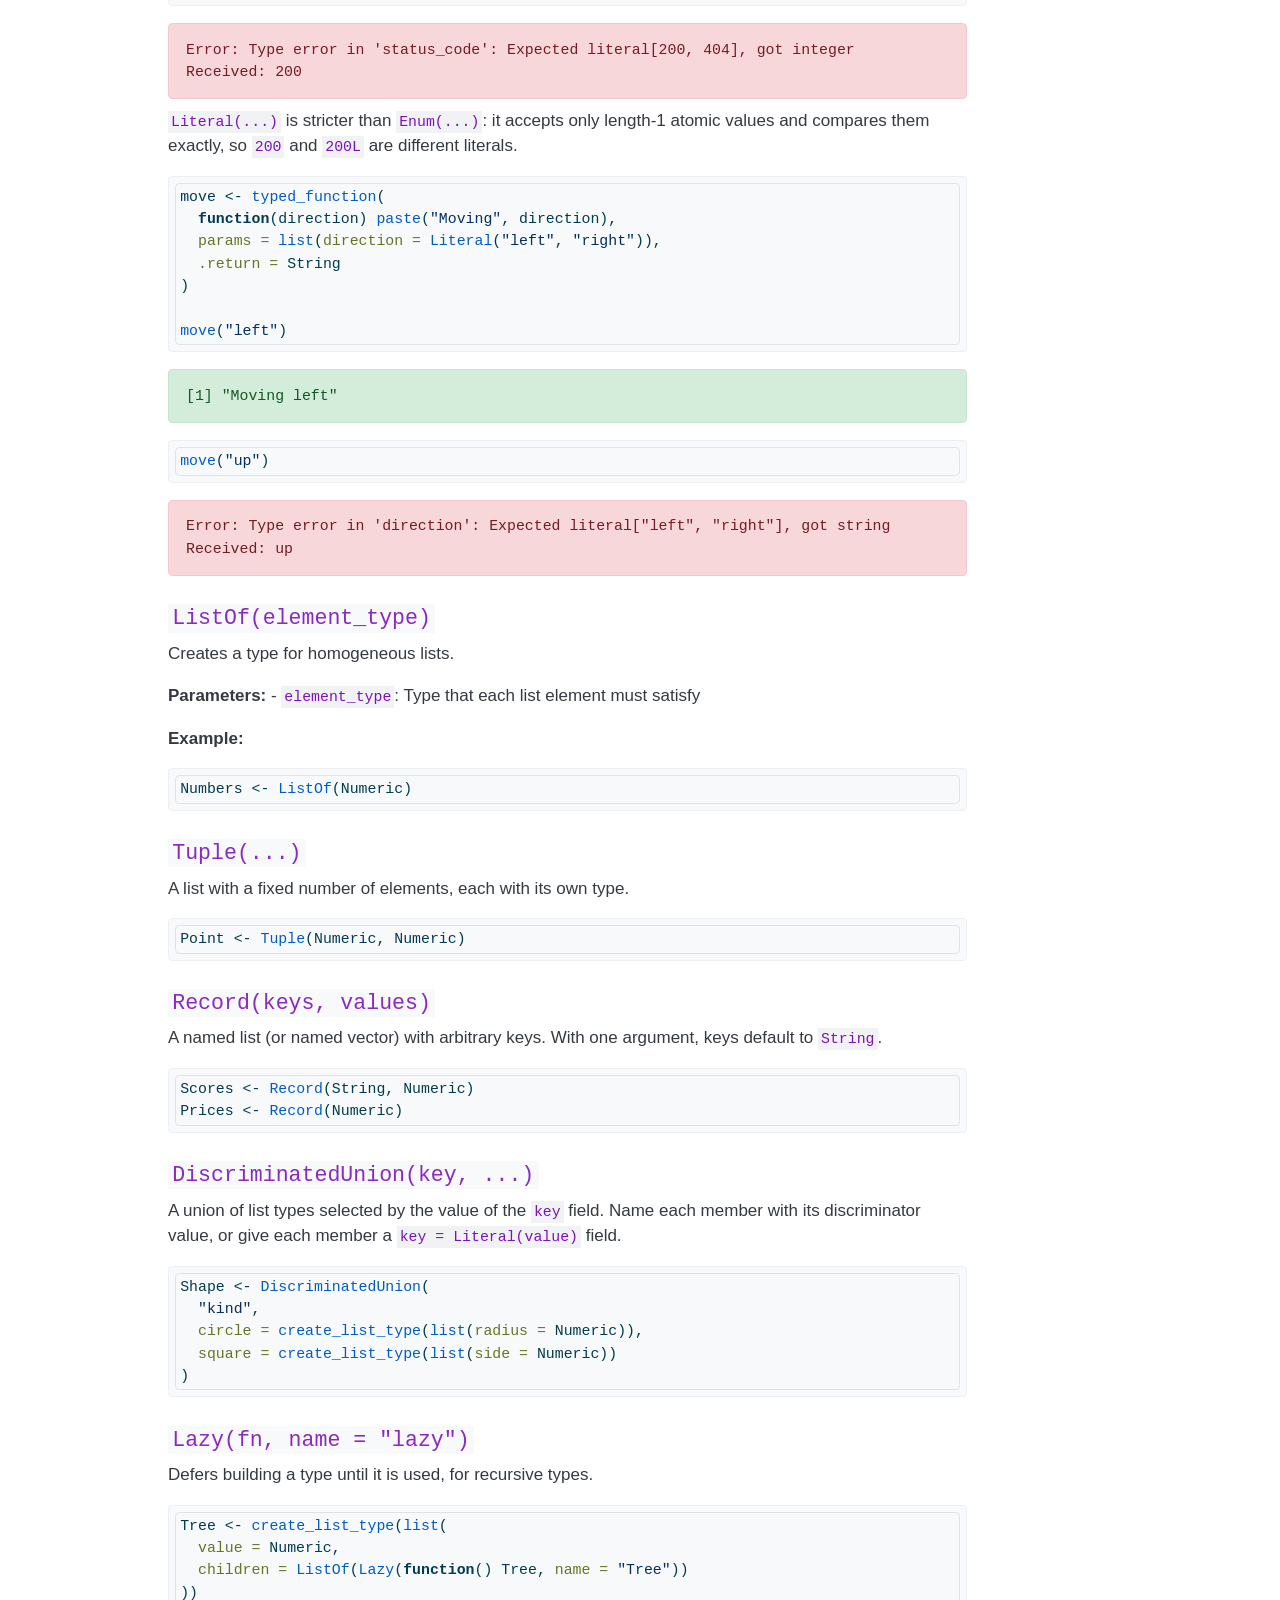
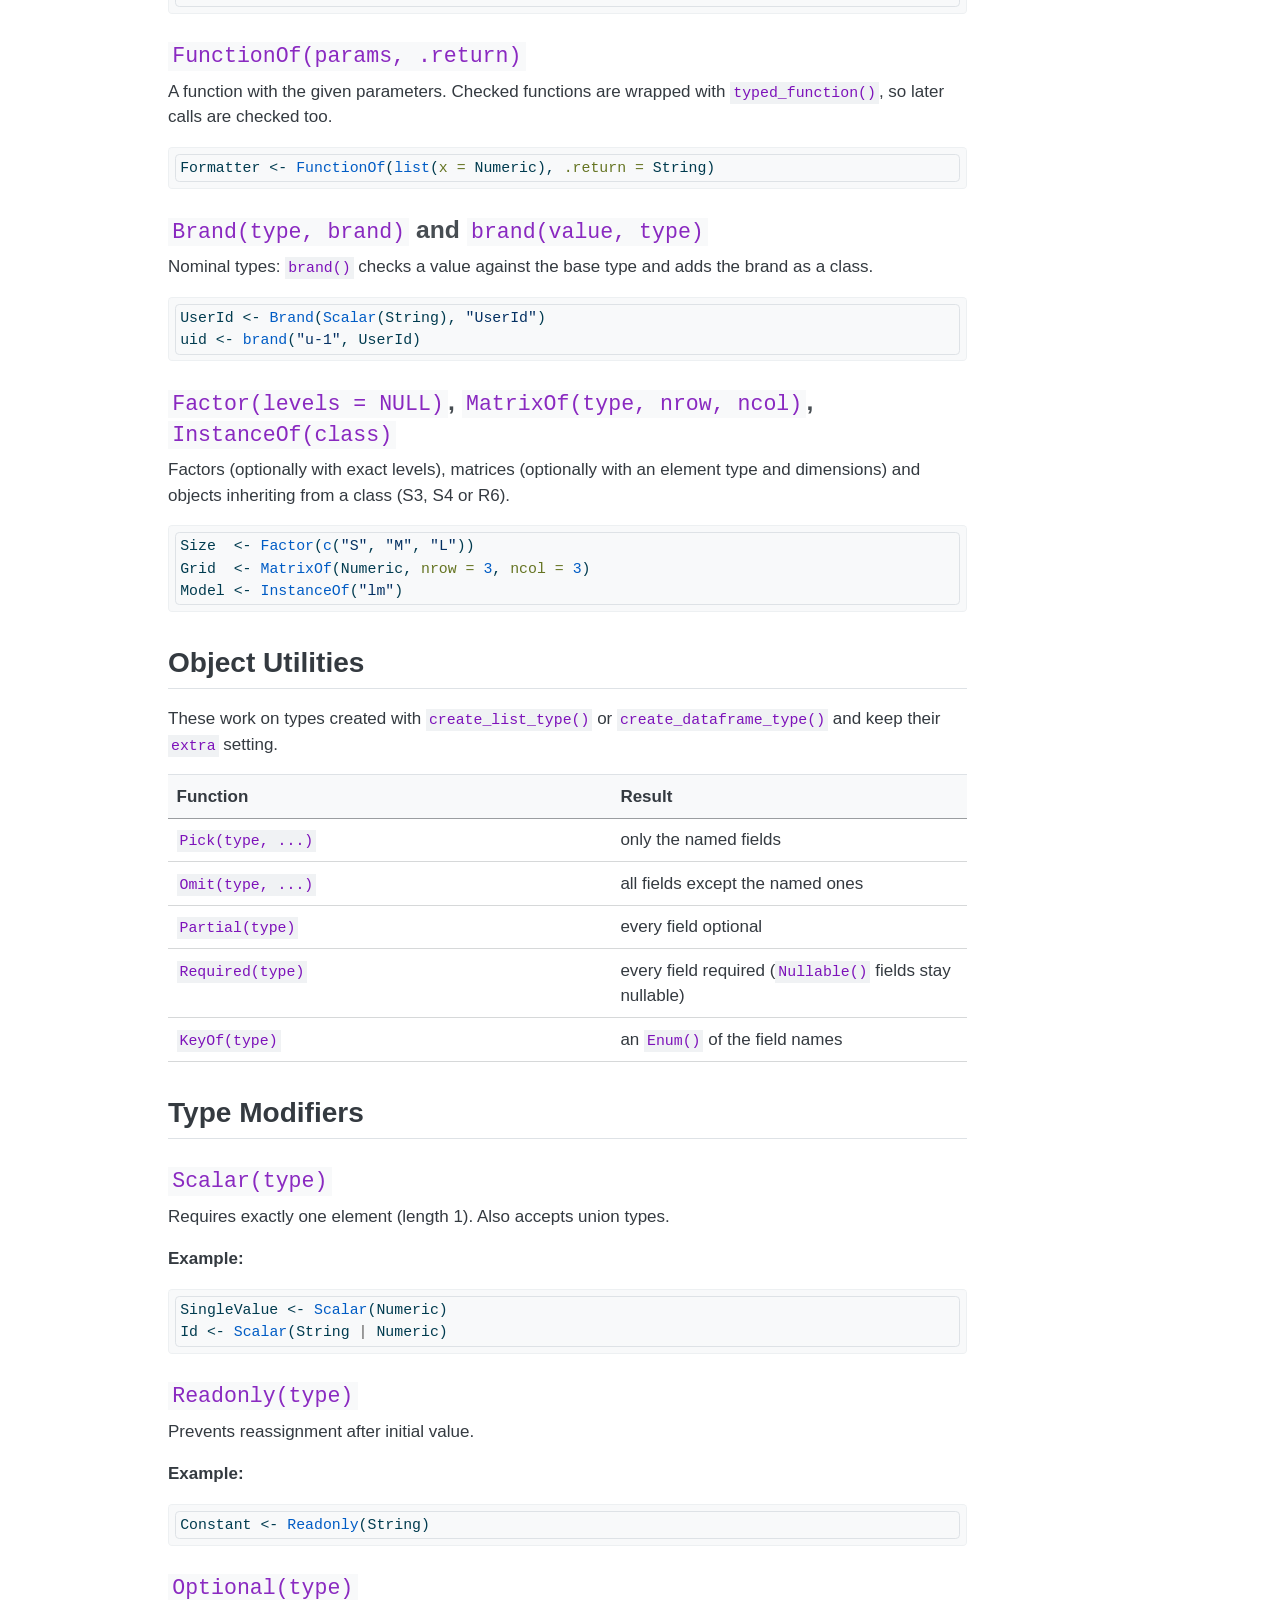
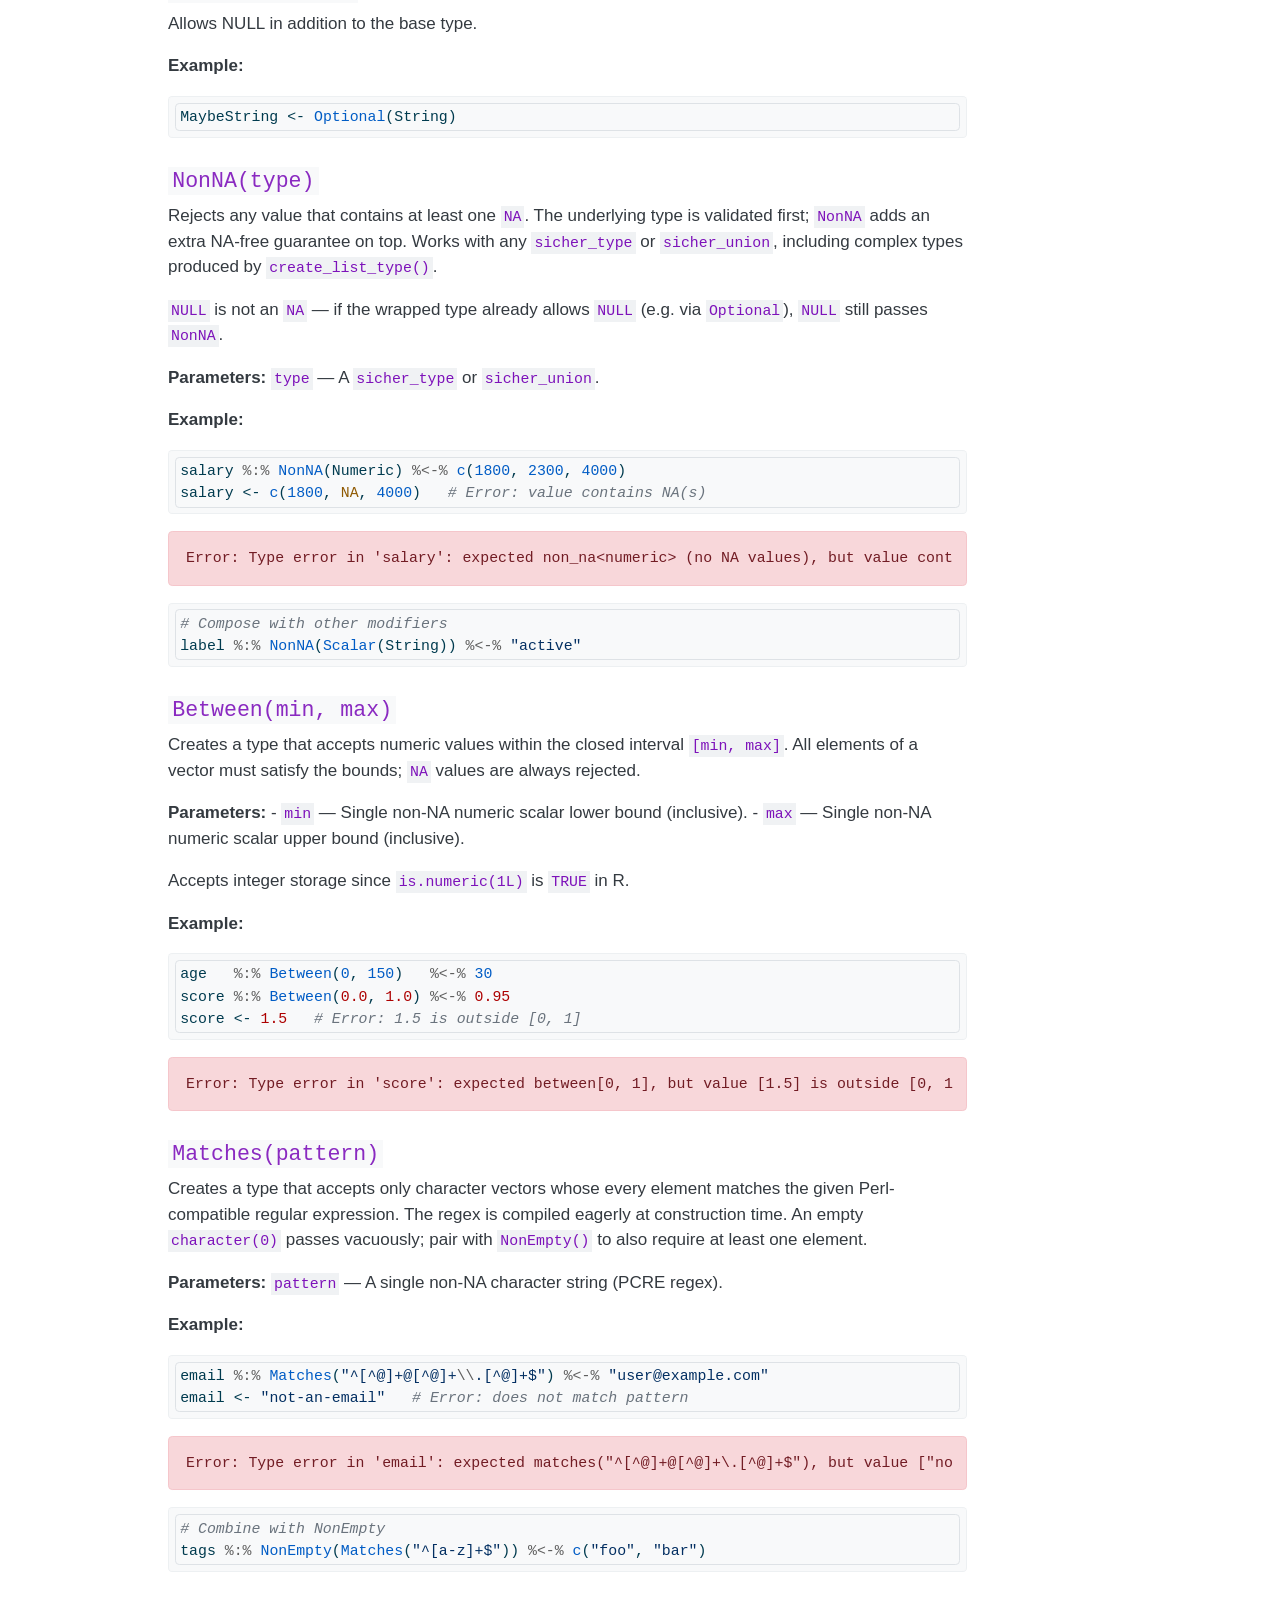
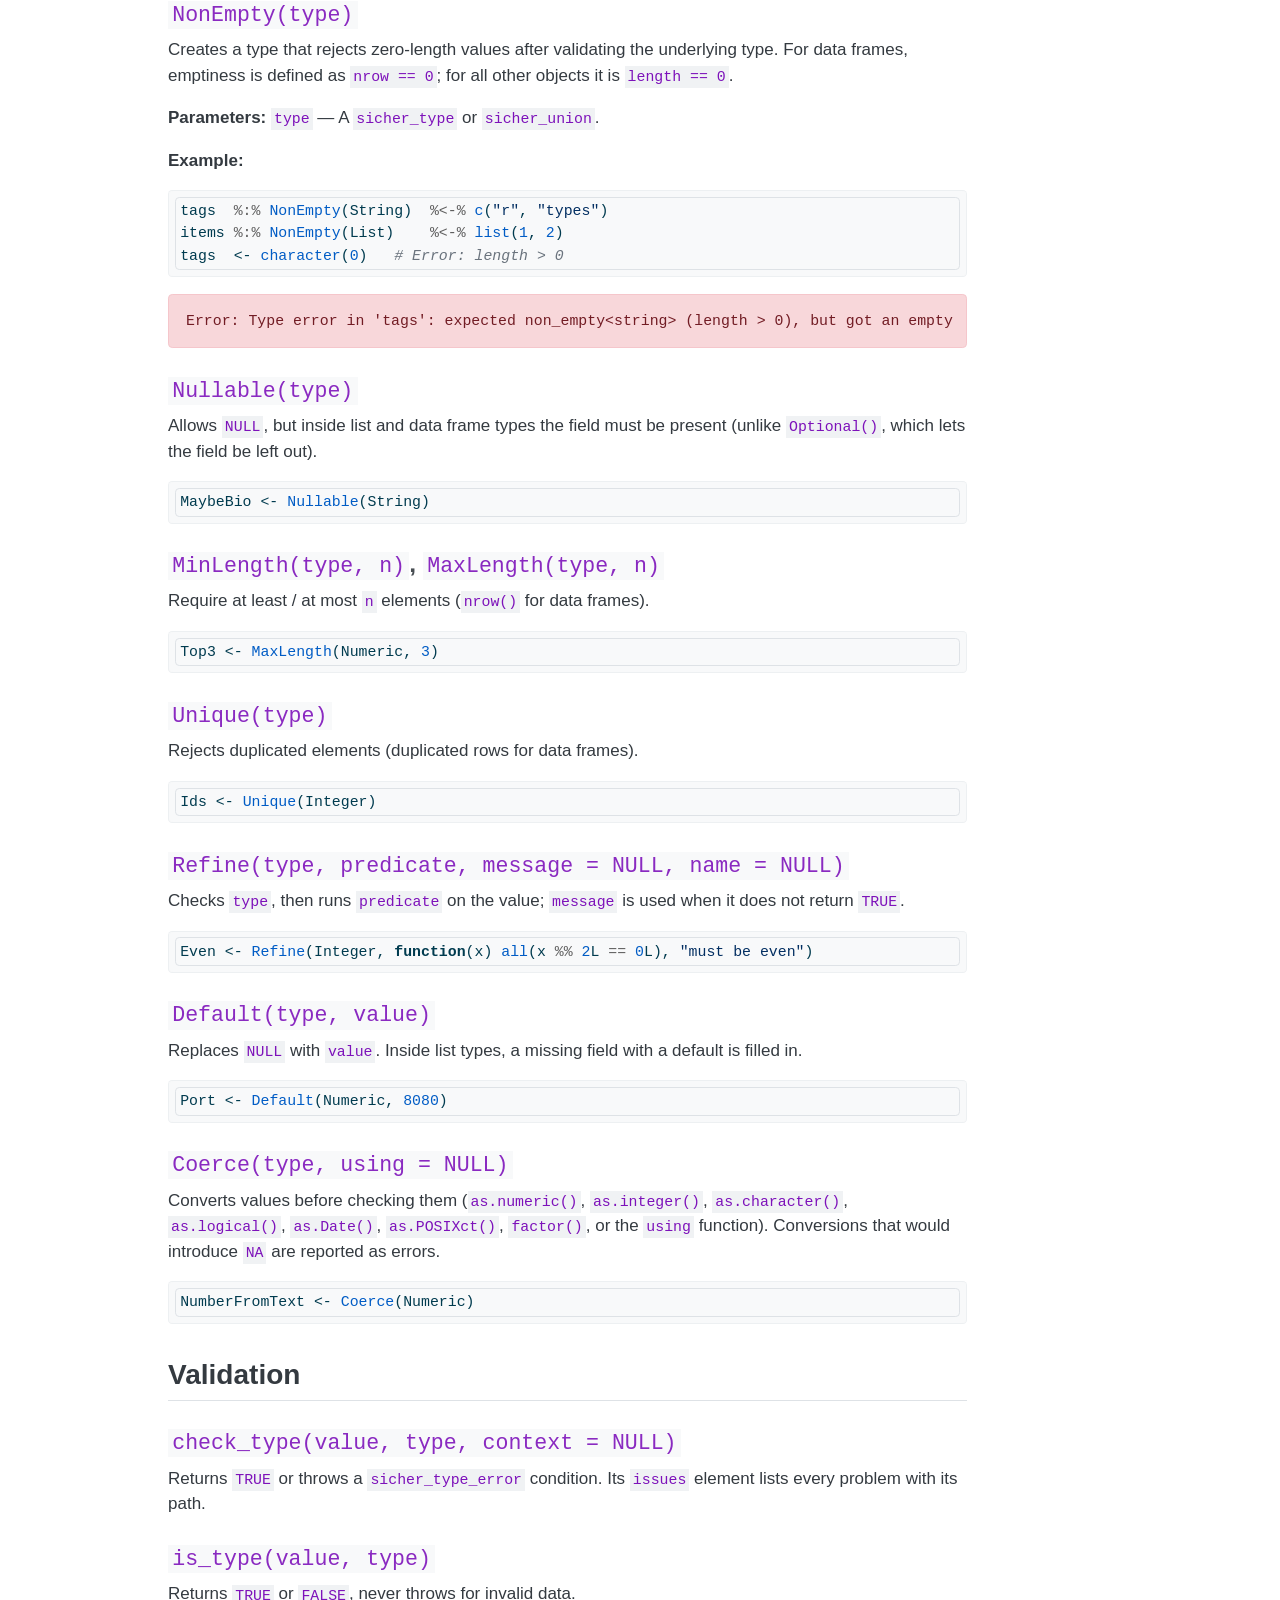
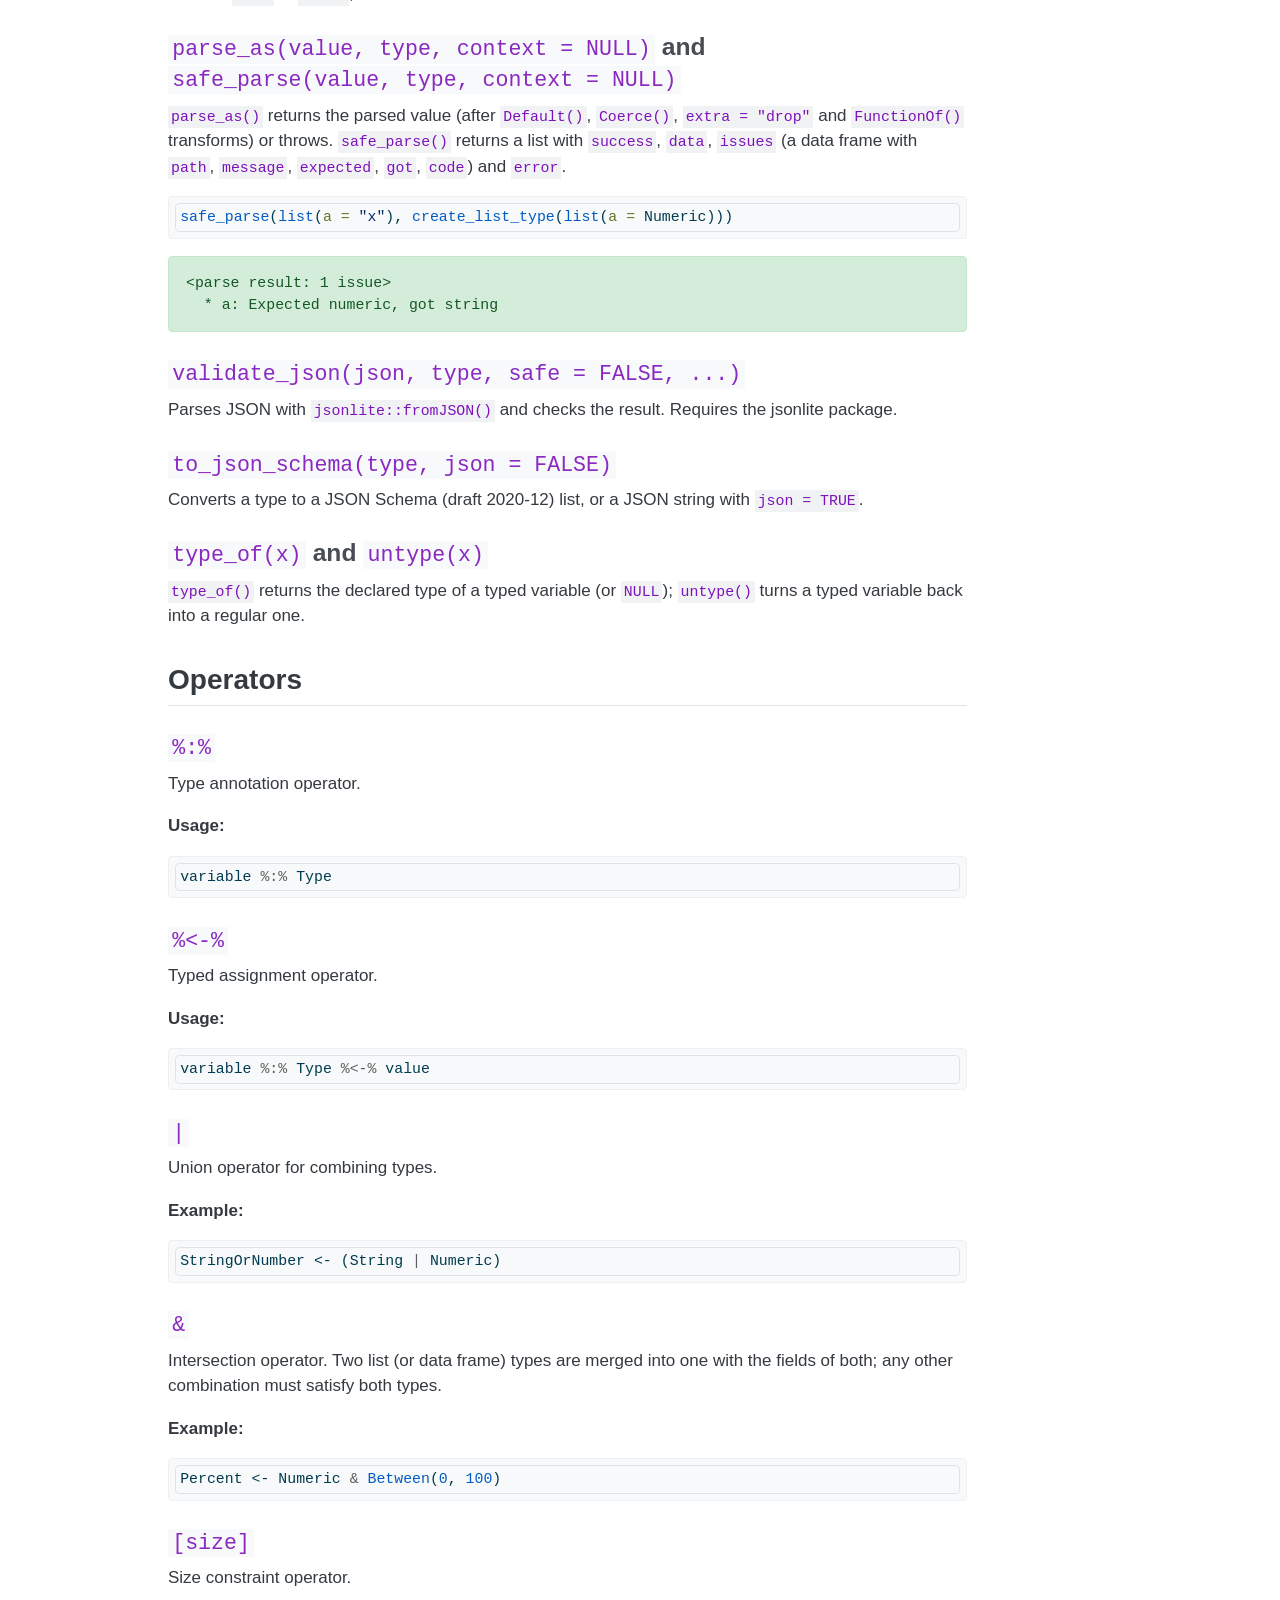
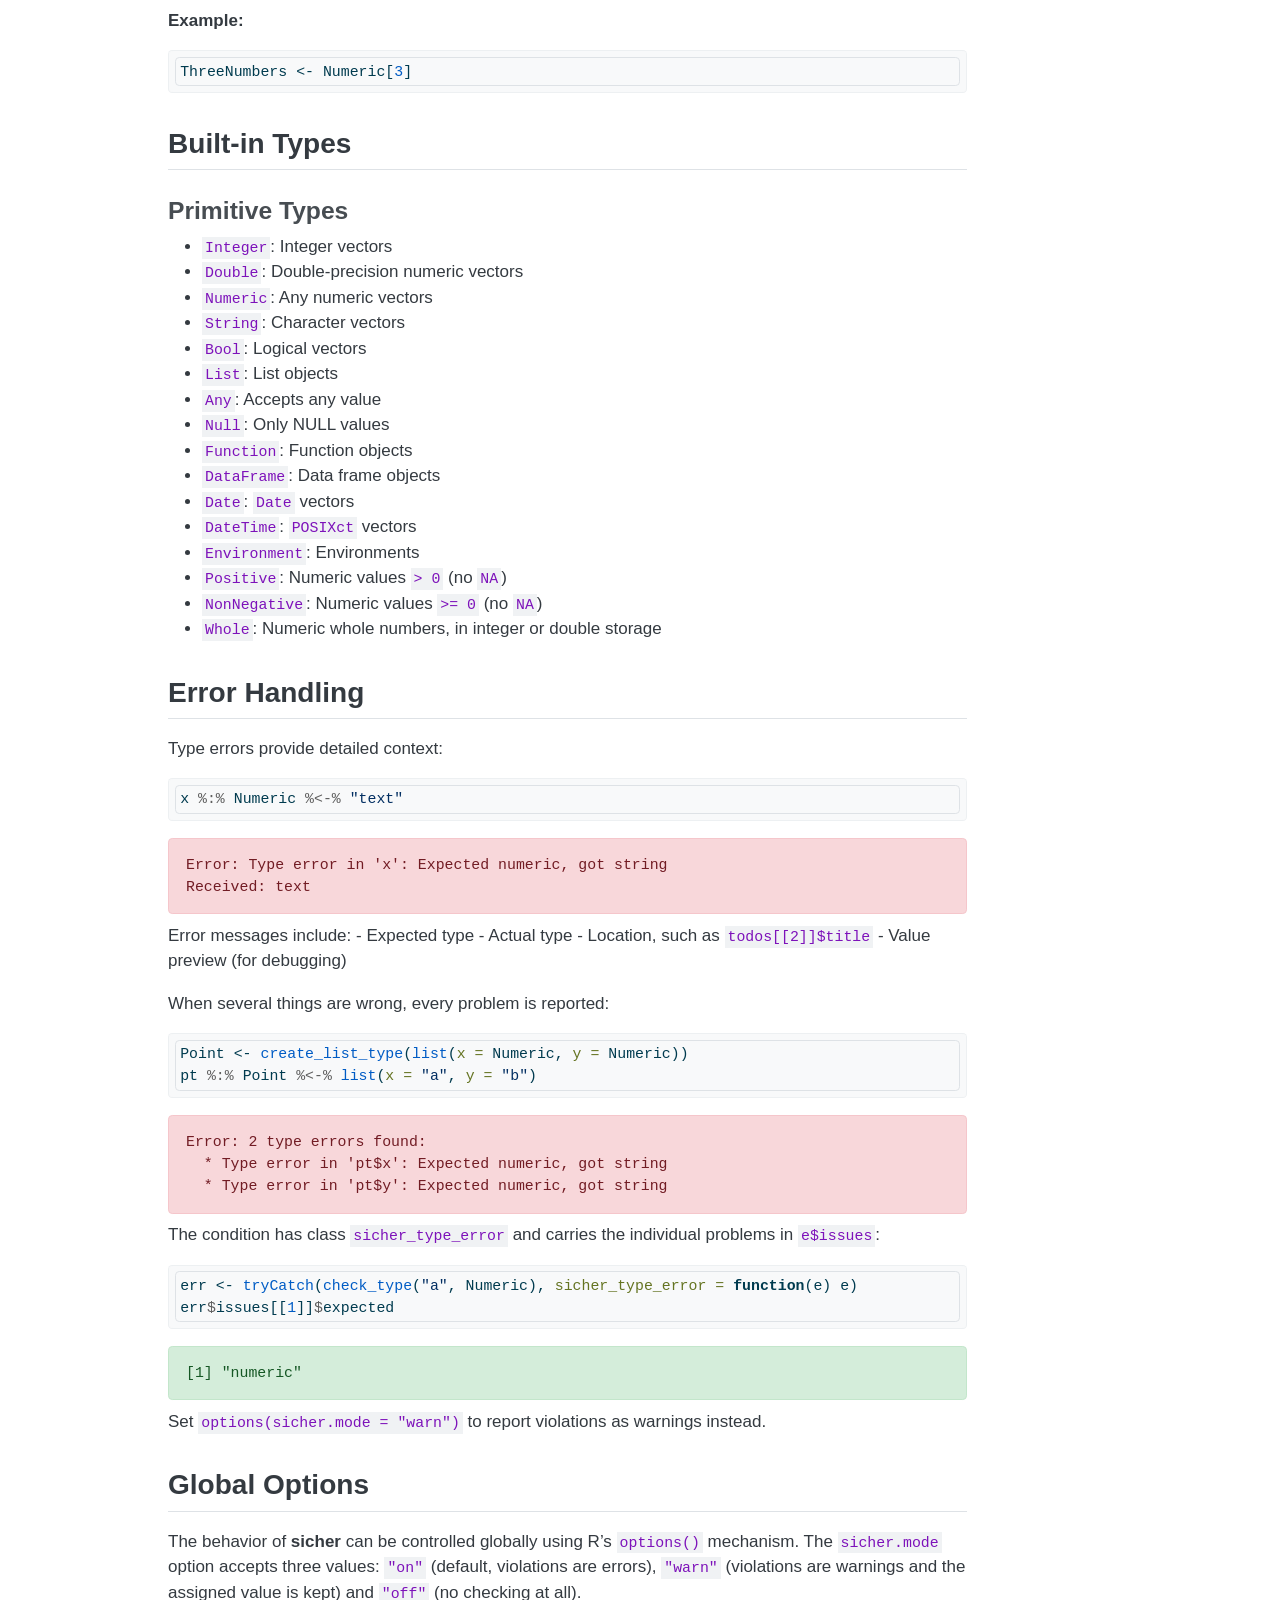
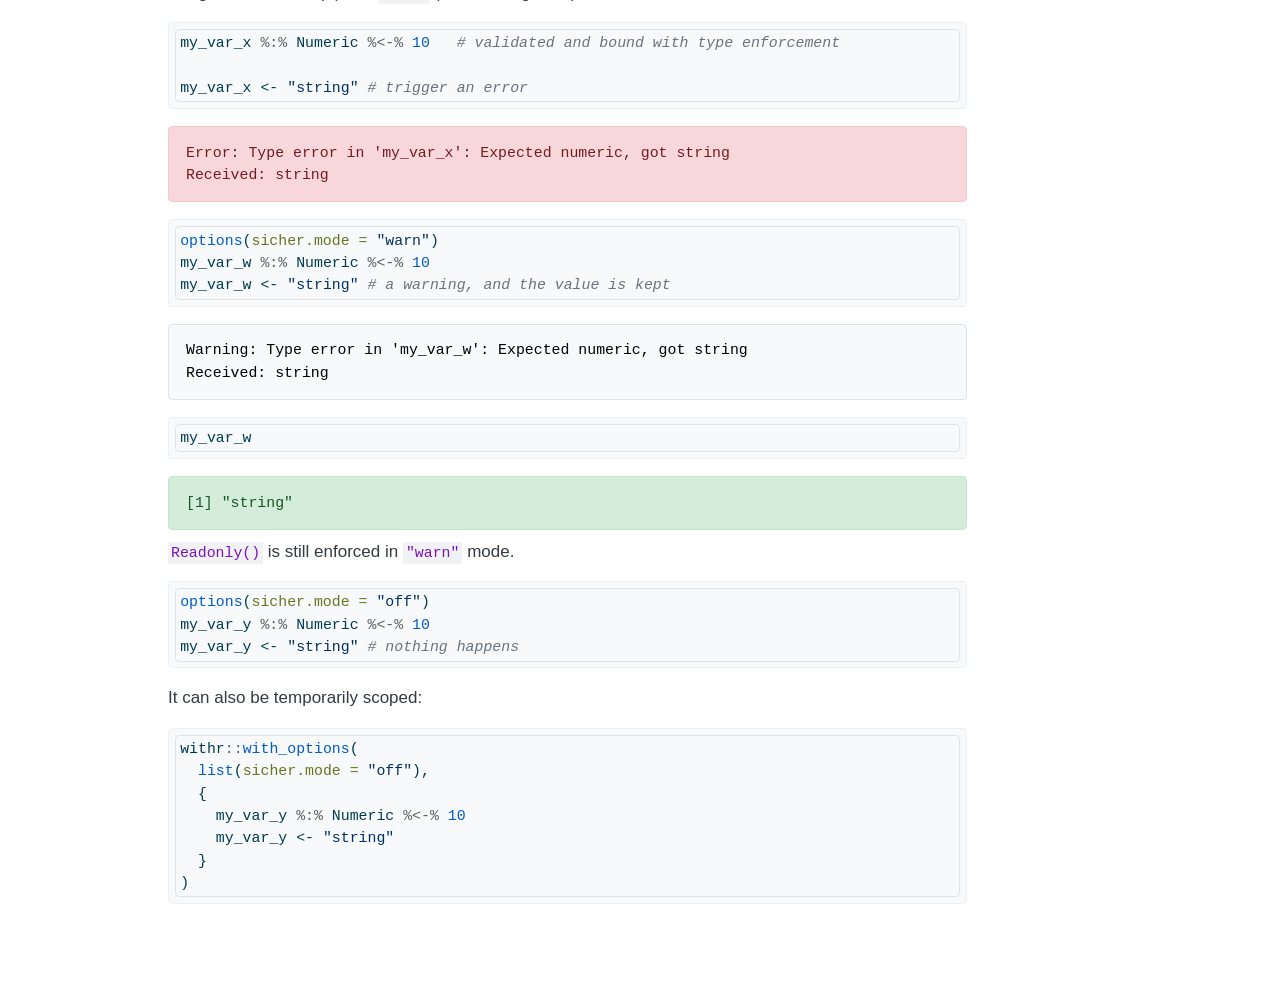
==== commit 6f8d3074: "sicher 0.2.0 features" ====
--- a/docs/api.html
+++ b/docs/api.html
@@ -164,13 +164,22 @@
   <ul class="collapse">
   <li><a href="#typed_functionfn-params-.return" id="toc-typed_functionfn-params-.return" class="nav-link" data-scroll-target="#typed_functionfn-params-.return"><code>typed_function(fn, params, .return)</code></a></li>
   <li><a href="#create_typename-checker" id="toc-create_typename-checker" class="nav-link" data-scroll-target="#create_typename-checker"><code>create_type(name, checker)</code></a></li>
-  <li><a href="#create_list_typetype_spec" id="toc-create_list_typetype_spec" class="nav-link" data-scroll-target="#create_list_typetype_spec"><code>create_list_type(type_spec)</code></a></li>
+  <li><a href="#create_list_typetype_spec-extra-error" id="toc-create_list_typetype_spec-extra-error" class="nav-link" data-scroll-target="#create_list_typetype_spec-extra-error"><code>create_list_type(type_spec, extra = "error")</code></a></li>
   <li><a href="#extendbase-extra" id="toc-extendbase-extra" class="nav-link" data-scroll-target="#extendbase-extra"><code>extend(base, extra)</code></a></li>
-  <li><a href="#create_dataframe_typecol_spec" id="toc-create_dataframe_typecol_spec" class="nav-link" data-scroll-target="#create_dataframe_typecol_spec"><code>create_dataframe_type(col_spec)</code></a></li>
+  <li><a href="#create_dataframe_typecol_spec-extra-error" id="toc-create_dataframe_typecol_spec-extra-error" class="nav-link" data-scroll-target="#create_dataframe_typecol_spec-extra-error"><code>create_dataframe_type(col_spec, extra = "error")</code></a></li>
+  <li><a href="#infer_typeobj-strict-false" id="toc-infer_typeobj-strict-false" class="nav-link" data-scroll-target="#infer_typeobj-strict-false"><code>infer_type(obj, strict = FALSE)</code></a></li>
   <li><a href="#enum..." id="toc-enum..." class="nav-link" data-scroll-target="#enum..."><code>Enum(...)</code></a></li>
   <li><a href="#literal..." id="toc-literal..." class="nav-link" data-scroll-target="#literal..."><code>Literal(...)</code></a></li>
   <li><a href="#listofelement_type" id="toc-listofelement_type" class="nav-link" data-scroll-target="#listofelement_type"><code>ListOf(element_type)</code></a></li>
+  <li><a href="#tuple..." id="toc-tuple..." class="nav-link" data-scroll-target="#tuple..."><code>Tuple(...)</code></a></li>
+  <li><a href="#recordkeys-values" id="toc-recordkeys-values" class="nav-link" data-scroll-target="#recordkeys-values"><code>Record(keys, values)</code></a></li>
+  <li><a href="#discriminatedunionkey-..." id="toc-discriminatedunionkey-..." class="nav-link" data-scroll-target="#discriminatedunionkey-..."><code>DiscriminatedUnion(key, ...)</code></a></li>
+  <li><a href="#lazyfn-name-lazy" id="toc-lazyfn-name-lazy" class="nav-link" data-scroll-target="#lazyfn-name-lazy"><code>Lazy(fn, name = "lazy")</code></a></li>
+  <li><a href="#functionofparams-.return" id="toc-functionofparams-.return" class="nav-link" data-scroll-target="#functionofparams-.return"><code>FunctionOf(params, .return)</code></a></li>
+  <li><a href="#brandtype-brand-and-brandvalue-type" id="toc-brandtype-brand-and-brandvalue-type" class="nav-link" data-scroll-target="#brandtype-brand-and-brandvalue-type"><code>Brand(type, brand)</code> and <code>brand(value, type)</code></a></li>
+  <li><a href="#factorlevels-null-matrixoftype-nrow-ncol-instanceofclass" id="toc-factorlevels-null-matrixoftype-nrow-ncol-instanceofclass" class="nav-link" data-scroll-target="#factorlevels-null-matrixoftype-nrow-ncol-instanceofclass"><code>Factor(levels = NULL)</code>, <code>MatrixOf(type, nrow, ncol)</code>, <code>InstanceOf(class)</code></a></li>
   </ul></li>
+  <li><a href="#object-utilities" id="toc-object-utilities" class="nav-link" data-scroll-target="#object-utilities">Object Utilities</a></li>
   <li><a href="#type-modifiers" id="toc-type-modifiers" class="nav-link" data-scroll-target="#type-modifiers">Type Modifiers</a>
   <ul class="collapse">
   <li><a href="#scalartype" id="toc-scalartype" class="nav-link" data-scroll-target="#scalartype"><code>Scalar(type)</code></a></li>
@@ -180,12 +189,28 @@
   <li><a href="#betweenmin-max" id="toc-betweenmin-max" class="nav-link" data-scroll-target="#betweenmin-max"><code>Between(min, max)</code></a></li>
   <li><a href="#matchespattern" id="toc-matchespattern" class="nav-link" data-scroll-target="#matchespattern"><code>Matches(pattern)</code></a></li>
   <li><a href="#nonemptytype" id="toc-nonemptytype" class="nav-link" data-scroll-target="#nonemptytype"><code>NonEmpty(type)</code></a></li>
+  <li><a href="#nullabletype" id="toc-nullabletype" class="nav-link" data-scroll-target="#nullabletype"><code>Nullable(type)</code></a></li>
+  <li><a href="#minlengthtype-n-maxlengthtype-n" id="toc-minlengthtype-n-maxlengthtype-n" class="nav-link" data-scroll-target="#minlengthtype-n-maxlengthtype-n"><code>MinLength(type, n)</code>, <code>MaxLength(type, n)</code></a></li>
+  <li><a href="#uniquetype" id="toc-uniquetype" class="nav-link" data-scroll-target="#uniquetype"><code>Unique(type)</code></a></li>
+  <li><a href="#refinetype-predicate-message-null-name-null" id="toc-refinetype-predicate-message-null-name-null" class="nav-link" data-scroll-target="#refinetype-predicate-message-null-name-null"><code>Refine(type, predicate, message = NULL, name = NULL)</code></a></li>
+  <li><a href="#defaulttype-value" id="toc-defaulttype-value" class="nav-link" data-scroll-target="#defaulttype-value"><code>Default(type, value)</code></a></li>
+  <li><a href="#coercetype-using-null" id="toc-coercetype-using-null" class="nav-link" data-scroll-target="#coercetype-using-null"><code>Coerce(type, using = NULL)</code></a></li>
+  </ul></li>
+  <li><a href="#validation" id="toc-validation" class="nav-link" data-scroll-target="#validation">Validation</a>
+  <ul class="collapse">
+  <li><a href="#check_typevalue-type-context-null" id="toc-check_typevalue-type-context-null" class="nav-link" data-scroll-target="#check_typevalue-type-context-null"><code>check_type(value, type, context = NULL)</code></a></li>
+  <li><a href="#is_typevalue-type" id="toc-is_typevalue-type" class="nav-link" data-scroll-target="#is_typevalue-type"><code>is_type(value, type)</code></a></li>
+  <li><a href="#parse_asvalue-type-context-null-and-safe_parsevalue-type-context-null" id="toc-parse_asvalue-type-context-null-and-safe_parsevalue-type-context-null" class="nav-link" data-scroll-target="#parse_asvalue-type-context-null-and-safe_parsevalue-type-context-null"><code>parse_as(value, type, context = NULL)</code> and <code>safe_parse(value, type, context = NULL)</code></a></li>
+  <li><a href="#validate_jsonjson-type-safe-false-..." id="toc-validate_jsonjson-type-safe-false-..." class="nav-link" data-scroll-target="#validate_jsonjson-type-safe-false-..."><code>validate_json(json, type, safe = FALSE, ...)</code></a></li>
+  <li><a href="#to_json_schematype-json-false" id="toc-to_json_schematype-json-false" class="nav-link" data-scroll-target="#to_json_schematype-json-false"><code>to_json_schema(type, json = FALSE)</code></a></li>
+  <li><a href="#type_ofx-and-untypex" id="toc-type_ofx-and-untypex" class="nav-link" data-scroll-target="#type_ofx-and-untypex"><code>type_of(x)</code> and <code>untype(x)</code></a></li>
   </ul></li>
   <li><a href="#operators" id="toc-operators" class="nav-link" data-scroll-target="#operators">Operators</a>
   <ul class="collapse">
   <li><a href="#section" id="toc-section" class="nav-link" data-scroll-target="#section"><code>%:%</code></a></li>
   <li><a href="#section-1" id="toc-section-1" class="nav-link" data-scroll-target="#section-1"><code>%&lt;-%</code></a></li>
   <li><a href="#section-2" id="toc-section-2" class="nav-link" data-scroll-target="#section-2"><code>|</code></a></li>
+  <li><a href="#section-3" id="toc-section-3" class="nav-link" data-scroll-target="#section-3"><code>&amp;</code></a></li>
   <li><a href="#size" id="toc-size" class="nav-link" data-scroll-target="#size"><code>[size]</code></a></li>
   </ul></li>
   <li><a href="#built-in-types" id="toc-built-in-types" class="nav-link" data-scroll-target="#built-in-types">Built-in Types</a>
@@ -249,48 +274,78 @@
 <p><strong>Parameters:</strong> - <code>name</code>: Character string for error messages - <code>checker</code>: Function that returns TRUE/FALSE for validation</p>
 <p><strong>Example:</strong></p>
 <div class="cell">
-<div class="code-copy-outer-scaffold"><div class="sourceCode cell-code" id="cb2"><pre class="sourceCode r code-with-copy"><code class="sourceCode r"><span id="cb2-1"><a href="#cb2-1" aria-hidden="true" tabindex="-1"></a>Positive <span class="ot">&lt;-</span> <span class="fu">create_type</span>(<span class="st">"positive"</span>, <span class="cf">function</span>(x) <span class="fu">is.numeric</span>(x) <span class="sc">&amp;&amp;</span> <span class="fu">all</span>(x <span class="sc">&gt;</span> <span class="dv">0</span>))</span></code></pre></div><button title="Copy to Clipboard" class="code-copy-button"><i class="bi"></i></button></div>
-</div>
-</section>
-<section id="create_list_typetype_spec" class="level3">
-<h3 class="anchored" data-anchor-id="create_list_typetype_spec"><code>create_list_type(type_spec)</code></h3>
+<div class="code-copy-outer-scaffold"><div class="sourceCode cell-code" id="cb2"><pre class="sourceCode r code-with-copy"><code class="sourceCode r"><span id="cb2-1"><a href="#cb2-1" aria-hidden="true" tabindex="-1"></a>Even <span class="ot">&lt;-</span> <span class="fu">create_type</span>(<span class="st">"even"</span>, <span class="cf">function</span>(x) <span class="fu">is.numeric</span>(x) <span class="sc">&amp;&amp;</span> <span class="fu">all</span>(x <span class="sc">%%</span> <span class="dv">2</span> <span class="sc">==</span> <span class="dv">0</span>))</span></code></pre></div><button title="Copy to Clipboard" class="code-copy-button"><i class="bi"></i></button></div>
+</div>
+</section>
+<section id="create_list_typetype_spec-extra-error" class="level3">
+<h3 class="anchored" data-anchor-id="create_list_typetype_spec-extra-error"><code>create_list_type(type_spec, extra = "error")</code></h3>
 <p>Creates a type for lists with specific field requirements.</p>
-<p><strong>Parameters:</strong> - <code>type_spec</code>: Named list where names are field names and values are <code>sicher_type</code> or <code>sicher_union</code> objects</p>
-<p><strong>Returns:</strong> A <code>sicher_type</code> that validates list fields, rejects missing required fields, and rejects unknown fields. The original field specification is stored internally so it can be reused by <code>extend()</code>.</p>
-<p><strong>Example:</strong></p>
-<div class="cell">
-<div class="code-copy-outer-scaffold"><div class="sourceCode cell-code" id="cb3"><pre class="sourceCode r code-with-copy"><code class="sourceCode r"><span id="cb3-1"><a href="#cb3-1" aria-hidden="true" tabindex="-1"></a>Person <span class="ot">&lt;-</span> <span class="fu">create_list_type</span>(<span class="fu">list</span>(<span class="at">name =</span> String, <span class="at">age =</span> Numeric))</span></code></pre></div><button title="Copy to Clipboard" class="code-copy-button"><i class="bi"></i></button></div>
+<p><strong>Parameters:</strong> - <code>type_spec</code>: Named list where names are field names and values are <code>sicher_type</code> or <code>sicher_union</code> objects - <code>extra</code>: What to do with fields that are not in <code>type_spec</code>: <code>"error"</code> (default) rejects them, <code>"allow"</code> keeps them unchecked, and <code>"drop"</code> removes them from the parsed value.</p>
+<p><strong>Returns:</strong> A <code>sicher_type</code> that validates list fields, rejects missing required fields, and handles unknown fields according to <code>extra</code>. The original field specification is stored internally so it can be reused by <code>extend()</code>, <code>Pick()</code>, <code>Omit()</code>, <code>Partial()</code>, <code>Required()</code> and <code>KeyOf()</code>.</p>
+<p><strong>Example:</strong></p>
+<div class="cell">
+<div class="code-copy-outer-scaffold"><div class="sourceCode cell-code" id="cb3"><pre class="sourceCode r code-with-copy"><code class="sourceCode r"><span id="cb3-1"><a href="#cb3-1" aria-hidden="true" tabindex="-1"></a>Person <span class="ot">&lt;-</span> <span class="fu">create_list_type</span>(<span class="fu">list</span>(<span class="at">name =</span> String, <span class="at">age =</span> Numeric))</span>
+<span id="cb3-2"><a href="#cb3-2" aria-hidden="true" tabindex="-1"></a></span>
+<span id="cb3-3"><a href="#cb3-3" aria-hidden="true" tabindex="-1"></a>Loose <span class="ot">&lt;-</span> <span class="fu">create_list_type</span>(<span class="fu">list</span>(<span class="at">name =</span> String), <span class="at">extra =</span> <span class="st">"allow"</span>)</span>
+<span id="cb3-4"><a href="#cb3-4" aria-hidden="true" tabindex="-1"></a><span class="fu">check_type</span>(<span class="fu">list</span>(<span class="at">name =</span> <span class="st">"Ann"</span>, <span class="at">note =</span> <span class="st">"kept"</span>), Loose)</span></code></pre></div><button title="Copy to Clipboard" class="code-copy-button"><i class="bi"></i></button></div>
+<div class="cell-output cell-output-stdout">
+<pre><code>[1] TRUE</code></pre>
+</div>
+<div class="code-copy-outer-scaffold"><div class="sourceCode cell-code" id="cb5"><pre class="sourceCode r code-with-copy"><code class="sourceCode r"><span id="cb5-1"><a href="#cb5-1" aria-hidden="true" tabindex="-1"></a>Strict <span class="ot">&lt;-</span> <span class="fu">create_list_type</span>(<span class="fu">list</span>(<span class="at">name =</span> String), <span class="at">extra =</span> <span class="st">"drop"</span>)</span>
+<span id="cb5-2"><a href="#cb5-2" aria-hidden="true" tabindex="-1"></a><span class="fu">parse_as</span>(<span class="fu">list</span>(<span class="at">name =</span> <span class="st">"Ann"</span>, <span class="at">note =</span> <span class="st">"removed"</span>), Strict)</span></code></pre></div><button title="Copy to Clipboard" class="code-copy-button"><i class="bi"></i></button></div>
+<div class="cell-output cell-output-stdout">
+<pre><code>$name
+[1] "Ann"</code></pre>
+</div>
 </div>
 </section>
 <section id="extendbase-extra" class="level3">
 <h3 class="anchored" data-anchor-id="extendbase-extra"><code>extend(base, extra)</code></h3>
-<p>Creates a new structured list type by extending an existing one created with <code>create_list_type()</code>.</p>
-<p><strong>Parameters:</strong> - <code>base</code>: A <code>sicher_type</code> returned by <code>create_list_type()</code>. Primitive types and arbitrary <code>create_type()</code> validators cannot be extended because they do not carry a field specification. - <code>extra</code>: Named list of additional fields to merge into the base schema. Values must be <code>sicher_type</code> or <code>sicher_union</code> objects.</p>
+<p>Creates a new structured type by extending an existing one created with <code>create_list_type()</code> or <code>create_dataframe_type()</code>. The result keeps the base type’s <code>extra</code> setting.</p>
+<p><strong>Parameters:</strong> - <code>base</code>: A <code>sicher_type</code> returned by <code>create_list_type()</code> or <code>create_dataframe_type()</code>. Primitive types and arbitrary <code>create_type()</code> validators cannot be extended because they do not carry a field specification. - <code>extra</code>: Named list of additional fields to merge into the base schema. Values must be <code>sicher_type</code> or <code>sicher_union</code> objects.</p>
 <p><strong>Returns:</strong> A new <code>sicher_type</code> created from the merged field specification. Fields declared in <code>extra</code> override fields with the same name in <code>base</code>; when that happens, <code>extend()</code> emits a warning.</p>
 <p><strong>Example:</strong></p>
 <div class="cell">
-<div class="code-copy-outer-scaffold"><div class="sourceCode cell-code" id="cb4"><pre class="sourceCode r code-with-copy"><code class="sourceCode r"><span id="cb4-1"><a href="#cb4-1" aria-hidden="true" tabindex="-1"></a>Person <span class="ot">&lt;-</span> <span class="fu">create_list_type</span>(<span class="fu">list</span>(</span>
-<span id="cb4-2"><a href="#cb4-2" aria-hidden="true" tabindex="-1"></a>  <span class="at">name =</span> String,</span>
-<span id="cb4-3"><a href="#cb4-3" aria-hidden="true" tabindex="-1"></a>  <span class="at">age =</span> Numeric</span>
-<span id="cb4-4"><a href="#cb4-4" aria-hidden="true" tabindex="-1"></a>))</span>
-<span id="cb4-5"><a href="#cb4-5" aria-hidden="true" tabindex="-1"></a></span>
-<span id="cb4-6"><a href="#cb4-6" aria-hidden="true" tabindex="-1"></a>Employee <span class="ot">&lt;-</span> <span class="fu">extend</span>(Person, <span class="fu">list</span>(</span>
-<span id="cb4-7"><a href="#cb4-7" aria-hidden="true" tabindex="-1"></a>  <span class="at">role =</span> String,</span>
-<span id="cb4-8"><a href="#cb4-8" aria-hidden="true" tabindex="-1"></a>  <span class="at">department =</span> <span class="fu">Optional</span>(String)</span>
-<span id="cb4-9"><a href="#cb4-9" aria-hidden="true" tabindex="-1"></a>))</span>
-<span id="cb4-10"><a href="#cb4-10" aria-hidden="true" tabindex="-1"></a></span>
-<span id="cb4-11"><a href="#cb4-11" aria-hidden="true" tabindex="-1"></a>Manager <span class="ot">&lt;-</span> <span class="fu">extend</span>(Employee, <span class="fu">list</span>(</span>
-<span id="cb4-12"><a href="#cb4-12" aria-hidden="true" tabindex="-1"></a>  <span class="at">reports =</span> Numeric</span>
-<span id="cb4-13"><a href="#cb4-13" aria-hidden="true" tabindex="-1"></a>))</span></code></pre></div><button title="Copy to Clipboard" class="code-copy-button"><i class="bi"></i></button></div>
-</div>
-</section>
-<section id="create_dataframe_typecol_spec" class="level3">
-<h3 class="anchored" data-anchor-id="create_dataframe_typecol_spec"><code>create_dataframe_type(col_spec)</code></h3>
+<div class="code-copy-outer-scaffold"><div class="sourceCode cell-code" id="cb7"><pre class="sourceCode r code-with-copy"><code class="sourceCode r"><span id="cb7-1"><a href="#cb7-1" aria-hidden="true" tabindex="-1"></a>Person <span class="ot">&lt;-</span> <span class="fu">create_list_type</span>(<span class="fu">list</span>(</span>
+<span id="cb7-2"><a href="#cb7-2" aria-hidden="true" tabindex="-1"></a>  <span class="at">name =</span> String,</span>
+<span id="cb7-3"><a href="#cb7-3" aria-hidden="true" tabindex="-1"></a>  <span class="at">age =</span> Numeric</span>
+<span id="cb7-4"><a href="#cb7-4" aria-hidden="true" tabindex="-1"></a>))</span>
+<span id="cb7-5"><a href="#cb7-5" aria-hidden="true" tabindex="-1"></a></span>
+<span id="cb7-6"><a href="#cb7-6" aria-hidden="true" tabindex="-1"></a>Employee <span class="ot">&lt;-</span> <span class="fu">extend</span>(Person, <span class="fu">list</span>(</span>
+<span id="cb7-7"><a href="#cb7-7" aria-hidden="true" tabindex="-1"></a>  <span class="at">role =</span> String,</span>
+<span id="cb7-8"><a href="#cb7-8" aria-hidden="true" tabindex="-1"></a>  <span class="at">department =</span> <span class="fu">Optional</span>(String)</span>
+<span id="cb7-9"><a href="#cb7-9" aria-hidden="true" tabindex="-1"></a>))</span>
+<span id="cb7-10"><a href="#cb7-10" aria-hidden="true" tabindex="-1"></a></span>
+<span id="cb7-11"><a href="#cb7-11" aria-hidden="true" tabindex="-1"></a>Manager <span class="ot">&lt;-</span> <span class="fu">extend</span>(Employee, <span class="fu">list</span>(</span>
+<span id="cb7-12"><a href="#cb7-12" aria-hidden="true" tabindex="-1"></a>  <span class="at">reports =</span> Numeric</span>
+<span id="cb7-13"><a href="#cb7-13" aria-hidden="true" tabindex="-1"></a>))</span>
+<span id="cb7-14"><a href="#cb7-14" aria-hidden="true" tabindex="-1"></a></span>
+<span id="cb7-15"><a href="#cb7-15" aria-hidden="true" tabindex="-1"></a>Rows      <span class="ot">&lt;-</span> <span class="fu">create_dataframe_type</span>(<span class="fu">list</span>(<span class="at">id =</span> Integer))</span>
+<span id="cb7-16"><a href="#cb7-16" aria-hidden="true" tabindex="-1"></a>NamedRows <span class="ot">&lt;-</span> <span class="fu">extend</span>(Rows, <span class="fu">list</span>(<span class="at">name =</span> String))</span></code></pre></div><button title="Copy to Clipboard" class="code-copy-button"><i class="bi"></i></button></div>
+</div>
+</section>
+<section id="create_dataframe_typecol_spec-extra-error" class="level3">
+<h3 class="anchored" data-anchor-id="create_dataframe_typecol_spec-extra-error"><code>create_dataframe_type(col_spec, extra = "error")</code></h3>
 <p>Creates a type for data frames with column specifications.</p>
-<p><strong>Parameters:</strong> - <code>col_spec</code>: Named list where names are column names and values are types</p>
-<p><strong>Example:</strong></p>
-<div class="cell">
-<div class="code-copy-outer-scaffold"><div class="sourceCode cell-code" id="cb5"><pre class="sourceCode r code-with-copy"><code class="sourceCode r"><span id="cb5-1"><a href="#cb5-1" aria-hidden="true" tabindex="-1"></a>Table <span class="ot">&lt;-</span> <span class="fu">create_dataframe_type</span>(<span class="fu">list</span>(<span class="at">id =</span> Integer, <span class="at">name =</span> String))</span></code></pre></div><button title="Copy to Clipboard" class="code-copy-button"><i class="bi"></i></button></div>
+<p><strong>Parameters:</strong> - <code>col_spec</code>: Named list where names are column names and values are types - <code>extra</code>: What to do with columns that are not in <code>col_spec</code>: <code>"error"</code> (default), <code>"allow"</code> or <code>"drop"</code>, as in <code>create_list_type()</code>.</p>
+<p><strong>Example:</strong></p>
+<div class="cell">
+<div class="code-copy-outer-scaffold"><div class="sourceCode cell-code" id="cb8"><pre class="sourceCode r code-with-copy"><code class="sourceCode r"><span id="cb8-1"><a href="#cb8-1" aria-hidden="true" tabindex="-1"></a>Table <span class="ot">&lt;-</span> <span class="fu">create_dataframe_type</span>(<span class="fu">list</span>(<span class="at">id =</span> Integer, <span class="at">name =</span> String))</span></code></pre></div><button title="Copy to Clipboard" class="code-copy-button"><i class="bi"></i></button></div>
+</div>
+</section>
+<section id="infer_typeobj-strict-false" class="level3">
+<h3 class="anchored" data-anchor-id="infer_typeobj-strict-false"><code>infer_type(obj, strict = FALSE)</code></h3>
+<p>Infers a type from an example value. Factors, <code>Date</code> and <code>POSIXct</code> values are inferred as <code>Factor()</code>, <code>Date</code> and <code>DateTime</code>. With <code>strict = TRUE</code>, the observed lengths are also locked in with <code>Scalar()</code> and <code>[n]</code>.</p>
+<p><strong>Example:</strong></p>
+<div class="cell">
+<div class="code-copy-outer-scaffold"><div class="sourceCode cell-code" id="cb9"><pre class="sourceCode r code-with-copy"><code class="sourceCode r"><span id="cb9-1"><a href="#cb9-1" aria-hidden="true" tabindex="-1"></a><span class="fu">infer_type</span>(<span class="fu">list</span>(<span class="at">name =</span> <span class="st">"Ann"</span>, <span class="at">joined =</span> <span class="fu">as.Date</span>(<span class="st">"2024-01-01"</span>), <span class="at">size =</span> <span class="fu">factor</span>(<span class="st">"M"</span>)))</span></code></pre></div><button title="Copy to Clipboard" class="code-copy-button"><i class="bi"></i></button></div>
+<div class="cell-output cell-output-stdout">
+<pre><code>&lt;type: {name: string, joined: date, size: factor&lt;"M"&gt;} &gt;</code></pre>
+</div>
+<div class="code-copy-outer-scaffold"><div class="sourceCode cell-code" id="cb11"><pre class="sourceCode r code-with-copy"><code class="sourceCode r"><span id="cb11-1"><a href="#cb11-1" aria-hidden="true" tabindex="-1"></a><span class="fu">infer_type</span>(<span class="fu">c</span>(<span class="dv">1</span>, <span class="dv">2</span>, <span class="dv">3</span>), <span class="at">strict =</span> <span class="cn">TRUE</span>)</span></code></pre></div><button title="Copy to Clipboard" class="code-copy-button"><i class="bi"></i></button></div>
+<div class="cell-output cell-output-stdout">
+<pre><code>&lt;type: double[3] &gt;</code></pre>
+</div>
 </div>
 </section>
 <section id="enum..." class="level3">
@@ -299,17 +354,17 @@
 <p><strong>Parameters:</strong> - <code>...</code>: Allowed scalar values, or a single atomic vector containing the allowed values</p>
 <p><strong>Example:</strong></p>
 <div class="cell">
-<div class="code-copy-outer-scaffold"><div class="sourceCode cell-code" id="cb6"><pre class="sourceCode r code-with-copy"><code class="sourceCode r"><span id="cb6-1"><a href="#cb6-1" aria-hidden="true" tabindex="-1"></a>status <span class="sc">%:%</span> <span class="fu">Enum</span>(<span class="st">"draft"</span>, <span class="st">"published"</span>, <span class="st">"archived"</span>) <span class="sc">%&lt;-%</span> <span class="st">"draft"</span></span>
-<span id="cb6-2"><a href="#cb6-2" aria-hidden="true" tabindex="-1"></a>priority <span class="sc">%:%</span> <span class="fu">Enum</span>(<span class="dv">1</span>, <span class="dv">2</span>, <span class="dv">3</span>) <span class="sc">%&lt;-%</span> <span class="fu">c</span>(<span class="dv">1</span>, <span class="dv">2</span>)</span>
-<span id="cb6-3"><a href="#cb6-3" aria-hidden="true" tabindex="-1"></a></span>
-<span id="cb6-4"><a href="#cb6-4" aria-hidden="true" tabindex="-1"></a>status <span class="ot">&lt;-</span> <span class="st">"published"</span></span>
-<span id="cb6-5"><a href="#cb6-5" aria-hidden="true" tabindex="-1"></a>status <span class="ot">&lt;-</span> <span class="st">"Ho!"</span></span></code></pre></div><button title="Copy to Clipboard" class="code-copy-button"><i class="bi"></i></button></div>
+<div class="code-copy-outer-scaffold"><div class="sourceCode cell-code" id="cb13"><pre class="sourceCode r code-with-copy"><code class="sourceCode r"><span id="cb13-1"><a href="#cb13-1" aria-hidden="true" tabindex="-1"></a>status <span class="sc">%:%</span> <span class="fu">Enum</span>(<span class="st">"draft"</span>, <span class="st">"published"</span>, <span class="st">"archived"</span>) <span class="sc">%&lt;-%</span> <span class="st">"draft"</span></span>
+<span id="cb13-2"><a href="#cb13-2" aria-hidden="true" tabindex="-1"></a>priority <span class="sc">%:%</span> <span class="fu">Enum</span>(<span class="dv">1</span>, <span class="dv">2</span>, <span class="dv">3</span>) <span class="sc">%&lt;-%</span> <span class="fu">c</span>(<span class="dv">1</span>, <span class="dv">2</span>)</span>
+<span id="cb13-3"><a href="#cb13-3" aria-hidden="true" tabindex="-1"></a></span>
+<span id="cb13-4"><a href="#cb13-4" aria-hidden="true" tabindex="-1"></a>status <span class="ot">&lt;-</span> <span class="st">"published"</span></span>
+<span id="cb13-5"><a href="#cb13-5" aria-hidden="true" tabindex="-1"></a>status <span class="ot">&lt;-</span> <span class="st">"Ho!"</span></span></code></pre></div><button title="Copy to Clipboard" class="code-copy-button"><i class="bi"></i></button></div>
 <div class="cell-output cell-output-error">
 <pre><code>Error: Type error in 'status': Expected enum["draft", "published", "archived"], got string
 Received: Ho!</code></pre>
 </div>
-<div class="code-copy-outer-scaffold"><div class="sourceCode cell-code" id="cb8"><pre class="sourceCode r code-with-copy"><code class="sourceCode r"><span id="cb8-1"><a href="#cb8-1" aria-hidden="true" tabindex="-1"></a>priority <span class="ot">&lt;-</span> <span class="fu">c</span>(<span class="dv">3</span>, <span class="dv">2</span>, <span class="dv">1</span>)</span>
-<span id="cb8-2"><a href="#cb8-2" aria-hidden="true" tabindex="-1"></a>priority <span class="ot">&lt;-</span> <span class="fu">c</span>(<span class="dv">3</span>, <span class="dv">2</span>, <span class="dv">1</span>, <span class="dv">100000</span>)</span></code></pre></div><button title="Copy to Clipboard" class="code-copy-button"><i class="bi"></i></button></div>
+<div class="code-copy-outer-scaffold"><div class="sourceCode cell-code" id="cb15"><pre class="sourceCode r code-with-copy"><code class="sourceCode r"><span id="cb15-1"><a href="#cb15-1" aria-hidden="true" tabindex="-1"></a>priority <span class="ot">&lt;-</span> <span class="fu">c</span>(<span class="dv">3</span>, <span class="dv">2</span>, <span class="dv">1</span>)</span>
+<span id="cb15-2"><a href="#cb15-2" aria-hidden="true" tabindex="-1"></a>priority <span class="ot">&lt;-</span> <span class="fu">c</span>(<span class="dv">3</span>, <span class="dv">2</span>, <span class="dv">1</span>, <span class="dv">100000</span>)</span></code></pre></div><button title="Copy to Clipboard" class="code-copy-button"><i class="bi"></i></button></div>
 <div class="cell-output cell-output-error">
 <pre><code>Error: Type error in 'priority': Expected enum[1, 2, 3], got double of length 4
 Received: [3, 2, 1, 1e+05]</code></pre>
@@ -317,18 +372,18 @@
 </div>
 <p><code>Enum(...)</code> builds a regular <code>sicher_type</code>, so it works anywhere another type works:</p>
 <div class="cell">
-<div class="code-copy-outer-scaffold"><div class="sourceCode cell-code" id="cb10"><pre class="sourceCode r code-with-copy"><code class="sourceCode r"><span id="cb10-1"><a href="#cb10-1" aria-hidden="true" tabindex="-1"></a>status <span class="sc">%:%</span> <span class="fu">Enum</span>(<span class="st">"draft"</span>, <span class="st">"published"</span>, <span class="st">"archived"</span>) <span class="sc">%&lt;-%</span> <span class="st">"draft"</span></span>
-<span id="cb10-2"><a href="#cb10-2" aria-hidden="true" tabindex="-1"></a>review <span class="ot">&lt;-</span> <span class="fu">typed_function</span>(</span>
-<span id="cb10-3"><a href="#cb10-3" aria-hidden="true" tabindex="-1"></a>  <span class="cf">function</span>(state) <span class="fu">paste</span>(<span class="st">"State:"</span>, state),</span>
-<span id="cb10-4"><a href="#cb10-4" aria-hidden="true" tabindex="-1"></a>  <span class="at">params =</span> <span class="fu">list</span>(<span class="at">state =</span> <span class="fu">Enum</span>(<span class="st">"draft"</span>, <span class="st">"published"</span>, <span class="st">"archived"</span>)),</span>
-<span id="cb10-5"><a href="#cb10-5" aria-hidden="true" tabindex="-1"></a>  <span class="at">.return =</span> String</span>
-<span id="cb10-6"><a href="#cb10-6" aria-hidden="true" tabindex="-1"></a>)</span>
-<span id="cb10-7"><a href="#cb10-7" aria-hidden="true" tabindex="-1"></a></span>
-<span id="cb10-8"><a href="#cb10-8" aria-hidden="true" tabindex="-1"></a><span class="fu">review</span>(<span class="st">"published"</span>)</span></code></pre></div><button title="Copy to Clipboard" class="code-copy-button"><i class="bi"></i></button></div>
+<div class="code-copy-outer-scaffold"><div class="sourceCode cell-code" id="cb17"><pre class="sourceCode r code-with-copy"><code class="sourceCode r"><span id="cb17-1"><a href="#cb17-1" aria-hidden="true" tabindex="-1"></a>status <span class="sc">%:%</span> <span class="fu">Enum</span>(<span class="st">"draft"</span>, <span class="st">"published"</span>, <span class="st">"archived"</span>) <span class="sc">%&lt;-%</span> <span class="st">"draft"</span></span>
+<span id="cb17-2"><a href="#cb17-2" aria-hidden="true" tabindex="-1"></a>review <span class="ot">&lt;-</span> <span class="fu">typed_function</span>(</span>
+<span id="cb17-3"><a href="#cb17-3" aria-hidden="true" tabindex="-1"></a>  <span class="cf">function</span>(state) <span class="fu">paste</span>(<span class="st">"State:"</span>, state),</span>
+<span id="cb17-4"><a href="#cb17-4" aria-hidden="true" tabindex="-1"></a>  <span class="at">params =</span> <span class="fu">list</span>(<span class="at">state =</span> <span class="fu">Enum</span>(<span class="st">"draft"</span>, <span class="st">"published"</span>, <span class="st">"archived"</span>)),</span>
+<span id="cb17-5"><a href="#cb17-5" aria-hidden="true" tabindex="-1"></a>  <span class="at">.return =</span> String</span>
+<span id="cb17-6"><a href="#cb17-6" aria-hidden="true" tabindex="-1"></a>)</span>
+<span id="cb17-7"><a href="#cb17-7" aria-hidden="true" tabindex="-1"></a></span>
+<span id="cb17-8"><a href="#cb17-8" aria-hidden="true" tabindex="-1"></a><span class="fu">review</span>(<span class="st">"published"</span>)</span></code></pre></div><button title="Copy to Clipboard" class="code-copy-button"><i class="bi"></i></button></div>
 <div class="cell-output cell-output-stdout">
 <pre><code>[1] "State: published"</code></pre>
 </div>
-<div class="code-copy-outer-scaffold"><div class="sourceCode cell-code" id="cb12"><pre class="sourceCode r code-with-copy"><code class="sourceCode r"><span id="cb12-1"><a href="#cb12-1" aria-hidden="true" tabindex="-1"></a><span class="fu">review</span>(<span class="st">"hola"</span>)</span></code></pre></div><button title="Copy to Clipboard" class="code-copy-button"><i class="bi"></i></button></div>
+<div class="code-copy-outer-scaffold"><div class="sourceCode cell-code" id="cb19"><pre class="sourceCode r code-with-copy"><code class="sourceCode r"><span id="cb19-1"><a href="#cb19-1" aria-hidden="true" tabindex="-1"></a><span class="fu">review</span>(<span class="st">"hola"</span>)</span></code></pre></div><button title="Copy to Clipboard" class="code-copy-button"><i class="bi"></i></button></div>
 <div class="cell-output cell-output-error">
 <pre><code>Error: Type error in 'state': Expected enum["draft", "published", "archived"], got string
 Received: hola</code></pre>
@@ -337,20 +392,20 @@
 </section>
 <section id="literal..." class="level3">
 <h3 class="anchored" data-anchor-id="literal..."><code>Literal(...)</code></h3>
-<p>Creates a type that only accepts exact scalar atomic literals, inspired by TypeScript literal types.</p>
+<p>Creates a type that only accepts exact scalar atomic literals.</p>
 <p><strong>Parameters:</strong> - <code>...</code>: Allowed scalar atomic literal values</p>
 <p><strong>Example:</strong></p>
 <div class="cell">
-<div class="code-copy-outer-scaffold"><div class="sourceCode cell-code" id="cb14"><pre class="sourceCode r code-with-copy"><code class="sourceCode r"><span id="cb14-1"><a href="#cb14-1" aria-hidden="true" tabindex="-1"></a>direction <span class="sc">%:%</span> <span class="fu">Literal</span>(<span class="st">"left"</span>, <span class="st">"right"</span>) <span class="sc">%&lt;-%</span> <span class="st">"left"</span></span>
-<span id="cb14-2"><a href="#cb14-2" aria-hidden="true" tabindex="-1"></a>direction <span class="ot">&lt;-</span> <span class="st">"right"</span></span>
-<span id="cb14-3"><a href="#cb14-3" aria-hidden="true" tabindex="-1"></a>direction <span class="ot">&lt;-</span> <span class="fu">c</span>(<span class="st">"left"</span>, <span class="st">"right"</span>)</span></code></pre></div><button title="Copy to Clipboard" class="code-copy-button"><i class="bi"></i></button></div>
+<div class="code-copy-outer-scaffold"><div class="sourceCode cell-code" id="cb21"><pre class="sourceCode r code-with-copy"><code class="sourceCode r"><span id="cb21-1"><a href="#cb21-1" aria-hidden="true" tabindex="-1"></a>direction <span class="sc">%:%</span> <span class="fu">Literal</span>(<span class="st">"left"</span>, <span class="st">"right"</span>) <span class="sc">%&lt;-%</span> <span class="st">"left"</span></span>
+<span id="cb21-2"><a href="#cb21-2" aria-hidden="true" tabindex="-1"></a>direction <span class="ot">&lt;-</span> <span class="st">"right"</span></span>
+<span id="cb21-3"><a href="#cb21-3" aria-hidden="true" tabindex="-1"></a>direction <span class="ot">&lt;-</span> <span class="fu">c</span>(<span class="st">"left"</span>, <span class="st">"right"</span>)</span></code></pre></div><button title="Copy to Clipboard" class="code-copy-button"><i class="bi"></i></button></div>
 <div class="cell-output cell-output-error">
 <pre><code>Error: Type error in 'direction': Expected literal["left", "right"], got string of length 2
 Received: [left, right]</code></pre>
 </div>
-<div class="code-copy-outer-scaffold"><div class="sourceCode cell-code" id="cb16"><pre class="sourceCode r code-with-copy"><code class="sourceCode r"><span id="cb16-1"><a href="#cb16-1" aria-hidden="true" tabindex="-1"></a>status_code <span class="sc">%:%</span> <span class="fu">Literal</span>(<span class="dv">200</span>, <span class="dv">404</span>) <span class="sc">%&lt;-%</span> <span class="dv">200</span></span>
-<span id="cb16-2"><a href="#cb16-2" aria-hidden="true" tabindex="-1"></a>status_code <span class="ot">&lt;-</span> <span class="dv">404</span></span>
-<span id="cb16-3"><a href="#cb16-3" aria-hidden="true" tabindex="-1"></a>status_code <span class="ot">&lt;-</span> <span class="dv">200</span>L</span></code></pre></div><button title="Copy to Clipboard" class="code-copy-button"><i class="bi"></i></button></div>
+<div class="code-copy-outer-scaffold"><div class="sourceCode cell-code" id="cb23"><pre class="sourceCode r code-with-copy"><code class="sourceCode r"><span id="cb23-1"><a href="#cb23-1" aria-hidden="true" tabindex="-1"></a>status_code <span class="sc">%:%</span> <span class="fu">Literal</span>(<span class="dv">200</span>, <span class="dv">404</span>) <span class="sc">%&lt;-%</span> <span class="dv">200</span></span>
+<span id="cb23-2"><a href="#cb23-2" aria-hidden="true" tabindex="-1"></a>status_code <span class="ot">&lt;-</span> <span class="dv">404</span></span>
+<span id="cb23-3"><a href="#cb23-3" aria-hidden="true" tabindex="-1"></a>status_code <span class="ot">&lt;-</span> <span class="dv">200</span>L</span></code></pre></div><button title="Copy to Clipboard" class="code-copy-button"><i class="bi"></i></button></div>
 <div class="cell-output cell-output-error">
 <pre><code>Error: Type error in 'status_code': Expected literal[200, 404], got integer
 Received: 200</code></pre>
@@ -358,17 +413,17 @@
 </div>
 <p><code>Literal(...)</code> is stricter than <code>Enum(...)</code>: it accepts only length-1 atomic values and compares them exactly, so <code>200</code> and <code>200L</code> are different literals.</p>
 <div class="cell">
-<div class="code-copy-outer-scaffold"><div class="sourceCode cell-code" id="cb18"><pre class="sourceCode r code-with-copy"><code class="sourceCode r"><span id="cb18-1"><a href="#cb18-1" aria-hidden="true" tabindex="-1"></a>move <span class="ot">&lt;-</span> <span class="fu">typed_function</span>(</span>
-<span id="cb18-2"><a href="#cb18-2" aria-hidden="true" tabindex="-1"></a>  <span class="cf">function</span>(direction) <span class="fu">paste</span>(<span class="st">"Moving"</span>, direction),</span>
-<span id="cb18-3"><a href="#cb18-3" aria-hidden="true" tabindex="-1"></a>  <span class="at">params =</span> <span class="fu">list</span>(<span class="at">direction =</span> <span class="fu">Literal</span>(<span class="st">"left"</span>, <span class="st">"right"</span>)),</span>
-<span id="cb18-4"><a href="#cb18-4" aria-hidden="true" tabindex="-1"></a>  <span class="at">.return =</span> String</span>
-<span id="cb18-5"><a href="#cb18-5" aria-hidden="true" tabindex="-1"></a>)</span>
-<span id="cb18-6"><a href="#cb18-6" aria-hidden="true" tabindex="-1"></a></span>
-<span id="cb18-7"><a href="#cb18-7" aria-hidden="true" tabindex="-1"></a><span class="fu">move</span>(<span class="st">"left"</span>)</span></code></pre></div><button title="Copy to Clipboard" class="code-copy-button"><i class="bi"></i></button></div>
+<div class="code-copy-outer-scaffold"><div class="sourceCode cell-code" id="cb25"><pre class="sourceCode r code-with-copy"><code class="sourceCode r"><span id="cb25-1"><a href="#cb25-1" aria-hidden="true" tabindex="-1"></a>move <span class="ot">&lt;-</span> <span class="fu">typed_function</span>(</span>
+<span id="cb25-2"><a href="#cb25-2" aria-hidden="true" tabindex="-1"></a>  <span class="cf">function</span>(direction) <span class="fu">paste</span>(<span class="st">"Moving"</span>, direction),</span>
+<span id="cb25-3"><a href="#cb25-3" aria-hidden="true" tabindex="-1"></a>  <span class="at">params =</span> <span class="fu">list</span>(<span class="at">direction =</span> <span class="fu">Literal</span>(<span class="st">"left"</span>, <span class="st">"right"</span>)),</span>
+<span id="cb25-4"><a href="#cb25-4" aria-hidden="true" tabindex="-1"></a>  <span class="at">.return =</span> String</span>
+<span id="cb25-5"><a href="#cb25-5" aria-hidden="true" tabindex="-1"></a>)</span>
+<span id="cb25-6"><a href="#cb25-6" aria-hidden="true" tabindex="-1"></a></span>
+<span id="cb25-7"><a href="#cb25-7" aria-hidden="true" tabindex="-1"></a><span class="fu">move</span>(<span class="st">"left"</span>)</span></code></pre></div><button title="Copy to Clipboard" class="code-copy-button"><i class="bi"></i></button></div>
 <div class="cell-output cell-output-stdout">
 <pre><code>[1] "Moving left"</code></pre>
 </div>
-<div class="code-copy-outer-scaffold"><div class="sourceCode cell-code" id="cb20"><pre class="sourceCode r code-with-copy"><code class="sourceCode r"><span id="cb20-1"><a href="#cb20-1" aria-hidden="true" tabindex="-1"></a><span class="fu">move</span>(<span class="st">"up"</span>)</span></code></pre></div><button title="Copy to Clipboard" class="code-copy-button"><i class="bi"></i></button></div>
+<div class="code-copy-outer-scaffold"><div class="sourceCode cell-code" id="cb27"><pre class="sourceCode r code-with-copy"><code class="sourceCode r"><span id="cb27-1"><a href="#cb27-1" aria-hidden="true" tabindex="-1"></a><span class="fu">move</span>(<span class="st">"up"</span>)</span></code></pre></div><button title="Copy to Clipboard" class="code-copy-button"><i class="bi"></i></button></div>
 <div class="cell-output cell-output-error">
 <pre><code>Error: Type error in 'direction': Expected literal["left", "right"], got string
 Received: up</code></pre>
@@ -381,18 +436,117 @@
 <p><strong>Parameters:</strong> - <code>element_type</code>: Type that each list element must satisfy</p>
 <p><strong>Example:</strong></p>
 <div class="cell">
-<div class="code-copy-outer-scaffold"><div class="sourceCode cell-code" id="cb22"><pre class="sourceCode r code-with-copy"><code class="sourceCode r"><span id="cb22-1"><a href="#cb22-1" aria-hidden="true" tabindex="-1"></a>Numbers <span class="ot">&lt;-</span> <span class="fu">ListOf</span>(Numeric)</span></code></pre></div><button title="Copy to Clipboard" class="code-copy-button"><i class="bi"></i></button></div>
-</div>
-</section>
+<div class="code-copy-outer-scaffold"><div class="sourceCode cell-code" id="cb29"><pre class="sourceCode r code-with-copy"><code class="sourceCode r"><span id="cb29-1"><a href="#cb29-1" aria-hidden="true" tabindex="-1"></a>Numbers <span class="ot">&lt;-</span> <span class="fu">ListOf</span>(Numeric)</span></code></pre></div><button title="Copy to Clipboard" class="code-copy-button"><i class="bi"></i></button></div>
+</div>
+</section>
+<section id="tuple..." class="level3">
+<h3 class="anchored" data-anchor-id="tuple..."><code>Tuple(...)</code></h3>
+<p>A list with a fixed number of elements, each with its own type.</p>
+<div class="cell">
+<div class="code-copy-outer-scaffold"><div class="sourceCode cell-code" id="cb30"><pre class="sourceCode r code-with-copy"><code class="sourceCode r"><span id="cb30-1"><a href="#cb30-1" aria-hidden="true" tabindex="-1"></a>Point <span class="ot">&lt;-</span> <span class="fu">Tuple</span>(Numeric, Numeric)</span></code></pre></div><button title="Copy to Clipboard" class="code-copy-button"><i class="bi"></i></button></div>
+</div>
+</section>
+<section id="recordkeys-values" class="level3">
+<h3 class="anchored" data-anchor-id="recordkeys-values"><code>Record(keys, values)</code></h3>
+<p>A named list (or named vector) with arbitrary keys. With one argument, keys default to <code>String</code>.</p>
+<div class="cell">
+<div class="code-copy-outer-scaffold"><div class="sourceCode cell-code" id="cb31"><pre class="sourceCode r code-with-copy"><code class="sourceCode r"><span id="cb31-1"><a href="#cb31-1" aria-hidden="true" tabindex="-1"></a>Scores <span class="ot">&lt;-</span> <span class="fu">Record</span>(String, Numeric)</span>
+<span id="cb31-2"><a href="#cb31-2" aria-hidden="true" tabindex="-1"></a>Prices <span class="ot">&lt;-</span> <span class="fu">Record</span>(Numeric)</span></code></pre></div><button title="Copy to Clipboard" class="code-copy-button"><i class="bi"></i></button></div>
+</div>
+</section>
+<section id="discriminatedunionkey-..." class="level3">
+<h3 class="anchored" data-anchor-id="discriminatedunionkey-..."><code>DiscriminatedUnion(key, ...)</code></h3>
+<p>A union of list types selected by the value of the <code>key</code> field. Name each member with its discriminator value, or give each member a <code>key = Literal(value)</code> field.</p>
+<div class="cell">
+<div class="code-copy-outer-scaffold"><div class="sourceCode cell-code" id="cb32"><pre class="sourceCode r code-with-copy"><code class="sourceCode r"><span id="cb32-1"><a href="#cb32-1" aria-hidden="true" tabindex="-1"></a>Shape <span class="ot">&lt;-</span> <span class="fu">DiscriminatedUnion</span>(</span>
+<span id="cb32-2"><a href="#cb32-2" aria-hidden="true" tabindex="-1"></a>  <span class="st">"kind"</span>,</span>
+<span id="cb32-3"><a href="#cb32-3" aria-hidden="true" tabindex="-1"></a>  <span class="at">circle =</span> <span class="fu">create_list_type</span>(<span class="fu">list</span>(<span class="at">radius =</span> Numeric)),</span>
+<span id="cb32-4"><a href="#cb32-4" aria-hidden="true" tabindex="-1"></a>  <span class="at">square =</span> <span class="fu">create_list_type</span>(<span class="fu">list</span>(<span class="at">side =</span> Numeric))</span>
+<span id="cb32-5"><a href="#cb32-5" aria-hidden="true" tabindex="-1"></a>)</span></code></pre></div><button title="Copy to Clipboard" class="code-copy-button"><i class="bi"></i></button></div>
+</div>
+</section>
+<section id="lazyfn-name-lazy" class="level3">
+<h3 class="anchored" data-anchor-id="lazyfn-name-lazy"><code>Lazy(fn, name = "lazy")</code></h3>
+<p>Defers building a type until it is used, for recursive types.</p>
+<div class="cell">
+<div class="code-copy-outer-scaffold"><div class="sourceCode cell-code" id="cb33"><pre class="sourceCode r code-with-copy"><code class="sourceCode r"><span id="cb33-1"><a href="#cb33-1" aria-hidden="true" tabindex="-1"></a>Tree <span class="ot">&lt;-</span> <span class="fu">create_list_type</span>(<span class="fu">list</span>(</span>
+<span id="cb33-2"><a href="#cb33-2" aria-hidden="true" tabindex="-1"></a>  <span class="at">value =</span> Numeric,</span>
+<span id="cb33-3"><a href="#cb33-3" aria-hidden="true" tabindex="-1"></a>  <span class="at">children =</span> <span class="fu">ListOf</span>(<span class="fu">Lazy</span>(<span class="cf">function</span>() Tree, <span class="at">name =</span> <span class="st">"Tree"</span>))</span>
+<span id="cb33-4"><a href="#cb33-4" aria-hidden="true" tabindex="-1"></a>))</span></code></pre></div><button title="Copy to Clipboard" class="code-copy-button"><i class="bi"></i></button></div>
+</div>
+</section>
+<section id="functionofparams-.return" class="level3">
+<h3 class="anchored" data-anchor-id="functionofparams-.return"><code>FunctionOf(params, .return)</code></h3>
+<p>A function with the given parameters. Checked functions are wrapped with <code>typed_function()</code>, so later calls are checked too.</p>
+<div class="cell">
+<div class="code-copy-outer-scaffold"><div class="sourceCode cell-code" id="cb34"><pre class="sourceCode r code-with-copy"><code class="sourceCode r"><span id="cb34-1"><a href="#cb34-1" aria-hidden="true" tabindex="-1"></a>Formatter <span class="ot">&lt;-</span> <span class="fu">FunctionOf</span>(<span class="fu">list</span>(<span class="at">x =</span> Numeric), <span class="at">.return =</span> String)</span></code></pre></div><button title="Copy to Clipboard" class="code-copy-button"><i class="bi"></i></button></div>
+</div>
+</section>
+<section id="brandtype-brand-and-brandvalue-type" class="level3">
+<h3 class="anchored" data-anchor-id="brandtype-brand-and-brandvalue-type"><code>Brand(type, brand)</code> and <code>brand(value, type)</code></h3>
+<p>Nominal types: <code>brand()</code> checks a value against the base type and adds the brand as a class.</p>
+<div class="cell">
+<div class="code-copy-outer-scaffold"><div class="sourceCode cell-code" id="cb35"><pre class="sourceCode r code-with-copy"><code class="sourceCode r"><span id="cb35-1"><a href="#cb35-1" aria-hidden="true" tabindex="-1"></a>UserId <span class="ot">&lt;-</span> <span class="fu">Brand</span>(<span class="fu">Scalar</span>(String), <span class="st">"UserId"</span>)</span>
+<span id="cb35-2"><a href="#cb35-2" aria-hidden="true" tabindex="-1"></a>uid <span class="ot">&lt;-</span> <span class="fu">brand</span>(<span class="st">"u-1"</span>, UserId)</span></code></pre></div><button title="Copy to Clipboard" class="code-copy-button"><i class="bi"></i></button></div>
+</div>
+</section>
+<section id="factorlevels-null-matrixoftype-nrow-ncol-instanceofclass" class="level3">
+<h3 class="anchored" data-anchor-id="factorlevels-null-matrixoftype-nrow-ncol-instanceofclass"><code>Factor(levels = NULL)</code>, <code>MatrixOf(type, nrow, ncol)</code>, <code>InstanceOf(class)</code></h3>
+<p>Factors (optionally with exact levels), matrices (optionally with an element type and dimensions) and objects inheriting from a class (S3, S4 or R6).</p>
+<div class="cell">
+<div class="code-copy-outer-scaffold"><div class="sourceCode cell-code" id="cb36"><pre class="sourceCode r code-with-copy"><code class="sourceCode r"><span id="cb36-1"><a href="#cb36-1" aria-hidden="true" tabindex="-1"></a>Size  <span class="ot">&lt;-</span> <span class="fu">Factor</span>(<span class="fu">c</span>(<span class="st">"S"</span>, <span class="st">"M"</span>, <span class="st">"L"</span>))</span>
+<span id="cb36-2"><a href="#cb36-2" aria-hidden="true" tabindex="-1"></a>Grid  <span class="ot">&lt;-</span> <span class="fu">MatrixOf</span>(Numeric, <span class="at">nrow =</span> <span class="dv">3</span>, <span class="at">ncol =</span> <span class="dv">3</span>)</span>
+<span id="cb36-3"><a href="#cb36-3" aria-hidden="true" tabindex="-1"></a>Model <span class="ot">&lt;-</span> <span class="fu">InstanceOf</span>(<span class="st">"lm"</span>)</span></code></pre></div><button title="Copy to Clipboard" class="code-copy-button"><i class="bi"></i></button></div>
+</div>
+</section>
+</section>
+<section id="object-utilities" class="level2">
+<h2 class="anchored" data-anchor-id="object-utilities">Object Utilities</h2>
+<p>These work on types created with <code>create_list_type()</code> or <code>create_dataframe_type()</code> and keep their <code>extra</code> setting.</p>
+<table class="caption-top table">
+<colgroup>
+<col style="width: 55%">
+<col style="width: 44%">
+</colgroup>
+<thead>
+<tr class="header">
+<th>Function</th>
+<th>Result</th>
+</tr>
+</thead>
+<tbody>
+<tr class="odd">
+<td><code>Pick(type, ...)</code></td>
+<td>only the named fields</td>
+</tr>
+<tr class="even">
+<td><code>Omit(type, ...)</code></td>
+<td>all fields except the named ones</td>
+</tr>
+<tr class="odd">
+<td><code>Partial(type)</code></td>
+<td>every field optional</td>
+</tr>
+<tr class="even">
+<td><code>Required(type)</code></td>
+<td>every field required (<code>Nullable()</code> fields stay nullable)</td>
+</tr>
+<tr class="odd">
+<td><code>KeyOf(type)</code></td>
+<td>an <code>Enum()</code> of the field names</td>
+</tr>
+</tbody>
+</table>
 </section>
 <section id="type-modifiers" class="level2">
 <h2 class="anchored" data-anchor-id="type-modifiers">Type Modifiers</h2>
 <section id="scalartype" class="level3">
 <h3 class="anchored" data-anchor-id="scalartype"><code>Scalar(type)</code></h3>
-<p>Requires exactly one element (length 1).</p>
-<p><strong>Example:</strong></p>
-<div class="cell">
-<div class="code-copy-outer-scaffold"><div class="sourceCode cell-code" id="cb23"><pre class="sourceCode r code-with-copy"><code class="sourceCode r"><span id="cb23-1"><a href="#cb23-1" aria-hidden="true" tabindex="-1"></a>SingleValue <span class="ot">&lt;-</span> <span class="fu">Scalar</span>(Numeric)</span></code></pre></div><button title="Copy to Clipboard" class="code-copy-button"><i class="bi"></i></button></div>
+<p>Requires exactly one element (length 1). Also accepts union types.</p>
+<p><strong>Example:</strong></p>
+<div class="cell">
+<div class="code-copy-outer-scaffold"><div class="sourceCode cell-code" id="cb37"><pre class="sourceCode r code-with-copy"><code class="sourceCode r"><span id="cb37-1"><a href="#cb37-1" aria-hidden="true" tabindex="-1"></a>SingleValue <span class="ot">&lt;-</span> <span class="fu">Scalar</span>(Numeric)</span>
+<span id="cb37-2"><a href="#cb37-2" aria-hidden="true" tabindex="-1"></a>Id <span class="ot">&lt;-</span> <span class="fu">Scalar</span>(String <span class="sc">|</span> Numeric)</span></code></pre></div><button title="Copy to Clipboard" class="code-copy-button"><i class="bi"></i></button></div>
 </div>
 </section>
 <section id="readonlytype" class="level3">
@@ -400,7 +554,7 @@
 <p>Prevents reassignment after initial value.</p>
 <p><strong>Example:</strong></p>
 <div class="cell">
-<div class="code-copy-outer-scaffold"><div class="sourceCode cell-code" id="cb24"><pre class="sourceCode r code-with-copy"><code class="sourceCode r"><span id="cb24-1"><a href="#cb24-1" aria-hidden="true" tabindex="-1"></a>Constant <span class="ot">&lt;-</span> <span class="fu">Readonly</span>(String)</span></code></pre></div><button title="Copy to Clipboard" class="code-copy-button"><i class="bi"></i></button></div>
+<div class="code-copy-outer-scaffold"><div class="sourceCode cell-code" id="cb38"><pre class="sourceCode r code-with-copy"><code class="sourceCode r"><span id="cb38-1"><a href="#cb38-1" aria-hidden="true" tabindex="-1"></a>Constant <span class="ot">&lt;-</span> <span class="fu">Readonly</span>(String)</span></code></pre></div><button title="Copy to Clipboard" class="code-copy-button"><i class="bi"></i></button></div>
 </div>
 </section>
 <section id="optionaltype" class="level3">
@@ -408,7 +562,7 @@
 <p>Allows NULL in addition to the base type.</p>
 <p><strong>Example:</strong></p>
 <div class="cell">
-<div class="code-copy-outer-scaffold"><div class="sourceCode cell-code" id="cb25"><pre class="sourceCode r code-with-copy"><code class="sourceCode r"><span id="cb25-1"><a href="#cb25-1" aria-hidden="true" tabindex="-1"></a>MaybeString <span class="ot">&lt;-</span> <span class="fu">Optional</span>(String)</span></code></pre></div><button title="Copy to Clipboard" class="code-copy-button"><i class="bi"></i></button></div>
+<div class="code-copy-outer-scaffold"><div class="sourceCode cell-code" id="cb39"><pre class="sourceCode r code-with-copy"><code class="sourceCode r"><span id="cb39-1"><a href="#cb39-1" aria-hidden="true" tabindex="-1"></a>MaybeString <span class="ot">&lt;-</span> <span class="fu">Optional</span>(String)</span></code></pre></div><button title="Copy to Clipboard" class="code-copy-button"><i class="bi"></i></button></div>
 </div>
 </section>
 <section id="nonnatype" class="level3">
@@ -418,13 +572,13 @@
 <p><strong>Parameters:</strong> <code>type</code> — A <code>sicher_type</code> or <code>sicher_union</code>.</p>
 <p><strong>Example:</strong></p>
 <div class="cell">
-<div class="code-copy-outer-scaffold"><div class="sourceCode cell-code" id="cb26"><pre class="sourceCode r code-with-copy"><code class="sourceCode r"><span id="cb26-1"><a href="#cb26-1" aria-hidden="true" tabindex="-1"></a>salary <span class="sc">%:%</span> <span class="fu">NonNA</span>(Numeric) <span class="sc">%&lt;-%</span> <span class="fu">c</span>(<span class="dv">1800</span>, <span class="dv">2300</span>, <span class="dv">4000</span>)</span>
-<span id="cb26-2"><a href="#cb26-2" aria-hidden="true" tabindex="-1"></a>salary <span class="ot">&lt;-</span> <span class="fu">c</span>(<span class="dv">1800</span>, <span class="cn">NA</span>, <span class="dv">4000</span>)   <span class="co"># Error: value contains NA(s)</span></span></code></pre></div><button title="Copy to Clipboard" class="code-copy-button"><i class="bi"></i></button></div>
+<div class="code-copy-outer-scaffold"><div class="sourceCode cell-code" id="cb40"><pre class="sourceCode r code-with-copy"><code class="sourceCode r"><span id="cb40-1"><a href="#cb40-1" aria-hidden="true" tabindex="-1"></a>salary <span class="sc">%:%</span> <span class="fu">NonNA</span>(Numeric) <span class="sc">%&lt;-%</span> <span class="fu">c</span>(<span class="dv">1800</span>, <span class="dv">2300</span>, <span class="dv">4000</span>)</span>
+<span id="cb40-2"><a href="#cb40-2" aria-hidden="true" tabindex="-1"></a>salary <span class="ot">&lt;-</span> <span class="fu">c</span>(<span class="dv">1800</span>, <span class="cn">NA</span>, <span class="dv">4000</span>)   <span class="co"># Error: value contains NA(s)</span></span></code></pre></div><button title="Copy to Clipboard" class="code-copy-button"><i class="bi"></i></button></div>
 <div class="cell-output cell-output-error">
-<pre><code>Error: Type error: expected non_na&lt;numeric&gt; (no NA values), but value contains NA(s)</code></pre>
-</div>
-<div class="code-copy-outer-scaffold"><div class="sourceCode cell-code" id="cb28"><pre class="sourceCode r code-with-copy"><code class="sourceCode r"><span id="cb28-1"><a href="#cb28-1" aria-hidden="true" tabindex="-1"></a><span class="co"># Compose with other modifiers</span></span>
-<span id="cb28-2"><a href="#cb28-2" aria-hidden="true" tabindex="-1"></a>label <span class="sc">%:%</span> <span class="fu">NonNA</span>(<span class="fu">Scalar</span>(String)) <span class="sc">%&lt;-%</span> <span class="st">"active"</span></span></code></pre></div><button title="Copy to Clipboard" class="code-copy-button"><i class="bi"></i></button></div>
+<pre><code>Error: Type error in 'salary': expected non_na&lt;numeric&gt; (no NA values), but value contains NA(s)</code></pre>
+</div>
+<div class="code-copy-outer-scaffold"><div class="sourceCode cell-code" id="cb42"><pre class="sourceCode r code-with-copy"><code class="sourceCode r"><span id="cb42-1"><a href="#cb42-1" aria-hidden="true" tabindex="-1"></a><span class="co"># Compose with other modifiers</span></span>
+<span id="cb42-2"><a href="#cb42-2" aria-hidden="true" tabindex="-1"></a>label <span class="sc">%:%</span> <span class="fu">NonNA</span>(<span class="fu">Scalar</span>(String)) <span class="sc">%&lt;-%</span> <span class="st">"active"</span></span></code></pre></div><button title="Copy to Clipboard" class="code-copy-button"><i class="bi"></i></button></div>
 </div>
 </section>
 <section id="betweenmin-max" class="level3">
@@ -434,11 +588,11 @@
 <p>Accepts integer storage since <code>is.numeric(1L)</code> is <code>TRUE</code> in R.</p>
 <p><strong>Example:</strong></p>
 <div class="cell">
-<div class="code-copy-outer-scaffold"><div class="sourceCode cell-code" id="cb29"><pre class="sourceCode r code-with-copy"><code class="sourceCode r"><span id="cb29-1"><a href="#cb29-1" aria-hidden="true" tabindex="-1"></a>age   <span class="sc">%:%</span> <span class="fu">Between</span>(<span class="dv">0</span>, <span class="dv">150</span>)   <span class="sc">%&lt;-%</span> <span class="dv">30</span></span>
-<span id="cb29-2"><a href="#cb29-2" aria-hidden="true" tabindex="-1"></a>score <span class="sc">%:%</span> <span class="fu">Between</span>(<span class="fl">0.0</span>, <span class="fl">1.0</span>) <span class="sc">%&lt;-%</span> <span class="fl">0.95</span></span>
-<span id="cb29-3"><a href="#cb29-3" aria-hidden="true" tabindex="-1"></a>score <span class="ot">&lt;-</span> <span class="fl">1.5</span>   <span class="co"># Error: 1.5 is outside [0, 1]</span></span></code></pre></div><button title="Copy to Clipboard" class="code-copy-button"><i class="bi"></i></button></div>
+<div class="code-copy-outer-scaffold"><div class="sourceCode cell-code" id="cb43"><pre class="sourceCode r code-with-copy"><code class="sourceCode r"><span id="cb43-1"><a href="#cb43-1" aria-hidden="true" tabindex="-1"></a>age   <span class="sc">%:%</span> <span class="fu">Between</span>(<span class="dv">0</span>, <span class="dv">150</span>)   <span class="sc">%&lt;-%</span> <span class="dv">30</span></span>
+<span id="cb43-2"><a href="#cb43-2" aria-hidden="true" tabindex="-1"></a>score <span class="sc">%:%</span> <span class="fu">Between</span>(<span class="fl">0.0</span>, <span class="fl">1.0</span>) <span class="sc">%&lt;-%</span> <span class="fl">0.95</span></span>
+<span id="cb43-3"><a href="#cb43-3" aria-hidden="true" tabindex="-1"></a>score <span class="ot">&lt;-</span> <span class="fl">1.5</span>   <span class="co"># Error: 1.5 is outside [0, 1]</span></span></code></pre></div><button title="Copy to Clipboard" class="code-copy-button"><i class="bi"></i></button></div>
 <div class="cell-output cell-output-error">
-<pre><code>Error: Type error: expected between[0, 1], but value [1.5] is outside [0, 1]</code></pre>
+<pre><code>Error: Type error in 'score': expected between[0, 1], but value [1.5] is outside [0, 1]</code></pre>
 </div>
 </div>
 </section>
@@ -448,13 +602,13 @@
 <p><strong>Parameters:</strong> <code>pattern</code> — A single non-NA character string (PCRE regex).</p>
 <p><strong>Example:</strong></p>
 <div class="cell">
-<div class="code-copy-outer-scaffold"><div class="sourceCode cell-code" id="cb31"><pre class="sourceCode r code-with-copy"><code class="sourceCode r"><span id="cb31-1"><a href="#cb31-1" aria-hidden="true" tabindex="-1"></a>email <span class="sc">%:%</span> <span class="fu">Matches</span>(<span class="st">"^[^@]+@[^@]+</span><span class="sc">\\</span><span class="st">.[^@]+$"</span>) <span class="sc">%&lt;-%</span> <span class="st">"user@example.com"</span></span>
-<span id="cb31-2"><a href="#cb31-2" aria-hidden="true" tabindex="-1"></a>email <span class="ot">&lt;-</span> <span class="st">"not-an-email"</span>   <span class="co"># Error: does not match pattern</span></span></code></pre></div><button title="Copy to Clipboard" class="code-copy-button"><i class="bi"></i></button></div>
+<div class="code-copy-outer-scaffold"><div class="sourceCode cell-code" id="cb45"><pre class="sourceCode r code-with-copy"><code class="sourceCode r"><span id="cb45-1"><a href="#cb45-1" aria-hidden="true" tabindex="-1"></a>email <span class="sc">%:%</span> <span class="fu">Matches</span>(<span class="st">"^[^@]+@[^@]+</span><span class="sc">\\</span><span class="st">.[^@]+$"</span>) <span class="sc">%&lt;-%</span> <span class="st">"user@example.com"</span></span>
+<span id="cb45-2"><a href="#cb45-2" aria-hidden="true" tabindex="-1"></a>email <span class="ot">&lt;-</span> <span class="st">"not-an-email"</span>   <span class="co"># Error: does not match pattern</span></span></code></pre></div><button title="Copy to Clipboard" class="code-copy-button"><i class="bi"></i></button></div>
 <div class="cell-output cell-output-error">
-<pre><code>Error: Type error: expected matches("^[^@]+@[^@]+\.[^@]+$"), but value ["not-an-email"] does not match the pattern</code></pre>
-</div>
-<div class="code-copy-outer-scaffold"><div class="sourceCode cell-code" id="cb33"><pre class="sourceCode r code-with-copy"><code class="sourceCode r"><span id="cb33-1"><a href="#cb33-1" aria-hidden="true" tabindex="-1"></a><span class="co"># Combine with NonEmpty</span></span>
-<span id="cb33-2"><a href="#cb33-2" aria-hidden="true" tabindex="-1"></a>tags <span class="sc">%:%</span> <span class="fu">NonEmpty</span>(<span class="fu">Matches</span>(<span class="st">"^[a-z]+$"</span>)) <span class="sc">%&lt;-%</span> <span class="fu">c</span>(<span class="st">"foo"</span>, <span class="st">"bar"</span>)</span></code></pre></div><button title="Copy to Clipboard" class="code-copy-button"><i class="bi"></i></button></div>
+<pre><code>Error: Type error in 'email': expected matches("^[^@]+@[^@]+\.[^@]+$"), but value ["not-an-email"] does not match the pattern</code></pre>
+</div>
+<div class="code-copy-outer-scaffold"><div class="sourceCode cell-code" id="cb47"><pre class="sourceCode r code-with-copy"><code class="sourceCode r"><span id="cb47-1"><a href="#cb47-1" aria-hidden="true" tabindex="-1"></a><span class="co"># Combine with NonEmpty</span></span>
+<span id="cb47-2"><a href="#cb47-2" aria-hidden="true" tabindex="-1"></a>tags <span class="sc">%:%</span> <span class="fu">NonEmpty</span>(<span class="fu">Matches</span>(<span class="st">"^[a-z]+$"</span>)) <span class="sc">%&lt;-%</span> <span class="fu">c</span>(<span class="st">"foo"</span>, <span class="st">"bar"</span>)</span></code></pre></div><button title="Copy to Clipboard" class="code-copy-button"><i class="bi"></i></button></div>
 </div>
 </section>
 <section id="nonemptytype" class="level3">
@@ -463,13 +617,89 @@
 <p><strong>Parameters:</strong> <code>type</code> — A <code>sicher_type</code> or <code>sicher_union</code>.</p>
 <p><strong>Example:</strong></p>
 <div class="cell">
-<div class="code-copy-outer-scaffold"><div class="sourceCode cell-code" id="cb34"><pre class="sourceCode r code-with-copy"><code class="sourceCode r"><span id="cb34-1"><a href="#cb34-1" aria-hidden="true" tabindex="-1"></a>tags  <span class="sc">%:%</span> <span class="fu">NonEmpty</span>(String)  <span class="sc">%&lt;-%</span> <span class="fu">c</span>(<span class="st">"r"</span>, <span class="st">"types"</span>)</span>
-<span id="cb34-2"><a href="#cb34-2" aria-hidden="true" tabindex="-1"></a>items <span class="sc">%:%</span> <span class="fu">NonEmpty</span>(List)    <span class="sc">%&lt;-%</span> <span class="fu">list</span>(<span class="dv">1</span>, <span class="dv">2</span>)</span>
-<span id="cb34-3"><a href="#cb34-3" aria-hidden="true" tabindex="-1"></a>tags  <span class="ot">&lt;-</span> <span class="fu">character</span>(<span class="dv">0</span>)   <span class="co"># Error: length &gt; 0</span></span></code></pre></div><button title="Copy to Clipboard" class="code-copy-button"><i class="bi"></i></button></div>
+<div class="code-copy-outer-scaffold"><div class="sourceCode cell-code" id="cb48"><pre class="sourceCode r code-with-copy"><code class="sourceCode r"><span id="cb48-1"><a href="#cb48-1" aria-hidden="true" tabindex="-1"></a>tags  <span class="sc">%:%</span> <span class="fu">NonEmpty</span>(String)  <span class="sc">%&lt;-%</span> <span class="fu">c</span>(<span class="st">"r"</span>, <span class="st">"types"</span>)</span>
+<span id="cb48-2"><a href="#cb48-2" aria-hidden="true" tabindex="-1"></a>items <span class="sc">%:%</span> <span class="fu">NonEmpty</span>(List)    <span class="sc">%&lt;-%</span> <span class="fu">list</span>(<span class="dv">1</span>, <span class="dv">2</span>)</span>
+<span id="cb48-3"><a href="#cb48-3" aria-hidden="true" tabindex="-1"></a>tags  <span class="ot">&lt;-</span> <span class="fu">character</span>(<span class="dv">0</span>)   <span class="co"># Error: length &gt; 0</span></span></code></pre></div><button title="Copy to Clipboard" class="code-copy-button"><i class="bi"></i></button></div>
 <div class="cell-output cell-output-error">
-<pre><code>Error: Type error: expected non_empty&lt;string&gt; (length &gt; 0), but got an empty value</code></pre>
-</div>
-</div>
+<pre><code>Error: Type error in 'tags': expected non_empty&lt;string&gt; (length &gt; 0), but got an empty value</code></pre>
+</div>
+</div>
+</section>
+<section id="nullabletype" class="level3">
+<h3 class="anchored" data-anchor-id="nullabletype"><code>Nullable(type)</code></h3>
+<p>Allows <code>NULL</code>, but inside list and data frame types the field must be present (unlike <code>Optional()</code>, which lets the field be left out).</p>
+<div class="cell">
+<div class="code-copy-outer-scaffold"><div class="sourceCode cell-code" id="cb50"><pre class="sourceCode r code-with-copy"><code class="sourceCode r"><span id="cb50-1"><a href="#cb50-1" aria-hidden="true" tabindex="-1"></a>MaybeBio <span class="ot">&lt;-</span> <span class="fu">Nullable</span>(String)</span></code></pre></div><button title="Copy to Clipboard" class="code-copy-button"><i class="bi"></i></button></div>
+</div>
+</section>
+<section id="minlengthtype-n-maxlengthtype-n" class="level3">
+<h3 class="anchored" data-anchor-id="minlengthtype-n-maxlengthtype-n"><code>MinLength(type, n)</code>, <code>MaxLength(type, n)</code></h3>
+<p>Require at least / at most <code>n</code> elements (<code>nrow()</code> for data frames).</p>
+<div class="cell">
+<div class="code-copy-outer-scaffold"><div class="sourceCode cell-code" id="cb51"><pre class="sourceCode r code-with-copy"><code class="sourceCode r"><span id="cb51-1"><a href="#cb51-1" aria-hidden="true" tabindex="-1"></a>Top3 <span class="ot">&lt;-</span> <span class="fu">MaxLength</span>(Numeric, <span class="dv">3</span>)</span></code></pre></div><button title="Copy to Clipboard" class="code-copy-button"><i class="bi"></i></button></div>
+</div>
+</section>
+<section id="uniquetype" class="level3">
+<h3 class="anchored" data-anchor-id="uniquetype"><code>Unique(type)</code></h3>
+<p>Rejects duplicated elements (duplicated rows for data frames).</p>
+<div class="cell">
+<div class="code-copy-outer-scaffold"><div class="sourceCode cell-code" id="cb52"><pre class="sourceCode r code-with-copy"><code class="sourceCode r"><span id="cb52-1"><a href="#cb52-1" aria-hidden="true" tabindex="-1"></a>Ids <span class="ot">&lt;-</span> <span class="fu">Unique</span>(Integer)</span></code></pre></div><button title="Copy to Clipboard" class="code-copy-button"><i class="bi"></i></button></div>
+</div>
+</section>
+<section id="refinetype-predicate-message-null-name-null" class="level3">
+<h3 class="anchored" data-anchor-id="refinetype-predicate-message-null-name-null"><code>Refine(type, predicate, message = NULL, name = NULL)</code></h3>
+<p>Checks <code>type</code>, then runs <code>predicate</code> on the value; <code>message</code> is used when it does not return <code>TRUE</code>.</p>
+<div class="cell">
+<div class="code-copy-outer-scaffold"><div class="sourceCode cell-code" id="cb53"><pre class="sourceCode r code-with-copy"><code class="sourceCode r"><span id="cb53-1"><a href="#cb53-1" aria-hidden="true" tabindex="-1"></a>Even <span class="ot">&lt;-</span> <span class="fu">Refine</span>(Integer, <span class="cf">function</span>(x) <span class="fu">all</span>(x <span class="sc">%%</span> <span class="dv">2</span>L <span class="sc">==</span> <span class="dv">0</span>L), <span class="st">"must be even"</span>)</span></code></pre></div><button title="Copy to Clipboard" class="code-copy-button"><i class="bi"></i></button></div>
+</div>
+</section>
+<section id="defaulttype-value" class="level3">
+<h3 class="anchored" data-anchor-id="defaulttype-value"><code>Default(type, value)</code></h3>
+<p>Replaces <code>NULL</code> with <code>value</code>. Inside list types, a missing field with a default is filled in.</p>
+<div class="cell">
+<div class="code-copy-outer-scaffold"><div class="sourceCode cell-code" id="cb54"><pre class="sourceCode r code-with-copy"><code class="sourceCode r"><span id="cb54-1"><a href="#cb54-1" aria-hidden="true" tabindex="-1"></a>Port <span class="ot">&lt;-</span> <span class="fu">Default</span>(Numeric, <span class="dv">8080</span>)</span></code></pre></div><button title="Copy to Clipboard" class="code-copy-button"><i class="bi"></i></button></div>
+</div>
+</section>
+<section id="coercetype-using-null" class="level3">
+<h3 class="anchored" data-anchor-id="coercetype-using-null"><code>Coerce(type, using = NULL)</code></h3>
+<p>Converts values before checking them (<code>as.numeric()</code>, <code>as.integer()</code>, <code>as.character()</code>, <code>as.logical()</code>, <code>as.Date()</code>, <code>as.POSIXct()</code>, <code>factor()</code>, or the <code>using</code> function). Conversions that would introduce <code>NA</code> are reported as errors.</p>
+<div class="cell">
+<div class="code-copy-outer-scaffold"><div class="sourceCode cell-code" id="cb55"><pre class="sourceCode r code-with-copy"><code class="sourceCode r"><span id="cb55-1"><a href="#cb55-1" aria-hidden="true" tabindex="-1"></a>NumberFromText <span class="ot">&lt;-</span> <span class="fu">Coerce</span>(Numeric)</span></code></pre></div><button title="Copy to Clipboard" class="code-copy-button"><i class="bi"></i></button></div>
+</div>
+</section>
+</section>
+<section id="validation" class="level2">
+<h2 class="anchored" data-anchor-id="validation">Validation</h2>
+<section id="check_typevalue-type-context-null" class="level3">
+<h3 class="anchored" data-anchor-id="check_typevalue-type-context-null"><code>check_type(value, type, context = NULL)</code></h3>
+<p>Returns <code>TRUE</code> or throws a <code>sicher_type_error</code> condition. Its <code>issues</code> element lists every problem with its path.</p>
+</section>
+<section id="is_typevalue-type" class="level3">
+<h3 class="anchored" data-anchor-id="is_typevalue-type"><code>is_type(value, type)</code></h3>
+<p>Returns <code>TRUE</code> or <code>FALSE</code>, never throws for invalid data.</p>
+</section>
+<section id="parse_asvalue-type-context-null-and-safe_parsevalue-type-context-null" class="level3">
+<h3 class="anchored" data-anchor-id="parse_asvalue-type-context-null-and-safe_parsevalue-type-context-null"><code>parse_as(value, type, context = NULL)</code> and <code>safe_parse(value, type, context = NULL)</code></h3>
+<p><code>parse_as()</code> returns the parsed value (after <code>Default()</code>, <code>Coerce()</code>, <code>extra = "drop"</code> and <code>FunctionOf()</code> transforms) or throws. <code>safe_parse()</code> returns a list with <code>success</code>, <code>data</code>, <code>issues</code> (a data frame with <code>path</code>, <code>message</code>, <code>expected</code>, <code>got</code>, <code>code</code>) and <code>error</code>.</p>
+<div class="cell">
+<div class="code-copy-outer-scaffold"><div class="sourceCode cell-code" id="cb56"><pre class="sourceCode r code-with-copy"><code class="sourceCode r"><span id="cb56-1"><a href="#cb56-1" aria-hidden="true" tabindex="-1"></a><span class="fu">safe_parse</span>(<span class="fu">list</span>(<span class="at">a =</span> <span class="st">"x"</span>), <span class="fu">create_list_type</span>(<span class="fu">list</span>(<span class="at">a =</span> Numeric)))</span></code></pre></div><button title="Copy to Clipboard" class="code-copy-button"><i class="bi"></i></button></div>
+<div class="cell-output cell-output-stdout">
+<pre><code>&lt;parse result: 1 issue&gt;
+  * a: Expected numeric, got string</code></pre>
+</div>
+</div>
+</section>
+<section id="validate_jsonjson-type-safe-false-..." class="level3">
+<h3 class="anchored" data-anchor-id="validate_jsonjson-type-safe-false-..."><code>validate_json(json, type, safe = FALSE, ...)</code></h3>
+<p>Parses JSON with <code>jsonlite::fromJSON()</code> and checks the result. Requires the jsonlite package.</p>
+</section>
+<section id="to_json_schematype-json-false" class="level3">
+<h3 class="anchored" data-anchor-id="to_json_schematype-json-false"><code>to_json_schema(type, json = FALSE)</code></h3>
+<p>Converts a type to a JSON Schema (draft 2020-12) list, or a JSON string with <code>json = TRUE</code>.</p>
+</section>
+<section id="type_ofx-and-untypex" class="level3">
+<h3 class="anchored" data-anchor-id="type_ofx-and-untypex"><code>type_of(x)</code> and <code>untype(x)</code></h3>
+<p><code>type_of()</code> returns the declared type of a typed variable (or <code>NULL</code>); <code>untype()</code> turns a typed variable back into a regular one.</p>
 </section>
 </section>
 <section id="operators" class="level2">
@@ -478,25 +708,31 @@
 <h3 class="anchored" data-anchor-id="section"><code>%:%</code></h3>
 <p>Type annotation operator.</p>
 <p><strong>Usage:</strong></p>
-<div class="code-copy-outer-scaffold"><div class="sourceCode" id="cb36"><pre class="sourceCode r code-with-copy"><code class="sourceCode r"><span id="cb36-1"><a href="#cb36-1" aria-hidden="true" tabindex="-1"></a>variable <span class="sc">%:%</span> Type</span></code></pre></div><button title="Copy to Clipboard" class="code-copy-button"><i class="bi"></i></button></div>
+<div class="code-copy-outer-scaffold"><div class="sourceCode" id="cb58"><pre class="sourceCode r code-with-copy"><code class="sourceCode r"><span id="cb58-1"><a href="#cb58-1" aria-hidden="true" tabindex="-1"></a>variable <span class="sc">%:%</span> Type</span></code></pre></div><button title="Copy to Clipboard" class="code-copy-button"><i class="bi"></i></button></div>
 </section>
 <section id="section-1" class="level3">
 <h3 class="anchored" data-anchor-id="section-1"><code>%&lt;-%</code></h3>
 <p>Typed assignment operator.</p>
 <p><strong>Usage:</strong></p>
-<div class="code-copy-outer-scaffold"><div class="sourceCode" id="cb37"><pre class="sourceCode r code-with-copy"><code class="sourceCode r"><span id="cb37-1"><a href="#cb37-1" aria-hidden="true" tabindex="-1"></a>variable <span class="sc">%:%</span> Type <span class="sc">%&lt;-%</span> value</span></code></pre></div><button title="Copy to Clipboard" class="code-copy-button"><i class="bi"></i></button></div>
+<div class="code-copy-outer-scaffold"><div class="sourceCode" id="cb59"><pre class="sourceCode r code-with-copy"><code class="sourceCode r"><span id="cb59-1"><a href="#cb59-1" aria-hidden="true" tabindex="-1"></a>variable <span class="sc">%:%</span> Type <span class="sc">%&lt;-%</span> value</span></code></pre></div><button title="Copy to Clipboard" class="code-copy-button"><i class="bi"></i></button></div>
 </section>
 <section id="section-2" class="level3">
 <h3 class="anchored" data-anchor-id="section-2"><code>|</code></h3>
 <p>Union operator for combining types.</p>
 <p><strong>Example:</strong></p>
-<div class="code-copy-outer-scaffold"><div class="sourceCode" id="cb38"><pre class="sourceCode r code-with-copy"><code class="sourceCode r"><span id="cb38-1"><a href="#cb38-1" aria-hidden="true" tabindex="-1"></a>StringOrNumber <span class="ot">&lt;-</span> (String <span class="sc">|</span> Numeric)</span></code></pre></div><button title="Copy to Clipboard" class="code-copy-button"><i class="bi"></i></button></div>
+<div class="code-copy-outer-scaffold"><div class="sourceCode" id="cb60"><pre class="sourceCode r code-with-copy"><code class="sourceCode r"><span id="cb60-1"><a href="#cb60-1" aria-hidden="true" tabindex="-1"></a>StringOrNumber <span class="ot">&lt;-</span> (String <span class="sc">|</span> Numeric)</span></code></pre></div><button title="Copy to Clipboard" class="code-copy-button"><i class="bi"></i></button></div>
+</section>
+<section id="section-3" class="level3">
+<h3 class="anchored" data-anchor-id="section-3"><code>&amp;</code></h3>
+<p>Intersection operator. Two list (or data frame) types are merged into one with the fields of both; any other combination must satisfy both types.</p>
+<p><strong>Example:</strong></p>
+<div class="code-copy-outer-scaffold"><div class="sourceCode" id="cb61"><pre class="sourceCode r code-with-copy"><code class="sourceCode r"><span id="cb61-1"><a href="#cb61-1" aria-hidden="true" tabindex="-1"></a>Percent <span class="ot">&lt;-</span> Numeric <span class="sc">&amp;</span> <span class="fu">Between</span>(<span class="dv">0</span>, <span class="dv">100</span>)</span></code></pre></div><button title="Copy to Clipboard" class="code-copy-button"><i class="bi"></i></button></div>
 </section>
 <section id="size" class="level3">
 <h3 class="anchored" data-anchor-id="size"><code>[size]</code></h3>
 <p>Size constraint operator.</p>
 <p><strong>Example:</strong></p>
-<div class="code-copy-outer-scaffold"><div class="sourceCode" id="cb39"><pre class="sourceCode r code-with-copy"><code class="sourceCode r"><span id="cb39-1"><a href="#cb39-1" aria-hidden="true" tabindex="-1"></a>ThreeNumbers <span class="ot">&lt;-</span> Numeric[<span class="dv">3</span>]</span></code></pre></div><button title="Copy to Clipboard" class="code-copy-button"><i class="bi"></i></button></div>
+<div class="code-copy-outer-scaffold"><div class="sourceCode" id="cb62"><pre class="sourceCode r code-with-copy"><code class="sourceCode r"><span id="cb62-1"><a href="#cb62-1" aria-hidden="true" tabindex="-1"></a>ThreeNumbers <span class="ot">&lt;-</span> Numeric[<span class="dv">3</span>]</span></code></pre></div><button title="Copy to Clipboard" class="code-copy-button"><i class="bi"></i></button></div>
 </section>
 </section>
 <section id="built-in-types" class="level2">
@@ -514,6 +750,12 @@
 <li><code>Null</code>: Only NULL values</li>
 <li><code>Function</code>: Function objects</li>
 <li><code>DataFrame</code>: Data frame objects</li>
+<li><code>Date</code>: <code>Date</code> vectors</li>
+<li><code>DateTime</code>: <code>POSIXct</code> vectors</li>
+<li><code>Environment</code>: Environments</li>
+<li><code>Positive</code>: Numeric values <code>&gt; 0</code> (no <code>NA</code>)</li>
+<li><code>NonNegative</code>: Numeric values <code>&gt;= 0</code> (no <code>NA</code>)</li>
+<li><code>Whole</code>: Numeric whole numbers, in integer or double storage</li>
 </ul>
 </section>
 </section>
@@ -521,40 +763,73 @@
 <h2 class="anchored" data-anchor-id="error-handling">Error Handling</h2>
 <p>Type errors provide detailed context:</p>
 <div class="cell">
-<div class="code-copy-outer-scaffold"><div class="sourceCode cell-code" id="cb40"><pre class="sourceCode r code-with-copy"><code class="sourceCode r"><span id="cb40-1"><a href="#cb40-1" aria-hidden="true" tabindex="-1"></a>x <span class="sc">%:%</span> Numeric <span class="sc">%&lt;-%</span> <span class="st">"text"</span></span></code></pre></div><button title="Copy to Clipboard" class="code-copy-button"><i class="bi"></i></button></div>
+<div class="code-copy-outer-scaffold"><div class="sourceCode cell-code" id="cb63"><pre class="sourceCode r code-with-copy"><code class="sourceCode r"><span id="cb63-1"><a href="#cb63-1" aria-hidden="true" tabindex="-1"></a>x <span class="sc">%:%</span> Numeric <span class="sc">%&lt;-%</span> <span class="st">"text"</span></span></code></pre></div><button title="Copy to Clipboard" class="code-copy-button"><i class="bi"></i></button></div>
 <div class="cell-output cell-output-error">
 <pre><code>Error: Type error in 'x': Expected numeric, got string
 Received: text</code></pre>
 </div>
 </div>
-<p>Error messages include: - Expected type - Actual type - Variable name (when available) - Value preview (for debugging)</p>
+<p>Error messages include: - Expected type - Actual type - Location, such as <code>todos[[2]]$title</code> - Value preview (for debugging)</p>
+<p>When several things are wrong, every problem is reported:</p>
+<div class="cell">
+<div class="code-copy-outer-scaffold"><div class="sourceCode cell-code" id="cb65"><pre class="sourceCode r code-with-copy"><code class="sourceCode r"><span id="cb65-1"><a href="#cb65-1" aria-hidden="true" tabindex="-1"></a>Point <span class="ot">&lt;-</span> <span class="fu">create_list_type</span>(<span class="fu">list</span>(<span class="at">x =</span> Numeric, <span class="at">y =</span> Numeric))</span>
+<span id="cb65-2"><a href="#cb65-2" aria-hidden="true" tabindex="-1"></a>pt <span class="sc">%:%</span> Point <span class="sc">%&lt;-%</span> <span class="fu">list</span>(<span class="at">x =</span> <span class="st">"a"</span>, <span class="at">y =</span> <span class="st">"b"</span>)</span></code></pre></div><button title="Copy to Clipboard" class="code-copy-button"><i class="bi"></i></button></div>
+<div class="cell-output cell-output-error">
+<pre><code>Error: 2 type errors found:
+  * Type error in 'pt$x': Expected numeric, got string
+  * Type error in 'pt$y': Expected numeric, got string</code></pre>
+</div>
+</div>
+<p>The condition has class <code>sicher_type_error</code> and carries the individual problems in <code>e$issues</code>:</p>
+<div class="cell">
+<div class="code-copy-outer-scaffold"><div class="sourceCode cell-code" id="cb67"><pre class="sourceCode r code-with-copy"><code class="sourceCode r"><span id="cb67-1"><a href="#cb67-1" aria-hidden="true" tabindex="-1"></a>err <span class="ot">&lt;-</span> <span class="fu">tryCatch</span>(<span class="fu">check_type</span>(<span class="st">"a"</span>, Numeric), <span class="at">sicher_type_error =</span> <span class="cf">function</span>(e) e)</span>
+<span id="cb67-2"><a href="#cb67-2" aria-hidden="true" tabindex="-1"></a>err<span class="sc">$</span>issues[[<span class="dv">1</span>]]<span class="sc">$</span>expected</span></code></pre></div><button title="Copy to Clipboard" class="code-copy-button"><i class="bi"></i></button></div>
+<div class="cell-output cell-output-stdout">
+<pre><code>[1] "numeric"</code></pre>
+</div>
+</div>
+<p>Set <code>options(sicher.mode = "warn")</code> to report violations as warnings instead.</p>
 </section>
 <section id="global-options" class="level2">
 <h2 class="anchored" data-anchor-id="global-options">Global Options</h2>
-<p>The behavior of <strong>sicher</strong> can be controlled globally using R’s <code>options()</code> mechanism. These options allow you to switch between strict type enforcement and a fully disabled mode depending on your use case.</p>
-<div class="cell">
-<div class="code-copy-outer-scaffold"><div class="sourceCode cell-code" id="cb42"><pre class="sourceCode r code-with-copy"><code class="sourceCode r"><span id="cb42-1"><a href="#cb42-1" aria-hidden="true" tabindex="-1"></a>my_var_x <span class="sc">%:%</span> Numeric <span class="sc">%&lt;-%</span> <span class="dv">10</span>   <span class="co"># validated and bound with type enforcement</span></span>
-<span id="cb42-2"><a href="#cb42-2" aria-hidden="true" tabindex="-1"></a></span>
-<span id="cb42-3"><a href="#cb42-3" aria-hidden="true" tabindex="-1"></a>my_var_x <span class="ot">&lt;-</span> <span class="st">"string"</span> <span class="co"># trigger an error</span></span></code></pre></div><button title="Copy to Clipboard" class="code-copy-button"><i class="bi"></i></button></div>
+<p>The behavior of <strong>sicher</strong> can be controlled globally using R’s <code>options()</code> mechanism. The <code>sicher.mode</code> option accepts three values: <code>"on"</code> (default, violations are errors), <code>"warn"</code> (violations are warnings and the assigned value is kept) and <code>"off"</code> (no checking at all).</p>
+<div class="cell">
+<div class="code-copy-outer-scaffold"><div class="sourceCode cell-code" id="cb69"><pre class="sourceCode r code-with-copy"><code class="sourceCode r"><span id="cb69-1"><a href="#cb69-1" aria-hidden="true" tabindex="-1"></a>my_var_x <span class="sc">%:%</span> Numeric <span class="sc">%&lt;-%</span> <span class="dv">10</span>   <span class="co"># validated and bound with type enforcement</span></span>
+<span id="cb69-2"><a href="#cb69-2" aria-hidden="true" tabindex="-1"></a></span>
+<span id="cb69-3"><a href="#cb69-3" aria-hidden="true" tabindex="-1"></a>my_var_x <span class="ot">&lt;-</span> <span class="st">"string"</span> <span class="co"># trigger an error</span></span></code></pre></div><button title="Copy to Clipboard" class="code-copy-button"><i class="bi"></i></button></div>
 <div class="cell-output cell-output-error">
 <pre><code>Error: Type error in 'my_var_x': Expected numeric, got string
 Received: string</code></pre>
 </div>
 </div>
 <div class="cell">
-<div class="code-copy-outer-scaffold"><div class="sourceCode cell-code" id="cb44"><pre class="sourceCode r code-with-copy"><code class="sourceCode r"><span id="cb44-1"><a href="#cb44-1" aria-hidden="true" tabindex="-1"></a><span class="fu">options</span>(<span class="at">sicher.mode =</span> <span class="st">"off"</span>)</span>
-<span id="cb44-2"><a href="#cb44-2" aria-hidden="true" tabindex="-1"></a>my_var_y <span class="sc">%:%</span> Numeric <span class="sc">%&lt;-%</span> <span class="dv">10</span> </span>
-<span id="cb44-3"><a href="#cb44-3" aria-hidden="true" tabindex="-1"></a>my_var_y <span class="ot">&lt;-</span> <span class="st">"string"</span> <span class="co"># nothing happens</span></span></code></pre></div><button title="Copy to Clipboard" class="code-copy-button"><i class="bi"></i></button></div>
+<div class="code-copy-outer-scaffold"><div class="sourceCode cell-code" id="cb71"><pre class="sourceCode r code-with-copy"><code class="sourceCode r"><span id="cb71-1"><a href="#cb71-1" aria-hidden="true" tabindex="-1"></a><span class="fu">options</span>(<span class="at">sicher.mode =</span> <span class="st">"warn"</span>)</span>
+<span id="cb71-2"><a href="#cb71-2" aria-hidden="true" tabindex="-1"></a>my_var_w <span class="sc">%:%</span> Numeric <span class="sc">%&lt;-%</span> <span class="dv">10</span></span>
+<span id="cb71-3"><a href="#cb71-3" aria-hidden="true" tabindex="-1"></a>my_var_w <span class="ot">&lt;-</span> <span class="st">"string"</span> <span class="co"># a warning, and the value is kept</span></span></code></pre></div><button title="Copy to Clipboard" class="code-copy-button"><i class="bi"></i></button></div>
+<div class="cell-output cell-output-stderr">
+<pre><code>Warning: Type error in 'my_var_w': Expected numeric, got string
+Received: string</code></pre>
+</div>
+<div class="code-copy-outer-scaffold"><div class="sourceCode cell-code" id="cb73"><pre class="sourceCode r code-with-copy"><code class="sourceCode r"><span id="cb73-1"><a href="#cb73-1" aria-hidden="true" tabindex="-1"></a>my_var_w</span></code></pre></div><button title="Copy to Clipboard" class="code-copy-button"><i class="bi"></i></button></div>
+<div class="cell-output cell-output-stdout">
+<pre><code>[1] "string"</code></pre>
+</div>
+</div>
+<p><code>Readonly()</code> is still enforced in <code>"warn"</code> mode.</p>
+<div class="cell">
+<div class="code-copy-outer-scaffold"><div class="sourceCode cell-code" id="cb75"><pre class="sourceCode r code-with-copy"><code class="sourceCode r"><span id="cb75-1"><a href="#cb75-1" aria-hidden="true" tabindex="-1"></a><span class="fu">options</span>(<span class="at">sicher.mode =</span> <span class="st">"off"</span>)</span>
+<span id="cb75-2"><a href="#cb75-2" aria-hidden="true" tabindex="-1"></a>my_var_y <span class="sc">%:%</span> Numeric <span class="sc">%&lt;-%</span> <span class="dv">10</span> </span>
+<span id="cb75-3"><a href="#cb75-3" aria-hidden="true" tabindex="-1"></a>my_var_y <span class="ot">&lt;-</span> <span class="st">"string"</span> <span class="co"># nothing happens</span></span></code></pre></div><button title="Copy to Clipboard" class="code-copy-button"><i class="bi"></i></button></div>
 </div>
 <p>It can also be temporarily scoped:</p>
 <div class="cell">
-<div class="code-copy-outer-scaffold"><div class="sourceCode cell-code" id="cb45"><pre class="sourceCode r code-with-copy"><code class="sourceCode r"><span id="cb45-1"><a href="#cb45-1" aria-hidden="true" tabindex="-1"></a>withr<span class="sc">::</span><span class="fu">with_options</span>(</span>
-<span id="cb45-2"><a href="#cb45-2" aria-hidden="true" tabindex="-1"></a>  <span class="fu">list</span>(<span class="at">sicher.mode =</span> <span class="st">"off"</span>),</span>
-<span id="cb45-3"><a href="#cb45-3" aria-hidden="true" tabindex="-1"></a>  {</span>
-<span id="cb45-4"><a href="#cb45-4" aria-hidden="true" tabindex="-1"></a>    my_var_y <span class="sc">%:%</span> Numeric <span class="sc">%&lt;-%</span> <span class="dv">10</span></span>
-<span id="cb45-5"><a href="#cb45-5" aria-hidden="true" tabindex="-1"></a>    my_var_y <span class="ot">&lt;-</span> <span class="st">"string"</span></span>
-<span id="cb45-6"><a href="#cb45-6" aria-hidden="true" tabindex="-1"></a>  }</span>
-<span id="cb45-7"><a href="#cb45-7" aria-hidden="true" tabindex="-1"></a>)</span></code></pre></div><button title="Copy to Clipboard" class="code-copy-button"><i class="bi"></i></button></div>
+<div class="code-copy-outer-scaffold"><div class="sourceCode cell-code" id="cb76"><pre class="sourceCode r code-with-copy"><code class="sourceCode r"><span id="cb76-1"><a href="#cb76-1" aria-hidden="true" tabindex="-1"></a>withr<span class="sc">::</span><span class="fu">with_options</span>(</span>
+<span id="cb76-2"><a href="#cb76-2" aria-hidden="true" tabindex="-1"></a>  <span class="fu">list</span>(<span class="at">sicher.mode =</span> <span class="st">"off"</span>),</span>
+<span id="cb76-3"><a href="#cb76-3" aria-hidden="true" tabindex="-1"></a>  {</span>
+<span id="cb76-4"><a href="#cb76-4" aria-hidden="true" tabindex="-1"></a>    my_var_y <span class="sc">%:%</span> Numeric <span class="sc">%&lt;-%</span> <span class="dv">10</span></span>
+<span id="cb76-5"><a href="#cb76-5" aria-hidden="true" tabindex="-1"></a>    my_var_y <span class="ot">&lt;-</span> <span class="st">"string"</span></span>
+<span id="cb76-6"><a href="#cb76-6" aria-hidden="true" tabindex="-1"></a>  }</span>
+<span id="cb76-7"><a href="#cb76-7" aria-hidden="true" tabindex="-1"></a>)</span></code></pre></div><button title="Copy to Clipboard" class="code-copy-button"><i class="bi"></i></button></div>
 </div>
 
 
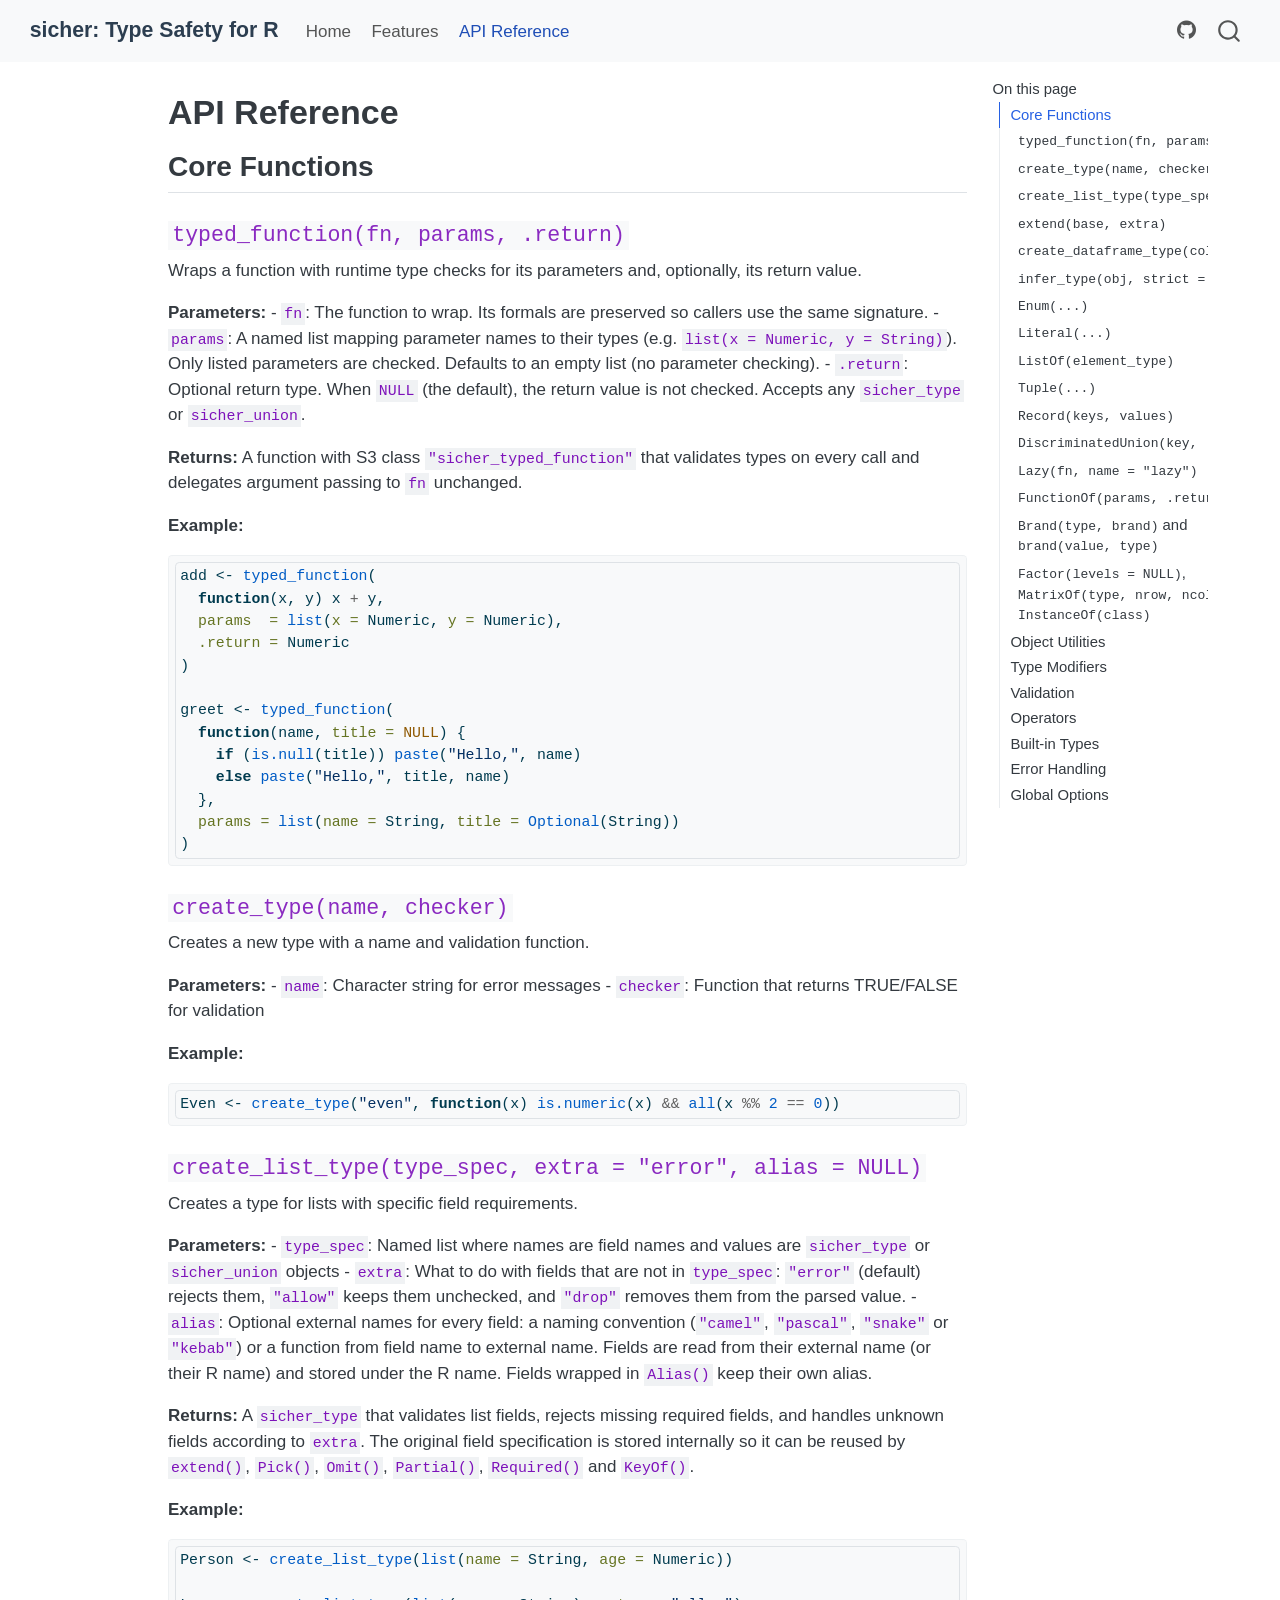
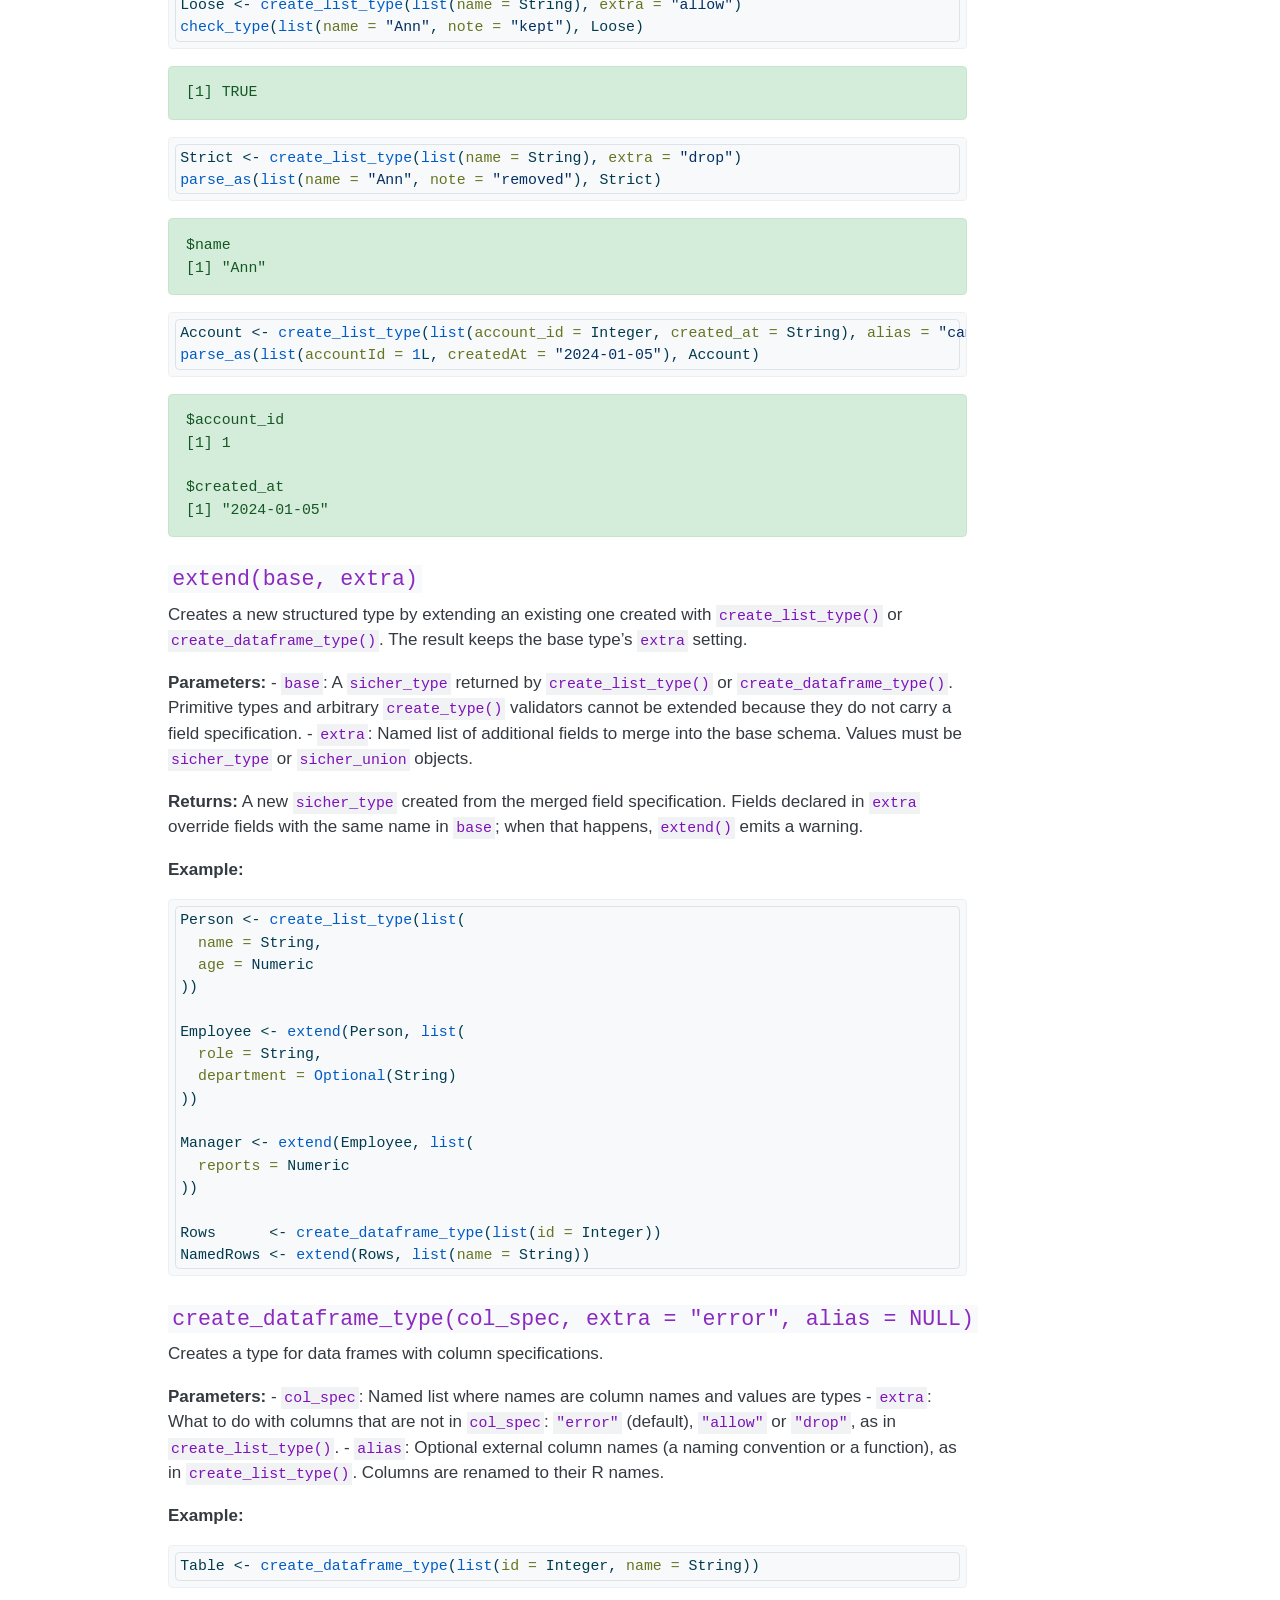
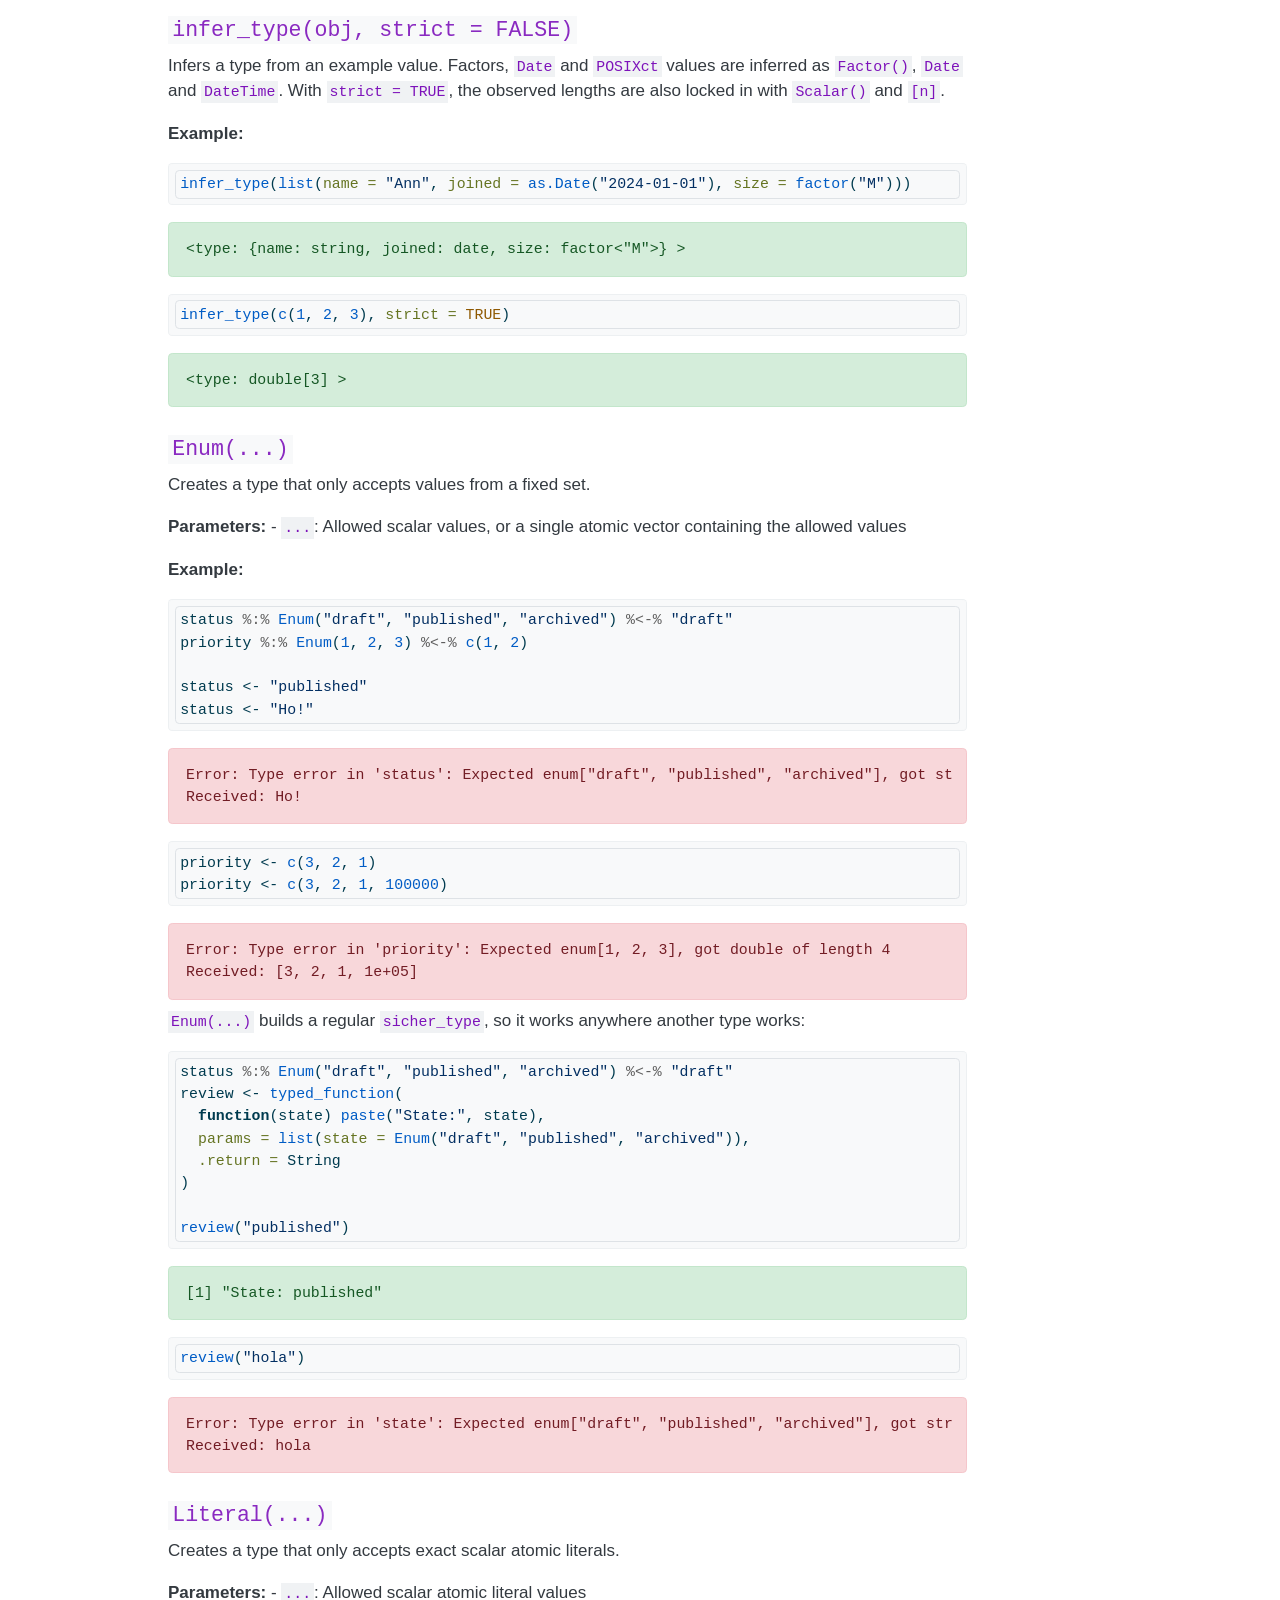
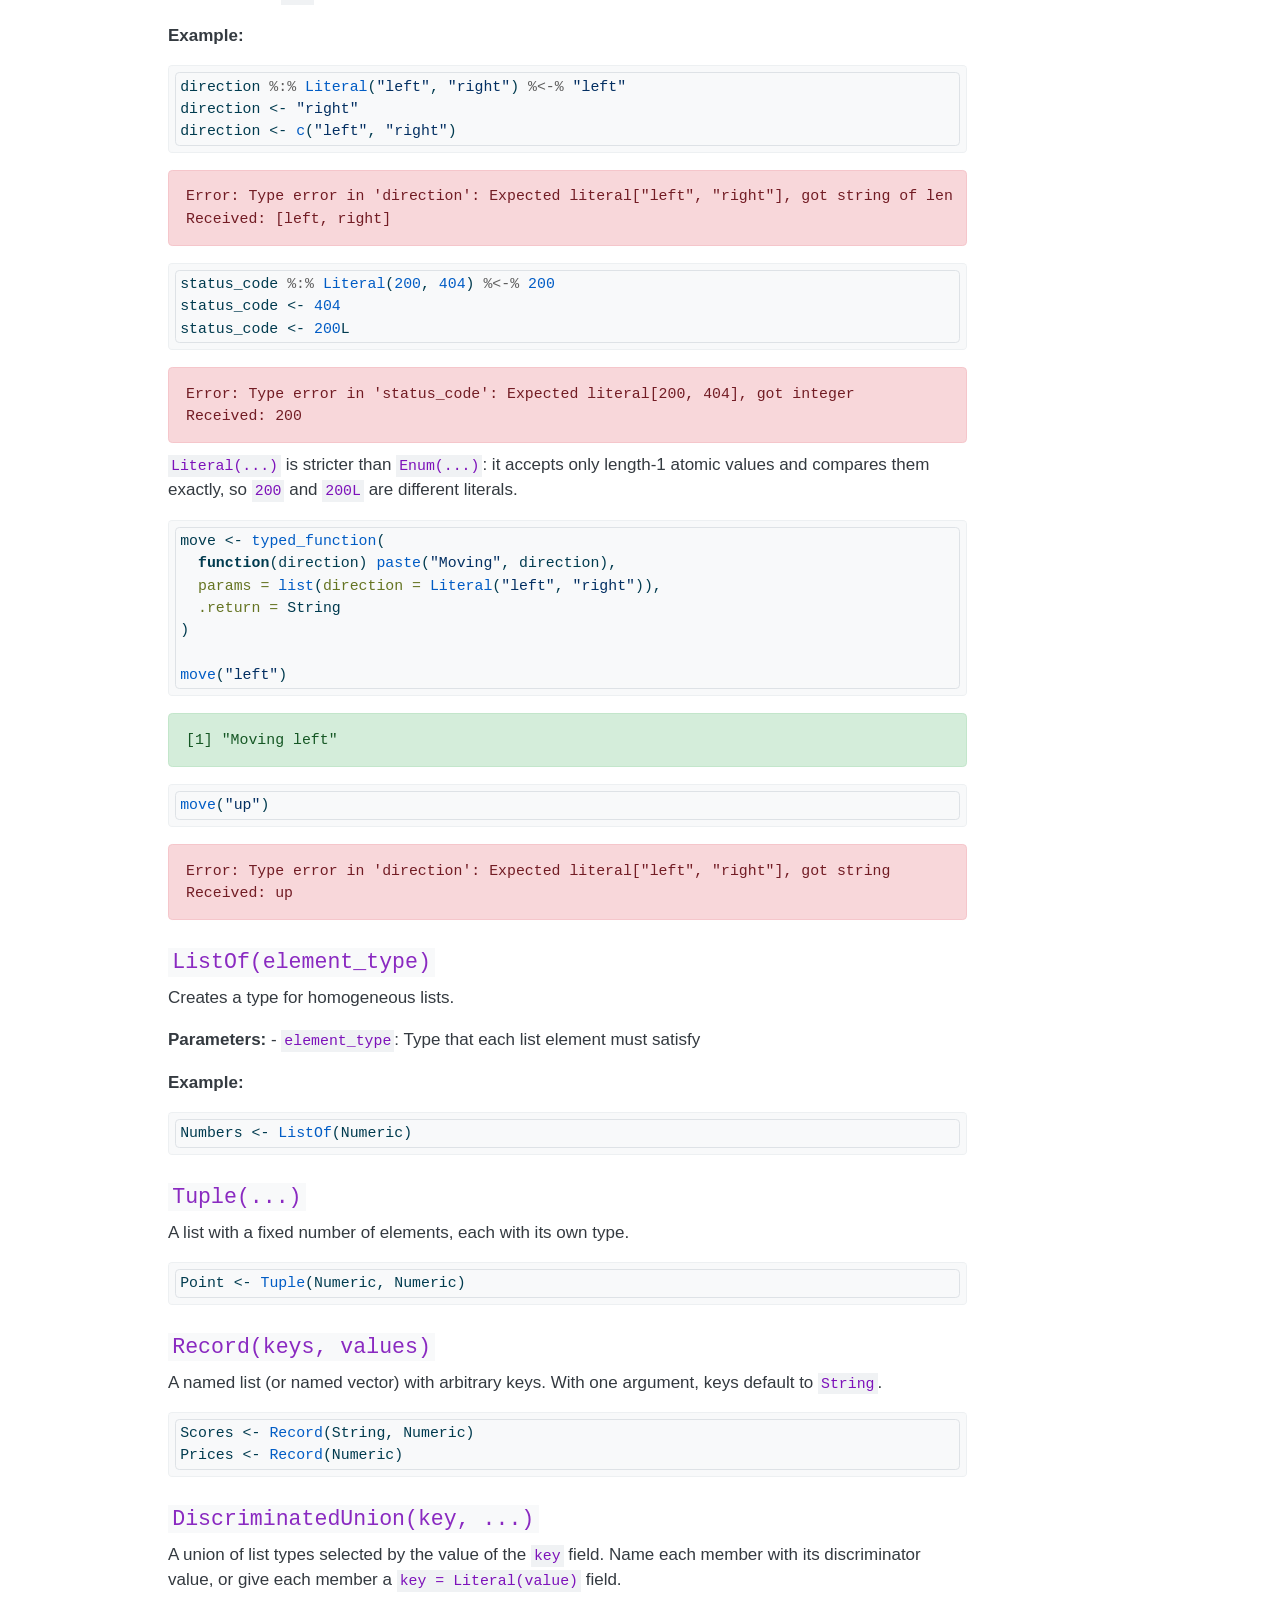
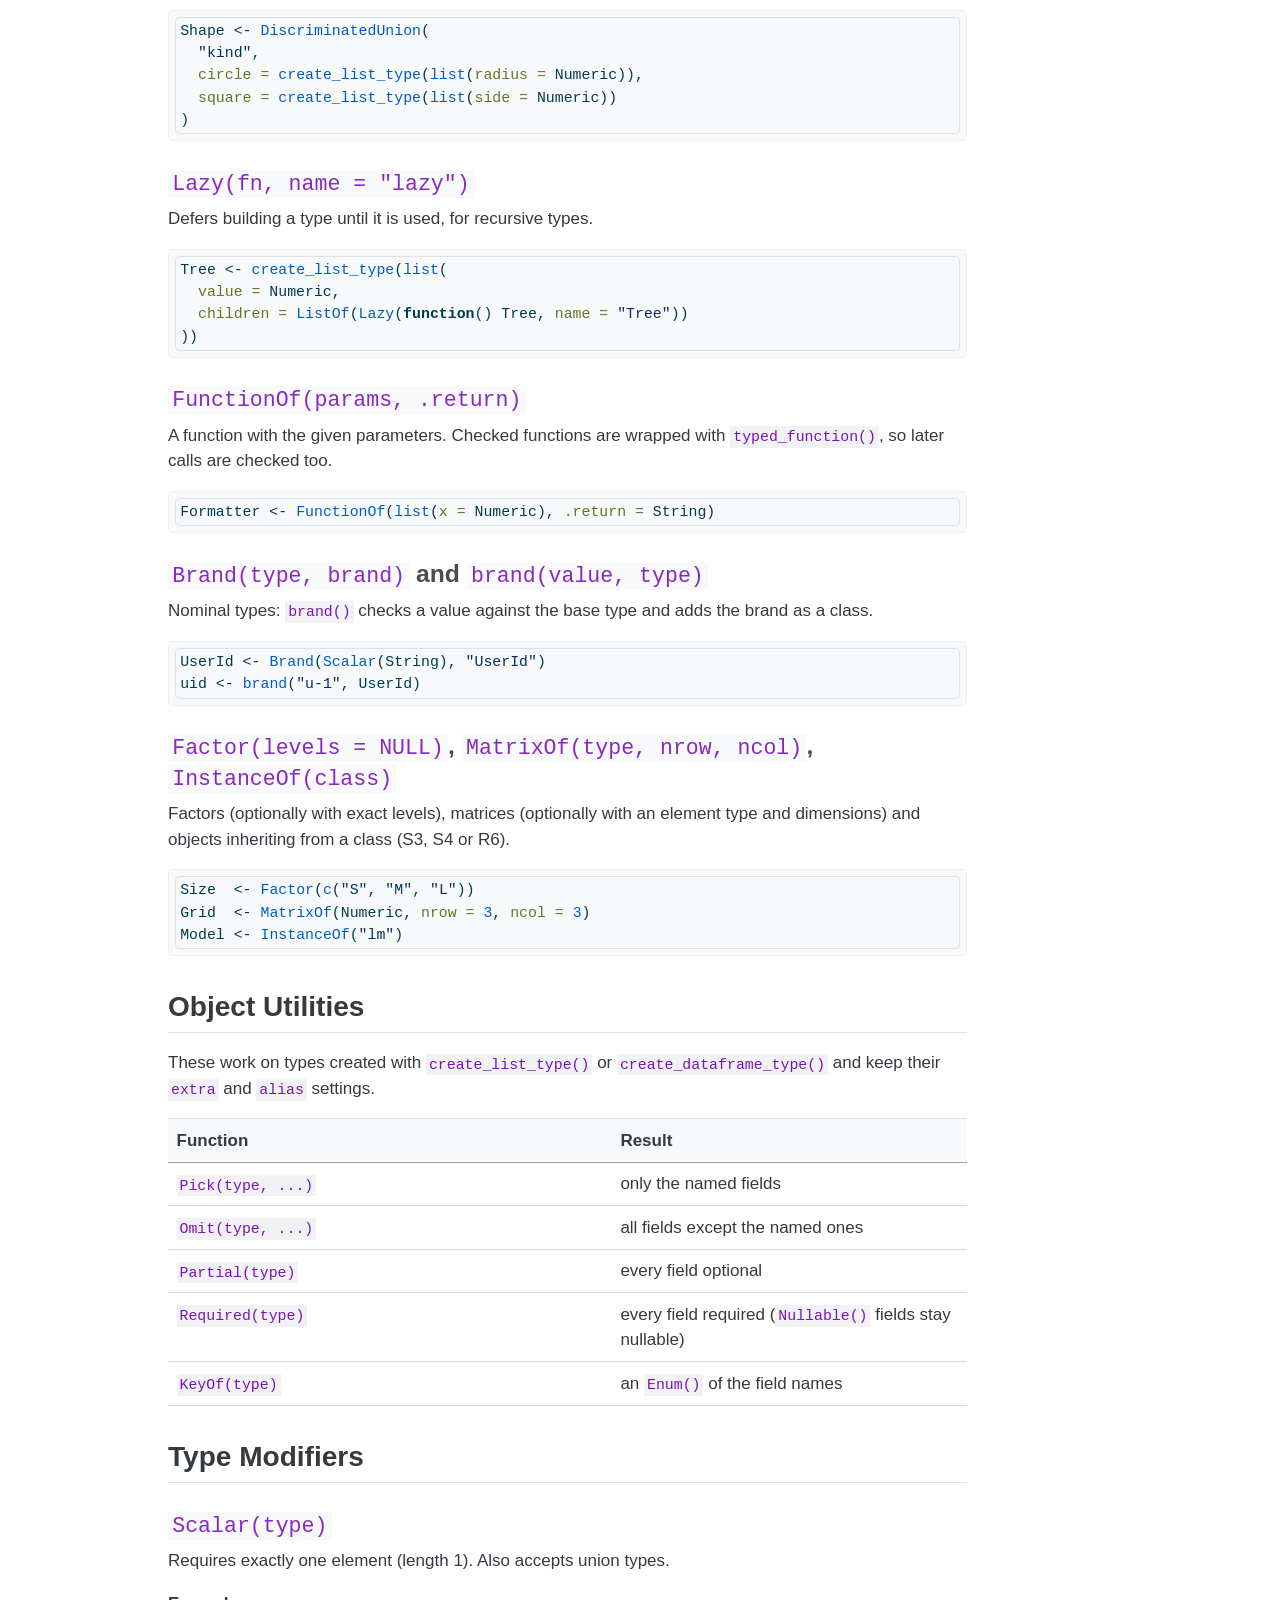
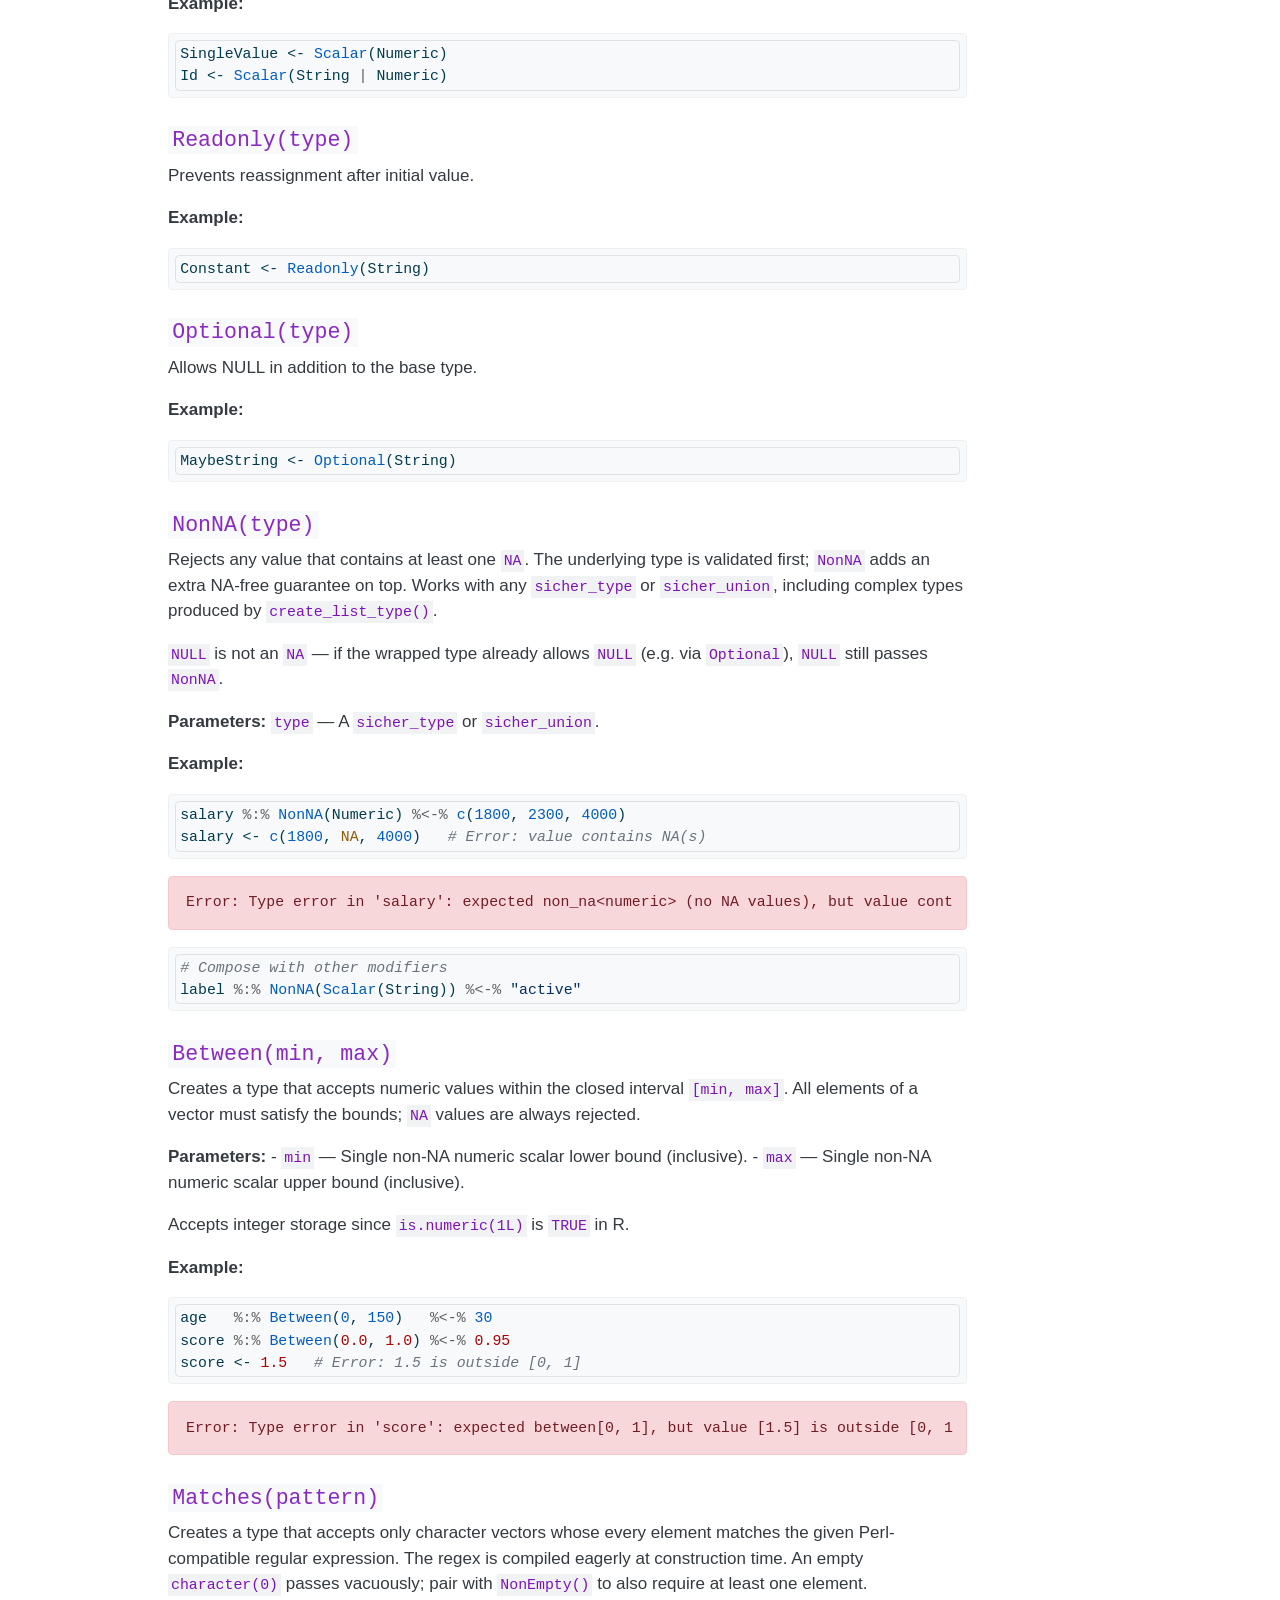
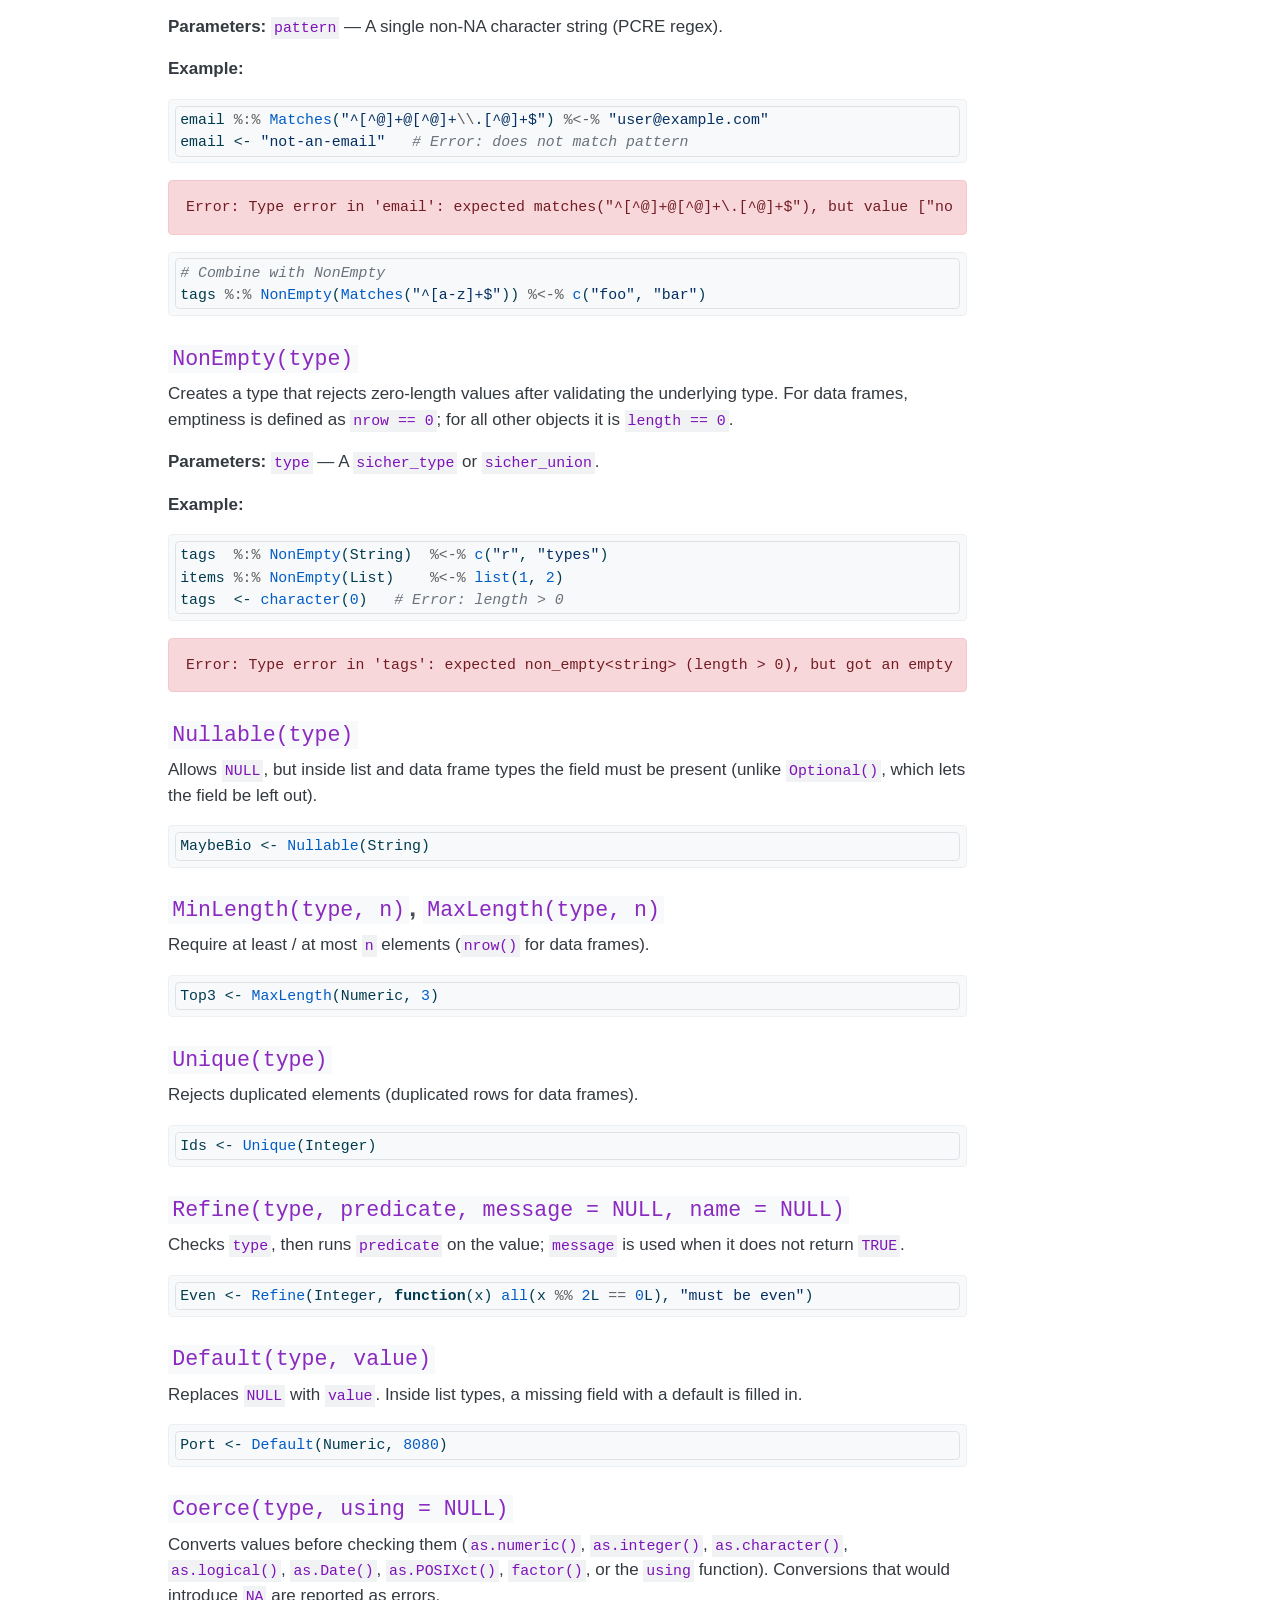
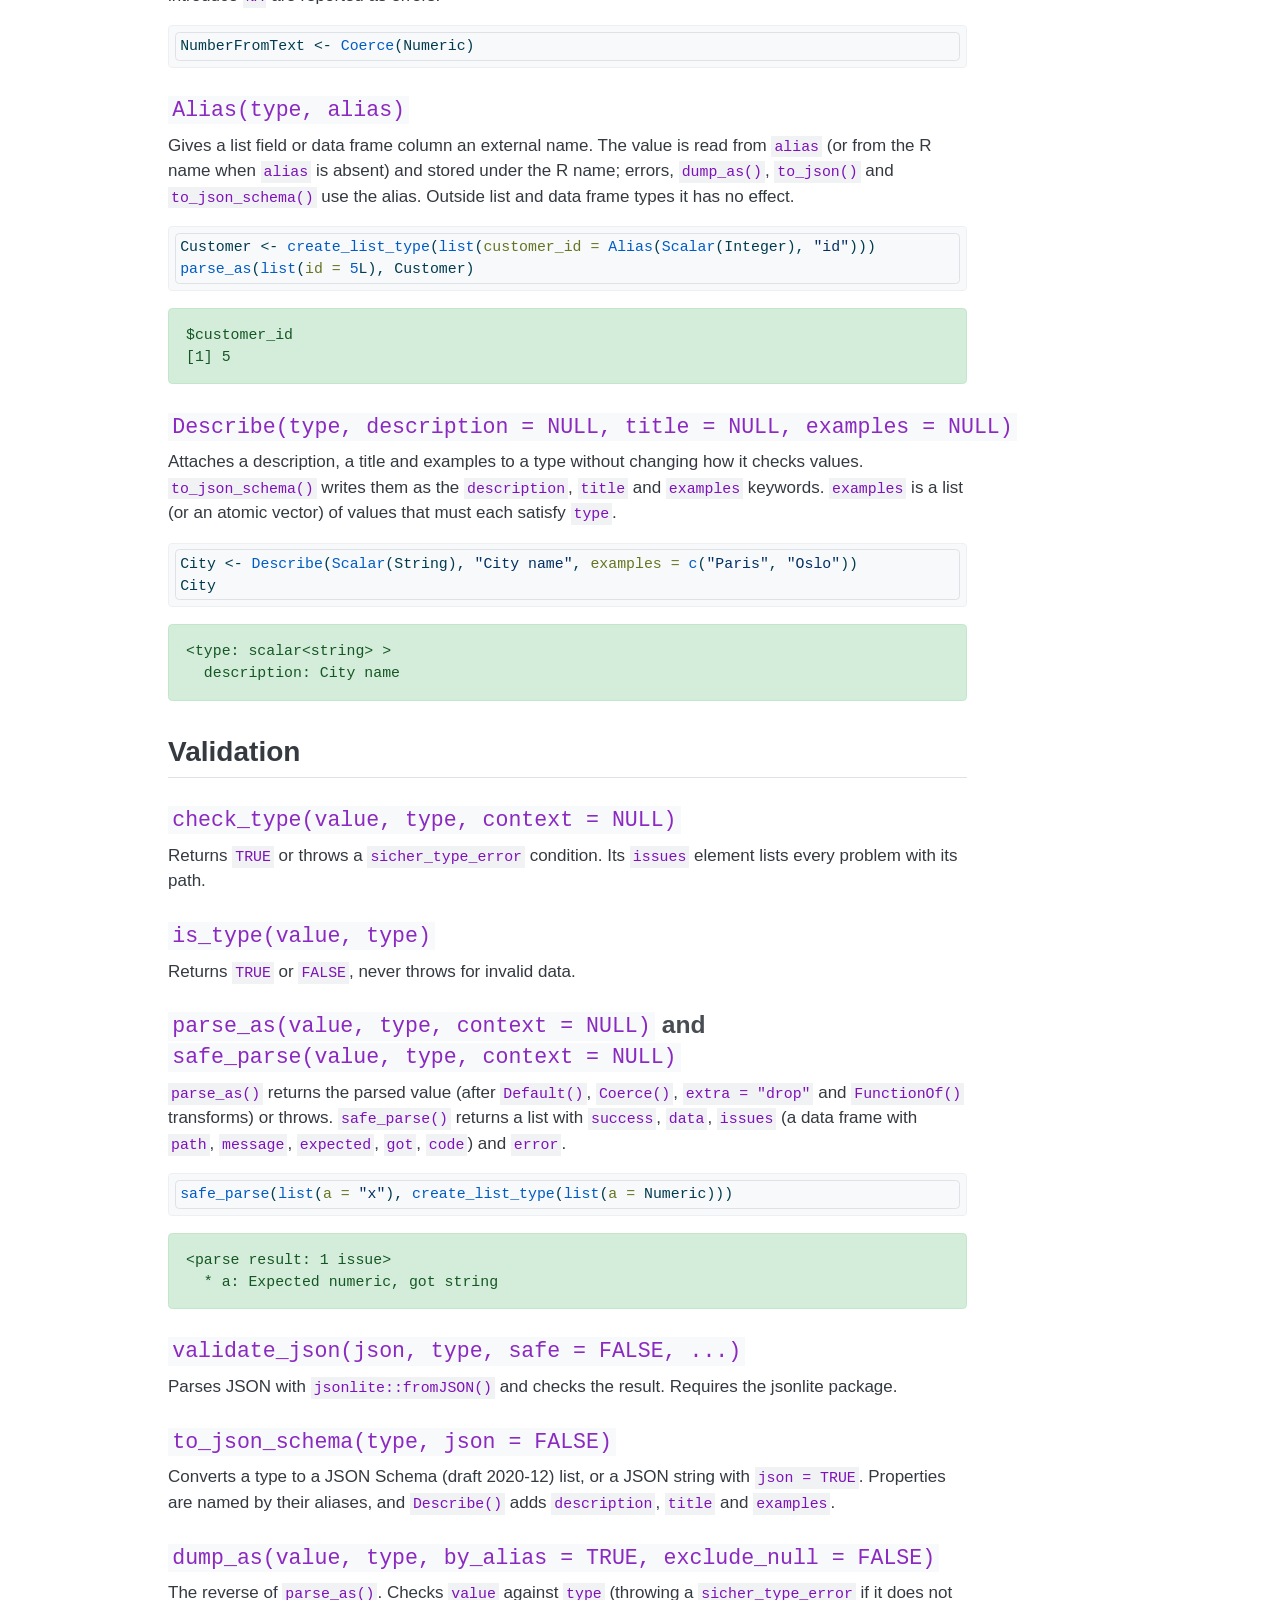
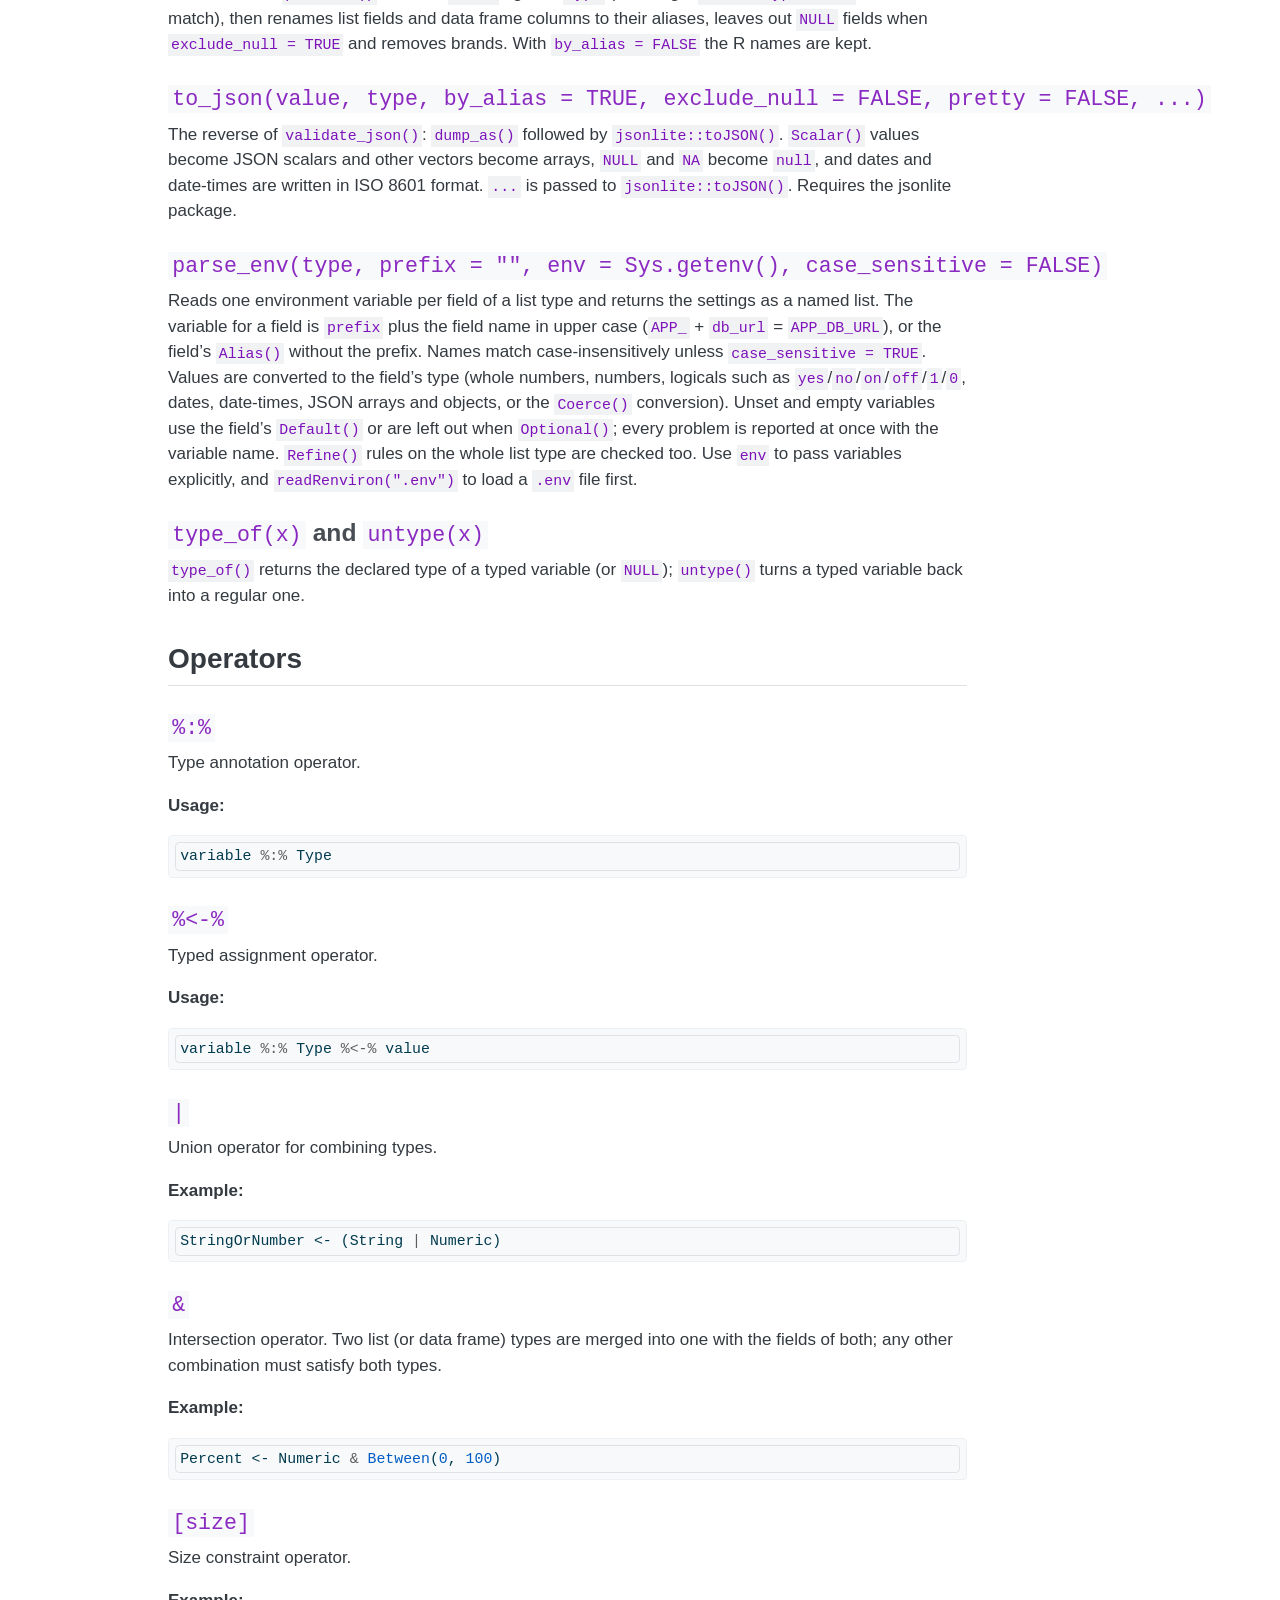
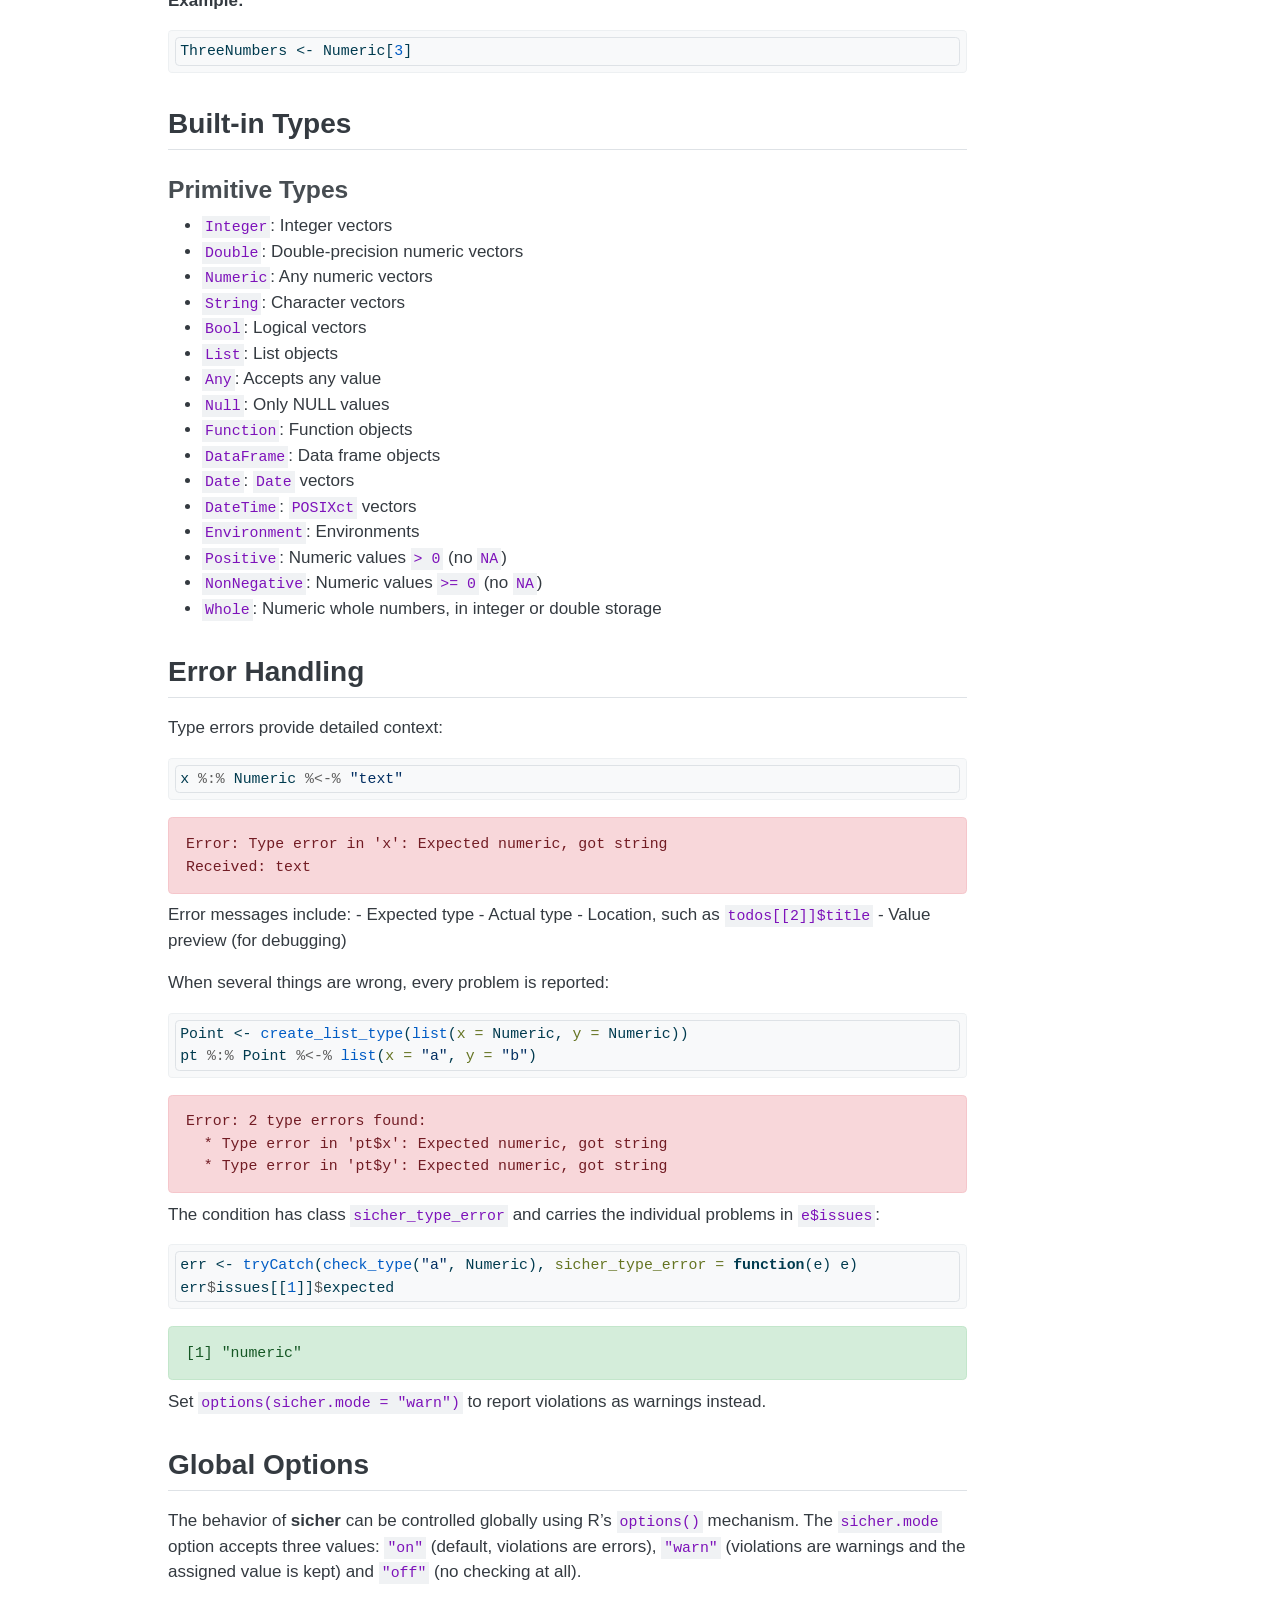
==== commit c9ee1672: "sicher 0.3.0: aliases, to_json, Describe and parse_env - Alias() and the `alias` argument of create_" ====
--- a/docs/api.html
+++ b/docs/api.html
@@ -164,9 +164,9 @@
   <ul class="collapse">
   <li><a href="#typed_functionfn-params-.return" id="toc-typed_functionfn-params-.return" class="nav-link" data-scroll-target="#typed_functionfn-params-.return"><code>typed_function(fn, params, .return)</code></a></li>
   <li><a href="#create_typename-checker" id="toc-create_typename-checker" class="nav-link" data-scroll-target="#create_typename-checker"><code>create_type(name, checker)</code></a></li>
-  <li><a href="#create_list_typetype_spec-extra-error" id="toc-create_list_typetype_spec-extra-error" class="nav-link" data-scroll-target="#create_list_typetype_spec-extra-error"><code>create_list_type(type_spec, extra = "error")</code></a></li>
+  <li><a href="#create_list_typetype_spec-extra-error-alias-null" id="toc-create_list_typetype_spec-extra-error-alias-null" class="nav-link" data-scroll-target="#create_list_typetype_spec-extra-error-alias-null"><code>create_list_type(type_spec, extra = "error", alias = NULL)</code></a></li>
   <li><a href="#extendbase-extra" id="toc-extendbase-extra" class="nav-link" data-scroll-target="#extendbase-extra"><code>extend(base, extra)</code></a></li>
-  <li><a href="#create_dataframe_typecol_spec-extra-error" id="toc-create_dataframe_typecol_spec-extra-error" class="nav-link" data-scroll-target="#create_dataframe_typecol_spec-extra-error"><code>create_dataframe_type(col_spec, extra = "error")</code></a></li>
+  <li><a href="#create_dataframe_typecol_spec-extra-error-alias-null" id="toc-create_dataframe_typecol_spec-extra-error-alias-null" class="nav-link" data-scroll-target="#create_dataframe_typecol_spec-extra-error-alias-null"><code>create_dataframe_type(col_spec, extra = "error", alias = NULL)</code></a></li>
   <li><a href="#infer_typeobj-strict-false" id="toc-infer_typeobj-strict-false" class="nav-link" data-scroll-target="#infer_typeobj-strict-false"><code>infer_type(obj, strict = FALSE)</code></a></li>
   <li><a href="#enum..." id="toc-enum..." class="nav-link" data-scroll-target="#enum..."><code>Enum(...)</code></a></li>
   <li><a href="#literal..." id="toc-literal..." class="nav-link" data-scroll-target="#literal..."><code>Literal(...)</code></a></li>
@@ -195,6 +195,8 @@
   <li><a href="#refinetype-predicate-message-null-name-null" id="toc-refinetype-predicate-message-null-name-null" class="nav-link" data-scroll-target="#refinetype-predicate-message-null-name-null"><code>Refine(type, predicate, message = NULL, name = NULL)</code></a></li>
   <li><a href="#defaulttype-value" id="toc-defaulttype-value" class="nav-link" data-scroll-target="#defaulttype-value"><code>Default(type, value)</code></a></li>
   <li><a href="#coercetype-using-null" id="toc-coercetype-using-null" class="nav-link" data-scroll-target="#coercetype-using-null"><code>Coerce(type, using = NULL)</code></a></li>
+  <li><a href="#aliastype-alias" id="toc-aliastype-alias" class="nav-link" data-scroll-target="#aliastype-alias"><code>Alias(type, alias)</code></a></li>
+  <li><a href="#describetype-description-null-title-null-examples-null" id="toc-describetype-description-null-title-null-examples-null" class="nav-link" data-scroll-target="#describetype-description-null-title-null-examples-null"><code>Describe(type, description = NULL, title = NULL, examples = NULL)</code></a></li>
   </ul></li>
   <li><a href="#validation" id="toc-validation" class="nav-link" data-scroll-target="#validation">Validation</a>
   <ul class="collapse">
@@ -203,6 +205,9 @@
   <li><a href="#parse_asvalue-type-context-null-and-safe_parsevalue-type-context-null" id="toc-parse_asvalue-type-context-null-and-safe_parsevalue-type-context-null" class="nav-link" data-scroll-target="#parse_asvalue-type-context-null-and-safe_parsevalue-type-context-null"><code>parse_as(value, type, context = NULL)</code> and <code>safe_parse(value, type, context = NULL)</code></a></li>
   <li><a href="#validate_jsonjson-type-safe-false-..." id="toc-validate_jsonjson-type-safe-false-..." class="nav-link" data-scroll-target="#validate_jsonjson-type-safe-false-..."><code>validate_json(json, type, safe = FALSE, ...)</code></a></li>
   <li><a href="#to_json_schematype-json-false" id="toc-to_json_schematype-json-false" class="nav-link" data-scroll-target="#to_json_schematype-json-false"><code>to_json_schema(type, json = FALSE)</code></a></li>
+  <li><a href="#dump_asvalue-type-by_alias-true-exclude_null-false" id="toc-dump_asvalue-type-by_alias-true-exclude_null-false" class="nav-link" data-scroll-target="#dump_asvalue-type-by_alias-true-exclude_null-false"><code>dump_as(value, type, by_alias = TRUE, exclude_null = FALSE)</code></a></li>
+  <li><a href="#to_jsonvalue-type-by_alias-true-exclude_null-false-pretty-false-..." id="toc-to_jsonvalue-type-by_alias-true-exclude_null-false-pretty-false-..." class="nav-link" data-scroll-target="#to_jsonvalue-type-by_alias-true-exclude_null-false-pretty-false-..."><code>to_json(value, type, by_alias = TRUE, exclude_null = FALSE, pretty = FALSE, ...)</code></a></li>
+  <li><a href="#parse_envtype-prefix-env-sys.getenv-case_sensitive-false" id="toc-parse_envtype-prefix-env-sys.getenv-case_sensitive-false" class="nav-link" data-scroll-target="#parse_envtype-prefix-env-sys.getenv-case_sensitive-false"><code>parse_env(type, prefix = "", env = Sys.getenv(), case_sensitive = FALSE)</code></a></li>
   <li><a href="#type_ofx-and-untypex" id="toc-type_ofx-and-untypex" class="nav-link" data-scroll-target="#type_ofx-and-untypex"><code>type_of(x)</code> and <code>untype(x)</code></a></li>
   </ul></li>
   <li><a href="#operators" id="toc-operators" class="nav-link" data-scroll-target="#operators">Operators</a>
@@ -277,10 +282,10 @@
 <div class="code-copy-outer-scaffold"><div class="sourceCode cell-code" id="cb2"><pre class="sourceCode r code-with-copy"><code class="sourceCode r"><span id="cb2-1"><a href="#cb2-1" aria-hidden="true" tabindex="-1"></a>Even <span class="ot">&lt;-</span> <span class="fu">create_type</span>(<span class="st">"even"</span>, <span class="cf">function</span>(x) <span class="fu">is.numeric</span>(x) <span class="sc">&amp;&amp;</span> <span class="fu">all</span>(x <span class="sc">%%</span> <span class="dv">2</span> <span class="sc">==</span> <span class="dv">0</span>))</span></code></pre></div><button title="Copy to Clipboard" class="code-copy-button"><i class="bi"></i></button></div>
 </div>
 </section>
-<section id="create_list_typetype_spec-extra-error" class="level3">
-<h3 class="anchored" data-anchor-id="create_list_typetype_spec-extra-error"><code>create_list_type(type_spec, extra = "error")</code></h3>
+<section id="create_list_typetype_spec-extra-error-alias-null" class="level3">
+<h3 class="anchored" data-anchor-id="create_list_typetype_spec-extra-error-alias-null"><code>create_list_type(type_spec, extra = "error", alias = NULL)</code></h3>
 <p>Creates a type for lists with specific field requirements.</p>
-<p><strong>Parameters:</strong> - <code>type_spec</code>: Named list where names are field names and values are <code>sicher_type</code> or <code>sicher_union</code> objects - <code>extra</code>: What to do with fields that are not in <code>type_spec</code>: <code>"error"</code> (default) rejects them, <code>"allow"</code> keeps them unchecked, and <code>"drop"</code> removes them from the parsed value.</p>
+<p><strong>Parameters:</strong> - <code>type_spec</code>: Named list where names are field names and values are <code>sicher_type</code> or <code>sicher_union</code> objects - <code>extra</code>: What to do with fields that are not in <code>type_spec</code>: <code>"error"</code> (default) rejects them, <code>"allow"</code> keeps them unchecked, and <code>"drop"</code> removes them from the parsed value. - <code>alias</code>: Optional external names for every field: a naming convention (<code>"camel"</code>, <code>"pascal"</code>, <code>"snake"</code> or <code>"kebab"</code>) or a function from field name to external name. Fields are read from their external name (or their R name) and stored under the R name. Fields wrapped in <code>Alias()</code> keep their own alias.</p>
 <p><strong>Returns:</strong> A <code>sicher_type</code> that validates list fields, rejects missing required fields, and handles unknown fields according to <code>extra</code>. The original field specification is stored internally so it can be reused by <code>extend()</code>, <code>Pick()</code>, <code>Omit()</code>, <code>Partial()</code>, <code>Required()</code> and <code>KeyOf()</code>.</p>
 <p><strong>Example:</strong></p>
 <div class="cell">
@@ -297,6 +302,15 @@
 <pre><code>$name
 [1] "Ann"</code></pre>
 </div>
+<div class="code-copy-outer-scaffold"><div class="sourceCode cell-code" id="cb7"><pre class="sourceCode r code-with-copy"><code class="sourceCode r"><span id="cb7-1"><a href="#cb7-1" aria-hidden="true" tabindex="-1"></a>Account <span class="ot">&lt;-</span> <span class="fu">create_list_type</span>(<span class="fu">list</span>(<span class="at">account_id =</span> Integer, <span class="at">created_at =</span> String), <span class="at">alias =</span> <span class="st">"camel"</span>)</span>
+<span id="cb7-2"><a href="#cb7-2" aria-hidden="true" tabindex="-1"></a><span class="fu">parse_as</span>(<span class="fu">list</span>(<span class="at">accountId =</span> <span class="dv">1</span>L, <span class="at">createdAt =</span> <span class="st">"2024-01-05"</span>), Account)</span></code></pre></div><button title="Copy to Clipboard" class="code-copy-button"><i class="bi"></i></button></div>
+<div class="cell-output cell-output-stdout">
+<pre><code>$account_id
+[1] 1
+
+$created_at
+[1] "2024-01-05"</code></pre>
+</div>
 </div>
 </section>
 <section id="extendbase-extra" class="level3">
@@ -306,31 +320,31 @@
 <p><strong>Returns:</strong> A new <code>sicher_type</code> created from the merged field specification. Fields declared in <code>extra</code> override fields with the same name in <code>base</code>; when that happens, <code>extend()</code> emits a warning.</p>
 <p><strong>Example:</strong></p>
 <div class="cell">
-<div class="code-copy-outer-scaffold"><div class="sourceCode cell-code" id="cb7"><pre class="sourceCode r code-with-copy"><code class="sourceCode r"><span id="cb7-1"><a href="#cb7-1" aria-hidden="true" tabindex="-1"></a>Person <span class="ot">&lt;-</span> <span class="fu">create_list_type</span>(<span class="fu">list</span>(</span>
-<span id="cb7-2"><a href="#cb7-2" aria-hidden="true" tabindex="-1"></a>  <span class="at">name =</span> String,</span>
-<span id="cb7-3"><a href="#cb7-3" aria-hidden="true" tabindex="-1"></a>  <span class="at">age =</span> Numeric</span>
-<span id="cb7-4"><a href="#cb7-4" aria-hidden="true" tabindex="-1"></a>))</span>
-<span id="cb7-5"><a href="#cb7-5" aria-hidden="true" tabindex="-1"></a></span>
-<span id="cb7-6"><a href="#cb7-6" aria-hidden="true" tabindex="-1"></a>Employee <span class="ot">&lt;-</span> <span class="fu">extend</span>(Person, <span class="fu">list</span>(</span>
-<span id="cb7-7"><a href="#cb7-7" aria-hidden="true" tabindex="-1"></a>  <span class="at">role =</span> String,</span>
-<span id="cb7-8"><a href="#cb7-8" aria-hidden="true" tabindex="-1"></a>  <span class="at">department =</span> <span class="fu">Optional</span>(String)</span>
-<span id="cb7-9"><a href="#cb7-9" aria-hidden="true" tabindex="-1"></a>))</span>
-<span id="cb7-10"><a href="#cb7-10" aria-hidden="true" tabindex="-1"></a></span>
-<span id="cb7-11"><a href="#cb7-11" aria-hidden="true" tabindex="-1"></a>Manager <span class="ot">&lt;-</span> <span class="fu">extend</span>(Employee, <span class="fu">list</span>(</span>
-<span id="cb7-12"><a href="#cb7-12" aria-hidden="true" tabindex="-1"></a>  <span class="at">reports =</span> Numeric</span>
-<span id="cb7-13"><a href="#cb7-13" aria-hidden="true" tabindex="-1"></a>))</span>
-<span id="cb7-14"><a href="#cb7-14" aria-hidden="true" tabindex="-1"></a></span>
-<span id="cb7-15"><a href="#cb7-15" aria-hidden="true" tabindex="-1"></a>Rows      <span class="ot">&lt;-</span> <span class="fu">create_dataframe_type</span>(<span class="fu">list</span>(<span class="at">id =</span> Integer))</span>
-<span id="cb7-16"><a href="#cb7-16" aria-hidden="true" tabindex="-1"></a>NamedRows <span class="ot">&lt;-</span> <span class="fu">extend</span>(Rows, <span class="fu">list</span>(<span class="at">name =</span> String))</span></code></pre></div><button title="Copy to Clipboard" class="code-copy-button"><i class="bi"></i></button></div>
-</div>
-</section>
-<section id="create_dataframe_typecol_spec-extra-error" class="level3">
-<h3 class="anchored" data-anchor-id="create_dataframe_typecol_spec-extra-error"><code>create_dataframe_type(col_spec, extra = "error")</code></h3>
+<div class="code-copy-outer-scaffold"><div class="sourceCode cell-code" id="cb9"><pre class="sourceCode r code-with-copy"><code class="sourceCode r"><span id="cb9-1"><a href="#cb9-1" aria-hidden="true" tabindex="-1"></a>Person <span class="ot">&lt;-</span> <span class="fu">create_list_type</span>(<span class="fu">list</span>(</span>
+<span id="cb9-2"><a href="#cb9-2" aria-hidden="true" tabindex="-1"></a>  <span class="at">name =</span> String,</span>
+<span id="cb9-3"><a href="#cb9-3" aria-hidden="true" tabindex="-1"></a>  <span class="at">age =</span> Numeric</span>
+<span id="cb9-4"><a href="#cb9-4" aria-hidden="true" tabindex="-1"></a>))</span>
+<span id="cb9-5"><a href="#cb9-5" aria-hidden="true" tabindex="-1"></a></span>
+<span id="cb9-6"><a href="#cb9-6" aria-hidden="true" tabindex="-1"></a>Employee <span class="ot">&lt;-</span> <span class="fu">extend</span>(Person, <span class="fu">list</span>(</span>
+<span id="cb9-7"><a href="#cb9-7" aria-hidden="true" tabindex="-1"></a>  <span class="at">role =</span> String,</span>
+<span id="cb9-8"><a href="#cb9-8" aria-hidden="true" tabindex="-1"></a>  <span class="at">department =</span> <span class="fu">Optional</span>(String)</span>
+<span id="cb9-9"><a href="#cb9-9" aria-hidden="true" tabindex="-1"></a>))</span>
+<span id="cb9-10"><a href="#cb9-10" aria-hidden="true" tabindex="-1"></a></span>
+<span id="cb9-11"><a href="#cb9-11" aria-hidden="true" tabindex="-1"></a>Manager <span class="ot">&lt;-</span> <span class="fu">extend</span>(Employee, <span class="fu">list</span>(</span>
+<span id="cb9-12"><a href="#cb9-12" aria-hidden="true" tabindex="-1"></a>  <span class="at">reports =</span> Numeric</span>
+<span id="cb9-13"><a href="#cb9-13" aria-hidden="true" tabindex="-1"></a>))</span>
+<span id="cb9-14"><a href="#cb9-14" aria-hidden="true" tabindex="-1"></a></span>
+<span id="cb9-15"><a href="#cb9-15" aria-hidden="true" tabindex="-1"></a>Rows      <span class="ot">&lt;-</span> <span class="fu">create_dataframe_type</span>(<span class="fu">list</span>(<span class="at">id =</span> Integer))</span>
+<span id="cb9-16"><a href="#cb9-16" aria-hidden="true" tabindex="-1"></a>NamedRows <span class="ot">&lt;-</span> <span class="fu">extend</span>(Rows, <span class="fu">list</span>(<span class="at">name =</span> String))</span></code></pre></div><button title="Copy to Clipboard" class="code-copy-button"><i class="bi"></i></button></div>
+</div>
+</section>
+<section id="create_dataframe_typecol_spec-extra-error-alias-null" class="level3">
+<h3 class="anchored" data-anchor-id="create_dataframe_typecol_spec-extra-error-alias-null"><code>create_dataframe_type(col_spec, extra = "error", alias = NULL)</code></h3>
 <p>Creates a type for data frames with column specifications.</p>
-<p><strong>Parameters:</strong> - <code>col_spec</code>: Named list where names are column names and values are types - <code>extra</code>: What to do with columns that are not in <code>col_spec</code>: <code>"error"</code> (default), <code>"allow"</code> or <code>"drop"</code>, as in <code>create_list_type()</code>.</p>
-<p><strong>Example:</strong></p>
-<div class="cell">
-<div class="code-copy-outer-scaffold"><div class="sourceCode cell-code" id="cb8"><pre class="sourceCode r code-with-copy"><code class="sourceCode r"><span id="cb8-1"><a href="#cb8-1" aria-hidden="true" tabindex="-1"></a>Table <span class="ot">&lt;-</span> <span class="fu">create_dataframe_type</span>(<span class="fu">list</span>(<span class="at">id =</span> Integer, <span class="at">name =</span> String))</span></code></pre></div><button title="Copy to Clipboard" class="code-copy-button"><i class="bi"></i></button></div>
+<p><strong>Parameters:</strong> - <code>col_spec</code>: Named list where names are column names and values are types - <code>extra</code>: What to do with columns that are not in <code>col_spec</code>: <code>"error"</code> (default), <code>"allow"</code> or <code>"drop"</code>, as in <code>create_list_type()</code>. - <code>alias</code>: Optional external column names (a naming convention or a function), as in <code>create_list_type()</code>. Columns are renamed to their R names.</p>
+<p><strong>Example:</strong></p>
+<div class="cell">
+<div class="code-copy-outer-scaffold"><div class="sourceCode cell-code" id="cb10"><pre class="sourceCode r code-with-copy"><code class="sourceCode r"><span id="cb10-1"><a href="#cb10-1" aria-hidden="true" tabindex="-1"></a>Table <span class="ot">&lt;-</span> <span class="fu">create_dataframe_type</span>(<span class="fu">list</span>(<span class="at">id =</span> Integer, <span class="at">name =</span> String))</span></code></pre></div><button title="Copy to Clipboard" class="code-copy-button"><i class="bi"></i></button></div>
 </div>
 </section>
 <section id="infer_typeobj-strict-false" class="level3">
@@ -338,11 +352,11 @@
 <p>Infers a type from an example value. Factors, <code>Date</code> and <code>POSIXct</code> values are inferred as <code>Factor()</code>, <code>Date</code> and <code>DateTime</code>. With <code>strict = TRUE</code>, the observed lengths are also locked in with <code>Scalar()</code> and <code>[n]</code>.</p>
 <p><strong>Example:</strong></p>
 <div class="cell">
-<div class="code-copy-outer-scaffold"><div class="sourceCode cell-code" id="cb9"><pre class="sourceCode r code-with-copy"><code class="sourceCode r"><span id="cb9-1"><a href="#cb9-1" aria-hidden="true" tabindex="-1"></a><span class="fu">infer_type</span>(<span class="fu">list</span>(<span class="at">name =</span> <span class="st">"Ann"</span>, <span class="at">joined =</span> <span class="fu">as.Date</span>(<span class="st">"2024-01-01"</span>), <span class="at">size =</span> <span class="fu">factor</span>(<span class="st">"M"</span>)))</span></code></pre></div><button title="Copy to Clipboard" class="code-copy-button"><i class="bi"></i></button></div>
+<div class="code-copy-outer-scaffold"><div class="sourceCode cell-code" id="cb11"><pre class="sourceCode r code-with-copy"><code class="sourceCode r"><span id="cb11-1"><a href="#cb11-1" aria-hidden="true" tabindex="-1"></a><span class="fu">infer_type</span>(<span class="fu">list</span>(<span class="at">name =</span> <span class="st">"Ann"</span>, <span class="at">joined =</span> <span class="fu">as.Date</span>(<span class="st">"2024-01-01"</span>), <span class="at">size =</span> <span class="fu">factor</span>(<span class="st">"M"</span>)))</span></code></pre></div><button title="Copy to Clipboard" class="code-copy-button"><i class="bi"></i></button></div>
 <div class="cell-output cell-output-stdout">
 <pre><code>&lt;type: {name: string, joined: date, size: factor&lt;"M"&gt;} &gt;</code></pre>
 </div>
-<div class="code-copy-outer-scaffold"><div class="sourceCode cell-code" id="cb11"><pre class="sourceCode r code-with-copy"><code class="sourceCode r"><span id="cb11-1"><a href="#cb11-1" aria-hidden="true" tabindex="-1"></a><span class="fu">infer_type</span>(<span class="fu">c</span>(<span class="dv">1</span>, <span class="dv">2</span>, <span class="dv">3</span>), <span class="at">strict =</span> <span class="cn">TRUE</span>)</span></code></pre></div><button title="Copy to Clipboard" class="code-copy-button"><i class="bi"></i></button></div>
+<div class="code-copy-outer-scaffold"><div class="sourceCode cell-code" id="cb13"><pre class="sourceCode r code-with-copy"><code class="sourceCode r"><span id="cb13-1"><a href="#cb13-1" aria-hidden="true" tabindex="-1"></a><span class="fu">infer_type</span>(<span class="fu">c</span>(<span class="dv">1</span>, <span class="dv">2</span>, <span class="dv">3</span>), <span class="at">strict =</span> <span class="cn">TRUE</span>)</span></code></pre></div><button title="Copy to Clipboard" class="code-copy-button"><i class="bi"></i></button></div>
 <div class="cell-output cell-output-stdout">
 <pre><code>&lt;type: double[3] &gt;</code></pre>
 </div>
@@ -354,17 +368,17 @@
 <p><strong>Parameters:</strong> - <code>...</code>: Allowed scalar values, or a single atomic vector containing the allowed values</p>
 <p><strong>Example:</strong></p>
 <div class="cell">
-<div class="code-copy-outer-scaffold"><div class="sourceCode cell-code" id="cb13"><pre class="sourceCode r code-with-copy"><code class="sourceCode r"><span id="cb13-1"><a href="#cb13-1" aria-hidden="true" tabindex="-1"></a>status <span class="sc">%:%</span> <span class="fu">Enum</span>(<span class="st">"draft"</span>, <span class="st">"published"</span>, <span class="st">"archived"</span>) <span class="sc">%&lt;-%</span> <span class="st">"draft"</span></span>
-<span id="cb13-2"><a href="#cb13-2" aria-hidden="true" tabindex="-1"></a>priority <span class="sc">%:%</span> <span class="fu">Enum</span>(<span class="dv">1</span>, <span class="dv">2</span>, <span class="dv">3</span>) <span class="sc">%&lt;-%</span> <span class="fu">c</span>(<span class="dv">1</span>, <span class="dv">2</span>)</span>
-<span id="cb13-3"><a href="#cb13-3" aria-hidden="true" tabindex="-1"></a></span>
-<span id="cb13-4"><a href="#cb13-4" aria-hidden="true" tabindex="-1"></a>status <span class="ot">&lt;-</span> <span class="st">"published"</span></span>
-<span id="cb13-5"><a href="#cb13-5" aria-hidden="true" tabindex="-1"></a>status <span class="ot">&lt;-</span> <span class="st">"Ho!"</span></span></code></pre></div><button title="Copy to Clipboard" class="code-copy-button"><i class="bi"></i></button></div>
+<div class="code-copy-outer-scaffold"><div class="sourceCode cell-code" id="cb15"><pre class="sourceCode r code-with-copy"><code class="sourceCode r"><span id="cb15-1"><a href="#cb15-1" aria-hidden="true" tabindex="-1"></a>status <span class="sc">%:%</span> <span class="fu">Enum</span>(<span class="st">"draft"</span>, <span class="st">"published"</span>, <span class="st">"archived"</span>) <span class="sc">%&lt;-%</span> <span class="st">"draft"</span></span>
+<span id="cb15-2"><a href="#cb15-2" aria-hidden="true" tabindex="-1"></a>priority <span class="sc">%:%</span> <span class="fu">Enum</span>(<span class="dv">1</span>, <span class="dv">2</span>, <span class="dv">3</span>) <span class="sc">%&lt;-%</span> <span class="fu">c</span>(<span class="dv">1</span>, <span class="dv">2</span>)</span>
+<span id="cb15-3"><a href="#cb15-3" aria-hidden="true" tabindex="-1"></a></span>
+<span id="cb15-4"><a href="#cb15-4" aria-hidden="true" tabindex="-1"></a>status <span class="ot">&lt;-</span> <span class="st">"published"</span></span>
+<span id="cb15-5"><a href="#cb15-5" aria-hidden="true" tabindex="-1"></a>status <span class="ot">&lt;-</span> <span class="st">"Ho!"</span></span></code></pre></div><button title="Copy to Clipboard" class="code-copy-button"><i class="bi"></i></button></div>
 <div class="cell-output cell-output-error">
 <pre><code>Error: Type error in 'status': Expected enum["draft", "published", "archived"], got string
 Received: Ho!</code></pre>
 </div>
-<div class="code-copy-outer-scaffold"><div class="sourceCode cell-code" id="cb15"><pre class="sourceCode r code-with-copy"><code class="sourceCode r"><span id="cb15-1"><a href="#cb15-1" aria-hidden="true" tabindex="-1"></a>priority <span class="ot">&lt;-</span> <span class="fu">c</span>(<span class="dv">3</span>, <span class="dv">2</span>, <span class="dv">1</span>)</span>
-<span id="cb15-2"><a href="#cb15-2" aria-hidden="true" tabindex="-1"></a>priority <span class="ot">&lt;-</span> <span class="fu">c</span>(<span class="dv">3</span>, <span class="dv">2</span>, <span class="dv">1</span>, <span class="dv">100000</span>)</span></code></pre></div><button title="Copy to Clipboard" class="code-copy-button"><i class="bi"></i></button></div>
+<div class="code-copy-outer-scaffold"><div class="sourceCode cell-code" id="cb17"><pre class="sourceCode r code-with-copy"><code class="sourceCode r"><span id="cb17-1"><a href="#cb17-1" aria-hidden="true" tabindex="-1"></a>priority <span class="ot">&lt;-</span> <span class="fu">c</span>(<span class="dv">3</span>, <span class="dv">2</span>, <span class="dv">1</span>)</span>
+<span id="cb17-2"><a href="#cb17-2" aria-hidden="true" tabindex="-1"></a>priority <span class="ot">&lt;-</span> <span class="fu">c</span>(<span class="dv">3</span>, <span class="dv">2</span>, <span class="dv">1</span>, <span class="dv">100000</span>)</span></code></pre></div><button title="Copy to Clipboard" class="code-copy-button"><i class="bi"></i></button></div>
 <div class="cell-output cell-output-error">
 <pre><code>Error: Type error in 'priority': Expected enum[1, 2, 3], got double of length 4
 Received: [3, 2, 1, 1e+05]</code></pre>
@@ -372,18 +386,18 @@
 </div>
 <p><code>Enum(...)</code> builds a regular <code>sicher_type</code>, so it works anywhere another type works:</p>
 <div class="cell">
-<div class="code-copy-outer-scaffold"><div class="sourceCode cell-code" id="cb17"><pre class="sourceCode r code-with-copy"><code class="sourceCode r"><span id="cb17-1"><a href="#cb17-1" aria-hidden="true" tabindex="-1"></a>status <span class="sc">%:%</span> <span class="fu">Enum</span>(<span class="st">"draft"</span>, <span class="st">"published"</span>, <span class="st">"archived"</span>) <span class="sc">%&lt;-%</span> <span class="st">"draft"</span></span>
-<span id="cb17-2"><a href="#cb17-2" aria-hidden="true" tabindex="-1"></a>review <span class="ot">&lt;-</span> <span class="fu">typed_function</span>(</span>
-<span id="cb17-3"><a href="#cb17-3" aria-hidden="true" tabindex="-1"></a>  <span class="cf">function</span>(state) <span class="fu">paste</span>(<span class="st">"State:"</span>, state),</span>
-<span id="cb17-4"><a href="#cb17-4" aria-hidden="true" tabindex="-1"></a>  <span class="at">params =</span> <span class="fu">list</span>(<span class="at">state =</span> <span class="fu">Enum</span>(<span class="st">"draft"</span>, <span class="st">"published"</span>, <span class="st">"archived"</span>)),</span>
-<span id="cb17-5"><a href="#cb17-5" aria-hidden="true" tabindex="-1"></a>  <span class="at">.return =</span> String</span>
-<span id="cb17-6"><a href="#cb17-6" aria-hidden="true" tabindex="-1"></a>)</span>
-<span id="cb17-7"><a href="#cb17-7" aria-hidden="true" tabindex="-1"></a></span>
-<span id="cb17-8"><a href="#cb17-8" aria-hidden="true" tabindex="-1"></a><span class="fu">review</span>(<span class="st">"published"</span>)</span></code></pre></div><button title="Copy to Clipboard" class="code-copy-button"><i class="bi"></i></button></div>
+<div class="code-copy-outer-scaffold"><div class="sourceCode cell-code" id="cb19"><pre class="sourceCode r code-with-copy"><code class="sourceCode r"><span id="cb19-1"><a href="#cb19-1" aria-hidden="true" tabindex="-1"></a>status <span class="sc">%:%</span> <span class="fu">Enum</span>(<span class="st">"draft"</span>, <span class="st">"published"</span>, <span class="st">"archived"</span>) <span class="sc">%&lt;-%</span> <span class="st">"draft"</span></span>
+<span id="cb19-2"><a href="#cb19-2" aria-hidden="true" tabindex="-1"></a>review <span class="ot">&lt;-</span> <span class="fu">typed_function</span>(</span>
+<span id="cb19-3"><a href="#cb19-3" aria-hidden="true" tabindex="-1"></a>  <span class="cf">function</span>(state) <span class="fu">paste</span>(<span class="st">"State:"</span>, state),</span>
+<span id="cb19-4"><a href="#cb19-4" aria-hidden="true" tabindex="-1"></a>  <span class="at">params =</span> <span class="fu">list</span>(<span class="at">state =</span> <span class="fu">Enum</span>(<span class="st">"draft"</span>, <span class="st">"published"</span>, <span class="st">"archived"</span>)),</span>
+<span id="cb19-5"><a href="#cb19-5" aria-hidden="true" tabindex="-1"></a>  <span class="at">.return =</span> String</span>
+<span id="cb19-6"><a href="#cb19-6" aria-hidden="true" tabindex="-1"></a>)</span>
+<span id="cb19-7"><a href="#cb19-7" aria-hidden="true" tabindex="-1"></a></span>
+<span id="cb19-8"><a href="#cb19-8" aria-hidden="true" tabindex="-1"></a><span class="fu">review</span>(<span class="st">"published"</span>)</span></code></pre></div><button title="Copy to Clipboard" class="code-copy-button"><i class="bi"></i></button></div>
 <div class="cell-output cell-output-stdout">
 <pre><code>[1] "State: published"</code></pre>
 </div>
-<div class="code-copy-outer-scaffold"><div class="sourceCode cell-code" id="cb19"><pre class="sourceCode r code-with-copy"><code class="sourceCode r"><span id="cb19-1"><a href="#cb19-1" aria-hidden="true" tabindex="-1"></a><span class="fu">review</span>(<span class="st">"hola"</span>)</span></code></pre></div><button title="Copy to Clipboard" class="code-copy-button"><i class="bi"></i></button></div>
+<div class="code-copy-outer-scaffold"><div class="sourceCode cell-code" id="cb21"><pre class="sourceCode r code-with-copy"><code class="sourceCode r"><span id="cb21-1"><a href="#cb21-1" aria-hidden="true" tabindex="-1"></a><span class="fu">review</span>(<span class="st">"hola"</span>)</span></code></pre></div><button title="Copy to Clipboard" class="code-copy-button"><i class="bi"></i></button></div>
 <div class="cell-output cell-output-error">
 <pre><code>Error: Type error in 'state': Expected enum["draft", "published", "archived"], got string
 Received: hola</code></pre>
@@ -396,16 +410,16 @@
 <p><strong>Parameters:</strong> - <code>...</code>: Allowed scalar atomic literal values</p>
 <p><strong>Example:</strong></p>
 <div class="cell">
-<div class="code-copy-outer-scaffold"><div class="sourceCode cell-code" id="cb21"><pre class="sourceCode r code-with-copy"><code class="sourceCode r"><span id="cb21-1"><a href="#cb21-1" aria-hidden="true" tabindex="-1"></a>direction <span class="sc">%:%</span> <span class="fu">Literal</span>(<span class="st">"left"</span>, <span class="st">"right"</span>) <span class="sc">%&lt;-%</span> <span class="st">"left"</span></span>
-<span id="cb21-2"><a href="#cb21-2" aria-hidden="true" tabindex="-1"></a>direction <span class="ot">&lt;-</span> <span class="st">"right"</span></span>
-<span id="cb21-3"><a href="#cb21-3" aria-hidden="true" tabindex="-1"></a>direction <span class="ot">&lt;-</span> <span class="fu">c</span>(<span class="st">"left"</span>, <span class="st">"right"</span>)</span></code></pre></div><button title="Copy to Clipboard" class="code-copy-button"><i class="bi"></i></button></div>
+<div class="code-copy-outer-scaffold"><div class="sourceCode cell-code" id="cb23"><pre class="sourceCode r code-with-copy"><code class="sourceCode r"><span id="cb23-1"><a href="#cb23-1" aria-hidden="true" tabindex="-1"></a>direction <span class="sc">%:%</span> <span class="fu">Literal</span>(<span class="st">"left"</span>, <span class="st">"right"</span>) <span class="sc">%&lt;-%</span> <span class="st">"left"</span></span>
+<span id="cb23-2"><a href="#cb23-2" aria-hidden="true" tabindex="-1"></a>direction <span class="ot">&lt;-</span> <span class="st">"right"</span></span>
+<span id="cb23-3"><a href="#cb23-3" aria-hidden="true" tabindex="-1"></a>direction <span class="ot">&lt;-</span> <span class="fu">c</span>(<span class="st">"left"</span>, <span class="st">"right"</span>)</span></code></pre></div><button title="Copy to Clipboard" class="code-copy-button"><i class="bi"></i></button></div>
 <div class="cell-output cell-output-error">
 <pre><code>Error: Type error in 'direction': Expected literal["left", "right"], got string of length 2
 Received: [left, right]</code></pre>
 </div>
-<div class="code-copy-outer-scaffold"><div class="sourceCode cell-code" id="cb23"><pre class="sourceCode r code-with-copy"><code class="sourceCode r"><span id="cb23-1"><a href="#cb23-1" aria-hidden="true" tabindex="-1"></a>status_code <span class="sc">%:%</span> <span class="fu">Literal</span>(<span class="dv">200</span>, <span class="dv">404</span>) <span class="sc">%&lt;-%</span> <span class="dv">200</span></span>
-<span id="cb23-2"><a href="#cb23-2" aria-hidden="true" tabindex="-1"></a>status_code <span class="ot">&lt;-</span> <span class="dv">404</span></span>
-<span id="cb23-3"><a href="#cb23-3" aria-hidden="true" tabindex="-1"></a>status_code <span class="ot">&lt;-</span> <span class="dv">200</span>L</span></code></pre></div><button title="Copy to Clipboard" class="code-copy-button"><i class="bi"></i></button></div>
+<div class="code-copy-outer-scaffold"><div class="sourceCode cell-code" id="cb25"><pre class="sourceCode r code-with-copy"><code class="sourceCode r"><span id="cb25-1"><a href="#cb25-1" aria-hidden="true" tabindex="-1"></a>status_code <span class="sc">%:%</span> <span class="fu">Literal</span>(<span class="dv">200</span>, <span class="dv">404</span>) <span class="sc">%&lt;-%</span> <span class="dv">200</span></span>
+<span id="cb25-2"><a href="#cb25-2" aria-hidden="true" tabindex="-1"></a>status_code <span class="ot">&lt;-</span> <span class="dv">404</span></span>
+<span id="cb25-3"><a href="#cb25-3" aria-hidden="true" tabindex="-1"></a>status_code <span class="ot">&lt;-</span> <span class="dv">200</span>L</span></code></pre></div><button title="Copy to Clipboard" class="code-copy-button"><i class="bi"></i></button></div>
 <div class="cell-output cell-output-error">
 <pre><code>Error: Type error in 'status_code': Expected literal[200, 404], got integer
 Received: 200</code></pre>
@@ -413,17 +427,17 @@
 </div>
 <p><code>Literal(...)</code> is stricter than <code>Enum(...)</code>: it accepts only length-1 atomic values and compares them exactly, so <code>200</code> and <code>200L</code> are different literals.</p>
 <div class="cell">
-<div class="code-copy-outer-scaffold"><div class="sourceCode cell-code" id="cb25"><pre class="sourceCode r code-with-copy"><code class="sourceCode r"><span id="cb25-1"><a href="#cb25-1" aria-hidden="true" tabindex="-1"></a>move <span class="ot">&lt;-</span> <span class="fu">typed_function</span>(</span>
-<span id="cb25-2"><a href="#cb25-2" aria-hidden="true" tabindex="-1"></a>  <span class="cf">function</span>(direction) <span class="fu">paste</span>(<span class="st">"Moving"</span>, direction),</span>
-<span id="cb25-3"><a href="#cb25-3" aria-hidden="true" tabindex="-1"></a>  <span class="at">params =</span> <span class="fu">list</span>(<span class="at">direction =</span> <span class="fu">Literal</span>(<span class="st">"left"</span>, <span class="st">"right"</span>)),</span>
-<span id="cb25-4"><a href="#cb25-4" aria-hidden="true" tabindex="-1"></a>  <span class="at">.return =</span> String</span>
-<span id="cb25-5"><a href="#cb25-5" aria-hidden="true" tabindex="-1"></a>)</span>
-<span id="cb25-6"><a href="#cb25-6" aria-hidden="true" tabindex="-1"></a></span>
-<span id="cb25-7"><a href="#cb25-7" aria-hidden="true" tabindex="-1"></a><span class="fu">move</span>(<span class="st">"left"</span>)</span></code></pre></div><button title="Copy to Clipboard" class="code-copy-button"><i class="bi"></i></button></div>
+<div class="code-copy-outer-scaffold"><div class="sourceCode cell-code" id="cb27"><pre class="sourceCode r code-with-copy"><code class="sourceCode r"><span id="cb27-1"><a href="#cb27-1" aria-hidden="true" tabindex="-1"></a>move <span class="ot">&lt;-</span> <span class="fu">typed_function</span>(</span>
+<span id="cb27-2"><a href="#cb27-2" aria-hidden="true" tabindex="-1"></a>  <span class="cf">function</span>(direction) <span class="fu">paste</span>(<span class="st">"Moving"</span>, direction),</span>
+<span id="cb27-3"><a href="#cb27-3" aria-hidden="true" tabindex="-1"></a>  <span class="at">params =</span> <span class="fu">list</span>(<span class="at">direction =</span> <span class="fu">Literal</span>(<span class="st">"left"</span>, <span class="st">"right"</span>)),</span>
+<span id="cb27-4"><a href="#cb27-4" aria-hidden="true" tabindex="-1"></a>  <span class="at">.return =</span> String</span>
+<span id="cb27-5"><a href="#cb27-5" aria-hidden="true" tabindex="-1"></a>)</span>
+<span id="cb27-6"><a href="#cb27-6" aria-hidden="true" tabindex="-1"></a></span>
+<span id="cb27-7"><a href="#cb27-7" aria-hidden="true" tabindex="-1"></a><span class="fu">move</span>(<span class="st">"left"</span>)</span></code></pre></div><button title="Copy to Clipboard" class="code-copy-button"><i class="bi"></i></button></div>
 <div class="cell-output cell-output-stdout">
 <pre><code>[1] "Moving left"</code></pre>
 </div>
-<div class="code-copy-outer-scaffold"><div class="sourceCode cell-code" id="cb27"><pre class="sourceCode r code-with-copy"><code class="sourceCode r"><span id="cb27-1"><a href="#cb27-1" aria-hidden="true" tabindex="-1"></a><span class="fu">move</span>(<span class="st">"up"</span>)</span></code></pre></div><button title="Copy to Clipboard" class="code-copy-button"><i class="bi"></i></button></div>
+<div class="code-copy-outer-scaffold"><div class="sourceCode cell-code" id="cb29"><pre class="sourceCode r code-with-copy"><code class="sourceCode r"><span id="cb29-1"><a href="#cb29-1" aria-hidden="true" tabindex="-1"></a><span class="fu">move</span>(<span class="st">"up"</span>)</span></code></pre></div><button title="Copy to Clipboard" class="code-copy-button"><i class="bi"></i></button></div>
 <div class="cell-output cell-output-error">
 <pre><code>Error: Type error in 'direction': Expected literal["left", "right"], got string
 Received: up</code></pre>
@@ -436,73 +450,73 @@
 <p><strong>Parameters:</strong> - <code>element_type</code>: Type that each list element must satisfy</p>
 <p><strong>Example:</strong></p>
 <div class="cell">
-<div class="code-copy-outer-scaffold"><div class="sourceCode cell-code" id="cb29"><pre class="sourceCode r code-with-copy"><code class="sourceCode r"><span id="cb29-1"><a href="#cb29-1" aria-hidden="true" tabindex="-1"></a>Numbers <span class="ot">&lt;-</span> <span class="fu">ListOf</span>(Numeric)</span></code></pre></div><button title="Copy to Clipboard" class="code-copy-button"><i class="bi"></i></button></div>
+<div class="code-copy-outer-scaffold"><div class="sourceCode cell-code" id="cb31"><pre class="sourceCode r code-with-copy"><code class="sourceCode r"><span id="cb31-1"><a href="#cb31-1" aria-hidden="true" tabindex="-1"></a>Numbers <span class="ot">&lt;-</span> <span class="fu">ListOf</span>(Numeric)</span></code></pre></div><button title="Copy to Clipboard" class="code-copy-button"><i class="bi"></i></button></div>
 </div>
 </section>
 <section id="tuple..." class="level3">
 <h3 class="anchored" data-anchor-id="tuple..."><code>Tuple(...)</code></h3>
 <p>A list with a fixed number of elements, each with its own type.</p>
 <div class="cell">
-<div class="code-copy-outer-scaffold"><div class="sourceCode cell-code" id="cb30"><pre class="sourceCode r code-with-copy"><code class="sourceCode r"><span id="cb30-1"><a href="#cb30-1" aria-hidden="true" tabindex="-1"></a>Point <span class="ot">&lt;-</span> <span class="fu">Tuple</span>(Numeric, Numeric)</span></code></pre></div><button title="Copy to Clipboard" class="code-copy-button"><i class="bi"></i></button></div>
+<div class="code-copy-outer-scaffold"><div class="sourceCode cell-code" id="cb32"><pre class="sourceCode r code-with-copy"><code class="sourceCode r"><span id="cb32-1"><a href="#cb32-1" aria-hidden="true" tabindex="-1"></a>Point <span class="ot">&lt;-</span> <span class="fu">Tuple</span>(Numeric, Numeric)</span></code></pre></div><button title="Copy to Clipboard" class="code-copy-button"><i class="bi"></i></button></div>
 </div>
 </section>
 <section id="recordkeys-values" class="level3">
 <h3 class="anchored" data-anchor-id="recordkeys-values"><code>Record(keys, values)</code></h3>
 <p>A named list (or named vector) with arbitrary keys. With one argument, keys default to <code>String</code>.</p>
 <div class="cell">
-<div class="code-copy-outer-scaffold"><div class="sourceCode cell-code" id="cb31"><pre class="sourceCode r code-with-copy"><code class="sourceCode r"><span id="cb31-1"><a href="#cb31-1" aria-hidden="true" tabindex="-1"></a>Scores <span class="ot">&lt;-</span> <span class="fu">Record</span>(String, Numeric)</span>
-<span id="cb31-2"><a href="#cb31-2" aria-hidden="true" tabindex="-1"></a>Prices <span class="ot">&lt;-</span> <span class="fu">Record</span>(Numeric)</span></code></pre></div><button title="Copy to Clipboard" class="code-copy-button"><i class="bi"></i></button></div>
+<div class="code-copy-outer-scaffold"><div class="sourceCode cell-code" id="cb33"><pre class="sourceCode r code-with-copy"><code class="sourceCode r"><span id="cb33-1"><a href="#cb33-1" aria-hidden="true" tabindex="-1"></a>Scores <span class="ot">&lt;-</span> <span class="fu">Record</span>(String, Numeric)</span>
+<span id="cb33-2"><a href="#cb33-2" aria-hidden="true" tabindex="-1"></a>Prices <span class="ot">&lt;-</span> <span class="fu">Record</span>(Numeric)</span></code></pre></div><button title="Copy to Clipboard" class="code-copy-button"><i class="bi"></i></button></div>
 </div>
 </section>
 <section id="discriminatedunionkey-..." class="level3">
 <h3 class="anchored" data-anchor-id="discriminatedunionkey-..."><code>DiscriminatedUnion(key, ...)</code></h3>
 <p>A union of list types selected by the value of the <code>key</code> field. Name each member with its discriminator value, or give each member a <code>key = Literal(value)</code> field.</p>
 <div class="cell">
-<div class="code-copy-outer-scaffold"><div class="sourceCode cell-code" id="cb32"><pre class="sourceCode r code-with-copy"><code class="sourceCode r"><span id="cb32-1"><a href="#cb32-1" aria-hidden="true" tabindex="-1"></a>Shape <span class="ot">&lt;-</span> <span class="fu">DiscriminatedUnion</span>(</span>
-<span id="cb32-2"><a href="#cb32-2" aria-hidden="true" tabindex="-1"></a>  <span class="st">"kind"</span>,</span>
-<span id="cb32-3"><a href="#cb32-3" aria-hidden="true" tabindex="-1"></a>  <span class="at">circle =</span> <span class="fu">create_list_type</span>(<span class="fu">list</span>(<span class="at">radius =</span> Numeric)),</span>
-<span id="cb32-4"><a href="#cb32-4" aria-hidden="true" tabindex="-1"></a>  <span class="at">square =</span> <span class="fu">create_list_type</span>(<span class="fu">list</span>(<span class="at">side =</span> Numeric))</span>
-<span id="cb32-5"><a href="#cb32-5" aria-hidden="true" tabindex="-1"></a>)</span></code></pre></div><button title="Copy to Clipboard" class="code-copy-button"><i class="bi"></i></button></div>
+<div class="code-copy-outer-scaffold"><div class="sourceCode cell-code" id="cb34"><pre class="sourceCode r code-with-copy"><code class="sourceCode r"><span id="cb34-1"><a href="#cb34-1" aria-hidden="true" tabindex="-1"></a>Shape <span class="ot">&lt;-</span> <span class="fu">DiscriminatedUnion</span>(</span>
+<span id="cb34-2"><a href="#cb34-2" aria-hidden="true" tabindex="-1"></a>  <span class="st">"kind"</span>,</span>
+<span id="cb34-3"><a href="#cb34-3" aria-hidden="true" tabindex="-1"></a>  <span class="at">circle =</span> <span class="fu">create_list_type</span>(<span class="fu">list</span>(<span class="at">radius =</span> Numeric)),</span>
+<span id="cb34-4"><a href="#cb34-4" aria-hidden="true" tabindex="-1"></a>  <span class="at">square =</span> <span class="fu">create_list_type</span>(<span class="fu">list</span>(<span class="at">side =</span> Numeric))</span>
+<span id="cb34-5"><a href="#cb34-5" aria-hidden="true" tabindex="-1"></a>)</span></code></pre></div><button title="Copy to Clipboard" class="code-copy-button"><i class="bi"></i></button></div>
 </div>
 </section>
 <section id="lazyfn-name-lazy" class="level3">
 <h3 class="anchored" data-anchor-id="lazyfn-name-lazy"><code>Lazy(fn, name = "lazy")</code></h3>
 <p>Defers building a type until it is used, for recursive types.</p>
 <div class="cell">
-<div class="code-copy-outer-scaffold"><div class="sourceCode cell-code" id="cb33"><pre class="sourceCode r code-with-copy"><code class="sourceCode r"><span id="cb33-1"><a href="#cb33-1" aria-hidden="true" tabindex="-1"></a>Tree <span class="ot">&lt;-</span> <span class="fu">create_list_type</span>(<span class="fu">list</span>(</span>
-<span id="cb33-2"><a href="#cb33-2" aria-hidden="true" tabindex="-1"></a>  <span class="at">value =</span> Numeric,</span>
-<span id="cb33-3"><a href="#cb33-3" aria-hidden="true" tabindex="-1"></a>  <span class="at">children =</span> <span class="fu">ListOf</span>(<span class="fu">Lazy</span>(<span class="cf">function</span>() Tree, <span class="at">name =</span> <span class="st">"Tree"</span>))</span>
-<span id="cb33-4"><a href="#cb33-4" aria-hidden="true" tabindex="-1"></a>))</span></code></pre></div><button title="Copy to Clipboard" class="code-copy-button"><i class="bi"></i></button></div>
+<div class="code-copy-outer-scaffold"><div class="sourceCode cell-code" id="cb35"><pre class="sourceCode r code-with-copy"><code class="sourceCode r"><span id="cb35-1"><a href="#cb35-1" aria-hidden="true" tabindex="-1"></a>Tree <span class="ot">&lt;-</span> <span class="fu">create_list_type</span>(<span class="fu">list</span>(</span>
+<span id="cb35-2"><a href="#cb35-2" aria-hidden="true" tabindex="-1"></a>  <span class="at">value =</span> Numeric,</span>
+<span id="cb35-3"><a href="#cb35-3" aria-hidden="true" tabindex="-1"></a>  <span class="at">children =</span> <span class="fu">ListOf</span>(<span class="fu">Lazy</span>(<span class="cf">function</span>() Tree, <span class="at">name =</span> <span class="st">"Tree"</span>))</span>
+<span id="cb35-4"><a href="#cb35-4" aria-hidden="true" tabindex="-1"></a>))</span></code></pre></div><button title="Copy to Clipboard" class="code-copy-button"><i class="bi"></i></button></div>
 </div>
 </section>
 <section id="functionofparams-.return" class="level3">
 <h3 class="anchored" data-anchor-id="functionofparams-.return"><code>FunctionOf(params, .return)</code></h3>
 <p>A function with the given parameters. Checked functions are wrapped with <code>typed_function()</code>, so later calls are checked too.</p>
 <div class="cell">
-<div class="code-copy-outer-scaffold"><div class="sourceCode cell-code" id="cb34"><pre class="sourceCode r code-with-copy"><code class="sourceCode r"><span id="cb34-1"><a href="#cb34-1" aria-hidden="true" tabindex="-1"></a>Formatter <span class="ot">&lt;-</span> <span class="fu">FunctionOf</span>(<span class="fu">list</span>(<span class="at">x =</span> Numeric), <span class="at">.return =</span> String)</span></code></pre></div><button title="Copy to Clipboard" class="code-copy-button"><i class="bi"></i></button></div>
+<div class="code-copy-outer-scaffold"><div class="sourceCode cell-code" id="cb36"><pre class="sourceCode r code-with-copy"><code class="sourceCode r"><span id="cb36-1"><a href="#cb36-1" aria-hidden="true" tabindex="-1"></a>Formatter <span class="ot">&lt;-</span> <span class="fu">FunctionOf</span>(<span class="fu">list</span>(<span class="at">x =</span> Numeric), <span class="at">.return =</span> String)</span></code></pre></div><button title="Copy to Clipboard" class="code-copy-button"><i class="bi"></i></button></div>
 </div>
 </section>
 <section id="brandtype-brand-and-brandvalue-type" class="level3">
 <h3 class="anchored" data-anchor-id="brandtype-brand-and-brandvalue-type"><code>Brand(type, brand)</code> and <code>brand(value, type)</code></h3>
 <p>Nominal types: <code>brand()</code> checks a value against the base type and adds the brand as a class.</p>
 <div class="cell">
-<div class="code-copy-outer-scaffold"><div class="sourceCode cell-code" id="cb35"><pre class="sourceCode r code-with-copy"><code class="sourceCode r"><span id="cb35-1"><a href="#cb35-1" aria-hidden="true" tabindex="-1"></a>UserId <span class="ot">&lt;-</span> <span class="fu">Brand</span>(<span class="fu">Scalar</span>(String), <span class="st">"UserId"</span>)</span>
-<span id="cb35-2"><a href="#cb35-2" aria-hidden="true" tabindex="-1"></a>uid <span class="ot">&lt;-</span> <span class="fu">brand</span>(<span class="st">"u-1"</span>, UserId)</span></code></pre></div><button title="Copy to Clipboard" class="code-copy-button"><i class="bi"></i></button></div>
+<div class="code-copy-outer-scaffold"><div class="sourceCode cell-code" id="cb37"><pre class="sourceCode r code-with-copy"><code class="sourceCode r"><span id="cb37-1"><a href="#cb37-1" aria-hidden="true" tabindex="-1"></a>UserId <span class="ot">&lt;-</span> <span class="fu">Brand</span>(<span class="fu">Scalar</span>(String), <span class="st">"UserId"</span>)</span>
+<span id="cb37-2"><a href="#cb37-2" aria-hidden="true" tabindex="-1"></a>uid <span class="ot">&lt;-</span> <span class="fu">brand</span>(<span class="st">"u-1"</span>, UserId)</span></code></pre></div><button title="Copy to Clipboard" class="code-copy-button"><i class="bi"></i></button></div>
 </div>
 </section>
 <section id="factorlevels-null-matrixoftype-nrow-ncol-instanceofclass" class="level3">
 <h3 class="anchored" data-anchor-id="factorlevels-null-matrixoftype-nrow-ncol-instanceofclass"><code>Factor(levels = NULL)</code>, <code>MatrixOf(type, nrow, ncol)</code>, <code>InstanceOf(class)</code></h3>
 <p>Factors (optionally with exact levels), matrices (optionally with an element type and dimensions) and objects inheriting from a class (S3, S4 or R6).</p>
 <div class="cell">
-<div class="code-copy-outer-scaffold"><div class="sourceCode cell-code" id="cb36"><pre class="sourceCode r code-with-copy"><code class="sourceCode r"><span id="cb36-1"><a href="#cb36-1" aria-hidden="true" tabindex="-1"></a>Size  <span class="ot">&lt;-</span> <span class="fu">Factor</span>(<span class="fu">c</span>(<span class="st">"S"</span>, <span class="st">"M"</span>, <span class="st">"L"</span>))</span>
-<span id="cb36-2"><a href="#cb36-2" aria-hidden="true" tabindex="-1"></a>Grid  <span class="ot">&lt;-</span> <span class="fu">MatrixOf</span>(Numeric, <span class="at">nrow =</span> <span class="dv">3</span>, <span class="at">ncol =</span> <span class="dv">3</span>)</span>
-<span id="cb36-3"><a href="#cb36-3" aria-hidden="true" tabindex="-1"></a>Model <span class="ot">&lt;-</span> <span class="fu">InstanceOf</span>(<span class="st">"lm"</span>)</span></code></pre></div><button title="Copy to Clipboard" class="code-copy-button"><i class="bi"></i></button></div>
+<div class="code-copy-outer-scaffold"><div class="sourceCode cell-code" id="cb38"><pre class="sourceCode r code-with-copy"><code class="sourceCode r"><span id="cb38-1"><a href="#cb38-1" aria-hidden="true" tabindex="-1"></a>Size  <span class="ot">&lt;-</span> <span class="fu">Factor</span>(<span class="fu">c</span>(<span class="st">"S"</span>, <span class="st">"M"</span>, <span class="st">"L"</span>))</span>
+<span id="cb38-2"><a href="#cb38-2" aria-hidden="true" tabindex="-1"></a>Grid  <span class="ot">&lt;-</span> <span class="fu">MatrixOf</span>(Numeric, <span class="at">nrow =</span> <span class="dv">3</span>, <span class="at">ncol =</span> <span class="dv">3</span>)</span>
+<span id="cb38-3"><a href="#cb38-3" aria-hidden="true" tabindex="-1"></a>Model <span class="ot">&lt;-</span> <span class="fu">InstanceOf</span>(<span class="st">"lm"</span>)</span></code></pre></div><button title="Copy to Clipboard" class="code-copy-button"><i class="bi"></i></button></div>
 </div>
 </section>
 </section>
 <section id="object-utilities" class="level2">
 <h2 class="anchored" data-anchor-id="object-utilities">Object Utilities</h2>
-<p>These work on types created with <code>create_list_type()</code> or <code>create_dataframe_type()</code> and keep their <code>extra</code> setting.</p>
+<p>These work on types created with <code>create_list_type()</code> or <code>create_dataframe_type()</code> and keep their <code>extra</code> and <code>alias</code> settings.</p>
 <table class="caption-top table">
 <colgroup>
 <col style="width: 55%">
@@ -545,8 +559,8 @@
 <p>Requires exactly one element (length 1). Also accepts union types.</p>
 <p><strong>Example:</strong></p>
 <div class="cell">
-<div class="code-copy-outer-scaffold"><div class="sourceCode cell-code" id="cb37"><pre class="sourceCode r code-with-copy"><code class="sourceCode r"><span id="cb37-1"><a href="#cb37-1" aria-hidden="true" tabindex="-1"></a>SingleValue <span class="ot">&lt;-</span> <span class="fu">Scalar</span>(Numeric)</span>
-<span id="cb37-2"><a href="#cb37-2" aria-hidden="true" tabindex="-1"></a>Id <span class="ot">&lt;-</span> <span class="fu">Scalar</span>(String <span class="sc">|</span> Numeric)</span></code></pre></div><button title="Copy to Clipboard" class="code-copy-button"><i class="bi"></i></button></div>
+<div class="code-copy-outer-scaffold"><div class="sourceCode cell-code" id="cb39"><pre class="sourceCode r code-with-copy"><code class="sourceCode r"><span id="cb39-1"><a href="#cb39-1" aria-hidden="true" tabindex="-1"></a>SingleValue <span class="ot">&lt;-</span> <span class="fu">Scalar</span>(Numeric)</span>
+<span id="cb39-2"><a href="#cb39-2" aria-hidden="true" tabindex="-1"></a>Id <span class="ot">&lt;-</span> <span class="fu">Scalar</span>(String <span class="sc">|</span> Numeric)</span></code></pre></div><button title="Copy to Clipboard" class="code-copy-button"><i class="bi"></i></button></div>
 </div>
 </section>
 <section id="readonlytype" class="level3">
@@ -554,7 +568,7 @@
 <p>Prevents reassignment after initial value.</p>
 <p><strong>Example:</strong></p>
 <div class="cell">
-<div class="code-copy-outer-scaffold"><div class="sourceCode cell-code" id="cb38"><pre class="sourceCode r code-with-copy"><code class="sourceCode r"><span id="cb38-1"><a href="#cb38-1" aria-hidden="true" tabindex="-1"></a>Constant <span class="ot">&lt;-</span> <span class="fu">Readonly</span>(String)</span></code></pre></div><button title="Copy to Clipboard" class="code-copy-button"><i class="bi"></i></button></div>
+<div class="code-copy-outer-scaffold"><div class="sourceCode cell-code" id="cb40"><pre class="sourceCode r code-with-copy"><code class="sourceCode r"><span id="cb40-1"><a href="#cb40-1" aria-hidden="true" tabindex="-1"></a>Constant <span class="ot">&lt;-</span> <span class="fu">Readonly</span>(String)</span></code></pre></div><button title="Copy to Clipboard" class="code-copy-button"><i class="bi"></i></button></div>
 </div>
 </section>
 <section id="optionaltype" class="level3">
@@ -562,7 +576,7 @@
 <p>Allows NULL in addition to the base type.</p>
 <p><strong>Example:</strong></p>
 <div class="cell">
-<div class="code-copy-outer-scaffold"><div class="sourceCode cell-code" id="cb39"><pre class="sourceCode r code-with-copy"><code class="sourceCode r"><span id="cb39-1"><a href="#cb39-1" aria-hidden="true" tabindex="-1"></a>MaybeString <span class="ot">&lt;-</span> <span class="fu">Optional</span>(String)</span></code></pre></div><button title="Copy to Clipboard" class="code-copy-button"><i class="bi"></i></button></div>
+<div class="code-copy-outer-scaffold"><div class="sourceCode cell-code" id="cb41"><pre class="sourceCode r code-with-copy"><code class="sourceCode r"><span id="cb41-1"><a href="#cb41-1" aria-hidden="true" tabindex="-1"></a>MaybeString <span class="ot">&lt;-</span> <span class="fu">Optional</span>(String)</span></code></pre></div><button title="Copy to Clipboard" class="code-copy-button"><i class="bi"></i></button></div>
 </div>
 </section>
 <section id="nonnatype" class="level3">
@@ -572,13 +586,13 @@
 <p><strong>Parameters:</strong> <code>type</code> — A <code>sicher_type</code> or <code>sicher_union</code>.</p>
 <p><strong>Example:</strong></p>
 <div class="cell">
-<div class="code-copy-outer-scaffold"><div class="sourceCode cell-code" id="cb40"><pre class="sourceCode r code-with-copy"><code class="sourceCode r"><span id="cb40-1"><a href="#cb40-1" aria-hidden="true" tabindex="-1"></a>salary <span class="sc">%:%</span> <span class="fu">NonNA</span>(Numeric) <span class="sc">%&lt;-%</span> <span class="fu">c</span>(<span class="dv">1800</span>, <span class="dv">2300</span>, <span class="dv">4000</span>)</span>
-<span id="cb40-2"><a href="#cb40-2" aria-hidden="true" tabindex="-1"></a>salary <span class="ot">&lt;-</span> <span class="fu">c</span>(<span class="dv">1800</span>, <span class="cn">NA</span>, <span class="dv">4000</span>)   <span class="co"># Error: value contains NA(s)</span></span></code></pre></div><button title="Copy to Clipboard" class="code-copy-button"><i class="bi"></i></button></div>
+<div class="code-copy-outer-scaffold"><div class="sourceCode cell-code" id="cb42"><pre class="sourceCode r code-with-copy"><code class="sourceCode r"><span id="cb42-1"><a href="#cb42-1" aria-hidden="true" tabindex="-1"></a>salary <span class="sc">%:%</span> <span class="fu">NonNA</span>(Numeric) <span class="sc">%&lt;-%</span> <span class="fu">c</span>(<span class="dv">1800</span>, <span class="dv">2300</span>, <span class="dv">4000</span>)</span>
+<span id="cb42-2"><a href="#cb42-2" aria-hidden="true" tabindex="-1"></a>salary <span class="ot">&lt;-</span> <span class="fu">c</span>(<span class="dv">1800</span>, <span class="cn">NA</span>, <span class="dv">4000</span>)   <span class="co"># Error: value contains NA(s)</span></span></code></pre></div><button title="Copy to Clipboard" class="code-copy-button"><i class="bi"></i></button></div>
 <div class="cell-output cell-output-error">
 <pre><code>Error: Type error in 'salary': expected non_na&lt;numeric&gt; (no NA values), but value contains NA(s)</code></pre>
 </div>
-<div class="code-copy-outer-scaffold"><div class="sourceCode cell-code" id="cb42"><pre class="sourceCode r code-with-copy"><code class="sourceCode r"><span id="cb42-1"><a href="#cb42-1" aria-hidden="true" tabindex="-1"></a><span class="co"># Compose with other modifiers</span></span>
-<span id="cb42-2"><a href="#cb42-2" aria-hidden="true" tabindex="-1"></a>label <span class="sc">%:%</span> <span class="fu">NonNA</span>(<span class="fu">Scalar</span>(String)) <span class="sc">%&lt;-%</span> <span class="st">"active"</span></span></code></pre></div><button title="Copy to Clipboard" class="code-copy-button"><i class="bi"></i></button></div>
+<div class="code-copy-outer-scaffold"><div class="sourceCode cell-code" id="cb44"><pre class="sourceCode r code-with-copy"><code class="sourceCode r"><span id="cb44-1"><a href="#cb44-1" aria-hidden="true" tabindex="-1"></a><span class="co"># Compose with other modifiers</span></span>
+<span id="cb44-2"><a href="#cb44-2" aria-hidden="true" tabindex="-1"></a>label <span class="sc">%:%</span> <span class="fu">NonNA</span>(<span class="fu">Scalar</span>(String)) <span class="sc">%&lt;-%</span> <span class="st">"active"</span></span></code></pre></div><button title="Copy to Clipboard" class="code-copy-button"><i class="bi"></i></button></div>
 </div>
 </section>
 <section id="betweenmin-max" class="level3">
@@ -588,9 +602,9 @@
 <p>Accepts integer storage since <code>is.numeric(1L)</code> is <code>TRUE</code> in R.</p>
 <p><strong>Example:</strong></p>
 <div class="cell">
-<div class="code-copy-outer-scaffold"><div class="sourceCode cell-code" id="cb43"><pre class="sourceCode r code-with-copy"><code class="sourceCode r"><span id="cb43-1"><a href="#cb43-1" aria-hidden="true" tabindex="-1"></a>age   <span class="sc">%:%</span> <span class="fu">Between</span>(<span class="dv">0</span>, <span class="dv">150</span>)   <span class="sc">%&lt;-%</span> <span class="dv">30</span></span>
-<span id="cb43-2"><a href="#cb43-2" aria-hidden="true" tabindex="-1"></a>score <span class="sc">%:%</span> <span class="fu">Between</span>(<span class="fl">0.0</span>, <span class="fl">1.0</span>) <span class="sc">%&lt;-%</span> <span class="fl">0.95</span></span>
-<span id="cb43-3"><a href="#cb43-3" aria-hidden="true" tabindex="-1"></a>score <span class="ot">&lt;-</span> <span class="fl">1.5</span>   <span class="co"># Error: 1.5 is outside [0, 1]</span></span></code></pre></div><button title="Copy to Clipboard" class="code-copy-button"><i class="bi"></i></button></div>
+<div class="code-copy-outer-scaffold"><div class="sourceCode cell-code" id="cb45"><pre class="sourceCode r code-with-copy"><code class="sourceCode r"><span id="cb45-1"><a href="#cb45-1" aria-hidden="true" tabindex="-1"></a>age   <span class="sc">%:%</span> <span class="fu">Between</span>(<span class="dv">0</span>, <span class="dv">150</span>)   <span class="sc">%&lt;-%</span> <span class="dv">30</span></span>
+<span id="cb45-2"><a href="#cb45-2" aria-hidden="true" tabindex="-1"></a>score <span class="sc">%:%</span> <span class="fu">Between</span>(<span class="fl">0.0</span>, <span class="fl">1.0</span>) <span class="sc">%&lt;-%</span> <span class="fl">0.95</span></span>
+<span id="cb45-3"><a href="#cb45-3" aria-hidden="true" tabindex="-1"></a>score <span class="ot">&lt;-</span> <span class="fl">1.5</span>   <span class="co"># Error: 1.5 is outside [0, 1]</span></span></code></pre></div><button title="Copy to Clipboard" class="code-copy-button"><i class="bi"></i></button></div>
 <div class="cell-output cell-output-error">
 <pre><code>Error: Type error in 'score': expected between[0, 1], but value [1.5] is outside [0, 1]</code></pre>
 </div>
@@ -602,13 +616,13 @@
 <p><strong>Parameters:</strong> <code>pattern</code> — A single non-NA character string (PCRE regex).</p>
 <p><strong>Example:</strong></p>
 <div class="cell">
-<div class="code-copy-outer-scaffold"><div class="sourceCode cell-code" id="cb45"><pre class="sourceCode r code-with-copy"><code class="sourceCode r"><span id="cb45-1"><a href="#cb45-1" aria-hidden="true" tabindex="-1"></a>email <span class="sc">%:%</span> <span class="fu">Matches</span>(<span class="st">"^[^@]+@[^@]+</span><span class="sc">\\</span><span class="st">.[^@]+$"</span>) <span class="sc">%&lt;-%</span> <span class="st">"user@example.com"</span></span>
-<span id="cb45-2"><a href="#cb45-2" aria-hidden="true" tabindex="-1"></a>email <span class="ot">&lt;-</span> <span class="st">"not-an-email"</span>   <span class="co"># Error: does not match pattern</span></span></code></pre></div><button title="Copy to Clipboard" class="code-copy-button"><i class="bi"></i></button></div>
+<div class="code-copy-outer-scaffold"><div class="sourceCode cell-code" id="cb47"><pre class="sourceCode r code-with-copy"><code class="sourceCode r"><span id="cb47-1"><a href="#cb47-1" aria-hidden="true" tabindex="-1"></a>email <span class="sc">%:%</span> <span class="fu">Matches</span>(<span class="st">"^[^@]+@[^@]+</span><span class="sc">\\</span><span class="st">.[^@]+$"</span>) <span class="sc">%&lt;-%</span> <span class="st">"user@example.com"</span></span>
+<span id="cb47-2"><a href="#cb47-2" aria-hidden="true" tabindex="-1"></a>email <span class="ot">&lt;-</span> <span class="st">"not-an-email"</span>   <span class="co"># Error: does not match pattern</span></span></code></pre></div><button title="Copy to Clipboard" class="code-copy-button"><i class="bi"></i></button></div>
 <div class="cell-output cell-output-error">
 <pre><code>Error: Type error in 'email': expected matches("^[^@]+@[^@]+\.[^@]+$"), but value ["not-an-email"] does not match the pattern</code></pre>
 </div>
-<div class="code-copy-outer-scaffold"><div class="sourceCode cell-code" id="cb47"><pre class="sourceCode r code-with-copy"><code class="sourceCode r"><span id="cb47-1"><a href="#cb47-1" aria-hidden="true" tabindex="-1"></a><span class="co"># Combine with NonEmpty</span></span>
-<span id="cb47-2"><a href="#cb47-2" aria-hidden="true" tabindex="-1"></a>tags <span class="sc">%:%</span> <span class="fu">NonEmpty</span>(<span class="fu">Matches</span>(<span class="st">"^[a-z]+$"</span>)) <span class="sc">%&lt;-%</span> <span class="fu">c</span>(<span class="st">"foo"</span>, <span class="st">"bar"</span>)</span></code></pre></div><button title="Copy to Clipboard" class="code-copy-button"><i class="bi"></i></button></div>
+<div class="code-copy-outer-scaffold"><div class="sourceCode cell-code" id="cb49"><pre class="sourceCode r code-with-copy"><code class="sourceCode r"><span id="cb49-1"><a href="#cb49-1" aria-hidden="true" tabindex="-1"></a><span class="co"># Combine with NonEmpty</span></span>
+<span id="cb49-2"><a href="#cb49-2" aria-hidden="true" tabindex="-1"></a>tags <span class="sc">%:%</span> <span class="fu">NonEmpty</span>(<span class="fu">Matches</span>(<span class="st">"^[a-z]+$"</span>)) <span class="sc">%&lt;-%</span> <span class="fu">c</span>(<span class="st">"foo"</span>, <span class="st">"bar"</span>)</span></code></pre></div><button title="Copy to Clipboard" class="code-copy-button"><i class="bi"></i></button></div>
 </div>
 </section>
 <section id="nonemptytype" class="level3">
@@ -617,9 +631,9 @@
 <p><strong>Parameters:</strong> <code>type</code> — A <code>sicher_type</code> or <code>sicher_union</code>.</p>
 <p><strong>Example:</strong></p>
 <div class="cell">
-<div class="code-copy-outer-scaffold"><div class="sourceCode cell-code" id="cb48"><pre class="sourceCode r code-with-copy"><code class="sourceCode r"><span id="cb48-1"><a href="#cb48-1" aria-hidden="true" tabindex="-1"></a>tags  <span class="sc">%:%</span> <span class="fu">NonEmpty</span>(String)  <span class="sc">%&lt;-%</span> <span class="fu">c</span>(<span class="st">"r"</span>, <span class="st">"types"</span>)</span>
-<span id="cb48-2"><a href="#cb48-2" aria-hidden="true" tabindex="-1"></a>items <span class="sc">%:%</span> <span class="fu">NonEmpty</span>(List)    <span class="sc">%&lt;-%</span> <span class="fu">list</span>(<span class="dv">1</span>, <span class="dv">2</span>)</span>
-<span id="cb48-3"><a href="#cb48-3" aria-hidden="true" tabindex="-1"></a>tags  <span class="ot">&lt;-</span> <span class="fu">character</span>(<span class="dv">0</span>)   <span class="co"># Error: length &gt; 0</span></span></code></pre></div><button title="Copy to Clipboard" class="code-copy-button"><i class="bi"></i></button></div>
+<div class="code-copy-outer-scaffold"><div class="sourceCode cell-code" id="cb50"><pre class="sourceCode r code-with-copy"><code class="sourceCode r"><span id="cb50-1"><a href="#cb50-1" aria-hidden="true" tabindex="-1"></a>tags  <span class="sc">%:%</span> <span class="fu">NonEmpty</span>(String)  <span class="sc">%&lt;-%</span> <span class="fu">c</span>(<span class="st">"r"</span>, <span class="st">"types"</span>)</span>
+<span id="cb50-2"><a href="#cb50-2" aria-hidden="true" tabindex="-1"></a>items <span class="sc">%:%</span> <span class="fu">NonEmpty</span>(List)    <span class="sc">%&lt;-%</span> <span class="fu">list</span>(<span class="dv">1</span>, <span class="dv">2</span>)</span>
+<span id="cb50-3"><a href="#cb50-3" aria-hidden="true" tabindex="-1"></a>tags  <span class="ot">&lt;-</span> <span class="fu">character</span>(<span class="dv">0</span>)   <span class="co"># Error: length &gt; 0</span></span></code></pre></div><button title="Copy to Clipboard" class="code-copy-button"><i class="bi"></i></button></div>
 <div class="cell-output cell-output-error">
 <pre><code>Error: Type error in 'tags': expected non_empty&lt;string&gt; (length &gt; 0), but got an empty value</code></pre>
 </div>
@@ -629,42 +643,66 @@
 <h3 class="anchored" data-anchor-id="nullabletype"><code>Nullable(type)</code></h3>
 <p>Allows <code>NULL</code>, but inside list and data frame types the field must be present (unlike <code>Optional()</code>, which lets the field be left out).</p>
 <div class="cell">
-<div class="code-copy-outer-scaffold"><div class="sourceCode cell-code" id="cb50"><pre class="sourceCode r code-with-copy"><code class="sourceCode r"><span id="cb50-1"><a href="#cb50-1" aria-hidden="true" tabindex="-1"></a>MaybeBio <span class="ot">&lt;-</span> <span class="fu">Nullable</span>(String)</span></code></pre></div><button title="Copy to Clipboard" class="code-copy-button"><i class="bi"></i></button></div>
+<div class="code-copy-outer-scaffold"><div class="sourceCode cell-code" id="cb52"><pre class="sourceCode r code-with-copy"><code class="sourceCode r"><span id="cb52-1"><a href="#cb52-1" aria-hidden="true" tabindex="-1"></a>MaybeBio <span class="ot">&lt;-</span> <span class="fu">Nullable</span>(String)</span></code></pre></div><button title="Copy to Clipboard" class="code-copy-button"><i class="bi"></i></button></div>
 </div>
 </section>
 <section id="minlengthtype-n-maxlengthtype-n" class="level3">
 <h3 class="anchored" data-anchor-id="minlengthtype-n-maxlengthtype-n"><code>MinLength(type, n)</code>, <code>MaxLength(type, n)</code></h3>
 <p>Require at least / at most <code>n</code> elements (<code>nrow()</code> for data frames).</p>
 <div class="cell">
-<div class="code-copy-outer-scaffold"><div class="sourceCode cell-code" id="cb51"><pre class="sourceCode r code-with-copy"><code class="sourceCode r"><span id="cb51-1"><a href="#cb51-1" aria-hidden="true" tabindex="-1"></a>Top3 <span class="ot">&lt;-</span> <span class="fu">MaxLength</span>(Numeric, <span class="dv">3</span>)</span></code></pre></div><button title="Copy to Clipboard" class="code-copy-button"><i class="bi"></i></button></div>
+<div class="code-copy-outer-scaffold"><div class="sourceCode cell-code" id="cb53"><pre class="sourceCode r code-with-copy"><code class="sourceCode r"><span id="cb53-1"><a href="#cb53-1" aria-hidden="true" tabindex="-1"></a>Top3 <span class="ot">&lt;-</span> <span class="fu">MaxLength</span>(Numeric, <span class="dv">3</span>)</span></code></pre></div><button title="Copy to Clipboard" class="code-copy-button"><i class="bi"></i></button></div>
 </div>
 </section>
 <section id="uniquetype" class="level3">
 <h3 class="anchored" data-anchor-id="uniquetype"><code>Unique(type)</code></h3>
 <p>Rejects duplicated elements (duplicated rows for data frames).</p>
 <div class="cell">
-<div class="code-copy-outer-scaffold"><div class="sourceCode cell-code" id="cb52"><pre class="sourceCode r code-with-copy"><code class="sourceCode r"><span id="cb52-1"><a href="#cb52-1" aria-hidden="true" tabindex="-1"></a>Ids <span class="ot">&lt;-</span> <span class="fu">Unique</span>(Integer)</span></code></pre></div><button title="Copy to Clipboard" class="code-copy-button"><i class="bi"></i></button></div>
+<div class="code-copy-outer-scaffold"><div class="sourceCode cell-code" id="cb54"><pre class="sourceCode r code-with-copy"><code class="sourceCode r"><span id="cb54-1"><a href="#cb54-1" aria-hidden="true" tabindex="-1"></a>Ids <span class="ot">&lt;-</span> <span class="fu">Unique</span>(Integer)</span></code></pre></div><button title="Copy to Clipboard" class="code-copy-button"><i class="bi"></i></button></div>
 </div>
 </section>
 <section id="refinetype-predicate-message-null-name-null" class="level3">
 <h3 class="anchored" data-anchor-id="refinetype-predicate-message-null-name-null"><code>Refine(type, predicate, message = NULL, name = NULL)</code></h3>
 <p>Checks <code>type</code>, then runs <code>predicate</code> on the value; <code>message</code> is used when it does not return <code>TRUE</code>.</p>
 <div class="cell">
-<div class="code-copy-outer-scaffold"><div class="sourceCode cell-code" id="cb53"><pre class="sourceCode r code-with-copy"><code class="sourceCode r"><span id="cb53-1"><a href="#cb53-1" aria-hidden="true" tabindex="-1"></a>Even <span class="ot">&lt;-</span> <span class="fu">Refine</span>(Integer, <span class="cf">function</span>(x) <span class="fu">all</span>(x <span class="sc">%%</span> <span class="dv">2</span>L <span class="sc">==</span> <span class="dv">0</span>L), <span class="st">"must be even"</span>)</span></code></pre></div><button title="Copy to Clipboard" class="code-copy-button"><i class="bi"></i></button></div>
+<div class="code-copy-outer-scaffold"><div class="sourceCode cell-code" id="cb55"><pre class="sourceCode r code-with-copy"><code class="sourceCode r"><span id="cb55-1"><a href="#cb55-1" aria-hidden="true" tabindex="-1"></a>Even <span class="ot">&lt;-</span> <span class="fu">Refine</span>(Integer, <span class="cf">function</span>(x) <span class="fu">all</span>(x <span class="sc">%%</span> <span class="dv">2</span>L <span class="sc">==</span> <span class="dv">0</span>L), <span class="st">"must be even"</span>)</span></code></pre></div><button title="Copy to Clipboard" class="code-copy-button"><i class="bi"></i></button></div>
 </div>
 </section>
 <section id="defaulttype-value" class="level3">
 <h3 class="anchored" data-anchor-id="defaulttype-value"><code>Default(type, value)</code></h3>
 <p>Replaces <code>NULL</code> with <code>value</code>. Inside list types, a missing field with a default is filled in.</p>
 <div class="cell">
-<div class="code-copy-outer-scaffold"><div class="sourceCode cell-code" id="cb54"><pre class="sourceCode r code-with-copy"><code class="sourceCode r"><span id="cb54-1"><a href="#cb54-1" aria-hidden="true" tabindex="-1"></a>Port <span class="ot">&lt;-</span> <span class="fu">Default</span>(Numeric, <span class="dv">8080</span>)</span></code></pre></div><button title="Copy to Clipboard" class="code-copy-button"><i class="bi"></i></button></div>
+<div class="code-copy-outer-scaffold"><div class="sourceCode cell-code" id="cb56"><pre class="sourceCode r code-with-copy"><code class="sourceCode r"><span id="cb56-1"><a href="#cb56-1" aria-hidden="true" tabindex="-1"></a>Port <span class="ot">&lt;-</span> <span class="fu">Default</span>(Numeric, <span class="dv">8080</span>)</span></code></pre></div><button title="Copy to Clipboard" class="code-copy-button"><i class="bi"></i></button></div>
 </div>
 </section>
 <section id="coercetype-using-null" class="level3">
 <h3 class="anchored" data-anchor-id="coercetype-using-null"><code>Coerce(type, using = NULL)</code></h3>
 <p>Converts values before checking them (<code>as.numeric()</code>, <code>as.integer()</code>, <code>as.character()</code>, <code>as.logical()</code>, <code>as.Date()</code>, <code>as.POSIXct()</code>, <code>factor()</code>, or the <code>using</code> function). Conversions that would introduce <code>NA</code> are reported as errors.</p>
 <div class="cell">
-<div class="code-copy-outer-scaffold"><div class="sourceCode cell-code" id="cb55"><pre class="sourceCode r code-with-copy"><code class="sourceCode r"><span id="cb55-1"><a href="#cb55-1" aria-hidden="true" tabindex="-1"></a>NumberFromText <span class="ot">&lt;-</span> <span class="fu">Coerce</span>(Numeric)</span></code></pre></div><button title="Copy to Clipboard" class="code-copy-button"><i class="bi"></i></button></div>
+<div class="code-copy-outer-scaffold"><div class="sourceCode cell-code" id="cb57"><pre class="sourceCode r code-with-copy"><code class="sourceCode r"><span id="cb57-1"><a href="#cb57-1" aria-hidden="true" tabindex="-1"></a>NumberFromText <span class="ot">&lt;-</span> <span class="fu">Coerce</span>(Numeric)</span></code></pre></div><button title="Copy to Clipboard" class="code-copy-button"><i class="bi"></i></button></div>
+</div>
+</section>
+<section id="aliastype-alias" class="level3">
+<h3 class="anchored" data-anchor-id="aliastype-alias"><code>Alias(type, alias)</code></h3>
+<p>Gives a list field or data frame column an external name. The value is read from <code>alias</code> (or from the R name when <code>alias</code> is absent) and stored under the R name; errors, <code>dump_as()</code>, <code>to_json()</code> and <code>to_json_schema()</code> use the alias. Outside list and data frame types it has no effect.</p>
+<div class="cell">
+<div class="code-copy-outer-scaffold"><div class="sourceCode cell-code" id="cb58"><pre class="sourceCode r code-with-copy"><code class="sourceCode r"><span id="cb58-1"><a href="#cb58-1" aria-hidden="true" tabindex="-1"></a>Customer <span class="ot">&lt;-</span> <span class="fu">create_list_type</span>(<span class="fu">list</span>(<span class="at">customer_id =</span> <span class="fu">Alias</span>(<span class="fu">Scalar</span>(Integer), <span class="st">"id"</span>)))</span>
+<span id="cb58-2"><a href="#cb58-2" aria-hidden="true" tabindex="-1"></a><span class="fu">parse_as</span>(<span class="fu">list</span>(<span class="at">id =</span> <span class="dv">5</span>L), Customer)</span></code></pre></div><button title="Copy to Clipboard" class="code-copy-button"><i class="bi"></i></button></div>
+<div class="cell-output cell-output-stdout">
+<pre><code>$customer_id
+[1] 5</code></pre>
+</div>
+</div>
+</section>
+<section id="describetype-description-null-title-null-examples-null" class="level3">
+<h3 class="anchored" data-anchor-id="describetype-description-null-title-null-examples-null"><code>Describe(type, description = NULL, title = NULL, examples = NULL)</code></h3>
+<p>Attaches a description, a title and examples to a type without changing how it checks values. <code>to_json_schema()</code> writes them as the <code>description</code>, <code>title</code> and <code>examples</code> keywords. <code>examples</code> is a list (or an atomic vector) of values that must each satisfy <code>type</code>.</p>
+<div class="cell">
+<div class="code-copy-outer-scaffold"><div class="sourceCode cell-code" id="cb60"><pre class="sourceCode r code-with-copy"><code class="sourceCode r"><span id="cb60-1"><a href="#cb60-1" aria-hidden="true" tabindex="-1"></a>City <span class="ot">&lt;-</span> <span class="fu">Describe</span>(<span class="fu">Scalar</span>(String), <span class="st">"City name"</span>, <span class="at">examples =</span> <span class="fu">c</span>(<span class="st">"Paris"</span>, <span class="st">"Oslo"</span>))</span>
+<span id="cb60-2"><a href="#cb60-2" aria-hidden="true" tabindex="-1"></a>City</span></code></pre></div><button title="Copy to Clipboard" class="code-copy-button"><i class="bi"></i></button></div>
+<div class="cell-output cell-output-stdout">
+<pre><code>&lt;type: scalar&lt;string&gt; &gt;
+  description: City name </code></pre>
+</div>
 </div>
 </section>
 </section>
@@ -682,7 +720,7 @@
 <h3 class="anchored" data-anchor-id="parse_asvalue-type-context-null-and-safe_parsevalue-type-context-null"><code>parse_as(value, type, context = NULL)</code> and <code>safe_parse(value, type, context = NULL)</code></h3>
 <p><code>parse_as()</code> returns the parsed value (after <code>Default()</code>, <code>Coerce()</code>, <code>extra = "drop"</code> and <code>FunctionOf()</code> transforms) or throws. <code>safe_parse()</code> returns a list with <code>success</code>, <code>data</code>, <code>issues</code> (a data frame with <code>path</code>, <code>message</code>, <code>expected</code>, <code>got</code>, <code>code</code>) and <code>error</code>.</p>
 <div class="cell">
-<div class="code-copy-outer-scaffold"><div class="sourceCode cell-code" id="cb56"><pre class="sourceCode r code-with-copy"><code class="sourceCode r"><span id="cb56-1"><a href="#cb56-1" aria-hidden="true" tabindex="-1"></a><span class="fu">safe_parse</span>(<span class="fu">list</span>(<span class="at">a =</span> <span class="st">"x"</span>), <span class="fu">create_list_type</span>(<span class="fu">list</span>(<span class="at">a =</span> Numeric)))</span></code></pre></div><button title="Copy to Clipboard" class="code-copy-button"><i class="bi"></i></button></div>
+<div class="code-copy-outer-scaffold"><div class="sourceCode cell-code" id="cb62"><pre class="sourceCode r code-with-copy"><code class="sourceCode r"><span id="cb62-1"><a href="#cb62-1" aria-hidden="true" tabindex="-1"></a><span class="fu">safe_parse</span>(<span class="fu">list</span>(<span class="at">a =</span> <span class="st">"x"</span>), <span class="fu">create_list_type</span>(<span class="fu">list</span>(<span class="at">a =</span> Numeric)))</span></code></pre></div><button title="Copy to Clipboard" class="code-copy-button"><i class="bi"></i></button></div>
 <div class="cell-output cell-output-stdout">
 <pre><code>&lt;parse result: 1 issue&gt;
   * a: Expected numeric, got string</code></pre>
@@ -695,7 +733,19 @@
 </section>
 <section id="to_json_schematype-json-false" class="level3">
 <h3 class="anchored" data-anchor-id="to_json_schematype-json-false"><code>to_json_schema(type, json = FALSE)</code></h3>
-<p>Converts a type to a JSON Schema (draft 2020-12) list, or a JSON string with <code>json = TRUE</code>.</p>
+<p>Converts a type to a JSON Schema (draft 2020-12) list, or a JSON string with <code>json = TRUE</code>. Properties are named by their aliases, and <code>Describe()</code> adds <code>description</code>, <code>title</code> and <code>examples</code>.</p>
+</section>
+<section id="dump_asvalue-type-by_alias-true-exclude_null-false" class="level3">
+<h3 class="anchored" data-anchor-id="dump_asvalue-type-by_alias-true-exclude_null-false"><code>dump_as(value, type, by_alias = TRUE, exclude_null = FALSE)</code></h3>
+<p>The reverse of <code>parse_as()</code>. Checks <code>value</code> against <code>type</code> (throwing a <code>sicher_type_error</code> if it does not match), then renames list fields and data frame columns to their aliases, leaves out <code>NULL</code> fields when <code>exclude_null = TRUE</code> and removes brands. With <code>by_alias = FALSE</code> the R names are kept.</p>
+</section>
+<section id="to_jsonvalue-type-by_alias-true-exclude_null-false-pretty-false-..." class="level3">
+<h3 class="anchored" data-anchor-id="to_jsonvalue-type-by_alias-true-exclude_null-false-pretty-false-..."><code>to_json(value, type, by_alias = TRUE, exclude_null = FALSE, pretty = FALSE, ...)</code></h3>
+<p>The reverse of <code>validate_json()</code>: <code>dump_as()</code> followed by <code>jsonlite::toJSON()</code>. <code>Scalar()</code> values become JSON scalars and other vectors become arrays, <code>NULL</code> and <code>NA</code> become <code>null</code>, and dates and date-times are written in ISO 8601 format. <code>...</code> is passed to <code>jsonlite::toJSON()</code>. Requires the jsonlite package.</p>
+</section>
+<section id="parse_envtype-prefix-env-sys.getenv-case_sensitive-false" class="level3">
+<h3 class="anchored" data-anchor-id="parse_envtype-prefix-env-sys.getenv-case_sensitive-false"><code>parse_env(type, prefix = "", env = Sys.getenv(), case_sensitive = FALSE)</code></h3>
+<p>Reads one environment variable per field of a list type and returns the settings as a named list. The variable for a field is <code>prefix</code> plus the field name in upper case (<code>APP_</code> + <code>db_url</code> = <code>APP_DB_URL</code>), or the field’s <code>Alias()</code> without the prefix. Names match case-insensitively unless <code>case_sensitive = TRUE</code>. Values are converted to the field’s type (whole numbers, numbers, logicals such as <code>yes</code>/<code>no</code>/<code>on</code>/<code>off</code>/<code>1</code>/<code>0</code>, dates, date-times, JSON arrays and objects, or the <code>Coerce()</code> conversion). Unset and empty variables use the field’s <code>Default()</code> or are left out when <code>Optional()</code>; every problem is reported at once with the variable name. <code>Refine()</code> rules on the whole list type are checked too. Use <code>env</code> to pass variables explicitly, and <code>readRenviron(".env")</code> to load a <code>.env</code> file first.</p>
 </section>
 <section id="type_ofx-and-untypex" class="level3">
 <h3 class="anchored" data-anchor-id="type_ofx-and-untypex"><code>type_of(x)</code> and <code>untype(x)</code></h3>
@@ -708,31 +758,31 @@
 <h3 class="anchored" data-anchor-id="section"><code>%:%</code></h3>
 <p>Type annotation operator.</p>
 <p><strong>Usage:</strong></p>
-<div class="code-copy-outer-scaffold"><div class="sourceCode" id="cb58"><pre class="sourceCode r code-with-copy"><code class="sourceCode r"><span id="cb58-1"><a href="#cb58-1" aria-hidden="true" tabindex="-1"></a>variable <span class="sc">%:%</span> Type</span></code></pre></div><button title="Copy to Clipboard" class="code-copy-button"><i class="bi"></i></button></div>
+<div class="code-copy-outer-scaffold"><div class="sourceCode" id="cb64"><pre class="sourceCode r code-with-copy"><code class="sourceCode r"><span id="cb64-1"><a href="#cb64-1" aria-hidden="true" tabindex="-1"></a>variable <span class="sc">%:%</span> Type</span></code></pre></div><button title="Copy to Clipboard" class="code-copy-button"><i class="bi"></i></button></div>
 </section>
 <section id="section-1" class="level3">
 <h3 class="anchored" data-anchor-id="section-1"><code>%&lt;-%</code></h3>
 <p>Typed assignment operator.</p>
 <p><strong>Usage:</strong></p>
-<div class="code-copy-outer-scaffold"><div class="sourceCode" id="cb59"><pre class="sourceCode r code-with-copy"><code class="sourceCode r"><span id="cb59-1"><a href="#cb59-1" aria-hidden="true" tabindex="-1"></a>variable <span class="sc">%:%</span> Type <span class="sc">%&lt;-%</span> value</span></code></pre></div><button title="Copy to Clipboard" class="code-copy-button"><i class="bi"></i></button></div>
+<div class="code-copy-outer-scaffold"><div class="sourceCode" id="cb65"><pre class="sourceCode r code-with-copy"><code class="sourceCode r"><span id="cb65-1"><a href="#cb65-1" aria-hidden="true" tabindex="-1"></a>variable <span class="sc">%:%</span> Type <span class="sc">%&lt;-%</span> value</span></code></pre></div><button title="Copy to Clipboard" class="code-copy-button"><i class="bi"></i></button></div>
 </section>
 <section id="section-2" class="level3">
 <h3 class="anchored" data-anchor-id="section-2"><code>|</code></h3>
 <p>Union operator for combining types.</p>
 <p><strong>Example:</strong></p>
-<div class="code-copy-outer-scaffold"><div class="sourceCode" id="cb60"><pre class="sourceCode r code-with-copy"><code class="sourceCode r"><span id="cb60-1"><a href="#cb60-1" aria-hidden="true" tabindex="-1"></a>StringOrNumber <span class="ot">&lt;-</span> (String <span class="sc">|</span> Numeric)</span></code></pre></div><button title="Copy to Clipboard" class="code-copy-button"><i class="bi"></i></button></div>
+<div class="code-copy-outer-scaffold"><div class="sourceCode" id="cb66"><pre class="sourceCode r code-with-copy"><code class="sourceCode r"><span id="cb66-1"><a href="#cb66-1" aria-hidden="true" tabindex="-1"></a>StringOrNumber <span class="ot">&lt;-</span> (String <span class="sc">|</span> Numeric)</span></code></pre></div><button title="Copy to Clipboard" class="code-copy-button"><i class="bi"></i></button></div>
 </section>
 <section id="section-3" class="level3">
 <h3 class="anchored" data-anchor-id="section-3"><code>&amp;</code></h3>
 <p>Intersection operator. Two list (or data frame) types are merged into one with the fields of both; any other combination must satisfy both types.</p>
 <p><strong>Example:</strong></p>
-<div class="code-copy-outer-scaffold"><div class="sourceCode" id="cb61"><pre class="sourceCode r code-with-copy"><code class="sourceCode r"><span id="cb61-1"><a href="#cb61-1" aria-hidden="true" tabindex="-1"></a>Percent <span class="ot">&lt;-</span> Numeric <span class="sc">&amp;</span> <span class="fu">Between</span>(<span class="dv">0</span>, <span class="dv">100</span>)</span></code></pre></div><button title="Copy to Clipboard" class="code-copy-button"><i class="bi"></i></button></div>
+<div class="code-copy-outer-scaffold"><div class="sourceCode" id="cb67"><pre class="sourceCode r code-with-copy"><code class="sourceCode r"><span id="cb67-1"><a href="#cb67-1" aria-hidden="true" tabindex="-1"></a>Percent <span class="ot">&lt;-</span> Numeric <span class="sc">&amp;</span> <span class="fu">Between</span>(<span class="dv">0</span>, <span class="dv">100</span>)</span></code></pre></div><button title="Copy to Clipboard" class="code-copy-button"><i class="bi"></i></button></div>
 </section>
 <section id="size" class="level3">
 <h3 class="anchored" data-anchor-id="size"><code>[size]</code></h3>
 <p>Size constraint operator.</p>
 <p><strong>Example:</strong></p>
-<div class="code-copy-outer-scaffold"><div class="sourceCode" id="cb62"><pre class="sourceCode r code-with-copy"><code class="sourceCode r"><span id="cb62-1"><a href="#cb62-1" aria-hidden="true" tabindex="-1"></a>ThreeNumbers <span class="ot">&lt;-</span> Numeric[<span class="dv">3</span>]</span></code></pre></div><button title="Copy to Clipboard" class="code-copy-button"><i class="bi"></i></button></div>
+<div class="code-copy-outer-scaffold"><div class="sourceCode" id="cb68"><pre class="sourceCode r code-with-copy"><code class="sourceCode r"><span id="cb68-1"><a href="#cb68-1" aria-hidden="true" tabindex="-1"></a>ThreeNumbers <span class="ot">&lt;-</span> Numeric[<span class="dv">3</span>]</span></code></pre></div><button title="Copy to Clipboard" class="code-copy-button"><i class="bi"></i></button></div>
 </section>
 </section>
 <section id="built-in-types" class="level2">
@@ -763,7 +813,7 @@
 <h2 class="anchored" data-anchor-id="error-handling">Error Handling</h2>
 <p>Type errors provide detailed context:</p>
 <div class="cell">
-<div class="code-copy-outer-scaffold"><div class="sourceCode cell-code" id="cb63"><pre class="sourceCode r code-with-copy"><code class="sourceCode r"><span id="cb63-1"><a href="#cb63-1" aria-hidden="true" tabindex="-1"></a>x <span class="sc">%:%</span> Numeric <span class="sc">%&lt;-%</span> <span class="st">"text"</span></span></code></pre></div><button title="Copy to Clipboard" class="code-copy-button"><i class="bi"></i></button></div>
+<div class="code-copy-outer-scaffold"><div class="sourceCode cell-code" id="cb69"><pre class="sourceCode r code-with-copy"><code class="sourceCode r"><span id="cb69-1"><a href="#cb69-1" aria-hidden="true" tabindex="-1"></a>x <span class="sc">%:%</span> Numeric <span class="sc">%&lt;-%</span> <span class="st">"text"</span></span></code></pre></div><button title="Copy to Clipboard" class="code-copy-button"><i class="bi"></i></button></div>
 <div class="cell-output cell-output-error">
 <pre><code>Error: Type error in 'x': Expected numeric, got string
 Received: text</code></pre>
@@ -772,8 +822,8 @@
 <p>Error messages include: - Expected type - Actual type - Location, such as <code>todos[[2]]$title</code> - Value preview (for debugging)</p>
 <p>When several things are wrong, every problem is reported:</p>
 <div class="cell">
-<div class="code-copy-outer-scaffold"><div class="sourceCode cell-code" id="cb65"><pre class="sourceCode r code-with-copy"><code class="sourceCode r"><span id="cb65-1"><a href="#cb65-1" aria-hidden="true" tabindex="-1"></a>Point <span class="ot">&lt;-</span> <span class="fu">create_list_type</span>(<span class="fu">list</span>(<span class="at">x =</span> Numeric, <span class="at">y =</span> Numeric))</span>
-<span id="cb65-2"><a href="#cb65-2" aria-hidden="true" tabindex="-1"></a>pt <span class="sc">%:%</span> Point <span class="sc">%&lt;-%</span> <span class="fu">list</span>(<span class="at">x =</span> <span class="st">"a"</span>, <span class="at">y =</span> <span class="st">"b"</span>)</span></code></pre></div><button title="Copy to Clipboard" class="code-copy-button"><i class="bi"></i></button></div>
+<div class="code-copy-outer-scaffold"><div class="sourceCode cell-code" id="cb71"><pre class="sourceCode r code-with-copy"><code class="sourceCode r"><span id="cb71-1"><a href="#cb71-1" aria-hidden="true" tabindex="-1"></a>Point <span class="ot">&lt;-</span> <span class="fu">create_list_type</span>(<span class="fu">list</span>(<span class="at">x =</span> Numeric, <span class="at">y =</span> Numeric))</span>
+<span id="cb71-2"><a href="#cb71-2" aria-hidden="true" tabindex="-1"></a>pt <span class="sc">%:%</span> Point <span class="sc">%&lt;-%</span> <span class="fu">list</span>(<span class="at">x =</span> <span class="st">"a"</span>, <span class="at">y =</span> <span class="st">"b"</span>)</span></code></pre></div><button title="Copy to Clipboard" class="code-copy-button"><i class="bi"></i></button></div>
 <div class="cell-output cell-output-error">
 <pre><code>Error: 2 type errors found:
   * Type error in 'pt$x': Expected numeric, got string
@@ -782,8 +832,8 @@
 </div>
 <p>The condition has class <code>sicher_type_error</code> and carries the individual problems in <code>e$issues</code>:</p>
 <div class="cell">
-<div class="code-copy-outer-scaffold"><div class="sourceCode cell-code" id="cb67"><pre class="sourceCode r code-with-copy"><code class="sourceCode r"><span id="cb67-1"><a href="#cb67-1" aria-hidden="true" tabindex="-1"></a>err <span class="ot">&lt;-</span> <span class="fu">tryCatch</span>(<span class="fu">check_type</span>(<span class="st">"a"</span>, Numeric), <span class="at">sicher_type_error =</span> <span class="cf">function</span>(e) e)</span>
-<span id="cb67-2"><a href="#cb67-2" aria-hidden="true" tabindex="-1"></a>err<span class="sc">$</span>issues[[<span class="dv">1</span>]]<span class="sc">$</span>expected</span></code></pre></div><button title="Copy to Clipboard" class="code-copy-button"><i class="bi"></i></button></div>
+<div class="code-copy-outer-scaffold"><div class="sourceCode cell-code" id="cb73"><pre class="sourceCode r code-with-copy"><code class="sourceCode r"><span id="cb73-1"><a href="#cb73-1" aria-hidden="true" tabindex="-1"></a>err <span class="ot">&lt;-</span> <span class="fu">tryCatch</span>(<span class="fu">check_type</span>(<span class="st">"a"</span>, Numeric), <span class="at">sicher_type_error =</span> <span class="cf">function</span>(e) e)</span>
+<span id="cb73-2"><a href="#cb73-2" aria-hidden="true" tabindex="-1"></a>err<span class="sc">$</span>issues[[<span class="dv">1</span>]]<span class="sc">$</span>expected</span></code></pre></div><button title="Copy to Clipboard" class="code-copy-button"><i class="bi"></i></button></div>
 <div class="cell-output cell-output-stdout">
 <pre><code>[1] "numeric"</code></pre>
 </div>
@@ -794,42 +844,42 @@
 <h2 class="anchored" data-anchor-id="global-options">Global Options</h2>
 <p>The behavior of <strong>sicher</strong> can be controlled globally using R’s <code>options()</code> mechanism. The <code>sicher.mode</code> option accepts three values: <code>"on"</code> (default, violations are errors), <code>"warn"</code> (violations are warnings and the assigned value is kept) and <code>"off"</code> (no checking at all).</p>
 <div class="cell">
-<div class="code-copy-outer-scaffold"><div class="sourceCode cell-code" id="cb69"><pre class="sourceCode r code-with-copy"><code class="sourceCode r"><span id="cb69-1"><a href="#cb69-1" aria-hidden="true" tabindex="-1"></a>my_var_x <span class="sc">%:%</span> Numeric <span class="sc">%&lt;-%</span> <span class="dv">10</span>   <span class="co"># validated and bound with type enforcement</span></span>
-<span id="cb69-2"><a href="#cb69-2" aria-hidden="true" tabindex="-1"></a></span>
-<span id="cb69-3"><a href="#cb69-3" aria-hidden="true" tabindex="-1"></a>my_var_x <span class="ot">&lt;-</span> <span class="st">"string"</span> <span class="co"># trigger an error</span></span></code></pre></div><button title="Copy to Clipboard" class="code-copy-button"><i class="bi"></i></button></div>
+<div class="code-copy-outer-scaffold"><div class="sourceCode cell-code" id="cb75"><pre class="sourceCode r code-with-copy"><code class="sourceCode r"><span id="cb75-1"><a href="#cb75-1" aria-hidden="true" tabindex="-1"></a>my_var_x <span class="sc">%:%</span> Numeric <span class="sc">%&lt;-%</span> <span class="dv">10</span>   <span class="co"># validated and bound with type enforcement</span></span>
+<span id="cb75-2"><a href="#cb75-2" aria-hidden="true" tabindex="-1"></a></span>
+<span id="cb75-3"><a href="#cb75-3" aria-hidden="true" tabindex="-1"></a>my_var_x <span class="ot">&lt;-</span> <span class="st">"string"</span> <span class="co"># trigger an error</span></span></code></pre></div><button title="Copy to Clipboard" class="code-copy-button"><i class="bi"></i></button></div>
 <div class="cell-output cell-output-error">
 <pre><code>Error: Type error in 'my_var_x': Expected numeric, got string
 Received: string</code></pre>
 </div>
 </div>
 <div class="cell">
-<div class="code-copy-outer-scaffold"><div class="sourceCode cell-code" id="cb71"><pre class="sourceCode r code-with-copy"><code class="sourceCode r"><span id="cb71-1"><a href="#cb71-1" aria-hidden="true" tabindex="-1"></a><span class="fu">options</span>(<span class="at">sicher.mode =</span> <span class="st">"warn"</span>)</span>
-<span id="cb71-2"><a href="#cb71-2" aria-hidden="true" tabindex="-1"></a>my_var_w <span class="sc">%:%</span> Numeric <span class="sc">%&lt;-%</span> <span class="dv">10</span></span>
-<span id="cb71-3"><a href="#cb71-3" aria-hidden="true" tabindex="-1"></a>my_var_w <span class="ot">&lt;-</span> <span class="st">"string"</span> <span class="co"># a warning, and the value is kept</span></span></code></pre></div><button title="Copy to Clipboard" class="code-copy-button"><i class="bi"></i></button></div>
+<div class="code-copy-outer-scaffold"><div class="sourceCode cell-code" id="cb77"><pre class="sourceCode r code-with-copy"><code class="sourceCode r"><span id="cb77-1"><a href="#cb77-1" aria-hidden="true" tabindex="-1"></a><span class="fu">options</span>(<span class="at">sicher.mode =</span> <span class="st">"warn"</span>)</span>
+<span id="cb77-2"><a href="#cb77-2" aria-hidden="true" tabindex="-1"></a>my_var_w <span class="sc">%:%</span> Numeric <span class="sc">%&lt;-%</span> <span class="dv">10</span></span>
+<span id="cb77-3"><a href="#cb77-3" aria-hidden="true" tabindex="-1"></a>my_var_w <span class="ot">&lt;-</span> <span class="st">"string"</span> <span class="co"># a warning, and the value is kept</span></span></code></pre></div><button title="Copy to Clipboard" class="code-copy-button"><i class="bi"></i></button></div>
 <div class="cell-output cell-output-stderr">
 <pre><code>Warning: Type error in 'my_var_w': Expected numeric, got string
 Received: string</code></pre>
 </div>
-<div class="code-copy-outer-scaffold"><div class="sourceCode cell-code" id="cb73"><pre class="sourceCode r code-with-copy"><code class="sourceCode r"><span id="cb73-1"><a href="#cb73-1" aria-hidden="true" tabindex="-1"></a>my_var_w</span></code></pre></div><button title="Copy to Clipboard" class="code-copy-button"><i class="bi"></i></button></div>
+<div class="code-copy-outer-scaffold"><div class="sourceCode cell-code" id="cb79"><pre class="sourceCode r code-with-copy"><code class="sourceCode r"><span id="cb79-1"><a href="#cb79-1" aria-hidden="true" tabindex="-1"></a>my_var_w</span></code></pre></div><button title="Copy to Clipboard" class="code-copy-button"><i class="bi"></i></button></div>
 <div class="cell-output cell-output-stdout">
 <pre><code>[1] "string"</code></pre>
 </div>
 </div>
 <p><code>Readonly()</code> is still enforced in <code>"warn"</code> mode.</p>
 <div class="cell">
-<div class="code-copy-outer-scaffold"><div class="sourceCode cell-code" id="cb75"><pre class="sourceCode r code-with-copy"><code class="sourceCode r"><span id="cb75-1"><a href="#cb75-1" aria-hidden="true" tabindex="-1"></a><span class="fu">options</span>(<span class="at">sicher.mode =</span> <span class="st">"off"</span>)</span>
-<span id="cb75-2"><a href="#cb75-2" aria-hidden="true" tabindex="-1"></a>my_var_y <span class="sc">%:%</span> Numeric <span class="sc">%&lt;-%</span> <span class="dv">10</span> </span>
-<span id="cb75-3"><a href="#cb75-3" aria-hidden="true" tabindex="-1"></a>my_var_y <span class="ot">&lt;-</span> <span class="st">"string"</span> <span class="co"># nothing happens</span></span></code></pre></div><button title="Copy to Clipboard" class="code-copy-button"><i class="bi"></i></button></div>
+<div class="code-copy-outer-scaffold"><div class="sourceCode cell-code" id="cb81"><pre class="sourceCode r code-with-copy"><code class="sourceCode r"><span id="cb81-1"><a href="#cb81-1" aria-hidden="true" tabindex="-1"></a><span class="fu">options</span>(<span class="at">sicher.mode =</span> <span class="st">"off"</span>)</span>
+<span id="cb81-2"><a href="#cb81-2" aria-hidden="true" tabindex="-1"></a>my_var_y <span class="sc">%:%</span> Numeric <span class="sc">%&lt;-%</span> <span class="dv">10</span> </span>
+<span id="cb81-3"><a href="#cb81-3" aria-hidden="true" tabindex="-1"></a>my_var_y <span class="ot">&lt;-</span> <span class="st">"string"</span> <span class="co"># nothing happens</span></span></code></pre></div><button title="Copy to Clipboard" class="code-copy-button"><i class="bi"></i></button></div>
 </div>
 <p>It can also be temporarily scoped:</p>
 <div class="cell">
-<div class="code-copy-outer-scaffold"><div class="sourceCode cell-code" id="cb76"><pre class="sourceCode r code-with-copy"><code class="sourceCode r"><span id="cb76-1"><a href="#cb76-1" aria-hidden="true" tabindex="-1"></a>withr<span class="sc">::</span><span class="fu">with_options</span>(</span>
-<span id="cb76-2"><a href="#cb76-2" aria-hidden="true" tabindex="-1"></a>  <span class="fu">list</span>(<span class="at">sicher.mode =</span> <span class="st">"off"</span>),</span>
-<span id="cb76-3"><a href="#cb76-3" aria-hidden="true" tabindex="-1"></a>  {</span>
-<span id="cb76-4"><a href="#cb76-4" aria-hidden="true" tabindex="-1"></a>    my_var_y <span class="sc">%:%</span> Numeric <span class="sc">%&lt;-%</span> <span class="dv">10</span></span>
-<span id="cb76-5"><a href="#cb76-5" aria-hidden="true" tabindex="-1"></a>    my_var_y <span class="ot">&lt;-</span> <span class="st">"string"</span></span>
-<span id="cb76-6"><a href="#cb76-6" aria-hidden="true" tabindex="-1"></a>  }</span>
-<span id="cb76-7"><a href="#cb76-7" aria-hidden="true" tabindex="-1"></a>)</span></code></pre></div><button title="Copy to Clipboard" class="code-copy-button"><i class="bi"></i></button></div>
+<div class="code-copy-outer-scaffold"><div class="sourceCode cell-code" id="cb82"><pre class="sourceCode r code-with-copy"><code class="sourceCode r"><span id="cb82-1"><a href="#cb82-1" aria-hidden="true" tabindex="-1"></a>withr<span class="sc">::</span><span class="fu">with_options</span>(</span>
+<span id="cb82-2"><a href="#cb82-2" aria-hidden="true" tabindex="-1"></a>  <span class="fu">list</span>(<span class="at">sicher.mode =</span> <span class="st">"off"</span>),</span>
+<span id="cb82-3"><a href="#cb82-3" aria-hidden="true" tabindex="-1"></a>  {</span>
+<span id="cb82-4"><a href="#cb82-4" aria-hidden="true" tabindex="-1"></a>    my_var_y <span class="sc">%:%</span> Numeric <span class="sc">%&lt;-%</span> <span class="dv">10</span></span>
+<span id="cb82-5"><a href="#cb82-5" aria-hidden="true" tabindex="-1"></a>    my_var_y <span class="ot">&lt;-</span> <span class="st">"string"</span></span>
+<span id="cb82-6"><a href="#cb82-6" aria-hidden="true" tabindex="-1"></a>  }</span>
+<span id="cb82-7"><a href="#cb82-7" aria-hidden="true" tabindex="-1"></a>)</span></code></pre></div><button title="Copy to Clipboard" class="code-copy-button"><i class="bi"></i></button></div>
 </div>
 
 
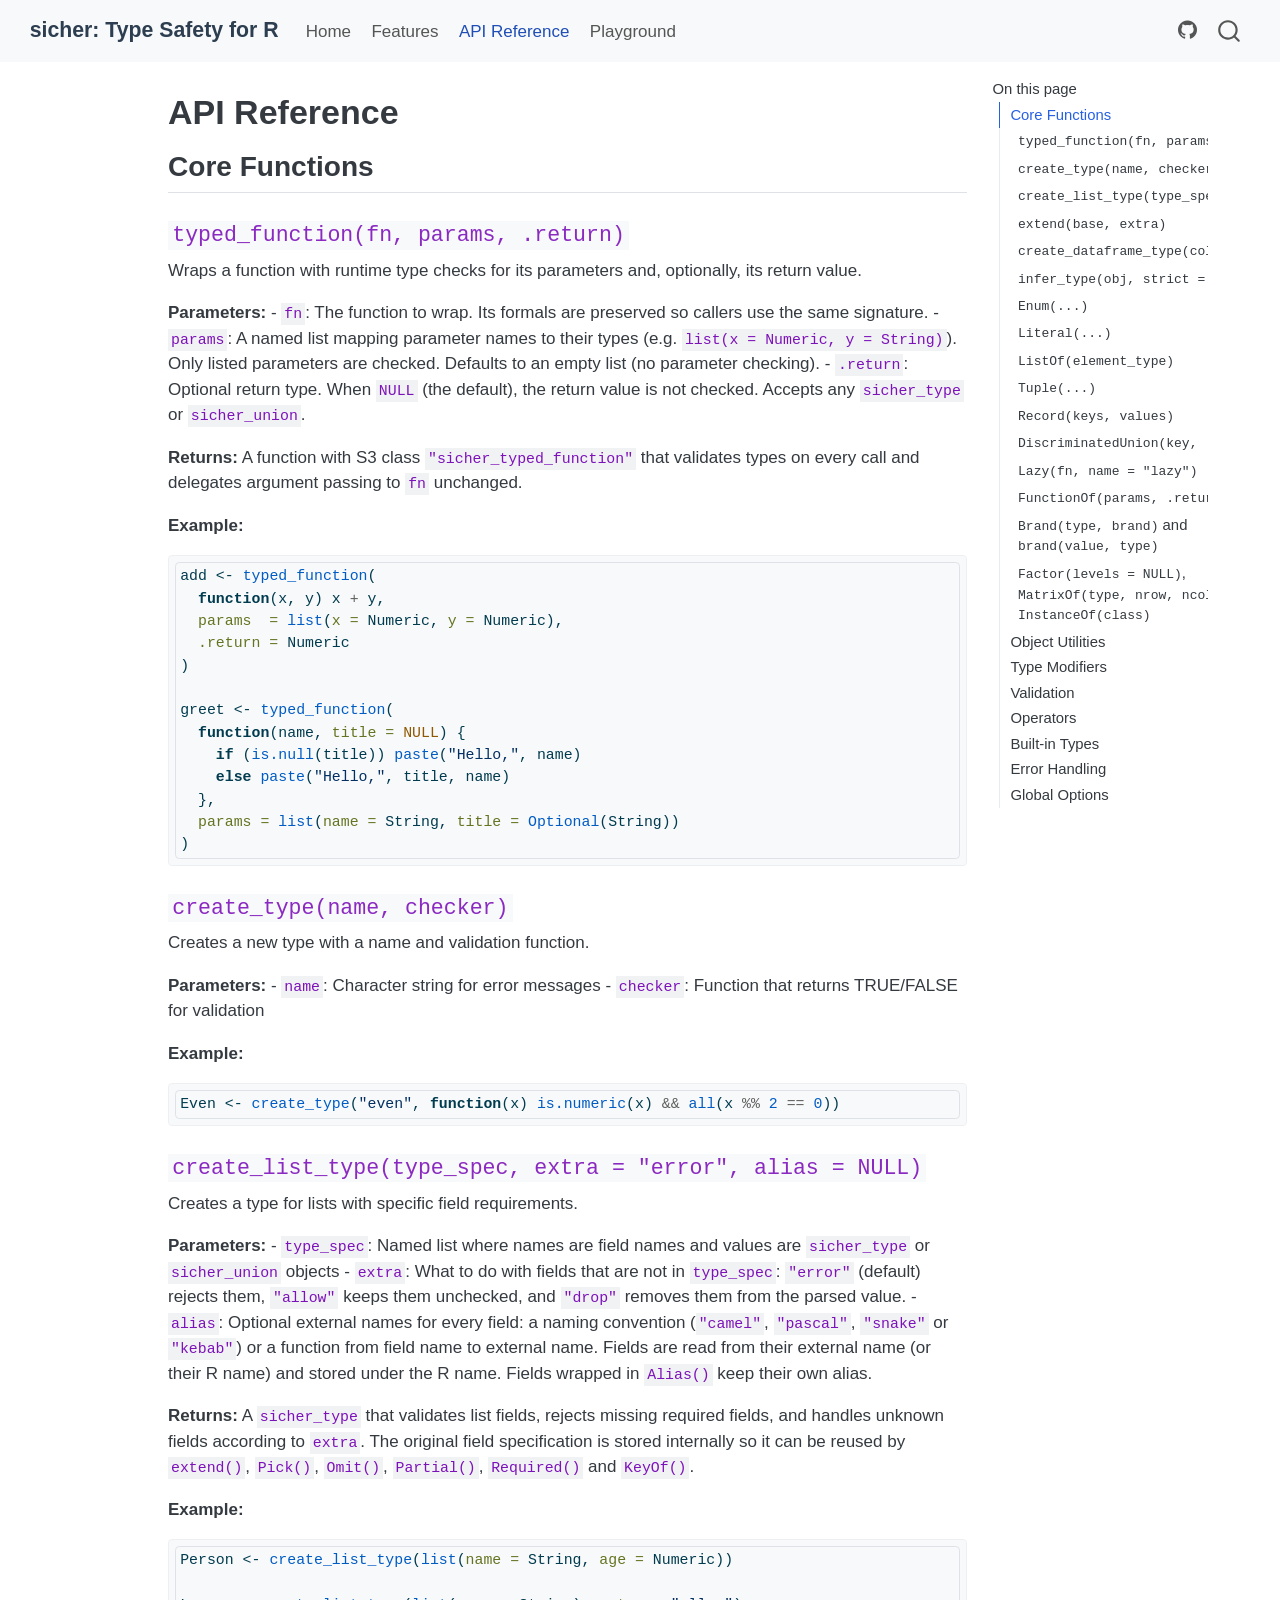
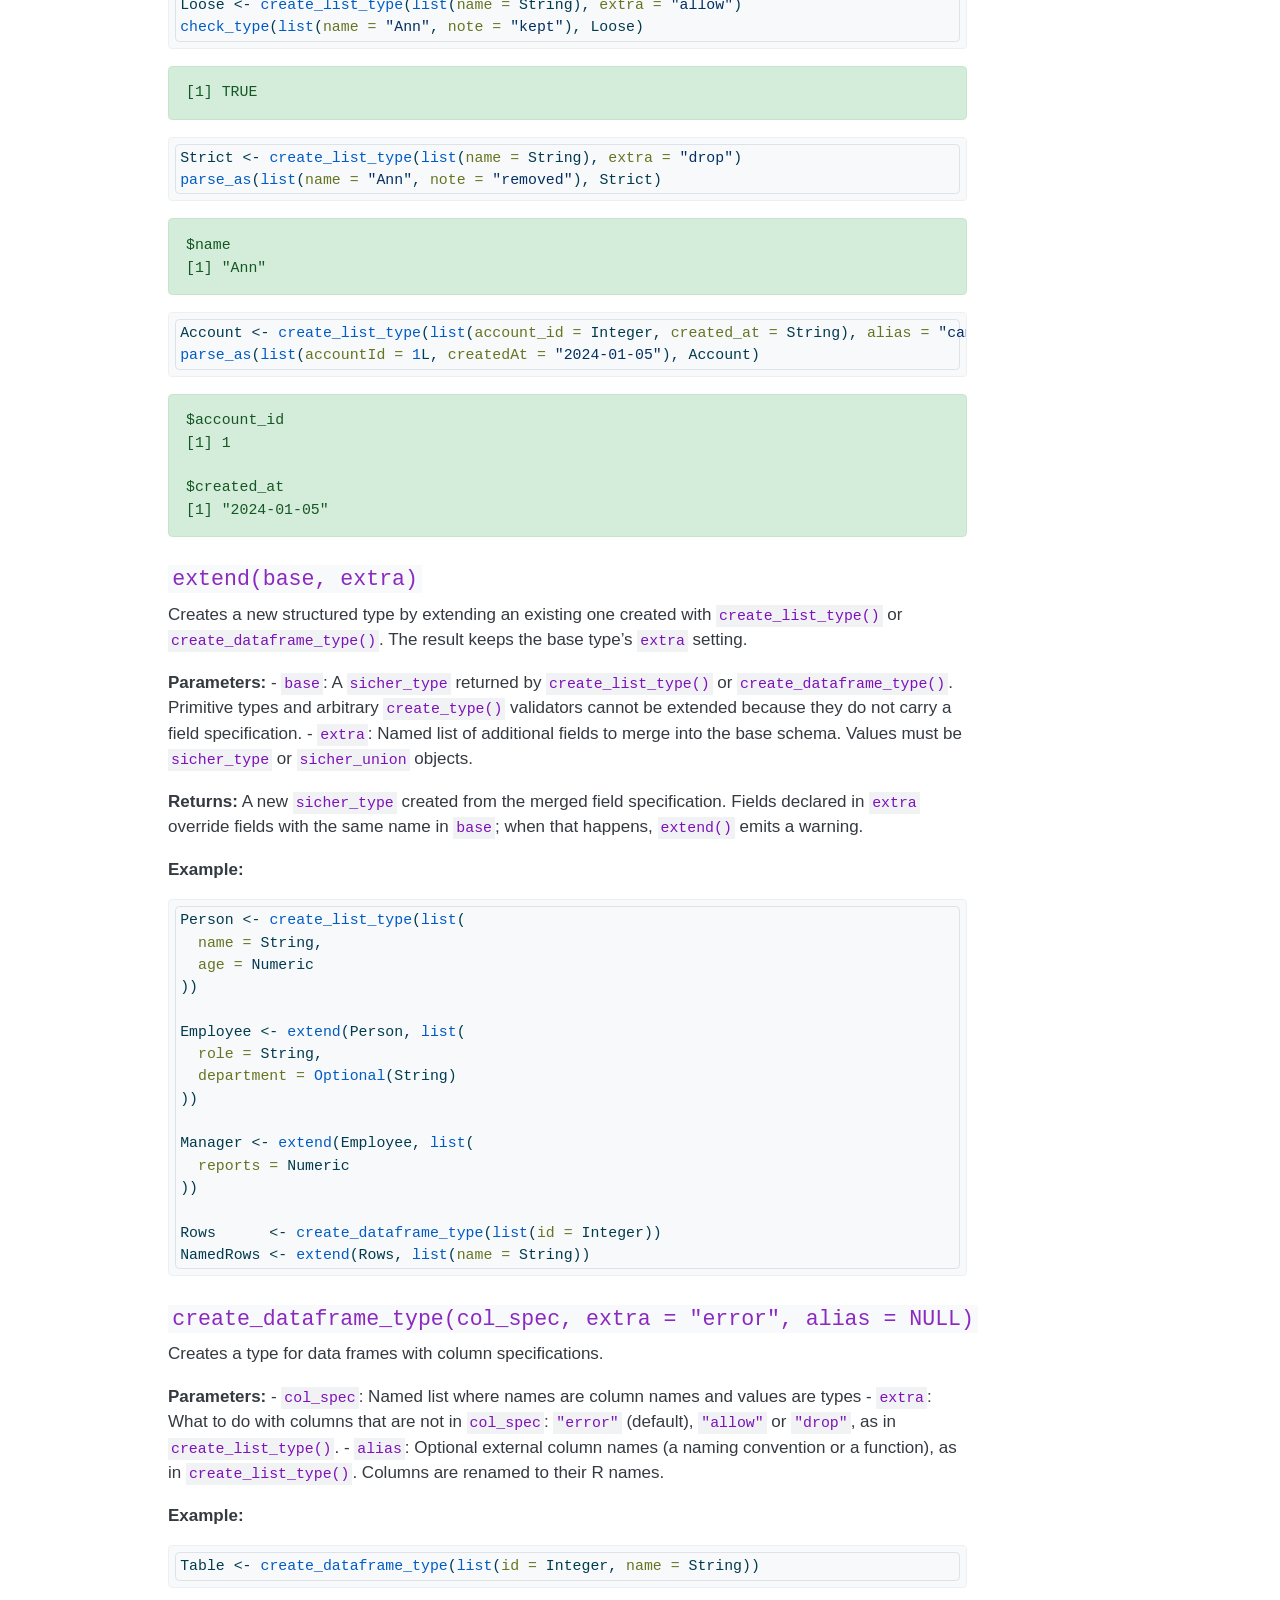
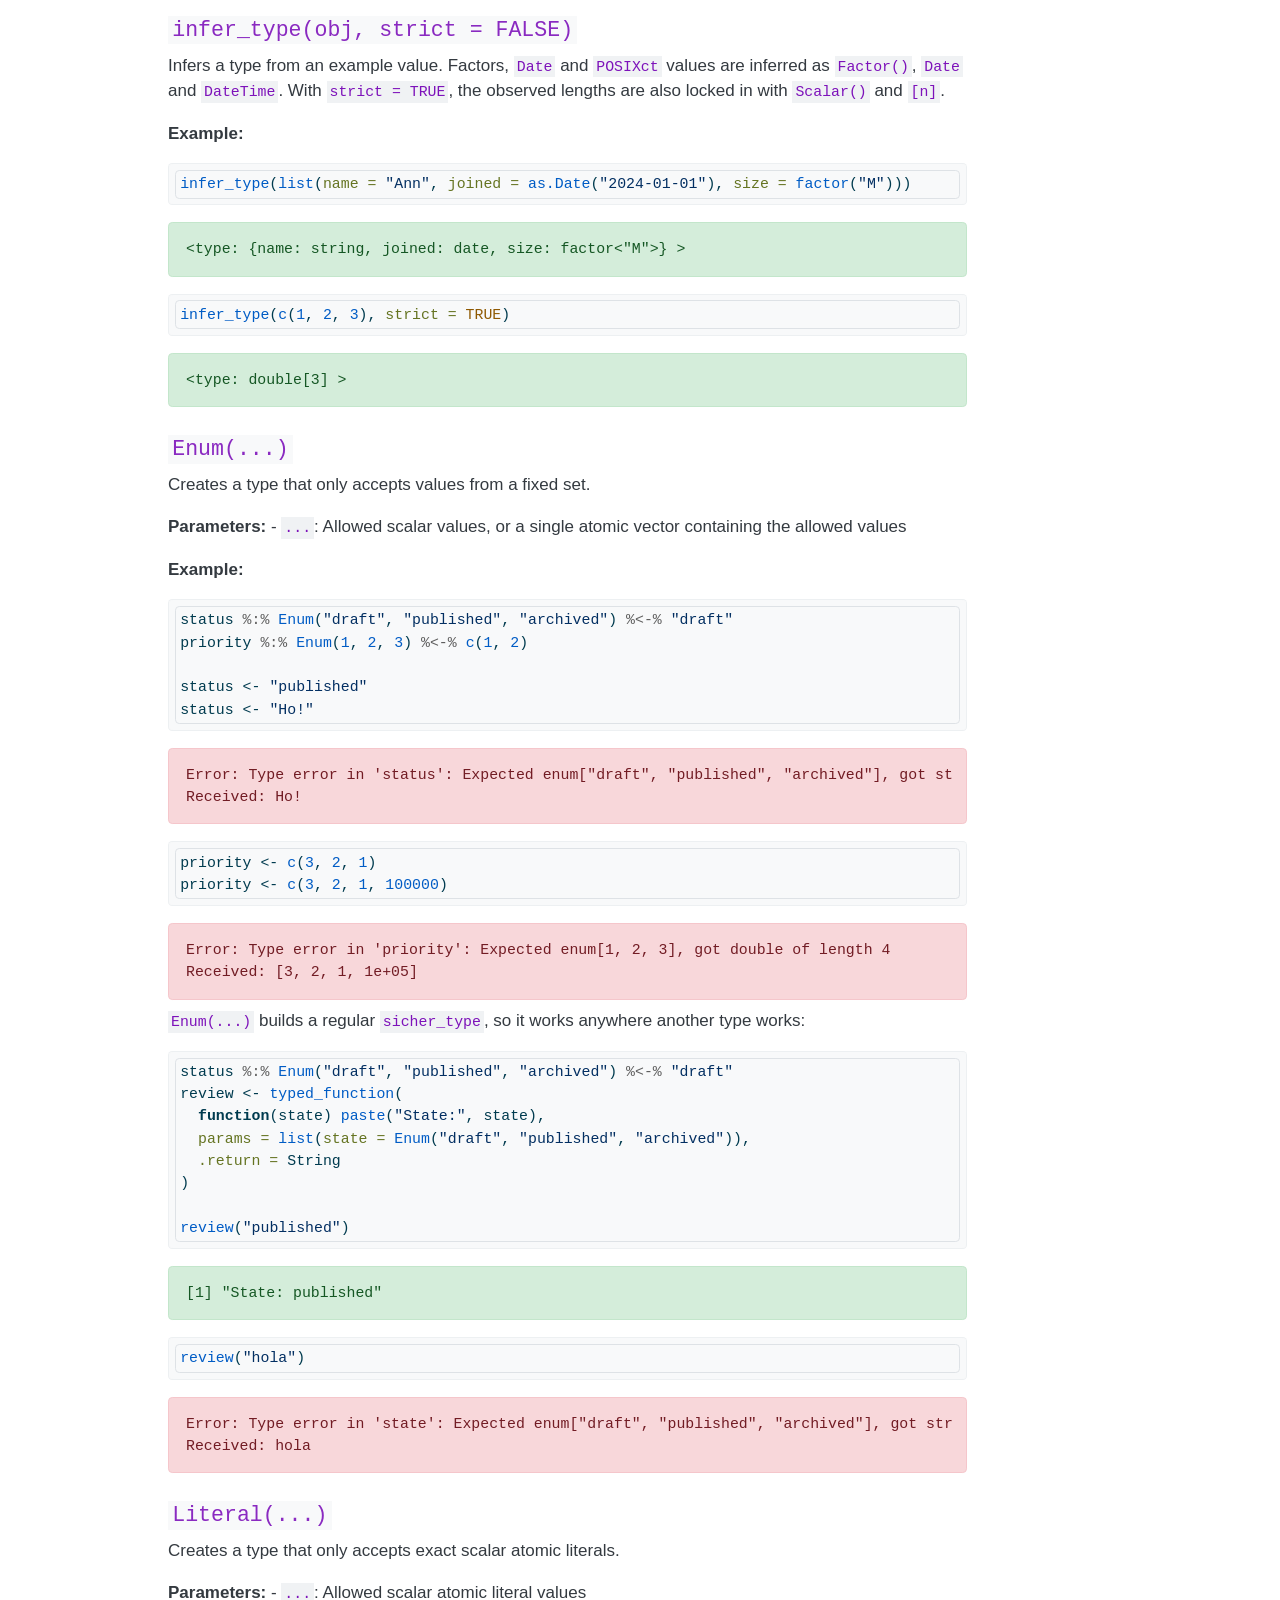
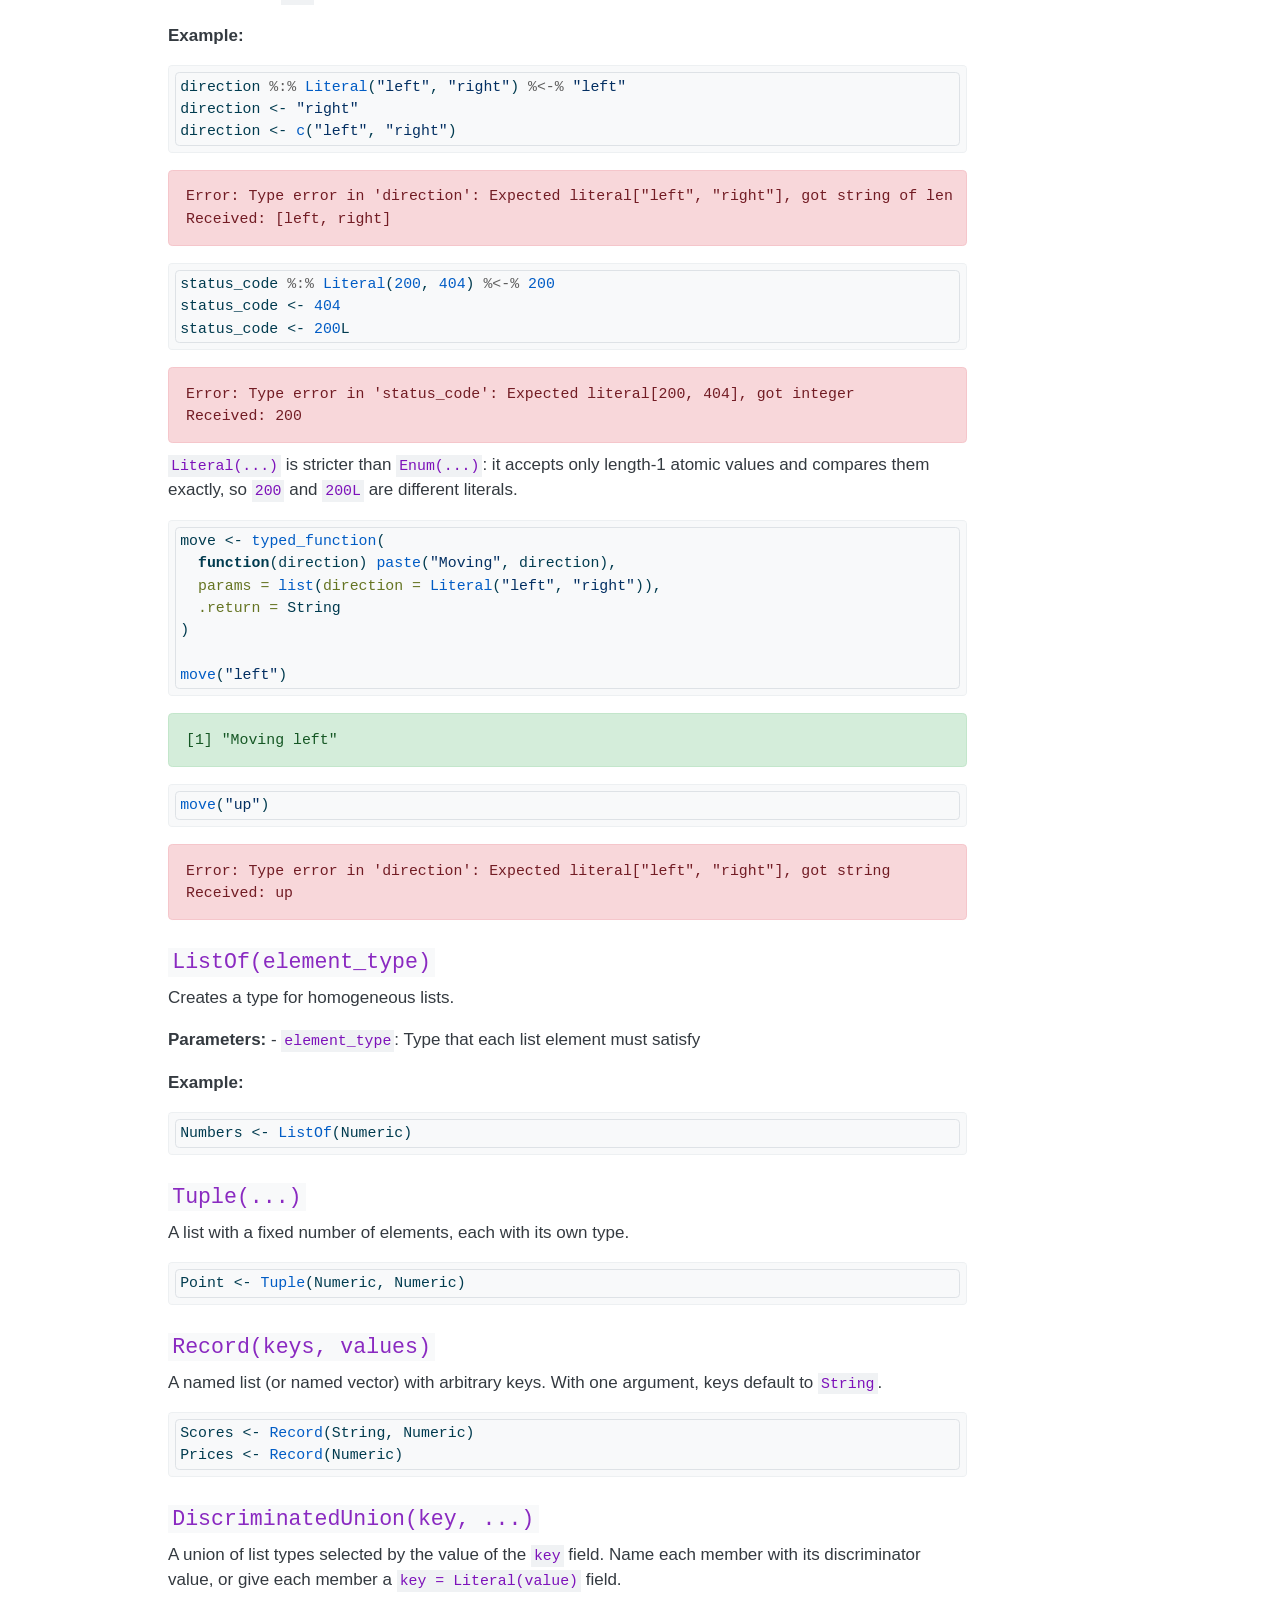
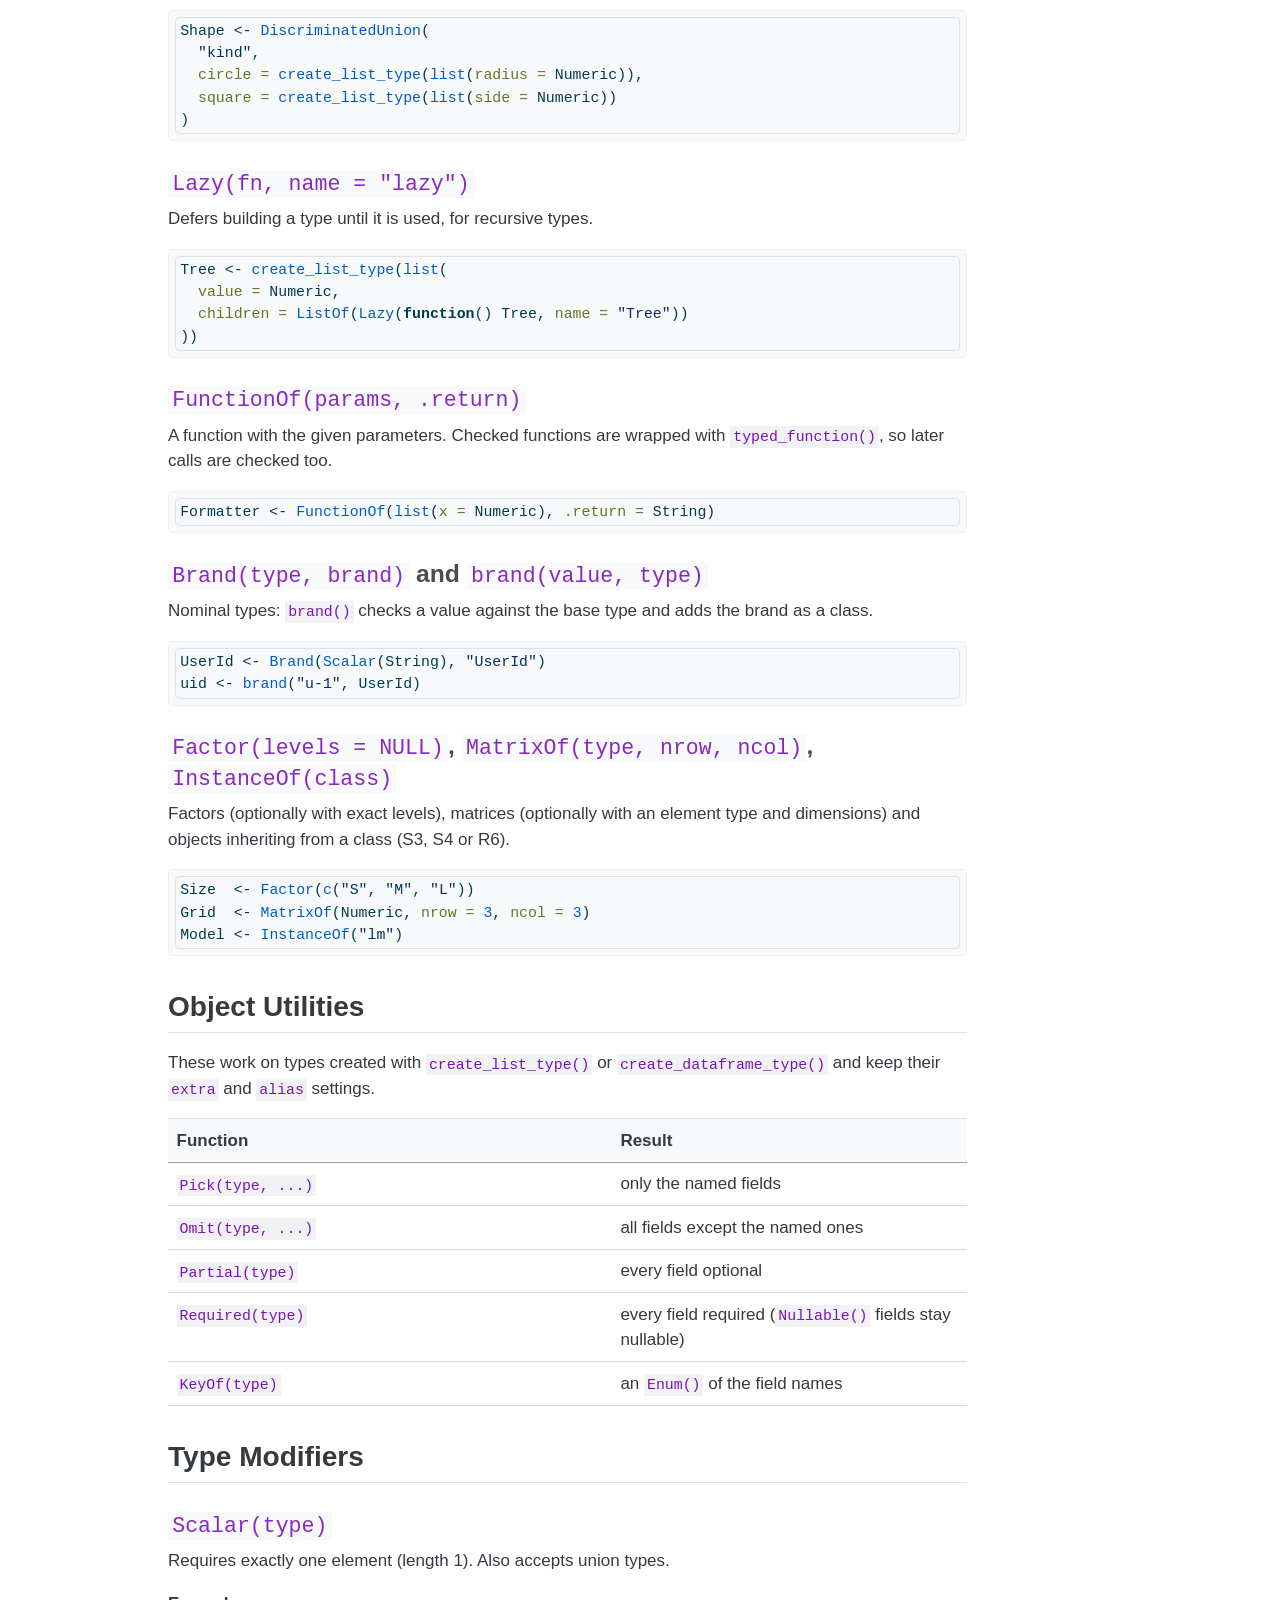
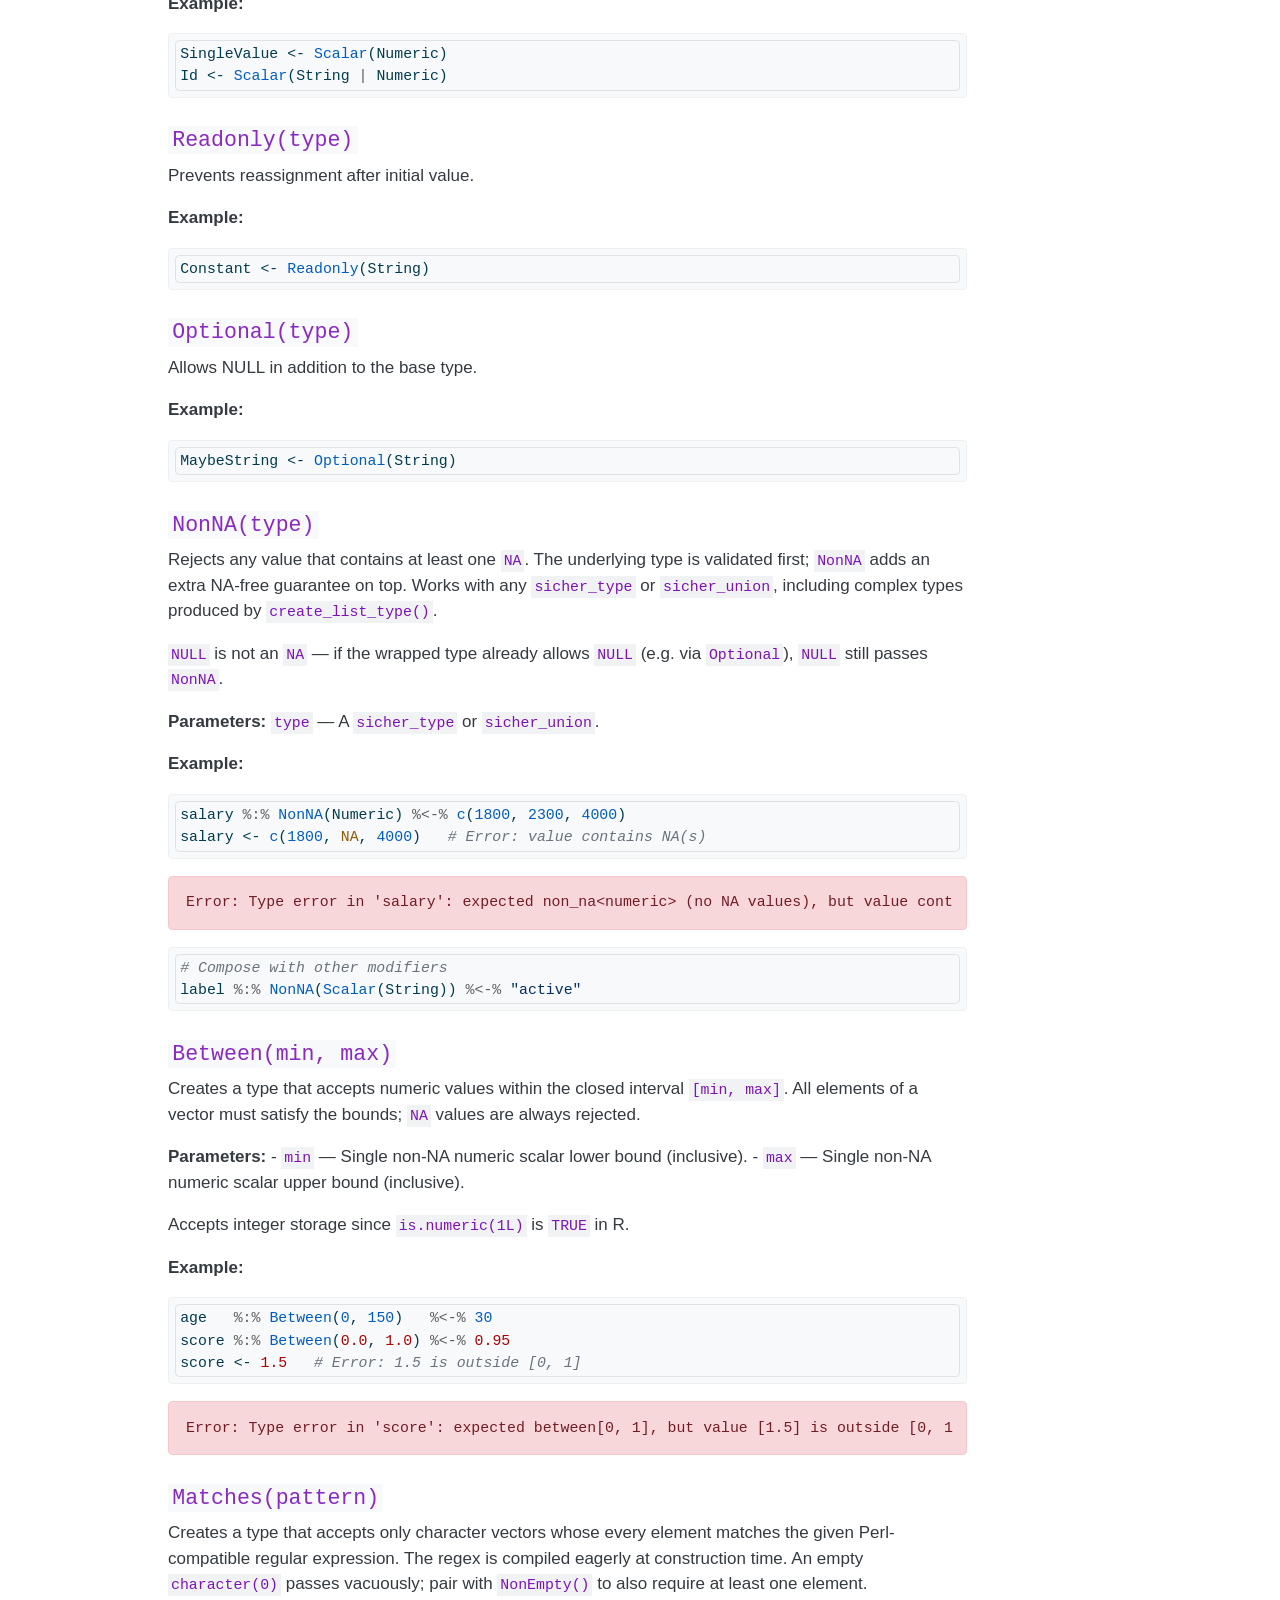
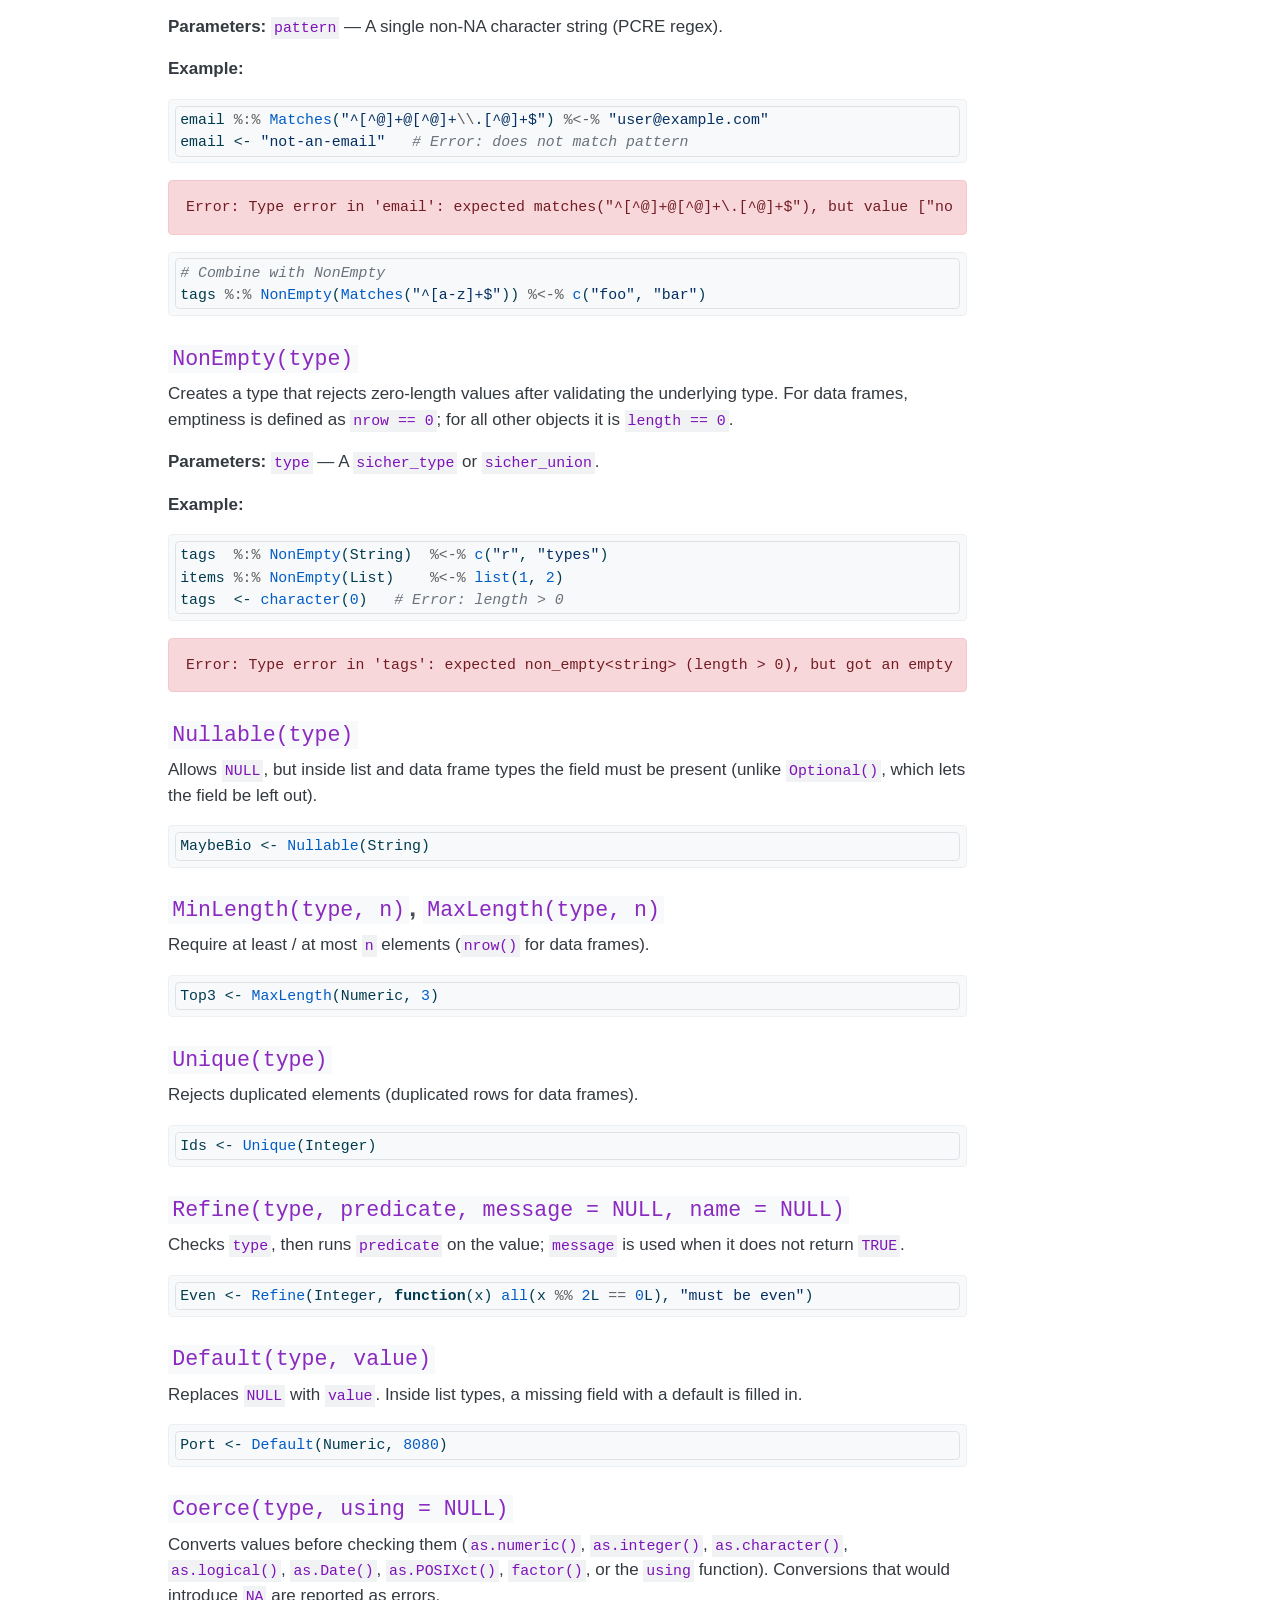
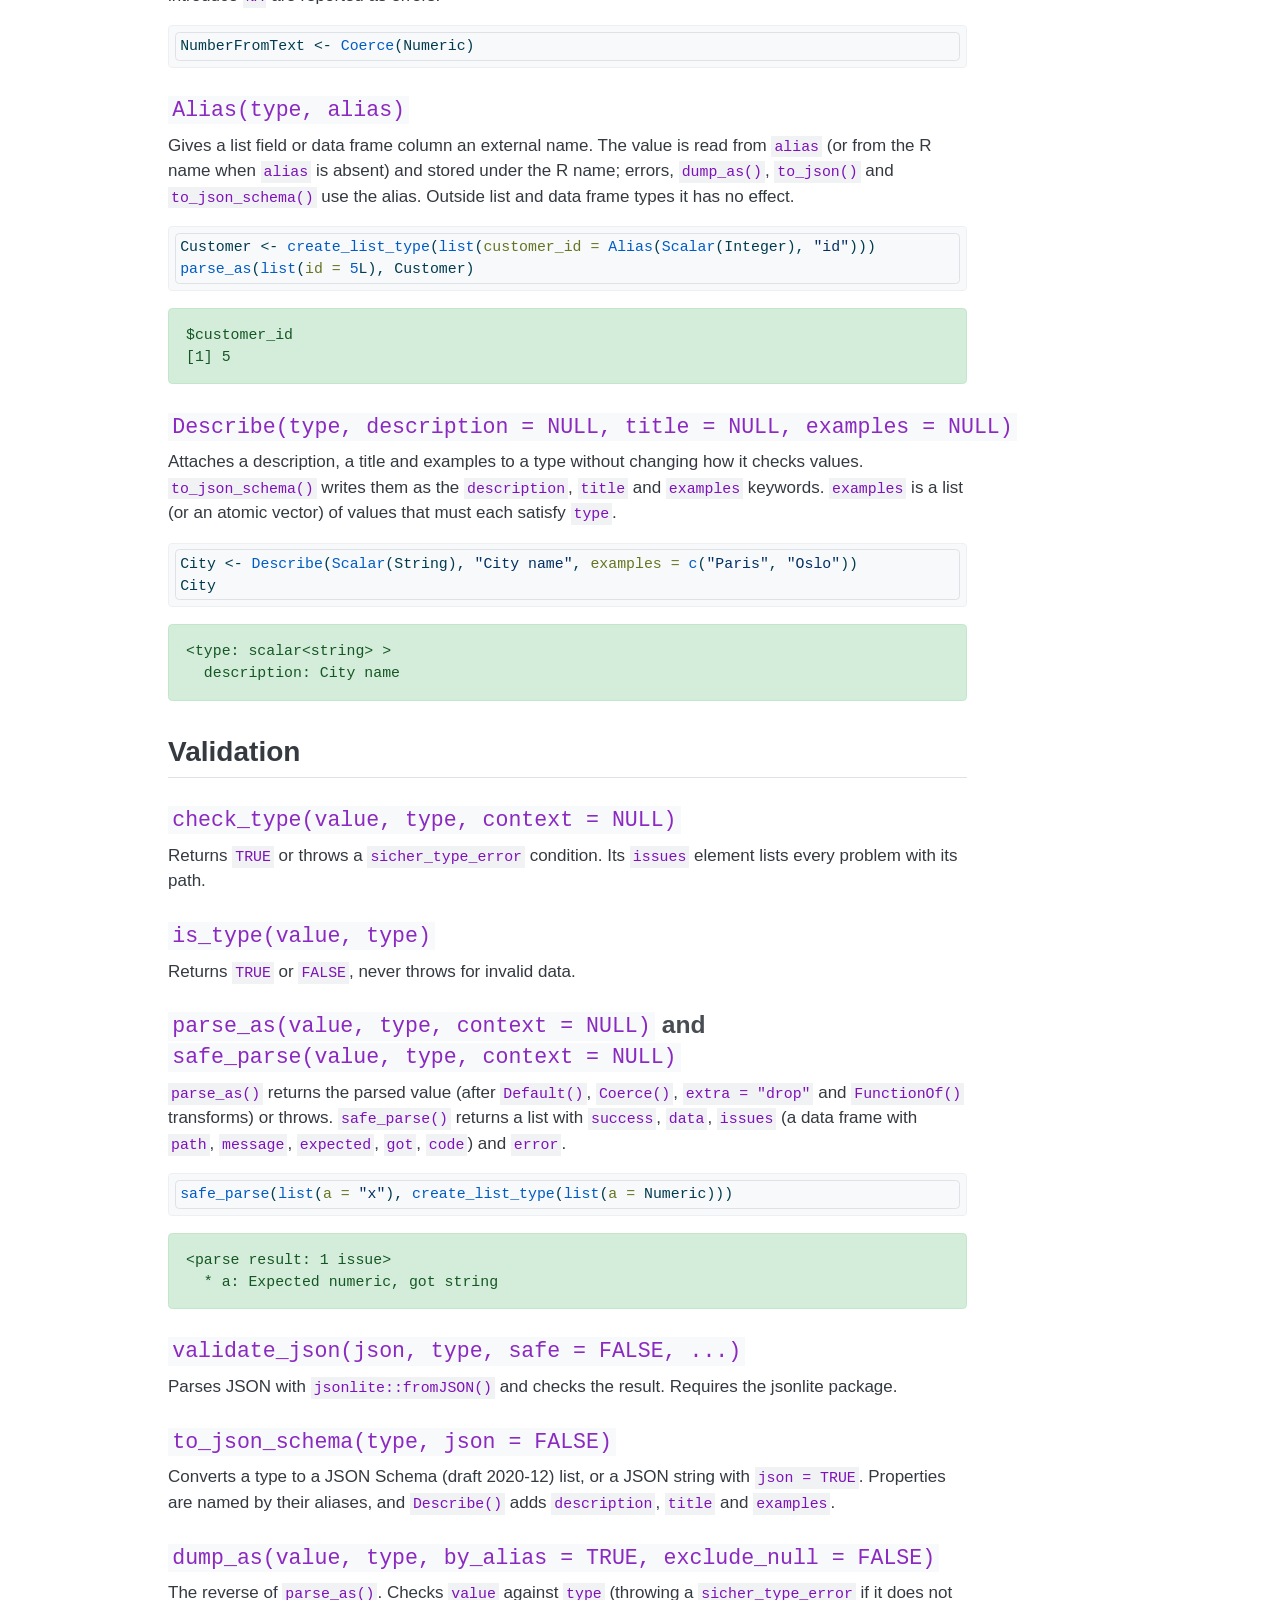
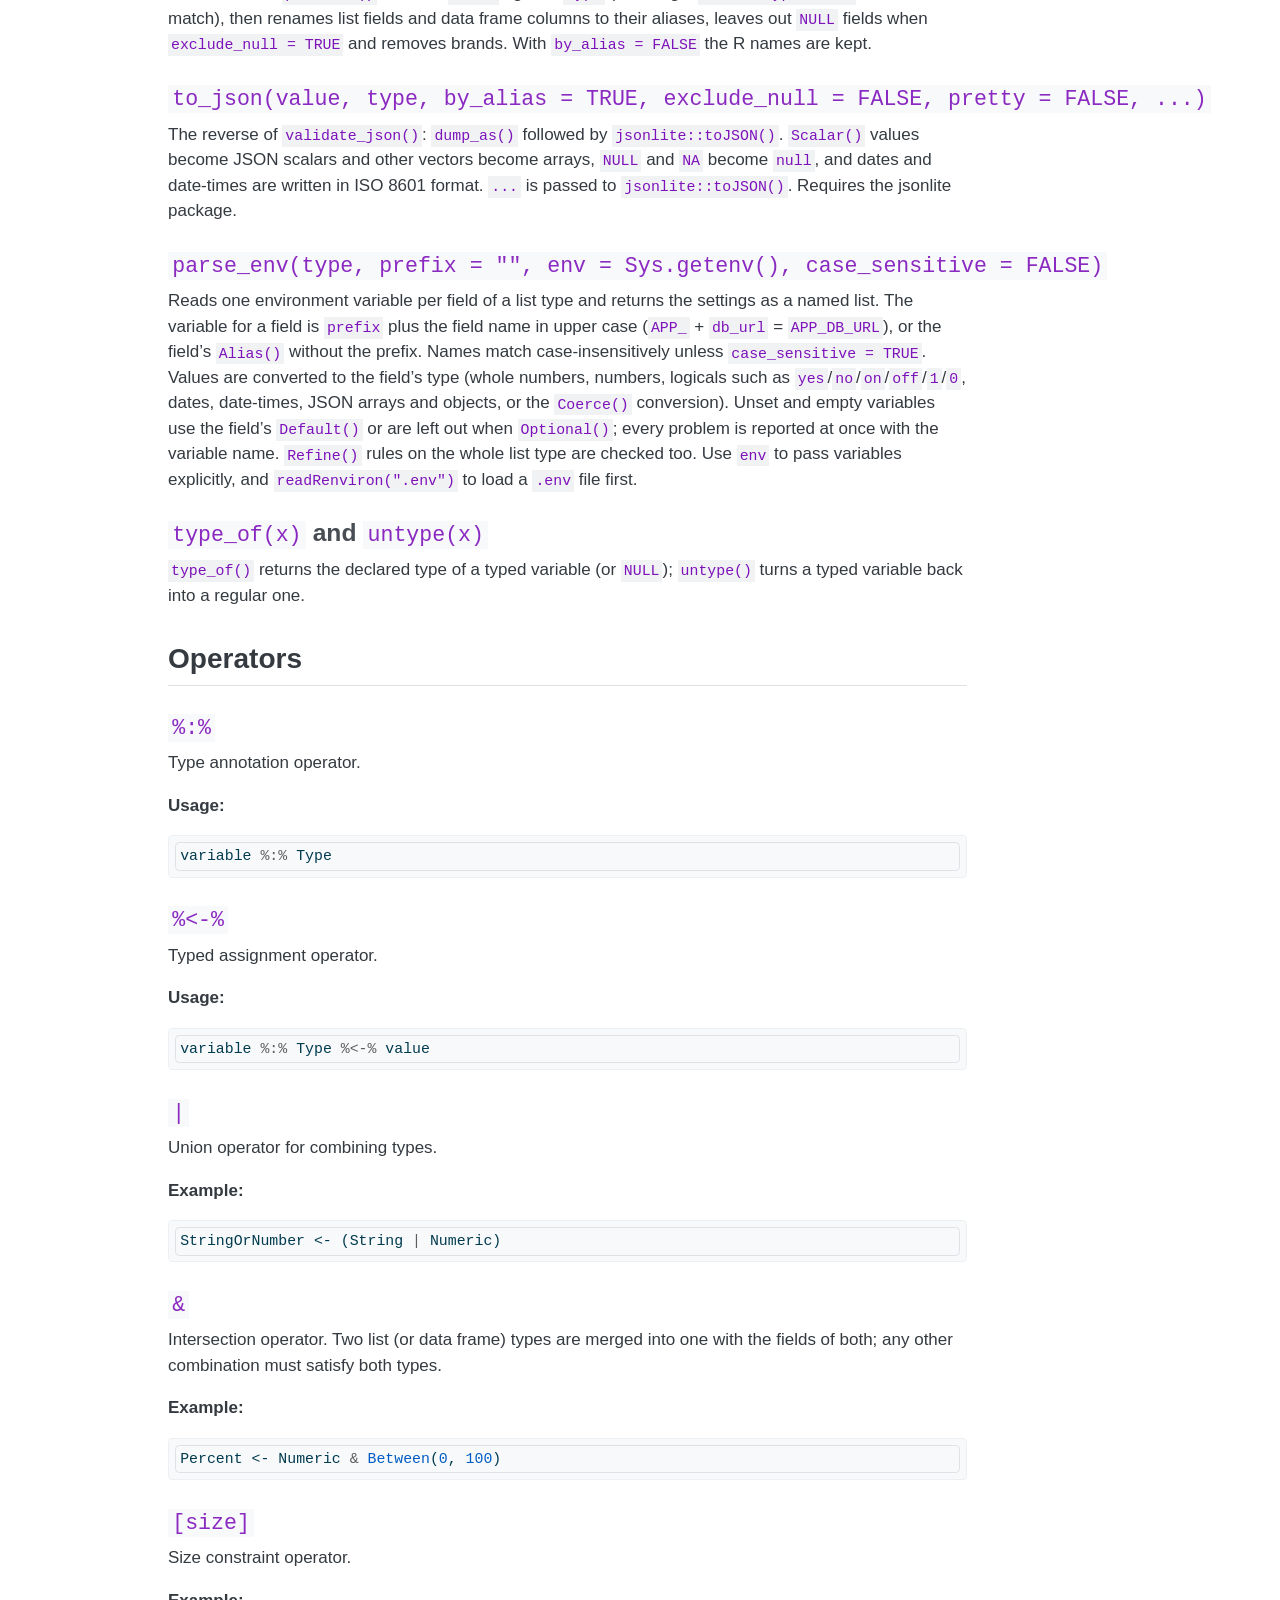
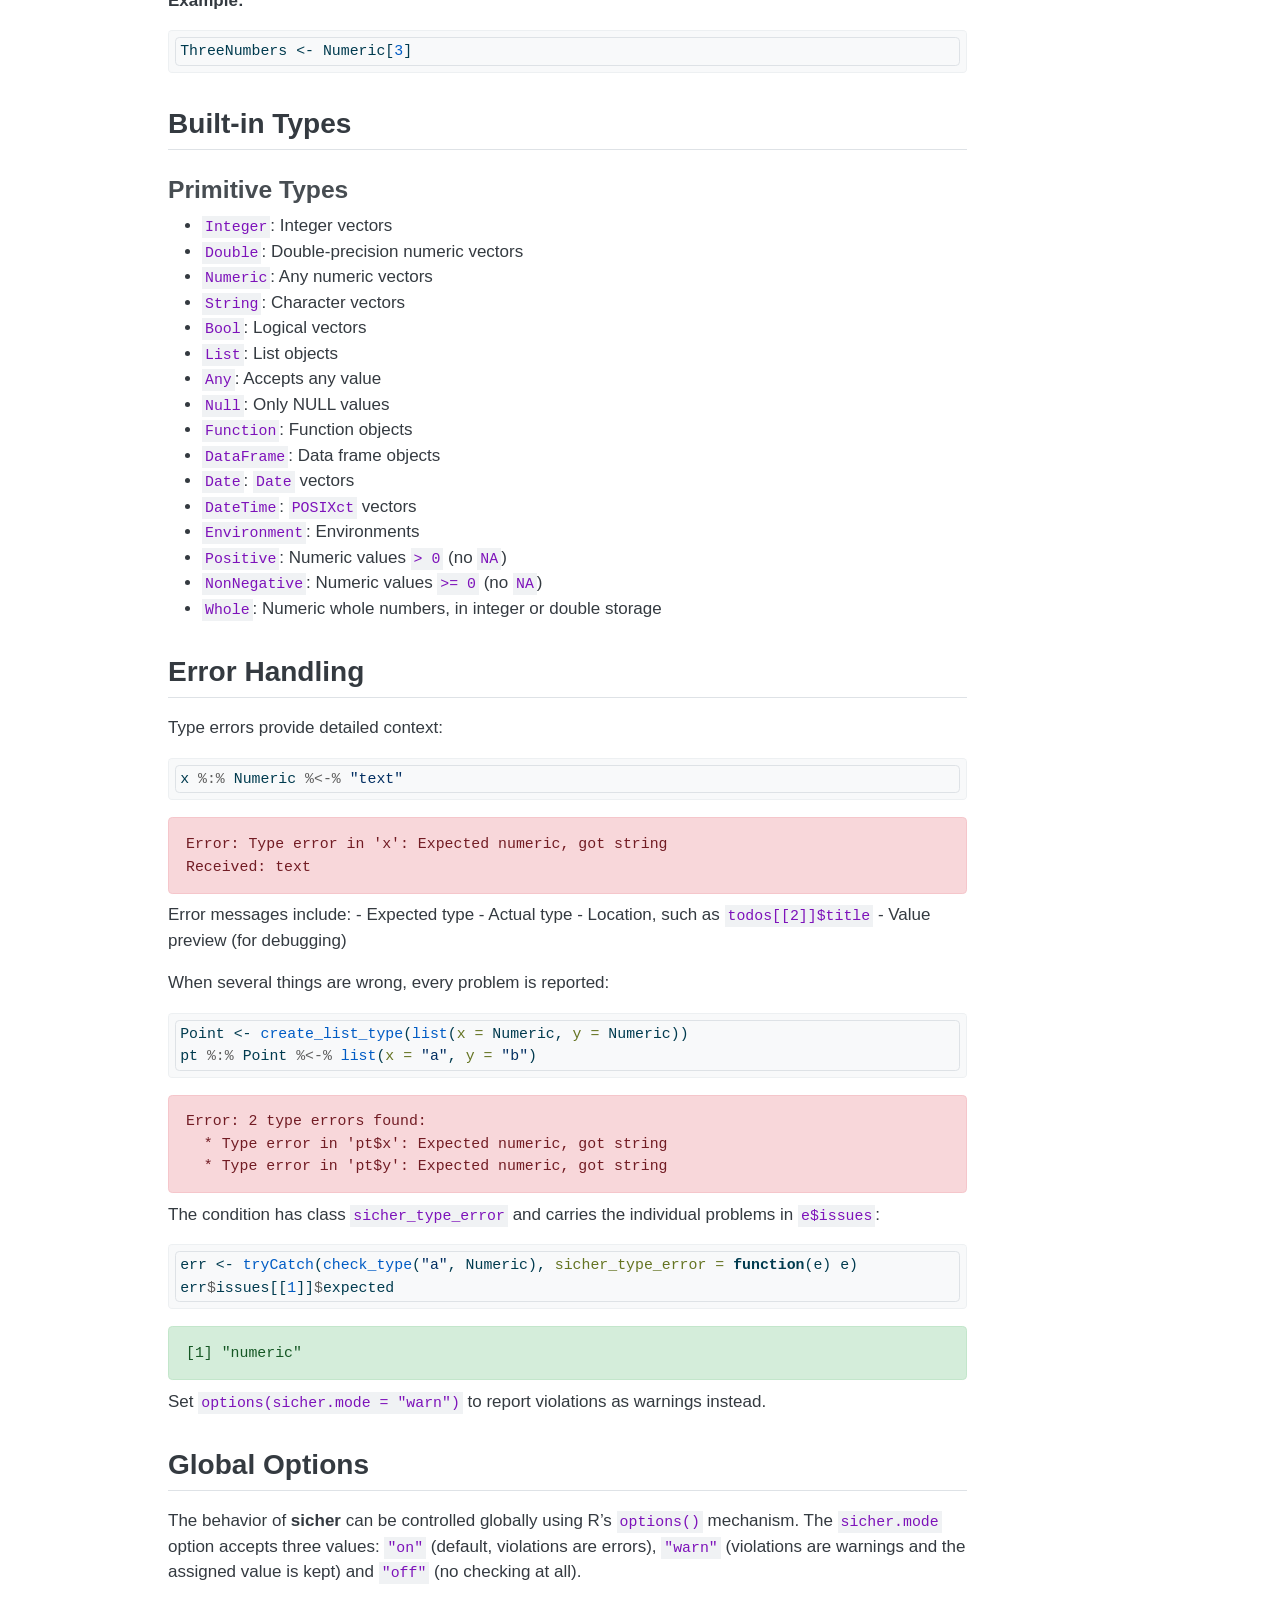
==== commit d3871b16: "Add an interactive webR playground to the website - New Playground page with an editable R console (" ====
--- a/docs/api.html
+++ b/docs/api.html
@@ -136,6 +136,10 @@
   <li class="nav-item">
     <a class="nav-link active" href="./api.html" aria-current="page"> 
 <span class="menu-text">API Reference</span></a>
+  </li>  
+  <li class="nav-item">
+    <a class="nav-link" href="./playground.html"> 
+<span class="menu-text">Playground</span></a>
   </li>  
 </ul>
             <ul class="navbar-nav navbar-nav-scroll ms-auto">
--- a/docs/styles.css
+++ b/docs/styles.css
@@ -272,4 +272,10 @@
     border: 2px solid #000;
     break-inside: avoid;
   }
-}+}
+/* Playground: wrap long error messages instead of cutting them off */
+.qwebr-output-code-area pre,
+.qwebr-output-code-area code {
+  white-space: pre-wrap;
+  overflow-wrap: anywhere;
+}
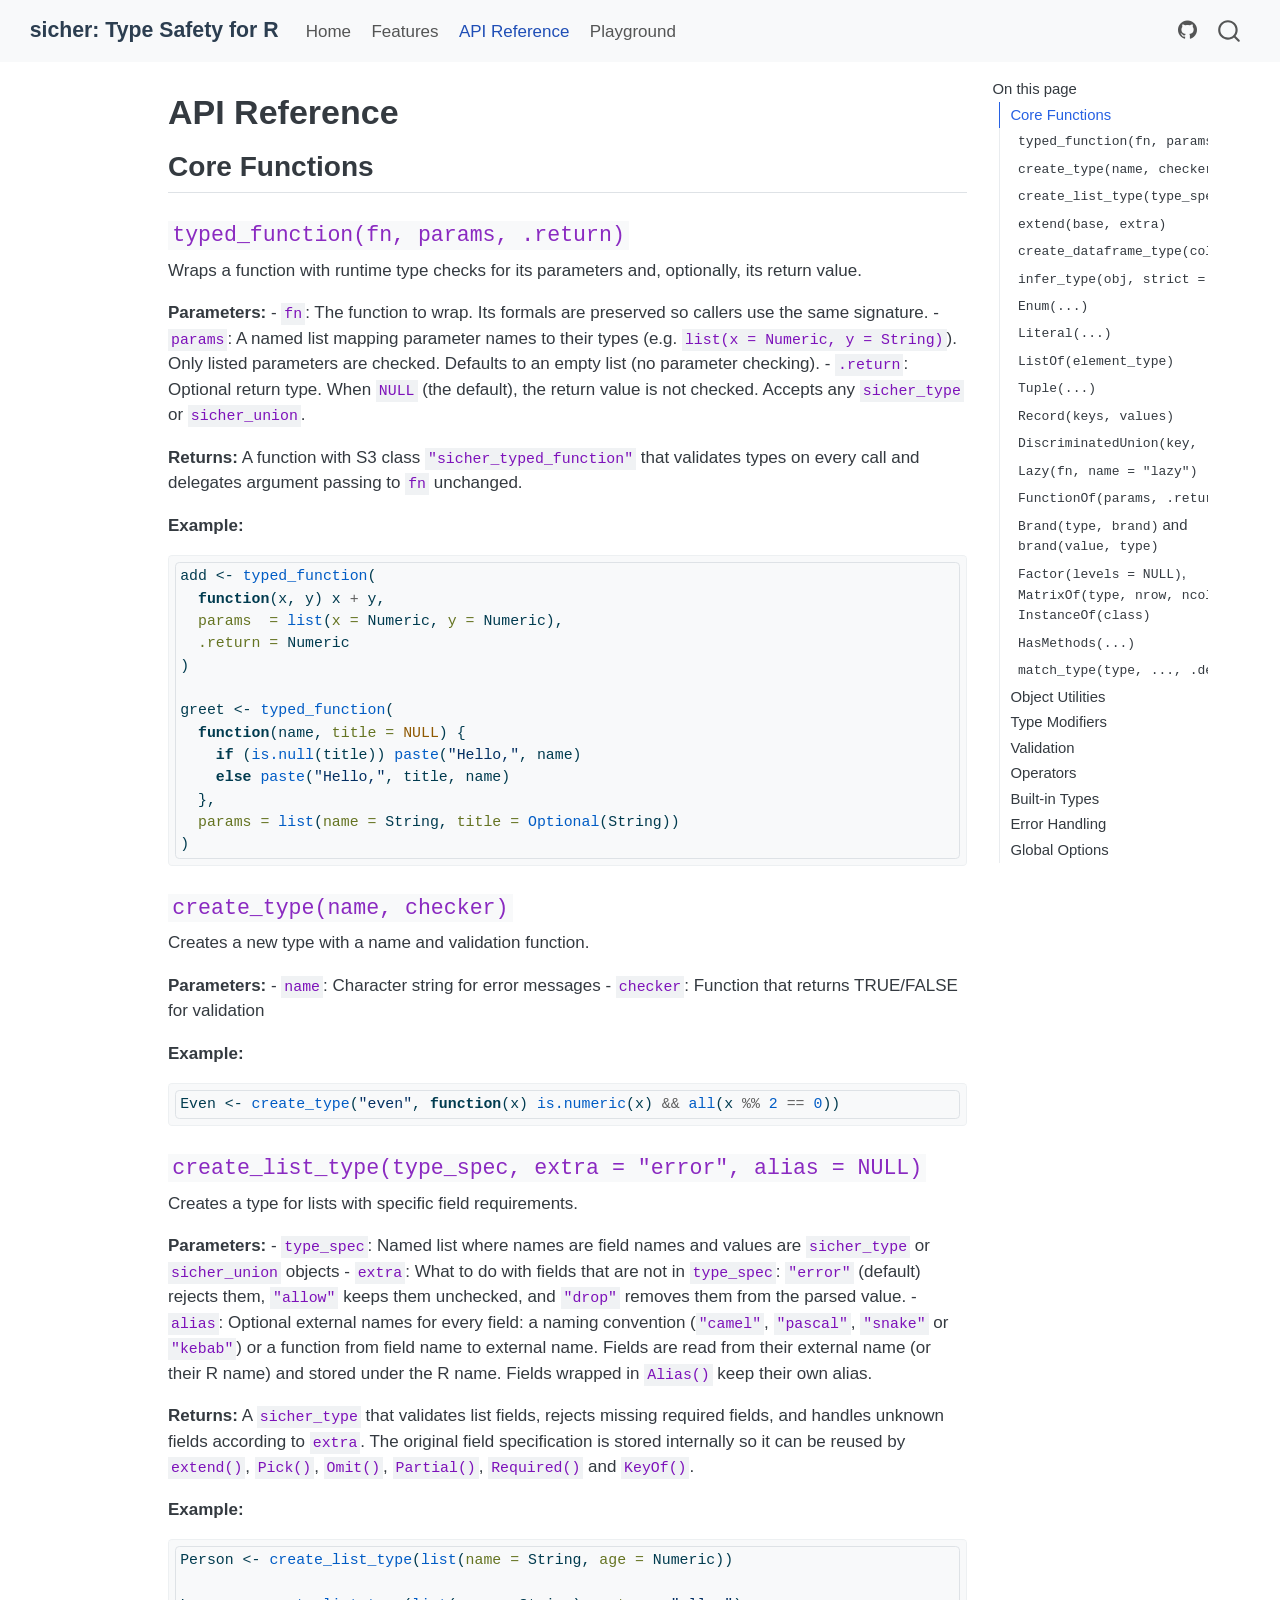
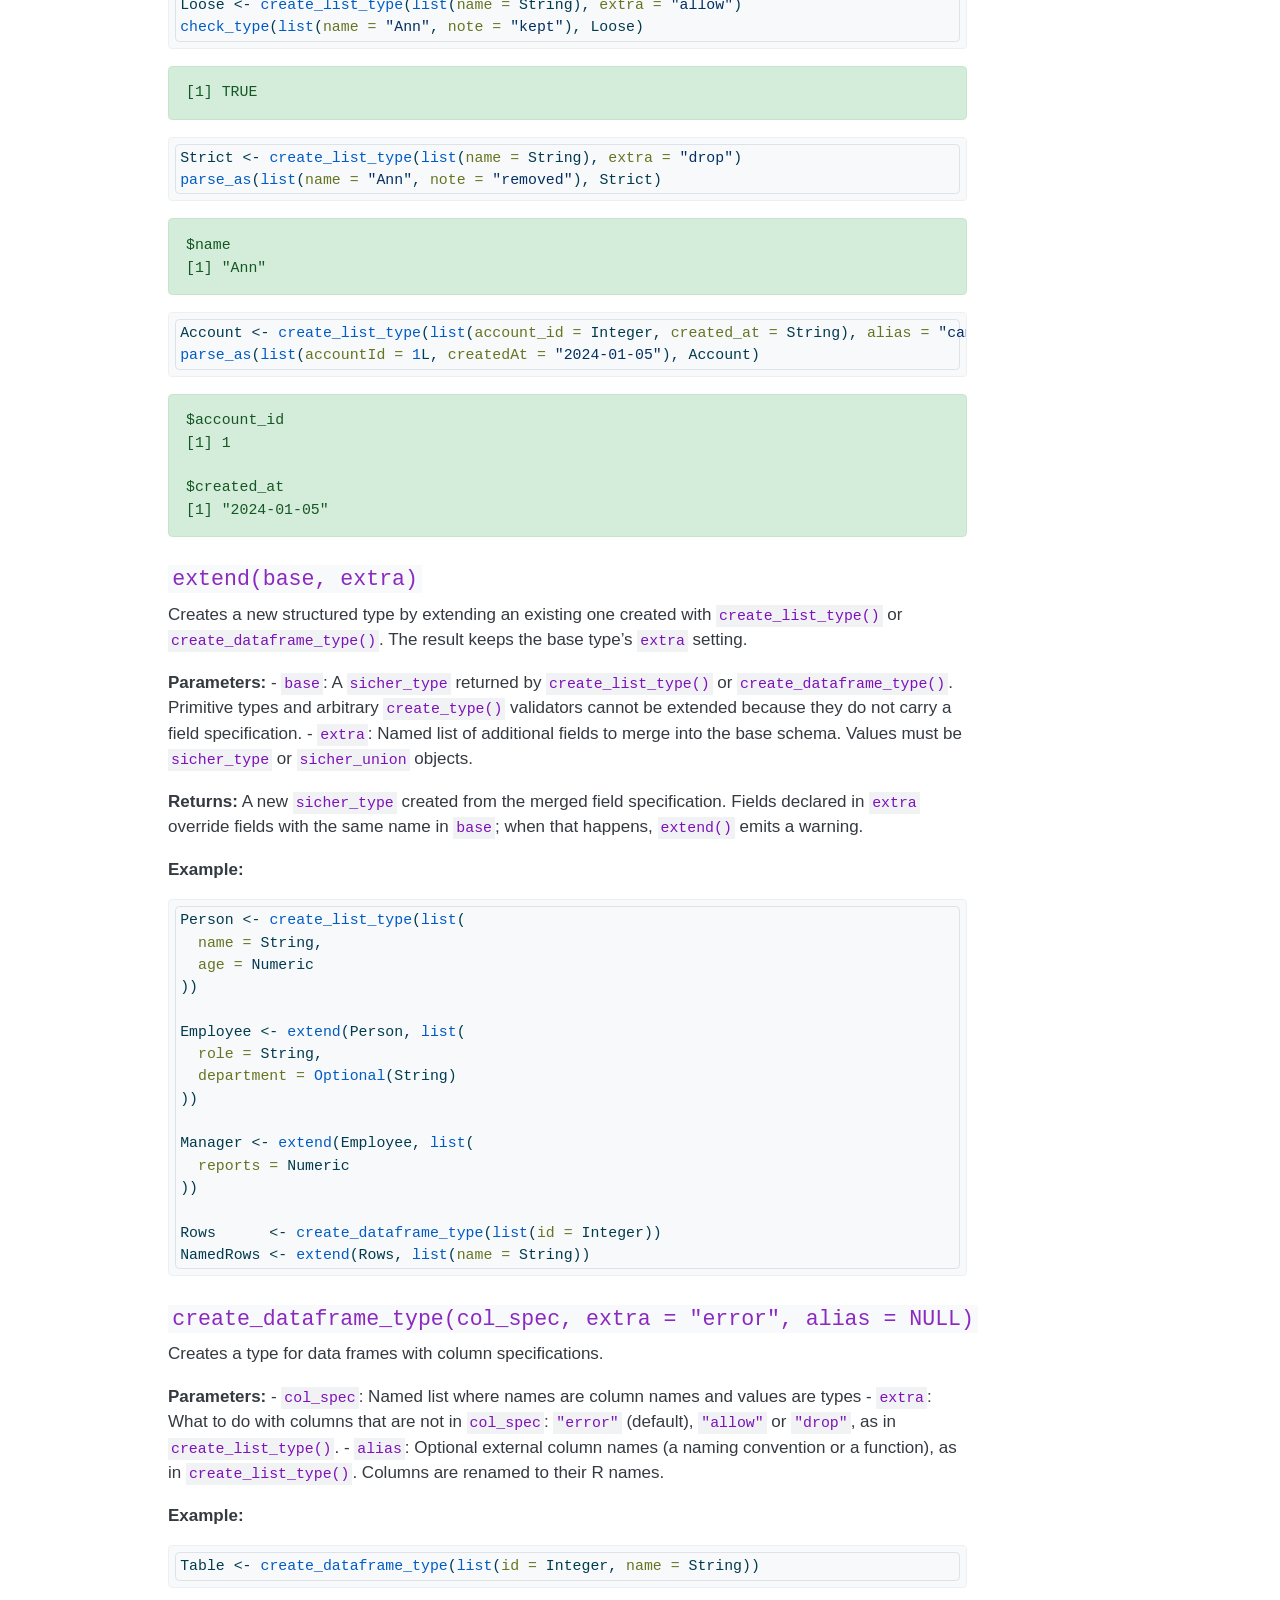
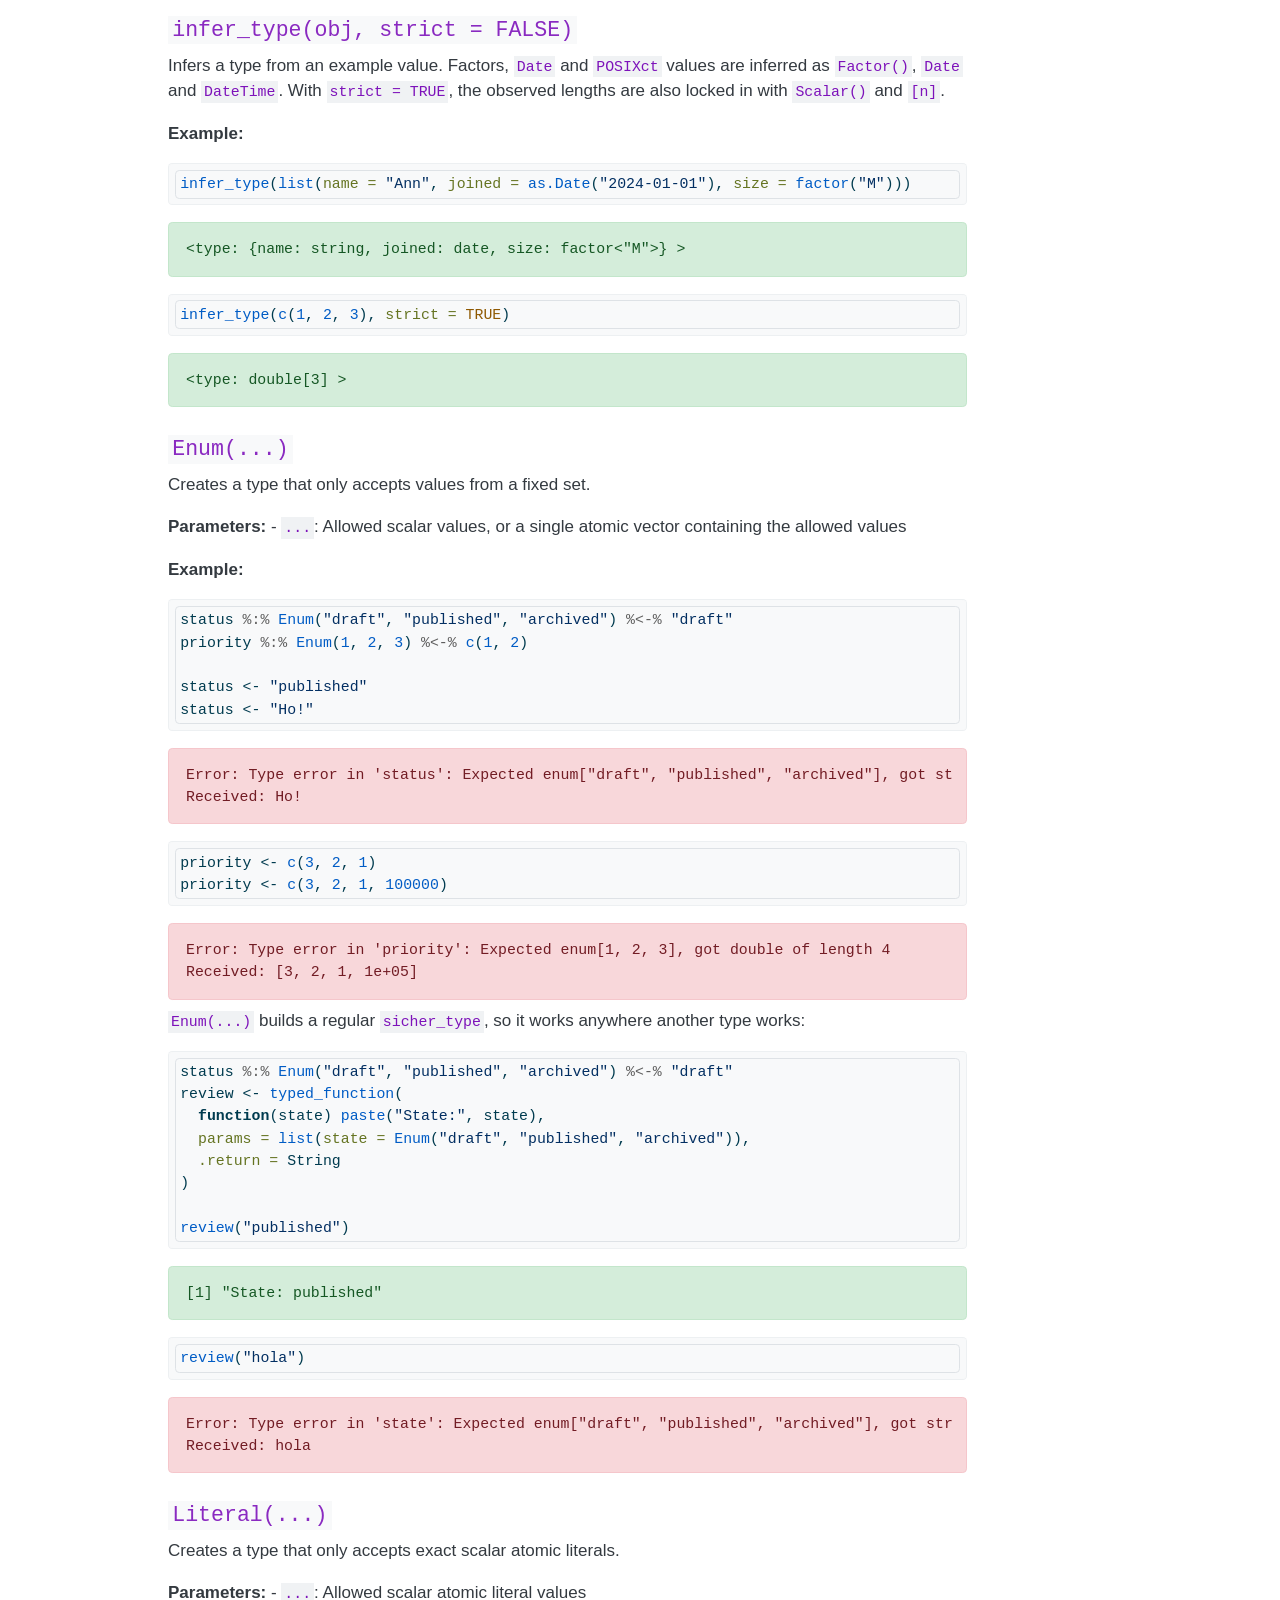
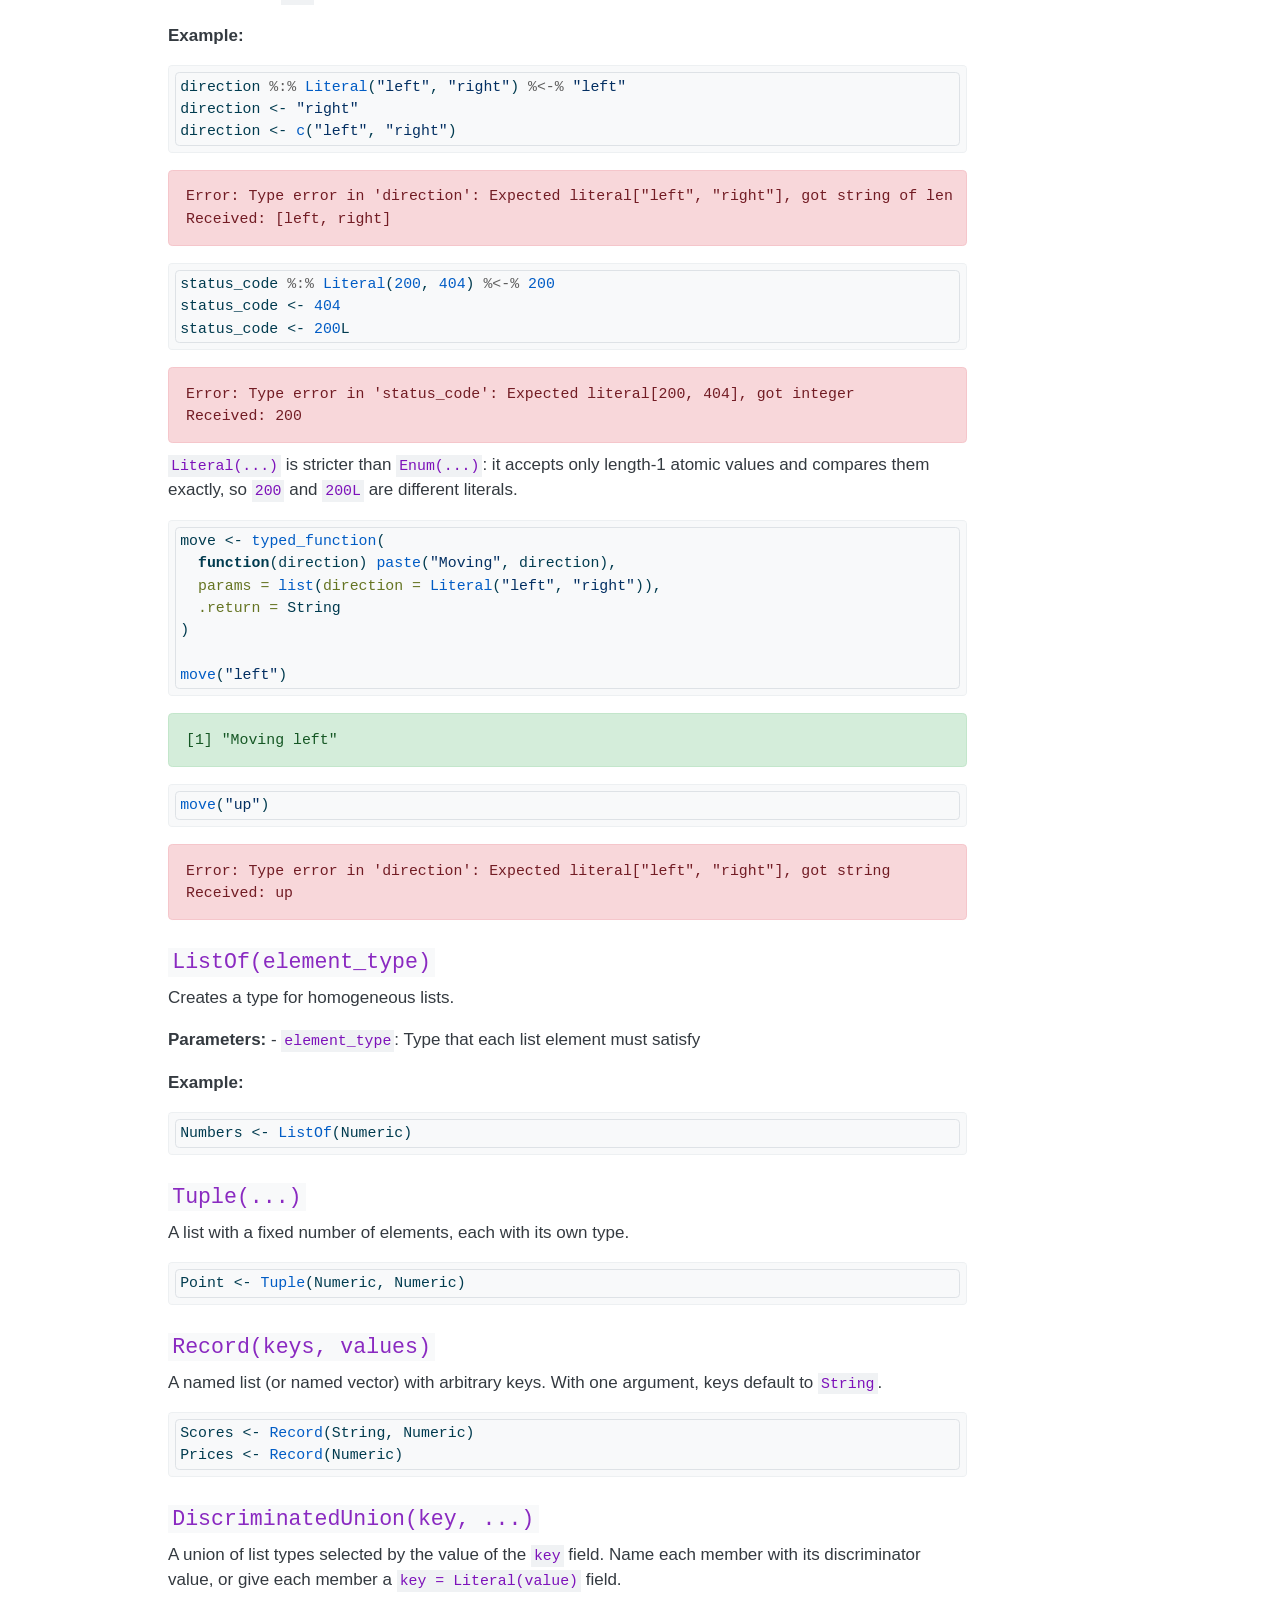
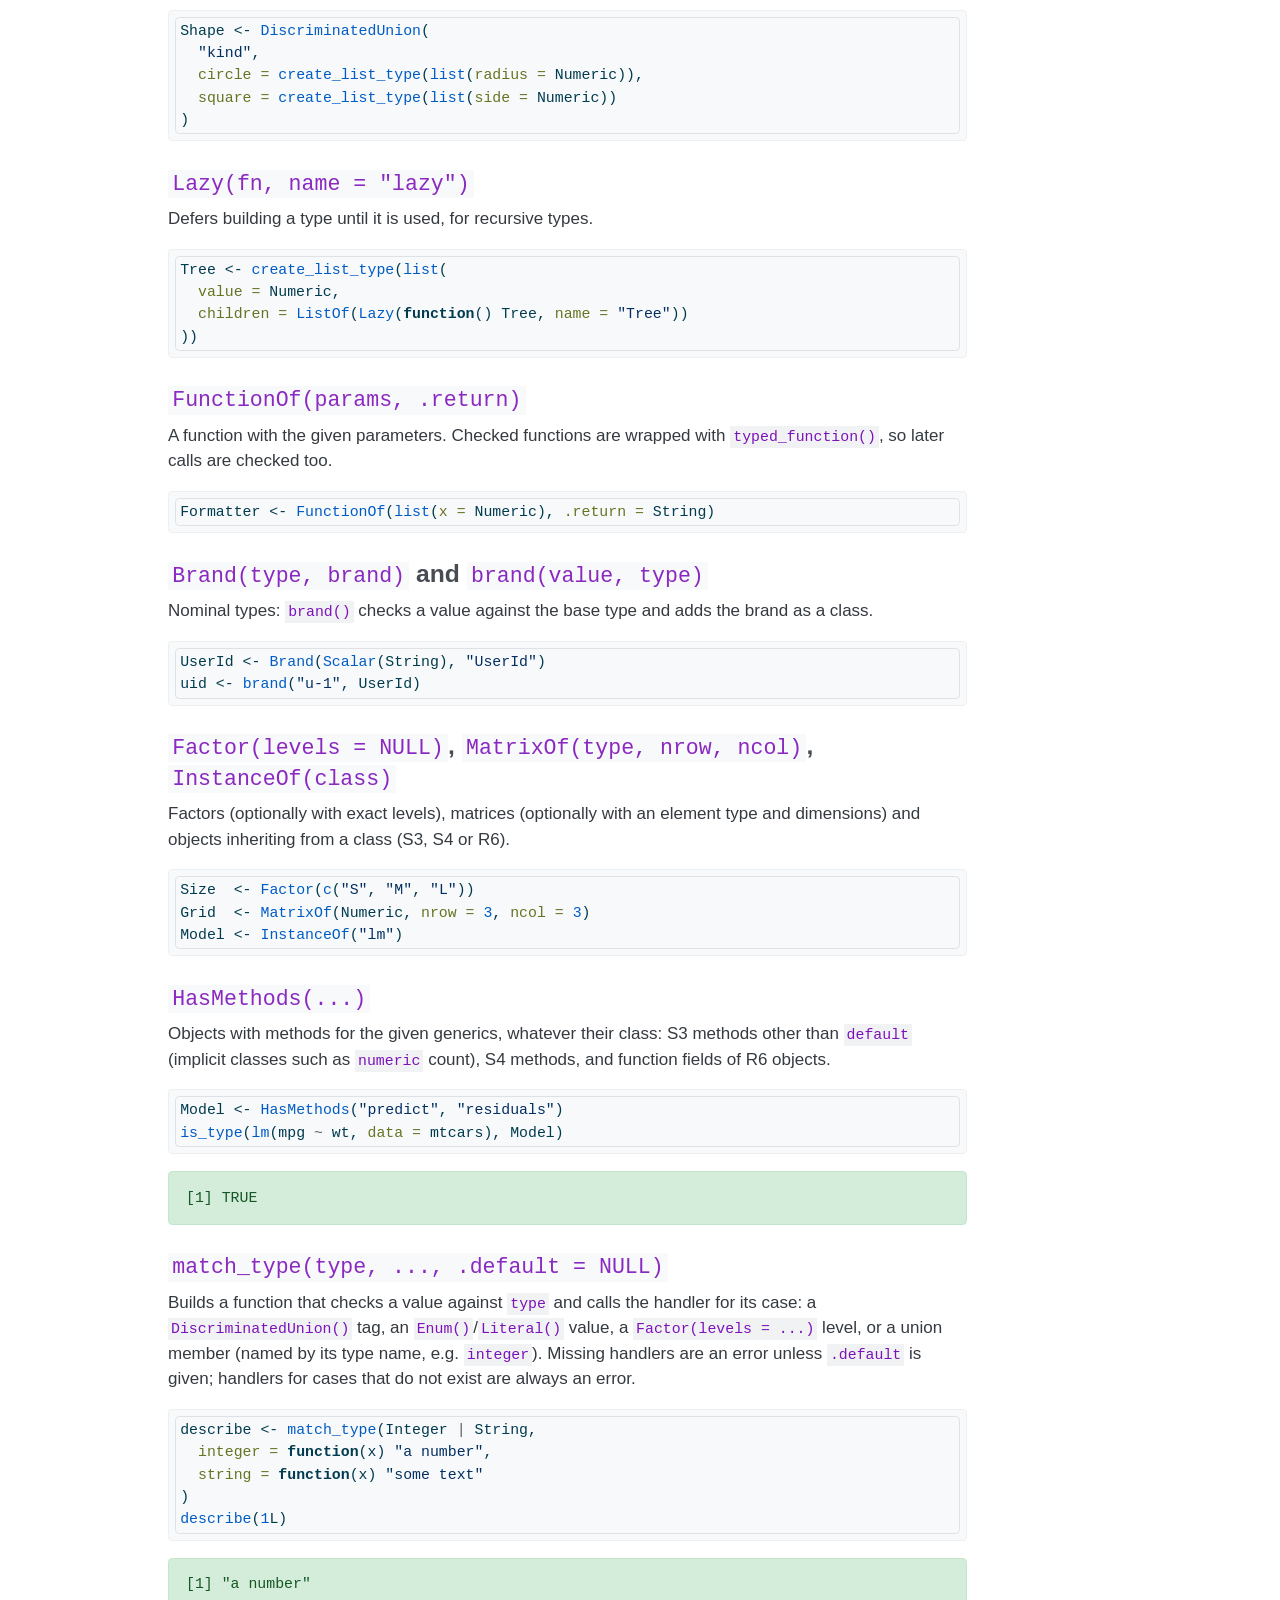
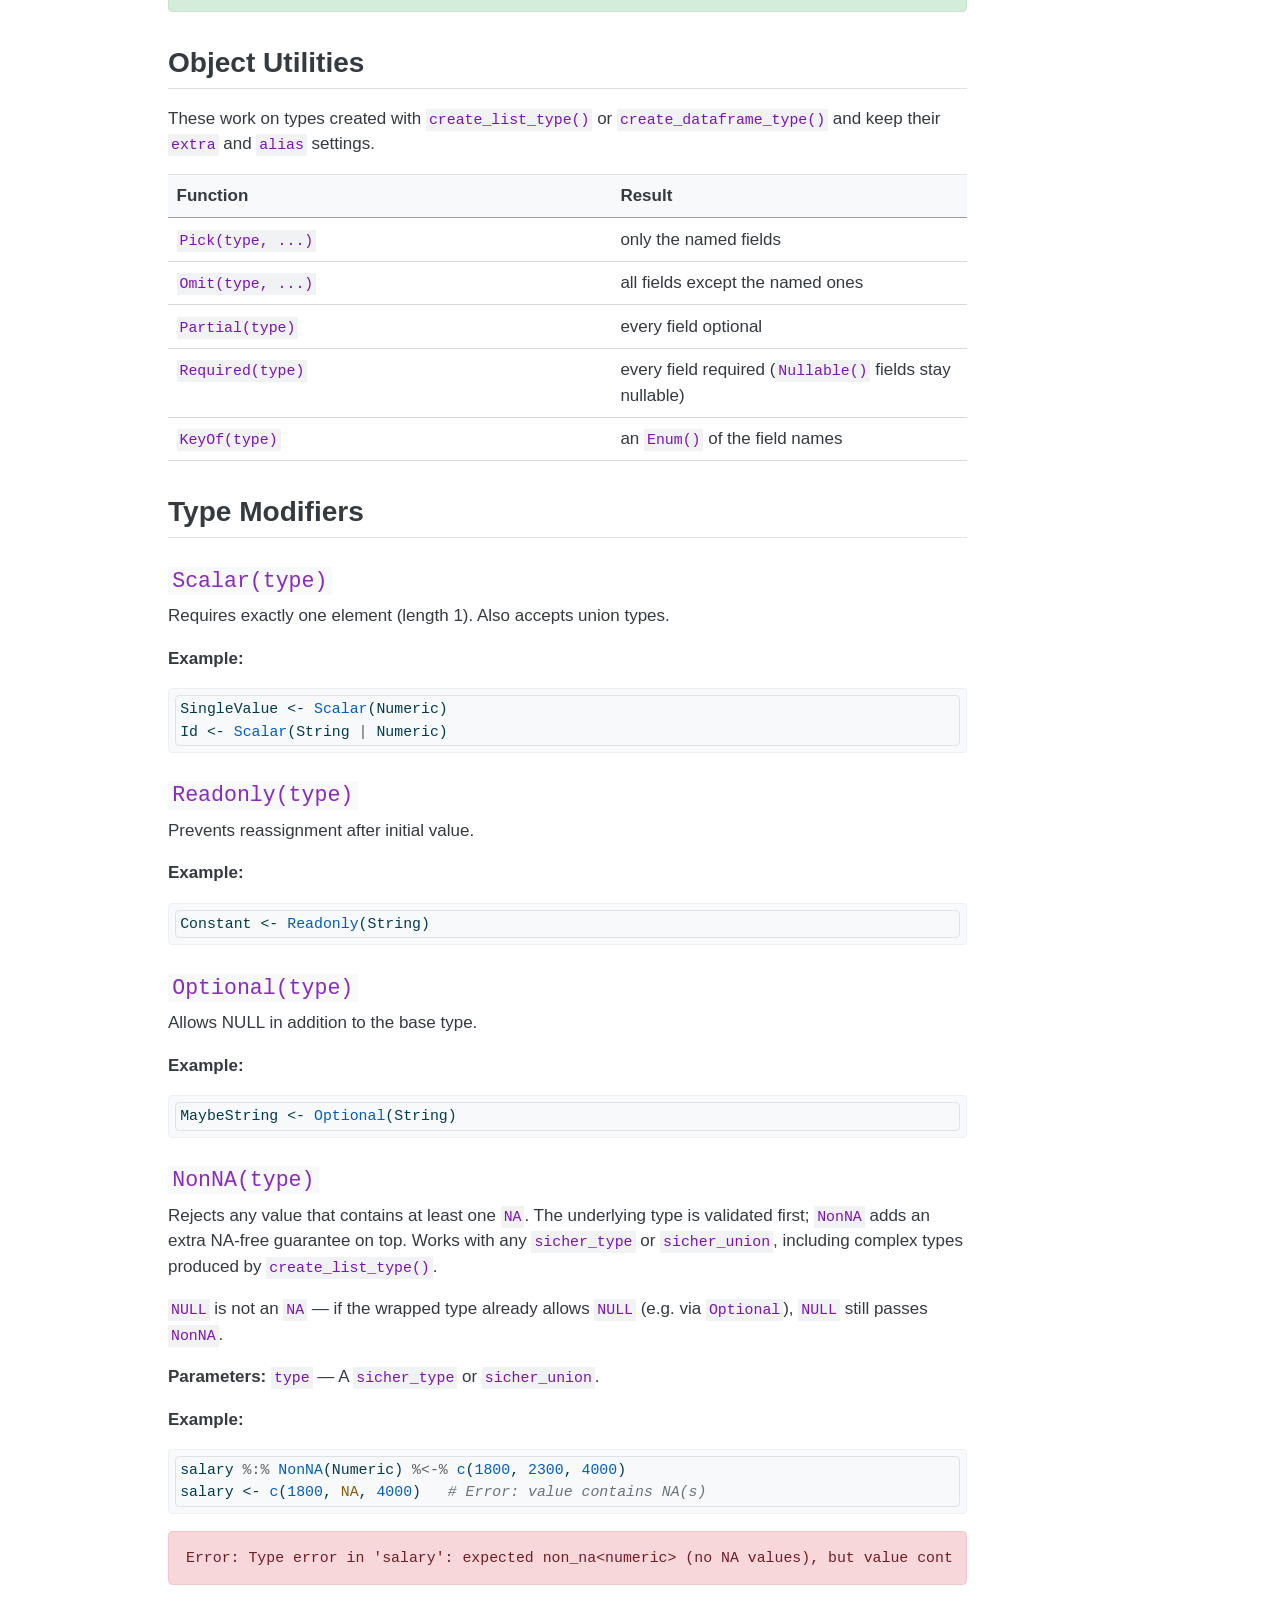
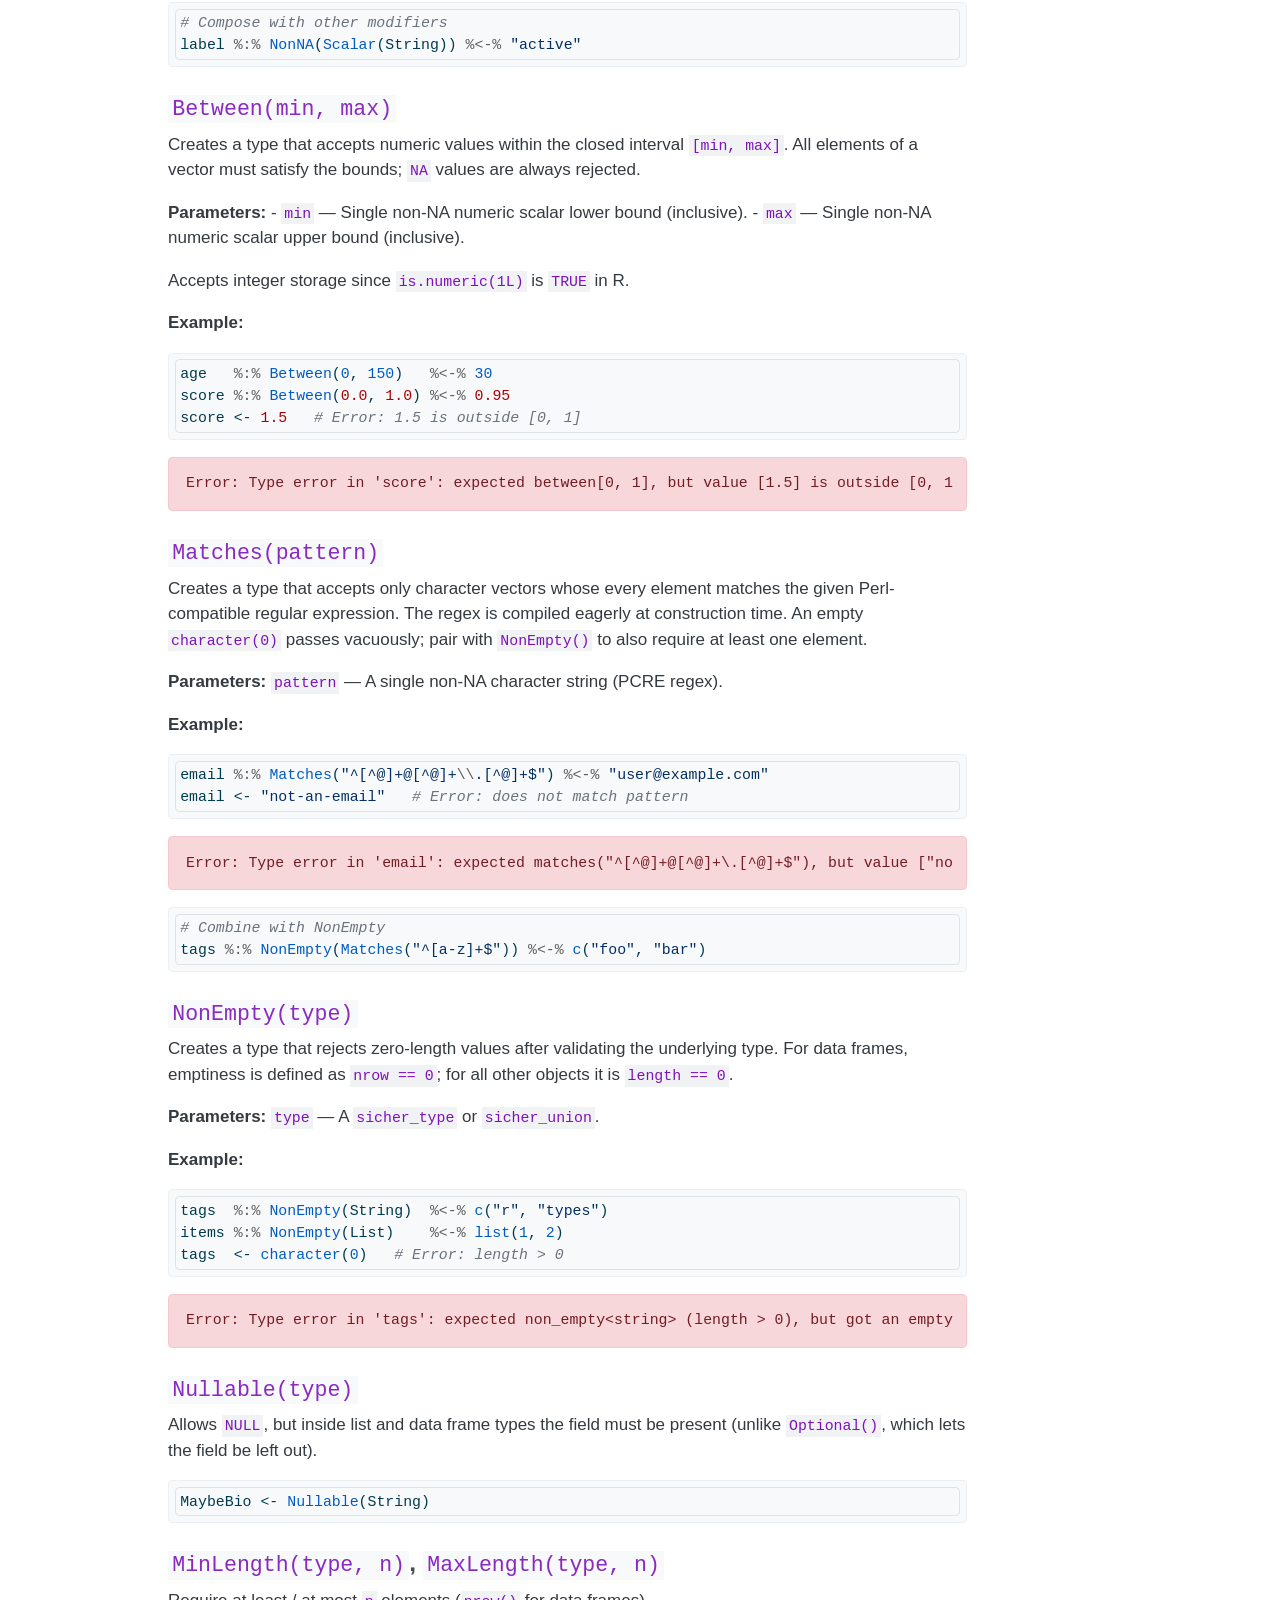
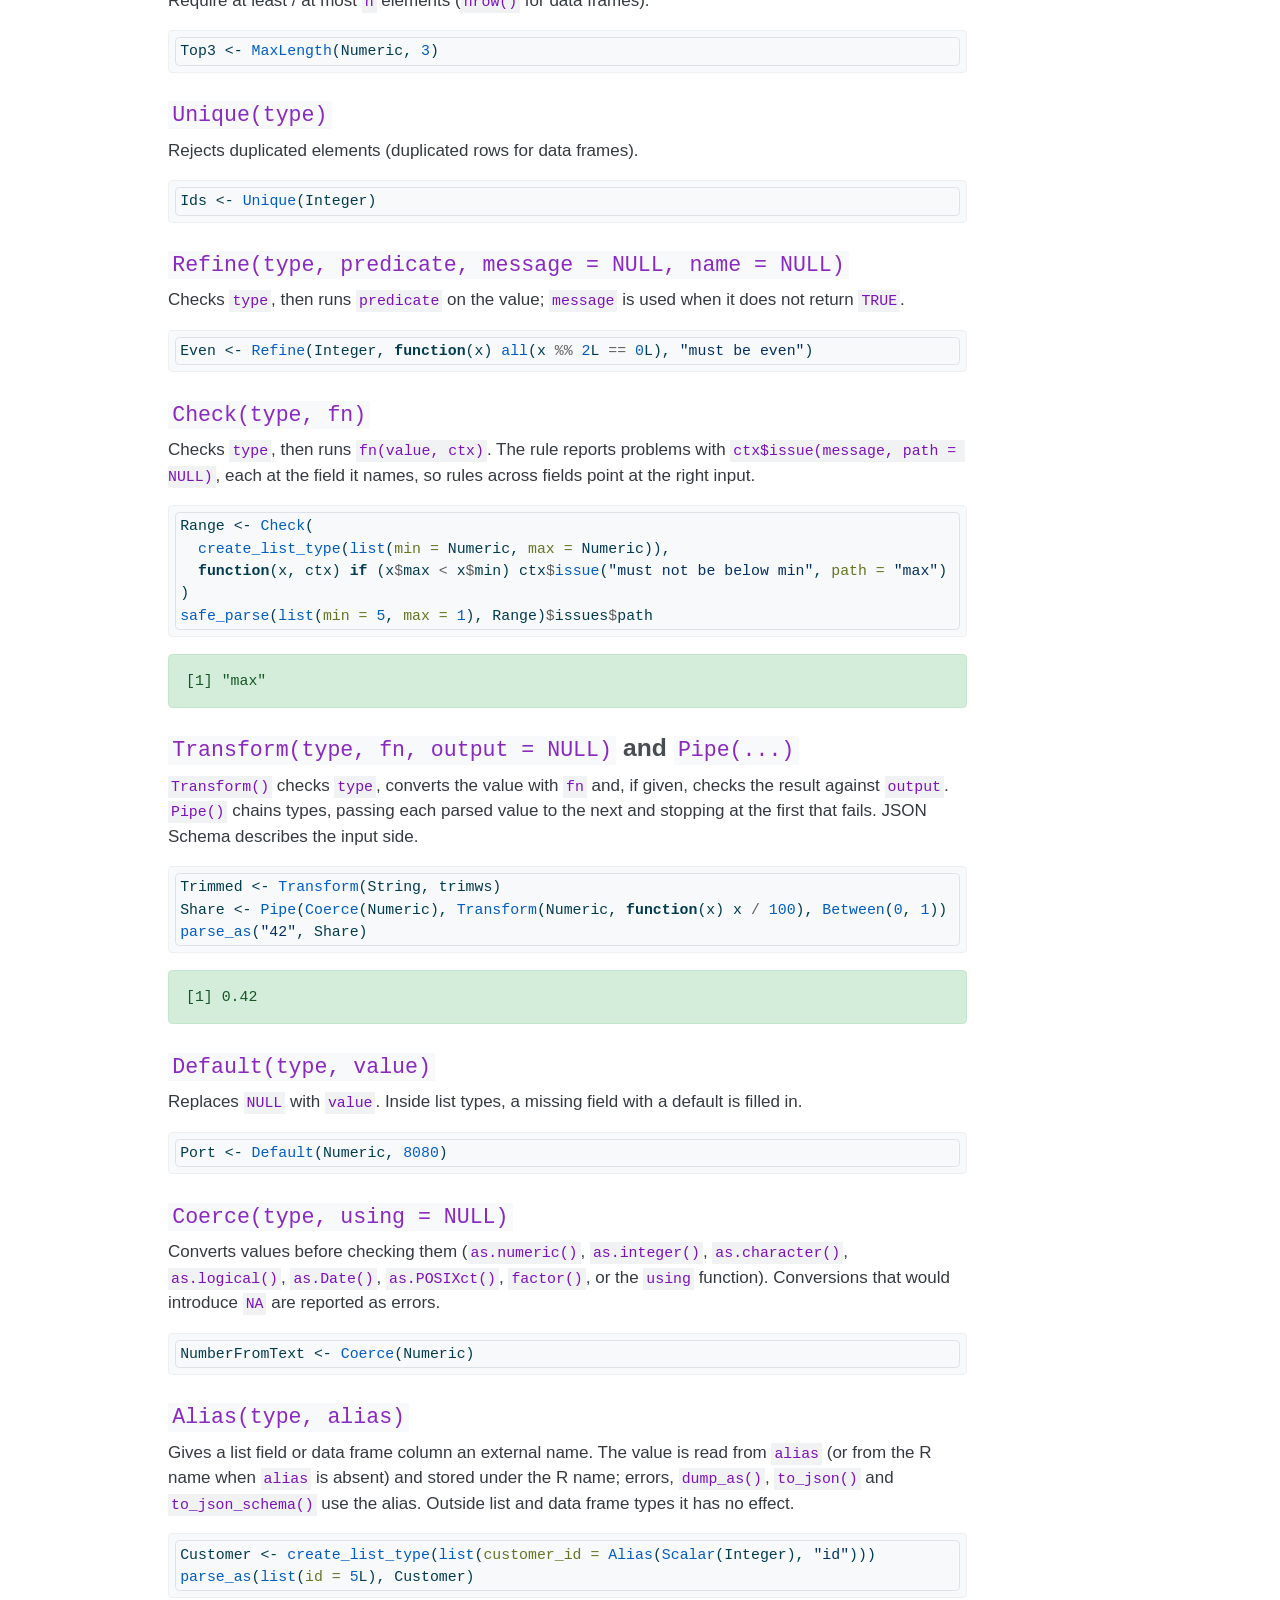
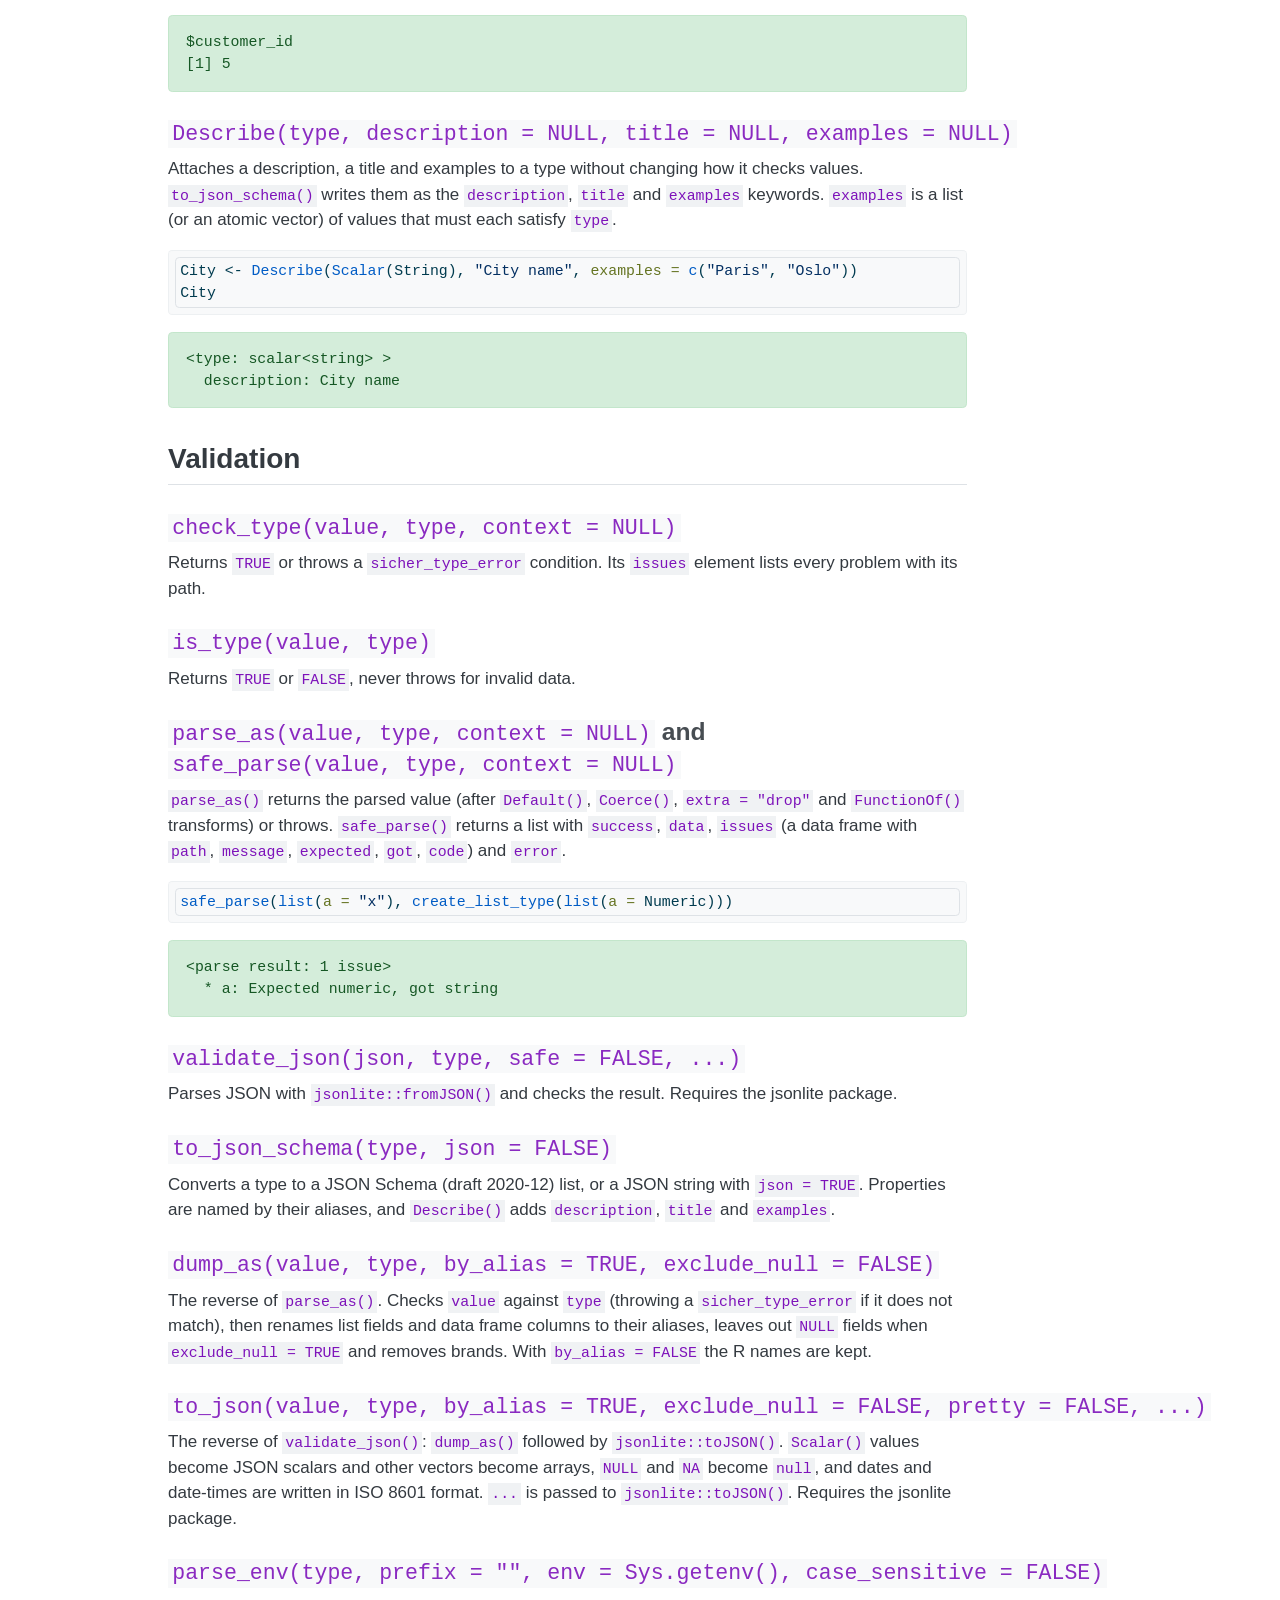
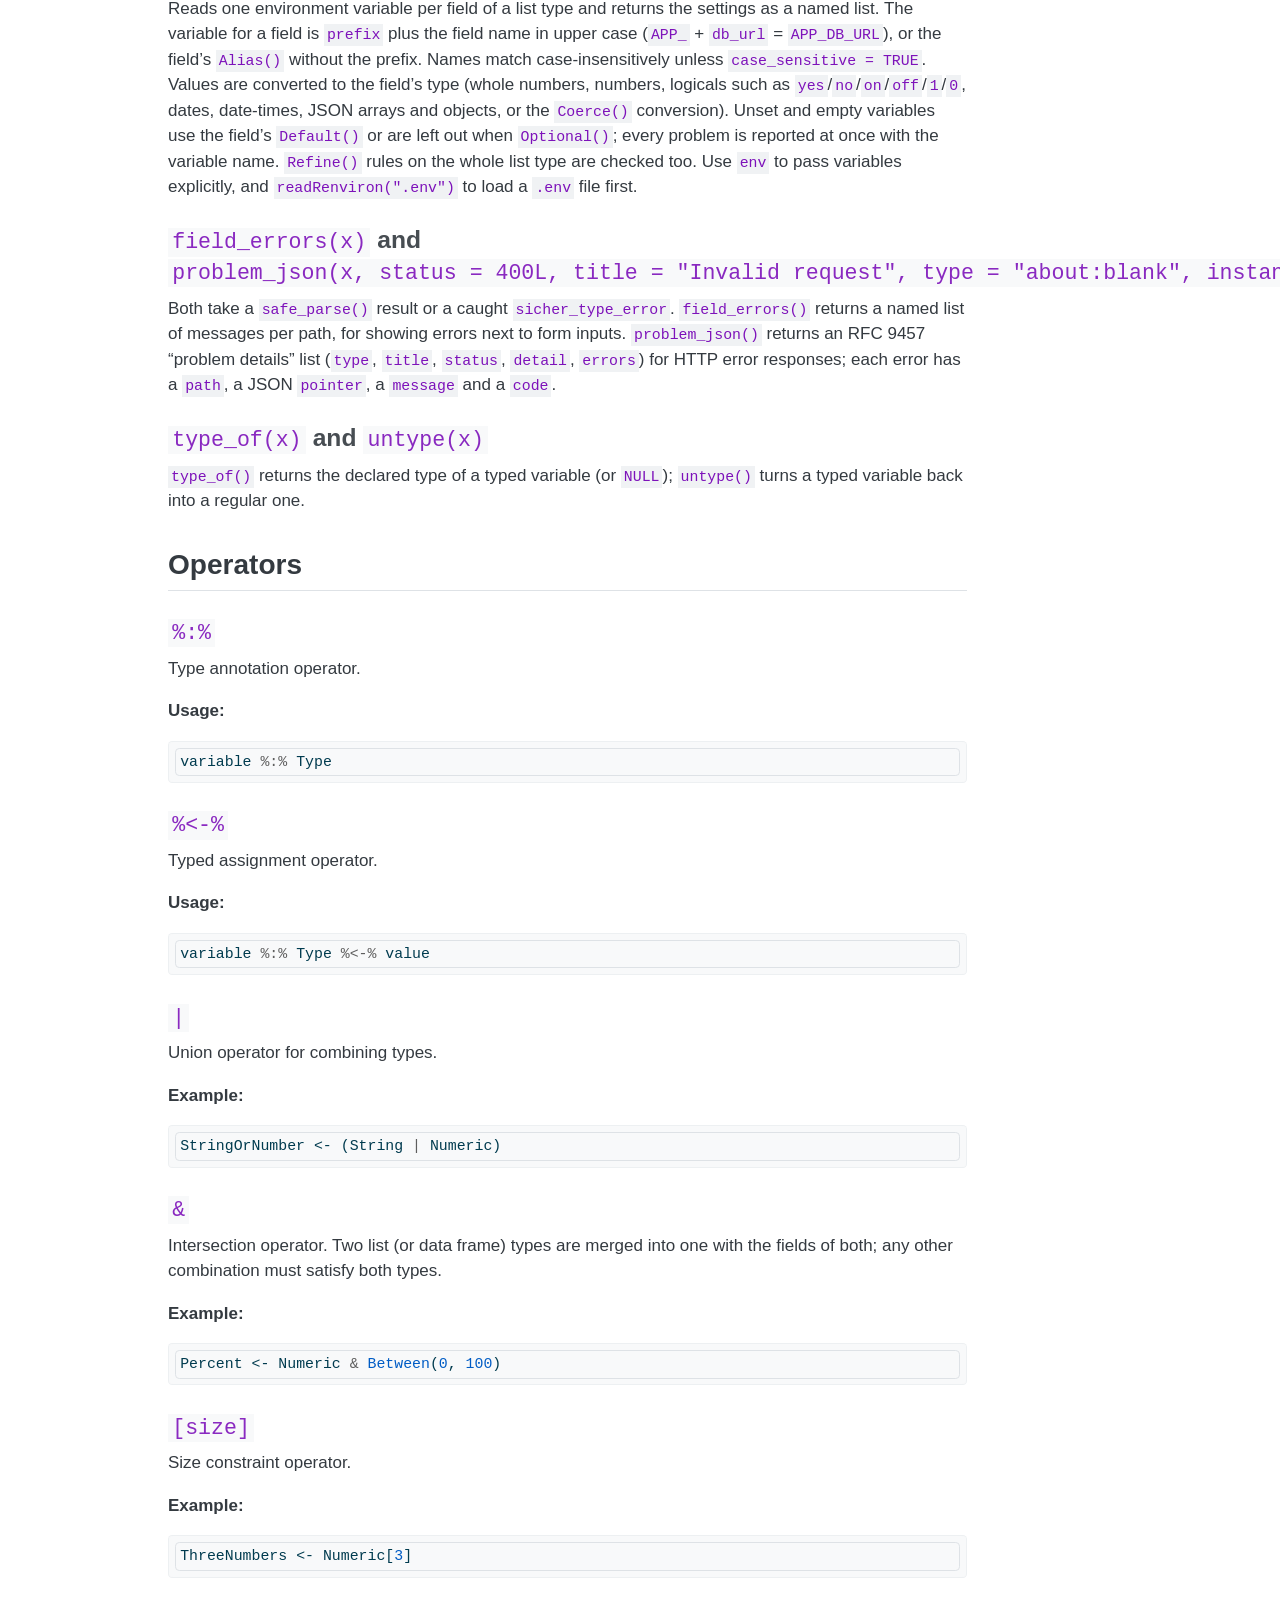
==== commit a870a4c3: "Add match_type, Check, Transform, Pipe, HasMethods and error reports - Misspelled field names, colum" ====
--- a/docs/api.html
+++ b/docs/api.html
@@ -182,6 +182,8 @@
   <li><a href="#functionofparams-.return" id="toc-functionofparams-.return" class="nav-link" data-scroll-target="#functionofparams-.return"><code>FunctionOf(params, .return)</code></a></li>
   <li><a href="#brandtype-brand-and-brandvalue-type" id="toc-brandtype-brand-and-brandvalue-type" class="nav-link" data-scroll-target="#brandtype-brand-and-brandvalue-type"><code>Brand(type, brand)</code> and <code>brand(value, type)</code></a></li>
   <li><a href="#factorlevels-null-matrixoftype-nrow-ncol-instanceofclass" id="toc-factorlevels-null-matrixoftype-nrow-ncol-instanceofclass" class="nav-link" data-scroll-target="#factorlevels-null-matrixoftype-nrow-ncol-instanceofclass"><code>Factor(levels = NULL)</code>, <code>MatrixOf(type, nrow, ncol)</code>, <code>InstanceOf(class)</code></a></li>
+  <li><a href="#hasmethods..." id="toc-hasmethods..." class="nav-link" data-scroll-target="#hasmethods..."><code>HasMethods(...)</code></a></li>
+  <li><a href="#match_typetype-...-.default-null" id="toc-match_typetype-...-.default-null" class="nav-link" data-scroll-target="#match_typetype-...-.default-null"><code>match_type(type, ..., .default = NULL)</code></a></li>
   </ul></li>
   <li><a href="#object-utilities" id="toc-object-utilities" class="nav-link" data-scroll-target="#object-utilities">Object Utilities</a></li>
   <li><a href="#type-modifiers" id="toc-type-modifiers" class="nav-link" data-scroll-target="#type-modifiers">Type Modifiers</a>
@@ -197,6 +199,8 @@
   <li><a href="#minlengthtype-n-maxlengthtype-n" id="toc-minlengthtype-n-maxlengthtype-n" class="nav-link" data-scroll-target="#minlengthtype-n-maxlengthtype-n"><code>MinLength(type, n)</code>, <code>MaxLength(type, n)</code></a></li>
   <li><a href="#uniquetype" id="toc-uniquetype" class="nav-link" data-scroll-target="#uniquetype"><code>Unique(type)</code></a></li>
   <li><a href="#refinetype-predicate-message-null-name-null" id="toc-refinetype-predicate-message-null-name-null" class="nav-link" data-scroll-target="#refinetype-predicate-message-null-name-null"><code>Refine(type, predicate, message = NULL, name = NULL)</code></a></li>
+  <li><a href="#checktype-fn" id="toc-checktype-fn" class="nav-link" data-scroll-target="#checktype-fn"><code>Check(type, fn)</code></a></li>
+  <li><a href="#transformtype-fn-output-null-and-pipe..." id="toc-transformtype-fn-output-null-and-pipe..." class="nav-link" data-scroll-target="#transformtype-fn-output-null-and-pipe..."><code>Transform(type, fn, output = NULL)</code> and <code>Pipe(...)</code></a></li>
   <li><a href="#defaulttype-value" id="toc-defaulttype-value" class="nav-link" data-scroll-target="#defaulttype-value"><code>Default(type, value)</code></a></li>
   <li><a href="#coercetype-using-null" id="toc-coercetype-using-null" class="nav-link" data-scroll-target="#coercetype-using-null"><code>Coerce(type, using = NULL)</code></a></li>
   <li><a href="#aliastype-alias" id="toc-aliastype-alias" class="nav-link" data-scroll-target="#aliastype-alias"><code>Alias(type, alias)</code></a></li>
@@ -212,6 +216,7 @@
   <li><a href="#dump_asvalue-type-by_alias-true-exclude_null-false" id="toc-dump_asvalue-type-by_alias-true-exclude_null-false" class="nav-link" data-scroll-target="#dump_asvalue-type-by_alias-true-exclude_null-false"><code>dump_as(value, type, by_alias = TRUE, exclude_null = FALSE)</code></a></li>
   <li><a href="#to_jsonvalue-type-by_alias-true-exclude_null-false-pretty-false-..." id="toc-to_jsonvalue-type-by_alias-true-exclude_null-false-pretty-false-..." class="nav-link" data-scroll-target="#to_jsonvalue-type-by_alias-true-exclude_null-false-pretty-false-..."><code>to_json(value, type, by_alias = TRUE, exclude_null = FALSE, pretty = FALSE, ...)</code></a></li>
   <li><a href="#parse_envtype-prefix-env-sys.getenv-case_sensitive-false" id="toc-parse_envtype-prefix-env-sys.getenv-case_sensitive-false" class="nav-link" data-scroll-target="#parse_envtype-prefix-env-sys.getenv-case_sensitive-false"><code>parse_env(type, prefix = "", env = Sys.getenv(), case_sensitive = FALSE)</code></a></li>
+  <li><a href="#field_errorsx-and-problem_jsonx-status-400l-title-invalid-request-type-aboutblank-instance-null" id="toc-field_errorsx-and-problem_jsonx-status-400l-title-invalid-request-type-aboutblank-instance-null" class="nav-link" data-scroll-target="#field_errorsx-and-problem_jsonx-status-400l-title-invalid-request-type-aboutblank-instance-null"><code>field_errors(x)</code> and <code>problem_json(x, status = 400L, title = "Invalid request", type = "about:blank", instance = NULL)</code></a></li>
   <li><a href="#type_ofx-and-untypex" id="toc-type_ofx-and-untypex" class="nav-link" data-scroll-target="#type_ofx-and-untypex"><code>type_of(x)</code> and <code>untype(x)</code></a></li>
   </ul></li>
   <li><a href="#operators" id="toc-operators" class="nav-link" data-scroll-target="#operators">Operators</a>
@@ -515,6 +520,31 @@
 <div class="code-copy-outer-scaffold"><div class="sourceCode cell-code" id="cb38"><pre class="sourceCode r code-with-copy"><code class="sourceCode r"><span id="cb38-1"><a href="#cb38-1" aria-hidden="true" tabindex="-1"></a>Size  <span class="ot">&lt;-</span> <span class="fu">Factor</span>(<span class="fu">c</span>(<span class="st">"S"</span>, <span class="st">"M"</span>, <span class="st">"L"</span>))</span>
 <span id="cb38-2"><a href="#cb38-2" aria-hidden="true" tabindex="-1"></a>Grid  <span class="ot">&lt;-</span> <span class="fu">MatrixOf</span>(Numeric, <span class="at">nrow =</span> <span class="dv">3</span>, <span class="at">ncol =</span> <span class="dv">3</span>)</span>
 <span id="cb38-3"><a href="#cb38-3" aria-hidden="true" tabindex="-1"></a>Model <span class="ot">&lt;-</span> <span class="fu">InstanceOf</span>(<span class="st">"lm"</span>)</span></code></pre></div><button title="Copy to Clipboard" class="code-copy-button"><i class="bi"></i></button></div>
+</div>
+</section>
+<section id="hasmethods..." class="level3">
+<h3 class="anchored" data-anchor-id="hasmethods..."><code>HasMethods(...)</code></h3>
+<p>Objects with methods for the given generics, whatever their class: S3 methods other than <code>default</code> (implicit classes such as <code>numeric</code> count), S4 methods, and function fields of R6 objects.</p>
+<div class="cell">
+<div class="code-copy-outer-scaffold"><div class="sourceCode cell-code" id="cb39"><pre class="sourceCode r code-with-copy"><code class="sourceCode r"><span id="cb39-1"><a href="#cb39-1" aria-hidden="true" tabindex="-1"></a>Model <span class="ot">&lt;-</span> <span class="fu">HasMethods</span>(<span class="st">"predict"</span>, <span class="st">"residuals"</span>)</span>
+<span id="cb39-2"><a href="#cb39-2" aria-hidden="true" tabindex="-1"></a><span class="fu">is_type</span>(<span class="fu">lm</span>(mpg <span class="sc">~</span> wt, <span class="at">data =</span> mtcars), Model)</span></code></pre></div><button title="Copy to Clipboard" class="code-copy-button"><i class="bi"></i></button></div>
+<div class="cell-output cell-output-stdout">
+<pre><code>[1] TRUE</code></pre>
+</div>
+</div>
+</section>
+<section id="match_typetype-...-.default-null" class="level3">
+<h3 class="anchored" data-anchor-id="match_typetype-...-.default-null"><code>match_type(type, ..., .default = NULL)</code></h3>
+<p>Builds a function that checks a value against <code>type</code> and calls the handler for its case: a <code>DiscriminatedUnion()</code> tag, an <code>Enum()</code>/<code>Literal()</code> value, a <code>Factor(levels = ...)</code> level, or a union member (named by its type name, e.g.&nbsp;<code>integer</code>). Missing handlers are an error unless <code>.default</code> is given; handlers for cases that do not exist are always an error.</p>
+<div class="cell">
+<div class="code-copy-outer-scaffold"><div class="sourceCode cell-code" id="cb41"><pre class="sourceCode r code-with-copy"><code class="sourceCode r"><span id="cb41-1"><a href="#cb41-1" aria-hidden="true" tabindex="-1"></a>describe <span class="ot">&lt;-</span> <span class="fu">match_type</span>(Integer <span class="sc">|</span> String,</span>
+<span id="cb41-2"><a href="#cb41-2" aria-hidden="true" tabindex="-1"></a>  <span class="at">integer =</span> <span class="cf">function</span>(x) <span class="st">"a number"</span>,</span>
+<span id="cb41-3"><a href="#cb41-3" aria-hidden="true" tabindex="-1"></a>  <span class="at">string =</span> <span class="cf">function</span>(x) <span class="st">"some text"</span></span>
+<span id="cb41-4"><a href="#cb41-4" aria-hidden="true" tabindex="-1"></a>)</span>
+<span id="cb41-5"><a href="#cb41-5" aria-hidden="true" tabindex="-1"></a><span class="fu">describe</span>(<span class="dv">1</span>L)</span></code></pre></div><button title="Copy to Clipboard" class="code-copy-button"><i class="bi"></i></button></div>
+<div class="cell-output cell-output-stdout">
+<pre><code>[1] "a number"</code></pre>
+</div>
 </div>
 </section>
 </section>
@@ -563,8 +593,8 @@
 <p>Requires exactly one element (length 1). Also accepts union types.</p>
 <p><strong>Example:</strong></p>
 <div class="cell">
-<div class="code-copy-outer-scaffold"><div class="sourceCode cell-code" id="cb39"><pre class="sourceCode r code-with-copy"><code class="sourceCode r"><span id="cb39-1"><a href="#cb39-1" aria-hidden="true" tabindex="-1"></a>SingleValue <span class="ot">&lt;-</span> <span class="fu">Scalar</span>(Numeric)</span>
-<span id="cb39-2"><a href="#cb39-2" aria-hidden="true" tabindex="-1"></a>Id <span class="ot">&lt;-</span> <span class="fu">Scalar</span>(String <span class="sc">|</span> Numeric)</span></code></pre></div><button title="Copy to Clipboard" class="code-copy-button"><i class="bi"></i></button></div>
+<div class="code-copy-outer-scaffold"><div class="sourceCode cell-code" id="cb43"><pre class="sourceCode r code-with-copy"><code class="sourceCode r"><span id="cb43-1"><a href="#cb43-1" aria-hidden="true" tabindex="-1"></a>SingleValue <span class="ot">&lt;-</span> <span class="fu">Scalar</span>(Numeric)</span>
+<span id="cb43-2"><a href="#cb43-2" aria-hidden="true" tabindex="-1"></a>Id <span class="ot">&lt;-</span> <span class="fu">Scalar</span>(String <span class="sc">|</span> Numeric)</span></code></pre></div><button title="Copy to Clipboard" class="code-copy-button"><i class="bi"></i></button></div>
 </div>
 </section>
 <section id="readonlytype" class="level3">
@@ -572,7 +602,7 @@
 <p>Prevents reassignment after initial value.</p>
 <p><strong>Example:</strong></p>
 <div class="cell">
-<div class="code-copy-outer-scaffold"><div class="sourceCode cell-code" id="cb40"><pre class="sourceCode r code-with-copy"><code class="sourceCode r"><span id="cb40-1"><a href="#cb40-1" aria-hidden="true" tabindex="-1"></a>Constant <span class="ot">&lt;-</span> <span class="fu">Readonly</span>(String)</span></code></pre></div><button title="Copy to Clipboard" class="code-copy-button"><i class="bi"></i></button></div>
+<div class="code-copy-outer-scaffold"><div class="sourceCode cell-code" id="cb44"><pre class="sourceCode r code-with-copy"><code class="sourceCode r"><span id="cb44-1"><a href="#cb44-1" aria-hidden="true" tabindex="-1"></a>Constant <span class="ot">&lt;-</span> <span class="fu">Readonly</span>(String)</span></code></pre></div><button title="Copy to Clipboard" class="code-copy-button"><i class="bi"></i></button></div>
 </div>
 </section>
 <section id="optionaltype" class="level3">
@@ -580,7 +610,7 @@
 <p>Allows NULL in addition to the base type.</p>
 <p><strong>Example:</strong></p>
 <div class="cell">
-<div class="code-copy-outer-scaffold"><div class="sourceCode cell-code" id="cb41"><pre class="sourceCode r code-with-copy"><code class="sourceCode r"><span id="cb41-1"><a href="#cb41-1" aria-hidden="true" tabindex="-1"></a>MaybeString <span class="ot">&lt;-</span> <span class="fu">Optional</span>(String)</span></code></pre></div><button title="Copy to Clipboard" class="code-copy-button"><i class="bi"></i></button></div>
+<div class="code-copy-outer-scaffold"><div class="sourceCode cell-code" id="cb45"><pre class="sourceCode r code-with-copy"><code class="sourceCode r"><span id="cb45-1"><a href="#cb45-1" aria-hidden="true" tabindex="-1"></a>MaybeString <span class="ot">&lt;-</span> <span class="fu">Optional</span>(String)</span></code></pre></div><button title="Copy to Clipboard" class="code-copy-button"><i class="bi"></i></button></div>
 </div>
 </section>
 <section id="nonnatype" class="level3">
@@ -590,13 +620,13 @@
 <p><strong>Parameters:</strong> <code>type</code> — A <code>sicher_type</code> or <code>sicher_union</code>.</p>
 <p><strong>Example:</strong></p>
 <div class="cell">
-<div class="code-copy-outer-scaffold"><div class="sourceCode cell-code" id="cb42"><pre class="sourceCode r code-with-copy"><code class="sourceCode r"><span id="cb42-1"><a href="#cb42-1" aria-hidden="true" tabindex="-1"></a>salary <span class="sc">%:%</span> <span class="fu">NonNA</span>(Numeric) <span class="sc">%&lt;-%</span> <span class="fu">c</span>(<span class="dv">1800</span>, <span class="dv">2300</span>, <span class="dv">4000</span>)</span>
-<span id="cb42-2"><a href="#cb42-2" aria-hidden="true" tabindex="-1"></a>salary <span class="ot">&lt;-</span> <span class="fu">c</span>(<span class="dv">1800</span>, <span class="cn">NA</span>, <span class="dv">4000</span>)   <span class="co"># Error: value contains NA(s)</span></span></code></pre></div><button title="Copy to Clipboard" class="code-copy-button"><i class="bi"></i></button></div>
+<div class="code-copy-outer-scaffold"><div class="sourceCode cell-code" id="cb46"><pre class="sourceCode r code-with-copy"><code class="sourceCode r"><span id="cb46-1"><a href="#cb46-1" aria-hidden="true" tabindex="-1"></a>salary <span class="sc">%:%</span> <span class="fu">NonNA</span>(Numeric) <span class="sc">%&lt;-%</span> <span class="fu">c</span>(<span class="dv">1800</span>, <span class="dv">2300</span>, <span class="dv">4000</span>)</span>
+<span id="cb46-2"><a href="#cb46-2" aria-hidden="true" tabindex="-1"></a>salary <span class="ot">&lt;-</span> <span class="fu">c</span>(<span class="dv">1800</span>, <span class="cn">NA</span>, <span class="dv">4000</span>)   <span class="co"># Error: value contains NA(s)</span></span></code></pre></div><button title="Copy to Clipboard" class="code-copy-button"><i class="bi"></i></button></div>
 <div class="cell-output cell-output-error">
-<pre><code>Error: Type error in 'salary': expected non_na&lt;numeric&gt; (no NA values), but value contains NA(s)</code></pre>
-</div>
-<div class="code-copy-outer-scaffold"><div class="sourceCode cell-code" id="cb44"><pre class="sourceCode r code-with-copy"><code class="sourceCode r"><span id="cb44-1"><a href="#cb44-1" aria-hidden="true" tabindex="-1"></a><span class="co"># Compose with other modifiers</span></span>
-<span id="cb44-2"><a href="#cb44-2" aria-hidden="true" tabindex="-1"></a>label <span class="sc">%:%</span> <span class="fu">NonNA</span>(<span class="fu">Scalar</span>(String)) <span class="sc">%&lt;-%</span> <span class="st">"active"</span></span></code></pre></div><button title="Copy to Clipboard" class="code-copy-button"><i class="bi"></i></button></div>
+<pre><code>Error: Type error in 'salary': expected non_na&lt;numeric&gt; (no NA values), but value contains NA(s) (at position 2)</code></pre>
+</div>
+<div class="code-copy-outer-scaffold"><div class="sourceCode cell-code" id="cb48"><pre class="sourceCode r code-with-copy"><code class="sourceCode r"><span id="cb48-1"><a href="#cb48-1" aria-hidden="true" tabindex="-1"></a><span class="co"># Compose with other modifiers</span></span>
+<span id="cb48-2"><a href="#cb48-2" aria-hidden="true" tabindex="-1"></a>label <span class="sc">%:%</span> <span class="fu">NonNA</span>(<span class="fu">Scalar</span>(String)) <span class="sc">%&lt;-%</span> <span class="st">"active"</span></span></code></pre></div><button title="Copy to Clipboard" class="code-copy-button"><i class="bi"></i></button></div>
 </div>
 </section>
 <section id="betweenmin-max" class="level3">
@@ -606,9 +636,9 @@
 <p>Accepts integer storage since <code>is.numeric(1L)</code> is <code>TRUE</code> in R.</p>
 <p><strong>Example:</strong></p>
 <div class="cell">
-<div class="code-copy-outer-scaffold"><div class="sourceCode cell-code" id="cb45"><pre class="sourceCode r code-with-copy"><code class="sourceCode r"><span id="cb45-1"><a href="#cb45-1" aria-hidden="true" tabindex="-1"></a>age   <span class="sc">%:%</span> <span class="fu">Between</span>(<span class="dv">0</span>, <span class="dv">150</span>)   <span class="sc">%&lt;-%</span> <span class="dv">30</span></span>
-<span id="cb45-2"><a href="#cb45-2" aria-hidden="true" tabindex="-1"></a>score <span class="sc">%:%</span> <span class="fu">Between</span>(<span class="fl">0.0</span>, <span class="fl">1.0</span>) <span class="sc">%&lt;-%</span> <span class="fl">0.95</span></span>
-<span id="cb45-3"><a href="#cb45-3" aria-hidden="true" tabindex="-1"></a>score <span class="ot">&lt;-</span> <span class="fl">1.5</span>   <span class="co"># Error: 1.5 is outside [0, 1]</span></span></code></pre></div><button title="Copy to Clipboard" class="code-copy-button"><i class="bi"></i></button></div>
+<div class="code-copy-outer-scaffold"><div class="sourceCode cell-code" id="cb49"><pre class="sourceCode r code-with-copy"><code class="sourceCode r"><span id="cb49-1"><a href="#cb49-1" aria-hidden="true" tabindex="-1"></a>age   <span class="sc">%:%</span> <span class="fu">Between</span>(<span class="dv">0</span>, <span class="dv">150</span>)   <span class="sc">%&lt;-%</span> <span class="dv">30</span></span>
+<span id="cb49-2"><a href="#cb49-2" aria-hidden="true" tabindex="-1"></a>score <span class="sc">%:%</span> <span class="fu">Between</span>(<span class="fl">0.0</span>, <span class="fl">1.0</span>) <span class="sc">%&lt;-%</span> <span class="fl">0.95</span></span>
+<span id="cb49-3"><a href="#cb49-3" aria-hidden="true" tabindex="-1"></a>score <span class="ot">&lt;-</span> <span class="fl">1.5</span>   <span class="co"># Error: 1.5 is outside [0, 1]</span></span></code></pre></div><button title="Copy to Clipboard" class="code-copy-button"><i class="bi"></i></button></div>
 <div class="cell-output cell-output-error">
 <pre><code>Error: Type error in 'score': expected between[0, 1], but value [1.5] is outside [0, 1]</code></pre>
 </div>
@@ -620,13 +650,13 @@
 <p><strong>Parameters:</strong> <code>pattern</code> — A single non-NA character string (PCRE regex).</p>
 <p><strong>Example:</strong></p>
 <div class="cell">
-<div class="code-copy-outer-scaffold"><div class="sourceCode cell-code" id="cb47"><pre class="sourceCode r code-with-copy"><code class="sourceCode r"><span id="cb47-1"><a href="#cb47-1" aria-hidden="true" tabindex="-1"></a>email <span class="sc">%:%</span> <span class="fu">Matches</span>(<span class="st">"^[^@]+@[^@]+</span><span class="sc">\\</span><span class="st">.[^@]+$"</span>) <span class="sc">%&lt;-%</span> <span class="st">"user@example.com"</span></span>
-<span id="cb47-2"><a href="#cb47-2" aria-hidden="true" tabindex="-1"></a>email <span class="ot">&lt;-</span> <span class="st">"not-an-email"</span>   <span class="co"># Error: does not match pattern</span></span></code></pre></div><button title="Copy to Clipboard" class="code-copy-button"><i class="bi"></i></button></div>
+<div class="code-copy-outer-scaffold"><div class="sourceCode cell-code" id="cb51"><pre class="sourceCode r code-with-copy"><code class="sourceCode r"><span id="cb51-1"><a href="#cb51-1" aria-hidden="true" tabindex="-1"></a>email <span class="sc">%:%</span> <span class="fu">Matches</span>(<span class="st">"^[^@]+@[^@]+</span><span class="sc">\\</span><span class="st">.[^@]+$"</span>) <span class="sc">%&lt;-%</span> <span class="st">"user@example.com"</span></span>
+<span id="cb51-2"><a href="#cb51-2" aria-hidden="true" tabindex="-1"></a>email <span class="ot">&lt;-</span> <span class="st">"not-an-email"</span>   <span class="co"># Error: does not match pattern</span></span></code></pre></div><button title="Copy to Clipboard" class="code-copy-button"><i class="bi"></i></button></div>
 <div class="cell-output cell-output-error">
 <pre><code>Error: Type error in 'email': expected matches("^[^@]+@[^@]+\.[^@]+$"), but value ["not-an-email"] does not match the pattern</code></pre>
 </div>
-<div class="code-copy-outer-scaffold"><div class="sourceCode cell-code" id="cb49"><pre class="sourceCode r code-with-copy"><code class="sourceCode r"><span id="cb49-1"><a href="#cb49-1" aria-hidden="true" tabindex="-1"></a><span class="co"># Combine with NonEmpty</span></span>
-<span id="cb49-2"><a href="#cb49-2" aria-hidden="true" tabindex="-1"></a>tags <span class="sc">%:%</span> <span class="fu">NonEmpty</span>(<span class="fu">Matches</span>(<span class="st">"^[a-z]+$"</span>)) <span class="sc">%&lt;-%</span> <span class="fu">c</span>(<span class="st">"foo"</span>, <span class="st">"bar"</span>)</span></code></pre></div><button title="Copy to Clipboard" class="code-copy-button"><i class="bi"></i></button></div>
+<div class="code-copy-outer-scaffold"><div class="sourceCode cell-code" id="cb53"><pre class="sourceCode r code-with-copy"><code class="sourceCode r"><span id="cb53-1"><a href="#cb53-1" aria-hidden="true" tabindex="-1"></a><span class="co"># Combine with NonEmpty</span></span>
+<span id="cb53-2"><a href="#cb53-2" aria-hidden="true" tabindex="-1"></a>tags <span class="sc">%:%</span> <span class="fu">NonEmpty</span>(<span class="fu">Matches</span>(<span class="st">"^[a-z]+$"</span>)) <span class="sc">%&lt;-%</span> <span class="fu">c</span>(<span class="st">"foo"</span>, <span class="st">"bar"</span>)</span></code></pre></div><button title="Copy to Clipboard" class="code-copy-button"><i class="bi"></i></button></div>
 </div>
 </section>
 <section id="nonemptytype" class="level3">
@@ -635,9 +665,9 @@
 <p><strong>Parameters:</strong> <code>type</code> — A <code>sicher_type</code> or <code>sicher_union</code>.</p>
 <p><strong>Example:</strong></p>
 <div class="cell">
-<div class="code-copy-outer-scaffold"><div class="sourceCode cell-code" id="cb50"><pre class="sourceCode r code-with-copy"><code class="sourceCode r"><span id="cb50-1"><a href="#cb50-1" aria-hidden="true" tabindex="-1"></a>tags  <span class="sc">%:%</span> <span class="fu">NonEmpty</span>(String)  <span class="sc">%&lt;-%</span> <span class="fu">c</span>(<span class="st">"r"</span>, <span class="st">"types"</span>)</span>
-<span id="cb50-2"><a href="#cb50-2" aria-hidden="true" tabindex="-1"></a>items <span class="sc">%:%</span> <span class="fu">NonEmpty</span>(List)    <span class="sc">%&lt;-%</span> <span class="fu">list</span>(<span class="dv">1</span>, <span class="dv">2</span>)</span>
-<span id="cb50-3"><a href="#cb50-3" aria-hidden="true" tabindex="-1"></a>tags  <span class="ot">&lt;-</span> <span class="fu">character</span>(<span class="dv">0</span>)   <span class="co"># Error: length &gt; 0</span></span></code></pre></div><button title="Copy to Clipboard" class="code-copy-button"><i class="bi"></i></button></div>
+<div class="code-copy-outer-scaffold"><div class="sourceCode cell-code" id="cb54"><pre class="sourceCode r code-with-copy"><code class="sourceCode r"><span id="cb54-1"><a href="#cb54-1" aria-hidden="true" tabindex="-1"></a>tags  <span class="sc">%:%</span> <span class="fu">NonEmpty</span>(String)  <span class="sc">%&lt;-%</span> <span class="fu">c</span>(<span class="st">"r"</span>, <span class="st">"types"</span>)</span>
+<span id="cb54-2"><a href="#cb54-2" aria-hidden="true" tabindex="-1"></a>items <span class="sc">%:%</span> <span class="fu">NonEmpty</span>(List)    <span class="sc">%&lt;-%</span> <span class="fu">list</span>(<span class="dv">1</span>, <span class="dv">2</span>)</span>
+<span id="cb54-3"><a href="#cb54-3" aria-hidden="true" tabindex="-1"></a>tags  <span class="ot">&lt;-</span> <span class="fu">character</span>(<span class="dv">0</span>)   <span class="co"># Error: length &gt; 0</span></span></code></pre></div><button title="Copy to Clipboard" class="code-copy-button"><i class="bi"></i></button></div>
 <div class="cell-output cell-output-error">
 <pre><code>Error: Type error in 'tags': expected non_empty&lt;string&gt; (length &gt; 0), but got an empty value</code></pre>
 </div>
@@ -647,50 +677,76 @@
 <h3 class="anchored" data-anchor-id="nullabletype"><code>Nullable(type)</code></h3>
 <p>Allows <code>NULL</code>, but inside list and data frame types the field must be present (unlike <code>Optional()</code>, which lets the field be left out).</p>
 <div class="cell">
-<div class="code-copy-outer-scaffold"><div class="sourceCode cell-code" id="cb52"><pre class="sourceCode r code-with-copy"><code class="sourceCode r"><span id="cb52-1"><a href="#cb52-1" aria-hidden="true" tabindex="-1"></a>MaybeBio <span class="ot">&lt;-</span> <span class="fu">Nullable</span>(String)</span></code></pre></div><button title="Copy to Clipboard" class="code-copy-button"><i class="bi"></i></button></div>
+<div class="code-copy-outer-scaffold"><div class="sourceCode cell-code" id="cb56"><pre class="sourceCode r code-with-copy"><code class="sourceCode r"><span id="cb56-1"><a href="#cb56-1" aria-hidden="true" tabindex="-1"></a>MaybeBio <span class="ot">&lt;-</span> <span class="fu">Nullable</span>(String)</span></code></pre></div><button title="Copy to Clipboard" class="code-copy-button"><i class="bi"></i></button></div>
 </div>
 </section>
 <section id="minlengthtype-n-maxlengthtype-n" class="level3">
 <h3 class="anchored" data-anchor-id="minlengthtype-n-maxlengthtype-n"><code>MinLength(type, n)</code>, <code>MaxLength(type, n)</code></h3>
 <p>Require at least / at most <code>n</code> elements (<code>nrow()</code> for data frames).</p>
 <div class="cell">
-<div class="code-copy-outer-scaffold"><div class="sourceCode cell-code" id="cb53"><pre class="sourceCode r code-with-copy"><code class="sourceCode r"><span id="cb53-1"><a href="#cb53-1" aria-hidden="true" tabindex="-1"></a>Top3 <span class="ot">&lt;-</span> <span class="fu">MaxLength</span>(Numeric, <span class="dv">3</span>)</span></code></pre></div><button title="Copy to Clipboard" class="code-copy-button"><i class="bi"></i></button></div>
+<div class="code-copy-outer-scaffold"><div class="sourceCode cell-code" id="cb57"><pre class="sourceCode r code-with-copy"><code class="sourceCode r"><span id="cb57-1"><a href="#cb57-1" aria-hidden="true" tabindex="-1"></a>Top3 <span class="ot">&lt;-</span> <span class="fu">MaxLength</span>(Numeric, <span class="dv">3</span>)</span></code></pre></div><button title="Copy to Clipboard" class="code-copy-button"><i class="bi"></i></button></div>
 </div>
 </section>
 <section id="uniquetype" class="level3">
 <h3 class="anchored" data-anchor-id="uniquetype"><code>Unique(type)</code></h3>
 <p>Rejects duplicated elements (duplicated rows for data frames).</p>
 <div class="cell">
-<div class="code-copy-outer-scaffold"><div class="sourceCode cell-code" id="cb54"><pre class="sourceCode r code-with-copy"><code class="sourceCode r"><span id="cb54-1"><a href="#cb54-1" aria-hidden="true" tabindex="-1"></a>Ids <span class="ot">&lt;-</span> <span class="fu">Unique</span>(Integer)</span></code></pre></div><button title="Copy to Clipboard" class="code-copy-button"><i class="bi"></i></button></div>
+<div class="code-copy-outer-scaffold"><div class="sourceCode cell-code" id="cb58"><pre class="sourceCode r code-with-copy"><code class="sourceCode r"><span id="cb58-1"><a href="#cb58-1" aria-hidden="true" tabindex="-1"></a>Ids <span class="ot">&lt;-</span> <span class="fu">Unique</span>(Integer)</span></code></pre></div><button title="Copy to Clipboard" class="code-copy-button"><i class="bi"></i></button></div>
 </div>
 </section>
 <section id="refinetype-predicate-message-null-name-null" class="level3">
 <h3 class="anchored" data-anchor-id="refinetype-predicate-message-null-name-null"><code>Refine(type, predicate, message = NULL, name = NULL)</code></h3>
 <p>Checks <code>type</code>, then runs <code>predicate</code> on the value; <code>message</code> is used when it does not return <code>TRUE</code>.</p>
 <div class="cell">
-<div class="code-copy-outer-scaffold"><div class="sourceCode cell-code" id="cb55"><pre class="sourceCode r code-with-copy"><code class="sourceCode r"><span id="cb55-1"><a href="#cb55-1" aria-hidden="true" tabindex="-1"></a>Even <span class="ot">&lt;-</span> <span class="fu">Refine</span>(Integer, <span class="cf">function</span>(x) <span class="fu">all</span>(x <span class="sc">%%</span> <span class="dv">2</span>L <span class="sc">==</span> <span class="dv">0</span>L), <span class="st">"must be even"</span>)</span></code></pre></div><button title="Copy to Clipboard" class="code-copy-button"><i class="bi"></i></button></div>
+<div class="code-copy-outer-scaffold"><div class="sourceCode cell-code" id="cb59"><pre class="sourceCode r code-with-copy"><code class="sourceCode r"><span id="cb59-1"><a href="#cb59-1" aria-hidden="true" tabindex="-1"></a>Even <span class="ot">&lt;-</span> <span class="fu">Refine</span>(Integer, <span class="cf">function</span>(x) <span class="fu">all</span>(x <span class="sc">%%</span> <span class="dv">2</span>L <span class="sc">==</span> <span class="dv">0</span>L), <span class="st">"must be even"</span>)</span></code></pre></div><button title="Copy to Clipboard" class="code-copy-button"><i class="bi"></i></button></div>
+</div>
+</section>
+<section id="checktype-fn" class="level3">
+<h3 class="anchored" data-anchor-id="checktype-fn"><code>Check(type, fn)</code></h3>
+<p>Checks <code>type</code>, then runs <code>fn(value, ctx)</code>. The rule reports problems with <code>ctx$issue(message, path = NULL)</code>, each at the field it names, so rules across fields point at the right input.</p>
+<div class="cell">
+<div class="code-copy-outer-scaffold"><div class="sourceCode cell-code" id="cb60"><pre class="sourceCode r code-with-copy"><code class="sourceCode r"><span id="cb60-1"><a href="#cb60-1" aria-hidden="true" tabindex="-1"></a>Range <span class="ot">&lt;-</span> <span class="fu">Check</span>(</span>
+<span id="cb60-2"><a href="#cb60-2" aria-hidden="true" tabindex="-1"></a>  <span class="fu">create_list_type</span>(<span class="fu">list</span>(<span class="at">min =</span> Numeric, <span class="at">max =</span> Numeric)),</span>
+<span id="cb60-3"><a href="#cb60-3" aria-hidden="true" tabindex="-1"></a>  <span class="cf">function</span>(x, ctx) <span class="cf">if</span> (x<span class="sc">$</span>max <span class="sc">&lt;</span> x<span class="sc">$</span>min) ctx<span class="sc">$</span><span class="fu">issue</span>(<span class="st">"must not be below min"</span>, <span class="at">path =</span> <span class="st">"max"</span>)</span>
+<span id="cb60-4"><a href="#cb60-4" aria-hidden="true" tabindex="-1"></a>)</span>
+<span id="cb60-5"><a href="#cb60-5" aria-hidden="true" tabindex="-1"></a><span class="fu">safe_parse</span>(<span class="fu">list</span>(<span class="at">min =</span> <span class="dv">5</span>, <span class="at">max =</span> <span class="dv">1</span>), Range)<span class="sc">$</span>issues<span class="sc">$</span>path</span></code></pre></div><button title="Copy to Clipboard" class="code-copy-button"><i class="bi"></i></button></div>
+<div class="cell-output cell-output-stdout">
+<pre><code>[1] "max"</code></pre>
+</div>
+</div>
+</section>
+<section id="transformtype-fn-output-null-and-pipe..." class="level3">
+<h3 class="anchored" data-anchor-id="transformtype-fn-output-null-and-pipe..."><code>Transform(type, fn, output = NULL)</code> and <code>Pipe(...)</code></h3>
+<p><code>Transform()</code> checks <code>type</code>, converts the value with <code>fn</code> and, if given, checks the result against <code>output</code>. <code>Pipe()</code> chains types, passing each parsed value to the next and stopping at the first that fails. JSON Schema describes the input side.</p>
+<div class="cell">
+<div class="code-copy-outer-scaffold"><div class="sourceCode cell-code" id="cb62"><pre class="sourceCode r code-with-copy"><code class="sourceCode r"><span id="cb62-1"><a href="#cb62-1" aria-hidden="true" tabindex="-1"></a>Trimmed <span class="ot">&lt;-</span> <span class="fu">Transform</span>(String, trimws)</span>
+<span id="cb62-2"><a href="#cb62-2" aria-hidden="true" tabindex="-1"></a>Share <span class="ot">&lt;-</span> <span class="fu">Pipe</span>(<span class="fu">Coerce</span>(Numeric), <span class="fu">Transform</span>(Numeric, <span class="cf">function</span>(x) x <span class="sc">/</span> <span class="dv">100</span>), <span class="fu">Between</span>(<span class="dv">0</span>, <span class="dv">1</span>))</span>
+<span id="cb62-3"><a href="#cb62-3" aria-hidden="true" tabindex="-1"></a><span class="fu">parse_as</span>(<span class="st">"42"</span>, Share)</span></code></pre></div><button title="Copy to Clipboard" class="code-copy-button"><i class="bi"></i></button></div>
+<div class="cell-output cell-output-stdout">
+<pre><code>[1] 0.42</code></pre>
+</div>
 </div>
 </section>
 <section id="defaulttype-value" class="level3">
 <h3 class="anchored" data-anchor-id="defaulttype-value"><code>Default(type, value)</code></h3>
 <p>Replaces <code>NULL</code> with <code>value</code>. Inside list types, a missing field with a default is filled in.</p>
 <div class="cell">
-<div class="code-copy-outer-scaffold"><div class="sourceCode cell-code" id="cb56"><pre class="sourceCode r code-with-copy"><code class="sourceCode r"><span id="cb56-1"><a href="#cb56-1" aria-hidden="true" tabindex="-1"></a>Port <span class="ot">&lt;-</span> <span class="fu">Default</span>(Numeric, <span class="dv">8080</span>)</span></code></pre></div><button title="Copy to Clipboard" class="code-copy-button"><i class="bi"></i></button></div>
+<div class="code-copy-outer-scaffold"><div class="sourceCode cell-code" id="cb64"><pre class="sourceCode r code-with-copy"><code class="sourceCode r"><span id="cb64-1"><a href="#cb64-1" aria-hidden="true" tabindex="-1"></a>Port <span class="ot">&lt;-</span> <span class="fu">Default</span>(Numeric, <span class="dv">8080</span>)</span></code></pre></div><button title="Copy to Clipboard" class="code-copy-button"><i class="bi"></i></button></div>
 </div>
 </section>
 <section id="coercetype-using-null" class="level3">
 <h3 class="anchored" data-anchor-id="coercetype-using-null"><code>Coerce(type, using = NULL)</code></h3>
 <p>Converts values before checking them (<code>as.numeric()</code>, <code>as.integer()</code>, <code>as.character()</code>, <code>as.logical()</code>, <code>as.Date()</code>, <code>as.POSIXct()</code>, <code>factor()</code>, or the <code>using</code> function). Conversions that would introduce <code>NA</code> are reported as errors.</p>
 <div class="cell">
-<div class="code-copy-outer-scaffold"><div class="sourceCode cell-code" id="cb57"><pre class="sourceCode r code-with-copy"><code class="sourceCode r"><span id="cb57-1"><a href="#cb57-1" aria-hidden="true" tabindex="-1"></a>NumberFromText <span class="ot">&lt;-</span> <span class="fu">Coerce</span>(Numeric)</span></code></pre></div><button title="Copy to Clipboard" class="code-copy-button"><i class="bi"></i></button></div>
+<div class="code-copy-outer-scaffold"><div class="sourceCode cell-code" id="cb65"><pre class="sourceCode r code-with-copy"><code class="sourceCode r"><span id="cb65-1"><a href="#cb65-1" aria-hidden="true" tabindex="-1"></a>NumberFromText <span class="ot">&lt;-</span> <span class="fu">Coerce</span>(Numeric)</span></code></pre></div><button title="Copy to Clipboard" class="code-copy-button"><i class="bi"></i></button></div>
 </div>
 </section>
 <section id="aliastype-alias" class="level3">
 <h3 class="anchored" data-anchor-id="aliastype-alias"><code>Alias(type, alias)</code></h3>
 <p>Gives a list field or data frame column an external name. The value is read from <code>alias</code> (or from the R name when <code>alias</code> is absent) and stored under the R name; errors, <code>dump_as()</code>, <code>to_json()</code> and <code>to_json_schema()</code> use the alias. Outside list and data frame types it has no effect.</p>
 <div class="cell">
-<div class="code-copy-outer-scaffold"><div class="sourceCode cell-code" id="cb58"><pre class="sourceCode r code-with-copy"><code class="sourceCode r"><span id="cb58-1"><a href="#cb58-1" aria-hidden="true" tabindex="-1"></a>Customer <span class="ot">&lt;-</span> <span class="fu">create_list_type</span>(<span class="fu">list</span>(<span class="at">customer_id =</span> <span class="fu">Alias</span>(<span class="fu">Scalar</span>(Integer), <span class="st">"id"</span>)))</span>
-<span id="cb58-2"><a href="#cb58-2" aria-hidden="true" tabindex="-1"></a><span class="fu">parse_as</span>(<span class="fu">list</span>(<span class="at">id =</span> <span class="dv">5</span>L), Customer)</span></code></pre></div><button title="Copy to Clipboard" class="code-copy-button"><i class="bi"></i></button></div>
+<div class="code-copy-outer-scaffold"><div class="sourceCode cell-code" id="cb66"><pre class="sourceCode r code-with-copy"><code class="sourceCode r"><span id="cb66-1"><a href="#cb66-1" aria-hidden="true" tabindex="-1"></a>Customer <span class="ot">&lt;-</span> <span class="fu">create_list_type</span>(<span class="fu">list</span>(<span class="at">customer_id =</span> <span class="fu">Alias</span>(<span class="fu">Scalar</span>(Integer), <span class="st">"id"</span>)))</span>
+<span id="cb66-2"><a href="#cb66-2" aria-hidden="true" tabindex="-1"></a><span class="fu">parse_as</span>(<span class="fu">list</span>(<span class="at">id =</span> <span class="dv">5</span>L), Customer)</span></code></pre></div><button title="Copy to Clipboard" class="code-copy-button"><i class="bi"></i></button></div>
 <div class="cell-output cell-output-stdout">
 <pre><code>$customer_id
 [1] 5</code></pre>
@@ -701,8 +757,8 @@
 <h3 class="anchored" data-anchor-id="describetype-description-null-title-null-examples-null"><code>Describe(type, description = NULL, title = NULL, examples = NULL)</code></h3>
 <p>Attaches a description, a title and examples to a type without changing how it checks values. <code>to_json_schema()</code> writes them as the <code>description</code>, <code>title</code> and <code>examples</code> keywords. <code>examples</code> is a list (or an atomic vector) of values that must each satisfy <code>type</code>.</p>
 <div class="cell">
-<div class="code-copy-outer-scaffold"><div class="sourceCode cell-code" id="cb60"><pre class="sourceCode r code-with-copy"><code class="sourceCode r"><span id="cb60-1"><a href="#cb60-1" aria-hidden="true" tabindex="-1"></a>City <span class="ot">&lt;-</span> <span class="fu">Describe</span>(<span class="fu">Scalar</span>(String), <span class="st">"City name"</span>, <span class="at">examples =</span> <span class="fu">c</span>(<span class="st">"Paris"</span>, <span class="st">"Oslo"</span>))</span>
-<span id="cb60-2"><a href="#cb60-2" aria-hidden="true" tabindex="-1"></a>City</span></code></pre></div><button title="Copy to Clipboard" class="code-copy-button"><i class="bi"></i></button></div>
+<div class="code-copy-outer-scaffold"><div class="sourceCode cell-code" id="cb68"><pre class="sourceCode r code-with-copy"><code class="sourceCode r"><span id="cb68-1"><a href="#cb68-1" aria-hidden="true" tabindex="-1"></a>City <span class="ot">&lt;-</span> <span class="fu">Describe</span>(<span class="fu">Scalar</span>(String), <span class="st">"City name"</span>, <span class="at">examples =</span> <span class="fu">c</span>(<span class="st">"Paris"</span>, <span class="st">"Oslo"</span>))</span>
+<span id="cb68-2"><a href="#cb68-2" aria-hidden="true" tabindex="-1"></a>City</span></code></pre></div><button title="Copy to Clipboard" class="code-copy-button"><i class="bi"></i></button></div>
 <div class="cell-output cell-output-stdout">
 <pre><code>&lt;type: scalar&lt;string&gt; &gt;
   description: City name </code></pre>
@@ -724,7 +780,7 @@
 <h3 class="anchored" data-anchor-id="parse_asvalue-type-context-null-and-safe_parsevalue-type-context-null"><code>parse_as(value, type, context = NULL)</code> and <code>safe_parse(value, type, context = NULL)</code></h3>
 <p><code>parse_as()</code> returns the parsed value (after <code>Default()</code>, <code>Coerce()</code>, <code>extra = "drop"</code> and <code>FunctionOf()</code> transforms) or throws. <code>safe_parse()</code> returns a list with <code>success</code>, <code>data</code>, <code>issues</code> (a data frame with <code>path</code>, <code>message</code>, <code>expected</code>, <code>got</code>, <code>code</code>) and <code>error</code>.</p>
 <div class="cell">
-<div class="code-copy-outer-scaffold"><div class="sourceCode cell-code" id="cb62"><pre class="sourceCode r code-with-copy"><code class="sourceCode r"><span id="cb62-1"><a href="#cb62-1" aria-hidden="true" tabindex="-1"></a><span class="fu">safe_parse</span>(<span class="fu">list</span>(<span class="at">a =</span> <span class="st">"x"</span>), <span class="fu">create_list_type</span>(<span class="fu">list</span>(<span class="at">a =</span> Numeric)))</span></code></pre></div><button title="Copy to Clipboard" class="code-copy-button"><i class="bi"></i></button></div>
+<div class="code-copy-outer-scaffold"><div class="sourceCode cell-code" id="cb70"><pre class="sourceCode r code-with-copy"><code class="sourceCode r"><span id="cb70-1"><a href="#cb70-1" aria-hidden="true" tabindex="-1"></a><span class="fu">safe_parse</span>(<span class="fu">list</span>(<span class="at">a =</span> <span class="st">"x"</span>), <span class="fu">create_list_type</span>(<span class="fu">list</span>(<span class="at">a =</span> Numeric)))</span></code></pre></div><button title="Copy to Clipboard" class="code-copy-button"><i class="bi"></i></button></div>
 <div class="cell-output cell-output-stdout">
 <pre><code>&lt;parse result: 1 issue&gt;
   * a: Expected numeric, got string</code></pre>
@@ -750,6 +806,10 @@
 <section id="parse_envtype-prefix-env-sys.getenv-case_sensitive-false" class="level3">
 <h3 class="anchored" data-anchor-id="parse_envtype-prefix-env-sys.getenv-case_sensitive-false"><code>parse_env(type, prefix = "", env = Sys.getenv(), case_sensitive = FALSE)</code></h3>
 <p>Reads one environment variable per field of a list type and returns the settings as a named list. The variable for a field is <code>prefix</code> plus the field name in upper case (<code>APP_</code> + <code>db_url</code> = <code>APP_DB_URL</code>), or the field’s <code>Alias()</code> without the prefix. Names match case-insensitively unless <code>case_sensitive = TRUE</code>. Values are converted to the field’s type (whole numbers, numbers, logicals such as <code>yes</code>/<code>no</code>/<code>on</code>/<code>off</code>/<code>1</code>/<code>0</code>, dates, date-times, JSON arrays and objects, or the <code>Coerce()</code> conversion). Unset and empty variables use the field’s <code>Default()</code> or are left out when <code>Optional()</code>; every problem is reported at once with the variable name. <code>Refine()</code> rules on the whole list type are checked too. Use <code>env</code> to pass variables explicitly, and <code>readRenviron(".env")</code> to load a <code>.env</code> file first.</p>
+</section>
+<section id="field_errorsx-and-problem_jsonx-status-400l-title-invalid-request-type-aboutblank-instance-null" class="level3">
+<h3 class="anchored" data-anchor-id="field_errorsx-and-problem_jsonx-status-400l-title-invalid-request-type-aboutblank-instance-null"><code>field_errors(x)</code> and <code>problem_json(x, status = 400L, title = "Invalid request", type = "about:blank", instance = NULL)</code></h3>
+<p>Both take a <code>safe_parse()</code> result or a caught <code>sicher_type_error</code>. <code>field_errors()</code> returns a named list of messages per path, for showing errors next to form inputs. <code>problem_json()</code> returns an RFC 9457 “problem details” list (<code>type</code>, <code>title</code>, <code>status</code>, <code>detail</code>, <code>errors</code>) for HTTP error responses; each error has a <code>path</code>, a JSON <code>pointer</code>, a <code>message</code> and a <code>code</code>.</p>
 </section>
 <section id="type_ofx-and-untypex" class="level3">
 <h3 class="anchored" data-anchor-id="type_ofx-and-untypex"><code>type_of(x)</code> and <code>untype(x)</code></h3>
@@ -762,31 +822,31 @@
 <h3 class="anchored" data-anchor-id="section"><code>%:%</code></h3>
 <p>Type annotation operator.</p>
 <p><strong>Usage:</strong></p>
-<div class="code-copy-outer-scaffold"><div class="sourceCode" id="cb64"><pre class="sourceCode r code-with-copy"><code class="sourceCode r"><span id="cb64-1"><a href="#cb64-1" aria-hidden="true" tabindex="-1"></a>variable <span class="sc">%:%</span> Type</span></code></pre></div><button title="Copy to Clipboard" class="code-copy-button"><i class="bi"></i></button></div>
+<div class="code-copy-outer-scaffold"><div class="sourceCode" id="cb72"><pre class="sourceCode r code-with-copy"><code class="sourceCode r"><span id="cb72-1"><a href="#cb72-1" aria-hidden="true" tabindex="-1"></a>variable <span class="sc">%:%</span> Type</span></code></pre></div><button title="Copy to Clipboard" class="code-copy-button"><i class="bi"></i></button></div>
 </section>
 <section id="section-1" class="level3">
 <h3 class="anchored" data-anchor-id="section-1"><code>%&lt;-%</code></h3>
 <p>Typed assignment operator.</p>
 <p><strong>Usage:</strong></p>
-<div class="code-copy-outer-scaffold"><div class="sourceCode" id="cb65"><pre class="sourceCode r code-with-copy"><code class="sourceCode r"><span id="cb65-1"><a href="#cb65-1" aria-hidden="true" tabindex="-1"></a>variable <span class="sc">%:%</span> Type <span class="sc">%&lt;-%</span> value</span></code></pre></div><button title="Copy to Clipboard" class="code-copy-button"><i class="bi"></i></button></div>
+<div class="code-copy-outer-scaffold"><div class="sourceCode" id="cb73"><pre class="sourceCode r code-with-copy"><code class="sourceCode r"><span id="cb73-1"><a href="#cb73-1" aria-hidden="true" tabindex="-1"></a>variable <span class="sc">%:%</span> Type <span class="sc">%&lt;-%</span> value</span></code></pre></div><button title="Copy to Clipboard" class="code-copy-button"><i class="bi"></i></button></div>
 </section>
 <section id="section-2" class="level3">
 <h3 class="anchored" data-anchor-id="section-2"><code>|</code></h3>
 <p>Union operator for combining types.</p>
 <p><strong>Example:</strong></p>
-<div class="code-copy-outer-scaffold"><div class="sourceCode" id="cb66"><pre class="sourceCode r code-with-copy"><code class="sourceCode r"><span id="cb66-1"><a href="#cb66-1" aria-hidden="true" tabindex="-1"></a>StringOrNumber <span class="ot">&lt;-</span> (String <span class="sc">|</span> Numeric)</span></code></pre></div><button title="Copy to Clipboard" class="code-copy-button"><i class="bi"></i></button></div>
+<div class="code-copy-outer-scaffold"><div class="sourceCode" id="cb74"><pre class="sourceCode r code-with-copy"><code class="sourceCode r"><span id="cb74-1"><a href="#cb74-1" aria-hidden="true" tabindex="-1"></a>StringOrNumber <span class="ot">&lt;-</span> (String <span class="sc">|</span> Numeric)</span></code></pre></div><button title="Copy to Clipboard" class="code-copy-button"><i class="bi"></i></button></div>
 </section>
 <section id="section-3" class="level3">
 <h3 class="anchored" data-anchor-id="section-3"><code>&amp;</code></h3>
 <p>Intersection operator. Two list (or data frame) types are merged into one with the fields of both; any other combination must satisfy both types.</p>
 <p><strong>Example:</strong></p>
-<div class="code-copy-outer-scaffold"><div class="sourceCode" id="cb67"><pre class="sourceCode r code-with-copy"><code class="sourceCode r"><span id="cb67-1"><a href="#cb67-1" aria-hidden="true" tabindex="-1"></a>Percent <span class="ot">&lt;-</span> Numeric <span class="sc">&amp;</span> <span class="fu">Between</span>(<span class="dv">0</span>, <span class="dv">100</span>)</span></code></pre></div><button title="Copy to Clipboard" class="code-copy-button"><i class="bi"></i></button></div>
+<div class="code-copy-outer-scaffold"><div class="sourceCode" id="cb75"><pre class="sourceCode r code-with-copy"><code class="sourceCode r"><span id="cb75-1"><a href="#cb75-1" aria-hidden="true" tabindex="-1"></a>Percent <span class="ot">&lt;-</span> Numeric <span class="sc">&amp;</span> <span class="fu">Between</span>(<span class="dv">0</span>, <span class="dv">100</span>)</span></code></pre></div><button title="Copy to Clipboard" class="code-copy-button"><i class="bi"></i></button></div>
 </section>
 <section id="size" class="level3">
 <h3 class="anchored" data-anchor-id="size"><code>[size]</code></h3>
 <p>Size constraint operator.</p>
 <p><strong>Example:</strong></p>
-<div class="code-copy-outer-scaffold"><div class="sourceCode" id="cb68"><pre class="sourceCode r code-with-copy"><code class="sourceCode r"><span id="cb68-1"><a href="#cb68-1" aria-hidden="true" tabindex="-1"></a>ThreeNumbers <span class="ot">&lt;-</span> Numeric[<span class="dv">3</span>]</span></code></pre></div><button title="Copy to Clipboard" class="code-copy-button"><i class="bi"></i></button></div>
+<div class="code-copy-outer-scaffold"><div class="sourceCode" id="cb76"><pre class="sourceCode r code-with-copy"><code class="sourceCode r"><span id="cb76-1"><a href="#cb76-1" aria-hidden="true" tabindex="-1"></a>ThreeNumbers <span class="ot">&lt;-</span> Numeric[<span class="dv">3</span>]</span></code></pre></div><button title="Copy to Clipboard" class="code-copy-button"><i class="bi"></i></button></div>
 </section>
 </section>
 <section id="built-in-types" class="level2">
@@ -817,17 +877,17 @@
 <h2 class="anchored" data-anchor-id="error-handling">Error Handling</h2>
 <p>Type errors provide detailed context:</p>
 <div class="cell">
-<div class="code-copy-outer-scaffold"><div class="sourceCode cell-code" id="cb69"><pre class="sourceCode r code-with-copy"><code class="sourceCode r"><span id="cb69-1"><a href="#cb69-1" aria-hidden="true" tabindex="-1"></a>x <span class="sc">%:%</span> Numeric <span class="sc">%&lt;-%</span> <span class="st">"text"</span></span></code></pre></div><button title="Copy to Clipboard" class="code-copy-button"><i class="bi"></i></button></div>
+<div class="code-copy-outer-scaffold"><div class="sourceCode cell-code" id="cb77"><pre class="sourceCode r code-with-copy"><code class="sourceCode r"><span id="cb77-1"><a href="#cb77-1" aria-hidden="true" tabindex="-1"></a>x <span class="sc">%:%</span> Numeric <span class="sc">%&lt;-%</span> <span class="st">"text"</span></span></code></pre></div><button title="Copy to Clipboard" class="code-copy-button"><i class="bi"></i></button></div>
 <div class="cell-output cell-output-error">
 <pre><code>Error: Type error in 'x': Expected numeric, got string
 Received: text</code></pre>
 </div>
 </div>
-<p>Error messages include: - Expected type - Actual type - Location, such as <code>todos[[2]]$title</code> - Value preview (for debugging)</p>
+<p>Error messages include: - Expected type - Actual type - Location, such as <code>todos[[2]]$title</code> - Value preview (for debugging) - Positions of the failing elements of a vector, or rows of a data frame - A suggestion for misspelled field names, enum values and union tags</p>
 <p>When several things are wrong, every problem is reported:</p>
 <div class="cell">
-<div class="code-copy-outer-scaffold"><div class="sourceCode cell-code" id="cb71"><pre class="sourceCode r code-with-copy"><code class="sourceCode r"><span id="cb71-1"><a href="#cb71-1" aria-hidden="true" tabindex="-1"></a>Point <span class="ot">&lt;-</span> <span class="fu">create_list_type</span>(<span class="fu">list</span>(<span class="at">x =</span> Numeric, <span class="at">y =</span> Numeric))</span>
-<span id="cb71-2"><a href="#cb71-2" aria-hidden="true" tabindex="-1"></a>pt <span class="sc">%:%</span> Point <span class="sc">%&lt;-%</span> <span class="fu">list</span>(<span class="at">x =</span> <span class="st">"a"</span>, <span class="at">y =</span> <span class="st">"b"</span>)</span></code></pre></div><button title="Copy to Clipboard" class="code-copy-button"><i class="bi"></i></button></div>
+<div class="code-copy-outer-scaffold"><div class="sourceCode cell-code" id="cb79"><pre class="sourceCode r code-with-copy"><code class="sourceCode r"><span id="cb79-1"><a href="#cb79-1" aria-hidden="true" tabindex="-1"></a>Point <span class="ot">&lt;-</span> <span class="fu">create_list_type</span>(<span class="fu">list</span>(<span class="at">x =</span> Numeric, <span class="at">y =</span> Numeric))</span>
+<span id="cb79-2"><a href="#cb79-2" aria-hidden="true" tabindex="-1"></a>pt <span class="sc">%:%</span> Point <span class="sc">%&lt;-%</span> <span class="fu">list</span>(<span class="at">x =</span> <span class="st">"a"</span>, <span class="at">y =</span> <span class="st">"b"</span>)</span></code></pre></div><button title="Copy to Clipboard" class="code-copy-button"><i class="bi"></i></button></div>
 <div class="cell-output cell-output-error">
 <pre><code>Error: 2 type errors found:
   * Type error in 'pt$x': Expected numeric, got string
@@ -836,8 +896,8 @@
 </div>
 <p>The condition has class <code>sicher_type_error</code> and carries the individual problems in <code>e$issues</code>:</p>
 <div class="cell">
-<div class="code-copy-outer-scaffold"><div class="sourceCode cell-code" id="cb73"><pre class="sourceCode r code-with-copy"><code class="sourceCode r"><span id="cb73-1"><a href="#cb73-1" aria-hidden="true" tabindex="-1"></a>err <span class="ot">&lt;-</span> <span class="fu">tryCatch</span>(<span class="fu">check_type</span>(<span class="st">"a"</span>, Numeric), <span class="at">sicher_type_error =</span> <span class="cf">function</span>(e) e)</span>
-<span id="cb73-2"><a href="#cb73-2" aria-hidden="true" tabindex="-1"></a>err<span class="sc">$</span>issues[[<span class="dv">1</span>]]<span class="sc">$</span>expected</span></code></pre></div><button title="Copy to Clipboard" class="code-copy-button"><i class="bi"></i></button></div>
+<div class="code-copy-outer-scaffold"><div class="sourceCode cell-code" id="cb81"><pre class="sourceCode r code-with-copy"><code class="sourceCode r"><span id="cb81-1"><a href="#cb81-1" aria-hidden="true" tabindex="-1"></a>err <span class="ot">&lt;-</span> <span class="fu">tryCatch</span>(<span class="fu">check_type</span>(<span class="st">"a"</span>, Numeric), <span class="at">sicher_type_error =</span> <span class="cf">function</span>(e) e)</span>
+<span id="cb81-2"><a href="#cb81-2" aria-hidden="true" tabindex="-1"></a>err<span class="sc">$</span>issues[[<span class="dv">1</span>]]<span class="sc">$</span>expected</span></code></pre></div><button title="Copy to Clipboard" class="code-copy-button"><i class="bi"></i></button></div>
 <div class="cell-output cell-output-stdout">
 <pre><code>[1] "numeric"</code></pre>
 </div>
@@ -848,42 +908,42 @@
 <h2 class="anchored" data-anchor-id="global-options">Global Options</h2>
 <p>The behavior of <strong>sicher</strong> can be controlled globally using R’s <code>options()</code> mechanism. The <code>sicher.mode</code> option accepts three values: <code>"on"</code> (default, violations are errors), <code>"warn"</code> (violations are warnings and the assigned value is kept) and <code>"off"</code> (no checking at all).</p>
 <div class="cell">
-<div class="code-copy-outer-scaffold"><div class="sourceCode cell-code" id="cb75"><pre class="sourceCode r code-with-copy"><code class="sourceCode r"><span id="cb75-1"><a href="#cb75-1" aria-hidden="true" tabindex="-1"></a>my_var_x <span class="sc">%:%</span> Numeric <span class="sc">%&lt;-%</span> <span class="dv">10</span>   <span class="co"># validated and bound with type enforcement</span></span>
-<span id="cb75-2"><a href="#cb75-2" aria-hidden="true" tabindex="-1"></a></span>
-<span id="cb75-3"><a href="#cb75-3" aria-hidden="true" tabindex="-1"></a>my_var_x <span class="ot">&lt;-</span> <span class="st">"string"</span> <span class="co"># trigger an error</span></span></code></pre></div><button title="Copy to Clipboard" class="code-copy-button"><i class="bi"></i></button></div>
+<div class="code-copy-outer-scaffold"><div class="sourceCode cell-code" id="cb83"><pre class="sourceCode r code-with-copy"><code class="sourceCode r"><span id="cb83-1"><a href="#cb83-1" aria-hidden="true" tabindex="-1"></a>my_var_x <span class="sc">%:%</span> Numeric <span class="sc">%&lt;-%</span> <span class="dv">10</span>   <span class="co"># validated and bound with type enforcement</span></span>
+<span id="cb83-2"><a href="#cb83-2" aria-hidden="true" tabindex="-1"></a></span>
+<span id="cb83-3"><a href="#cb83-3" aria-hidden="true" tabindex="-1"></a>my_var_x <span class="ot">&lt;-</span> <span class="st">"string"</span> <span class="co"># trigger an error</span></span></code></pre></div><button title="Copy to Clipboard" class="code-copy-button"><i class="bi"></i></button></div>
 <div class="cell-output cell-output-error">
 <pre><code>Error: Type error in 'my_var_x': Expected numeric, got string
 Received: string</code></pre>
 </div>
 </div>
 <div class="cell">
-<div class="code-copy-outer-scaffold"><div class="sourceCode cell-code" id="cb77"><pre class="sourceCode r code-with-copy"><code class="sourceCode r"><span id="cb77-1"><a href="#cb77-1" aria-hidden="true" tabindex="-1"></a><span class="fu">options</span>(<span class="at">sicher.mode =</span> <span class="st">"warn"</span>)</span>
-<span id="cb77-2"><a href="#cb77-2" aria-hidden="true" tabindex="-1"></a>my_var_w <span class="sc">%:%</span> Numeric <span class="sc">%&lt;-%</span> <span class="dv">10</span></span>
-<span id="cb77-3"><a href="#cb77-3" aria-hidden="true" tabindex="-1"></a>my_var_w <span class="ot">&lt;-</span> <span class="st">"string"</span> <span class="co"># a warning, and the value is kept</span></span></code></pre></div><button title="Copy to Clipboard" class="code-copy-button"><i class="bi"></i></button></div>
+<div class="code-copy-outer-scaffold"><div class="sourceCode cell-code" id="cb85"><pre class="sourceCode r code-with-copy"><code class="sourceCode r"><span id="cb85-1"><a href="#cb85-1" aria-hidden="true" tabindex="-1"></a><span class="fu">options</span>(<span class="at">sicher.mode =</span> <span class="st">"warn"</span>)</span>
+<span id="cb85-2"><a href="#cb85-2" aria-hidden="true" tabindex="-1"></a>my_var_w <span class="sc">%:%</span> Numeric <span class="sc">%&lt;-%</span> <span class="dv">10</span></span>
+<span id="cb85-3"><a href="#cb85-3" aria-hidden="true" tabindex="-1"></a>my_var_w <span class="ot">&lt;-</span> <span class="st">"string"</span> <span class="co"># a warning, and the value is kept</span></span></code></pre></div><button title="Copy to Clipboard" class="code-copy-button"><i class="bi"></i></button></div>
 <div class="cell-output cell-output-stderr">
 <pre><code>Warning: Type error in 'my_var_w': Expected numeric, got string
 Received: string</code></pre>
 </div>
-<div class="code-copy-outer-scaffold"><div class="sourceCode cell-code" id="cb79"><pre class="sourceCode r code-with-copy"><code class="sourceCode r"><span id="cb79-1"><a href="#cb79-1" aria-hidden="true" tabindex="-1"></a>my_var_w</span></code></pre></div><button title="Copy to Clipboard" class="code-copy-button"><i class="bi"></i></button></div>
+<div class="code-copy-outer-scaffold"><div class="sourceCode cell-code" id="cb87"><pre class="sourceCode r code-with-copy"><code class="sourceCode r"><span id="cb87-1"><a href="#cb87-1" aria-hidden="true" tabindex="-1"></a>my_var_w</span></code></pre></div><button title="Copy to Clipboard" class="code-copy-button"><i class="bi"></i></button></div>
 <div class="cell-output cell-output-stdout">
 <pre><code>[1] "string"</code></pre>
 </div>
 </div>
 <p><code>Readonly()</code> is still enforced in <code>"warn"</code> mode.</p>
 <div class="cell">
-<div class="code-copy-outer-scaffold"><div class="sourceCode cell-code" id="cb81"><pre class="sourceCode r code-with-copy"><code class="sourceCode r"><span id="cb81-1"><a href="#cb81-1" aria-hidden="true" tabindex="-1"></a><span class="fu">options</span>(<span class="at">sicher.mode =</span> <span class="st">"off"</span>)</span>
-<span id="cb81-2"><a href="#cb81-2" aria-hidden="true" tabindex="-1"></a>my_var_y <span class="sc">%:%</span> Numeric <span class="sc">%&lt;-%</span> <span class="dv">10</span> </span>
-<span id="cb81-3"><a href="#cb81-3" aria-hidden="true" tabindex="-1"></a>my_var_y <span class="ot">&lt;-</span> <span class="st">"string"</span> <span class="co"># nothing happens</span></span></code></pre></div><button title="Copy to Clipboard" class="code-copy-button"><i class="bi"></i></button></div>
+<div class="code-copy-outer-scaffold"><div class="sourceCode cell-code" id="cb89"><pre class="sourceCode r code-with-copy"><code class="sourceCode r"><span id="cb89-1"><a href="#cb89-1" aria-hidden="true" tabindex="-1"></a><span class="fu">options</span>(<span class="at">sicher.mode =</span> <span class="st">"off"</span>)</span>
+<span id="cb89-2"><a href="#cb89-2" aria-hidden="true" tabindex="-1"></a>my_var_y <span class="sc">%:%</span> Numeric <span class="sc">%&lt;-%</span> <span class="dv">10</span> </span>
+<span id="cb89-3"><a href="#cb89-3" aria-hidden="true" tabindex="-1"></a>my_var_y <span class="ot">&lt;-</span> <span class="st">"string"</span> <span class="co"># nothing happens</span></span></code></pre></div><button title="Copy to Clipboard" class="code-copy-button"><i class="bi"></i></button></div>
 </div>
 <p>It can also be temporarily scoped:</p>
 <div class="cell">
-<div class="code-copy-outer-scaffold"><div class="sourceCode cell-code" id="cb82"><pre class="sourceCode r code-with-copy"><code class="sourceCode r"><span id="cb82-1"><a href="#cb82-1" aria-hidden="true" tabindex="-1"></a>withr<span class="sc">::</span><span class="fu">with_options</span>(</span>
-<span id="cb82-2"><a href="#cb82-2" aria-hidden="true" tabindex="-1"></a>  <span class="fu">list</span>(<span class="at">sicher.mode =</span> <span class="st">"off"</span>),</span>
-<span id="cb82-3"><a href="#cb82-3" aria-hidden="true" tabindex="-1"></a>  {</span>
-<span id="cb82-4"><a href="#cb82-4" aria-hidden="true" tabindex="-1"></a>    my_var_y <span class="sc">%:%</span> Numeric <span class="sc">%&lt;-%</span> <span class="dv">10</span></span>
-<span id="cb82-5"><a href="#cb82-5" aria-hidden="true" tabindex="-1"></a>    my_var_y <span class="ot">&lt;-</span> <span class="st">"string"</span></span>
-<span id="cb82-6"><a href="#cb82-6" aria-hidden="true" tabindex="-1"></a>  }</span>
-<span id="cb82-7"><a href="#cb82-7" aria-hidden="true" tabindex="-1"></a>)</span></code></pre></div><button title="Copy to Clipboard" class="code-copy-button"><i class="bi"></i></button></div>
+<div class="code-copy-outer-scaffold"><div class="sourceCode cell-code" id="cb90"><pre class="sourceCode r code-with-copy"><code class="sourceCode r"><span id="cb90-1"><a href="#cb90-1" aria-hidden="true" tabindex="-1"></a>withr<span class="sc">::</span><span class="fu">with_options</span>(</span>
+<span id="cb90-2"><a href="#cb90-2" aria-hidden="true" tabindex="-1"></a>  <span class="fu">list</span>(<span class="at">sicher.mode =</span> <span class="st">"off"</span>),</span>
+<span id="cb90-3"><a href="#cb90-3" aria-hidden="true" tabindex="-1"></a>  {</span>
+<span id="cb90-4"><a href="#cb90-4" aria-hidden="true" tabindex="-1"></a>    my_var_y <span class="sc">%:%</span> Numeric <span class="sc">%&lt;-%</span> <span class="dv">10</span></span>
+<span id="cb90-5"><a href="#cb90-5" aria-hidden="true" tabindex="-1"></a>    my_var_y <span class="ot">&lt;-</span> <span class="st">"string"</span></span>
+<span id="cb90-6"><a href="#cb90-6" aria-hidden="true" tabindex="-1"></a>  }</span>
+<span id="cb90-7"><a href="#cb90-7" aria-hidden="true" tabindex="-1"></a>)</span></code></pre></div><button title="Copy to Clipboard" class="code-copy-button"><i class="bi"></i></button></div>
 </div>
 
 
